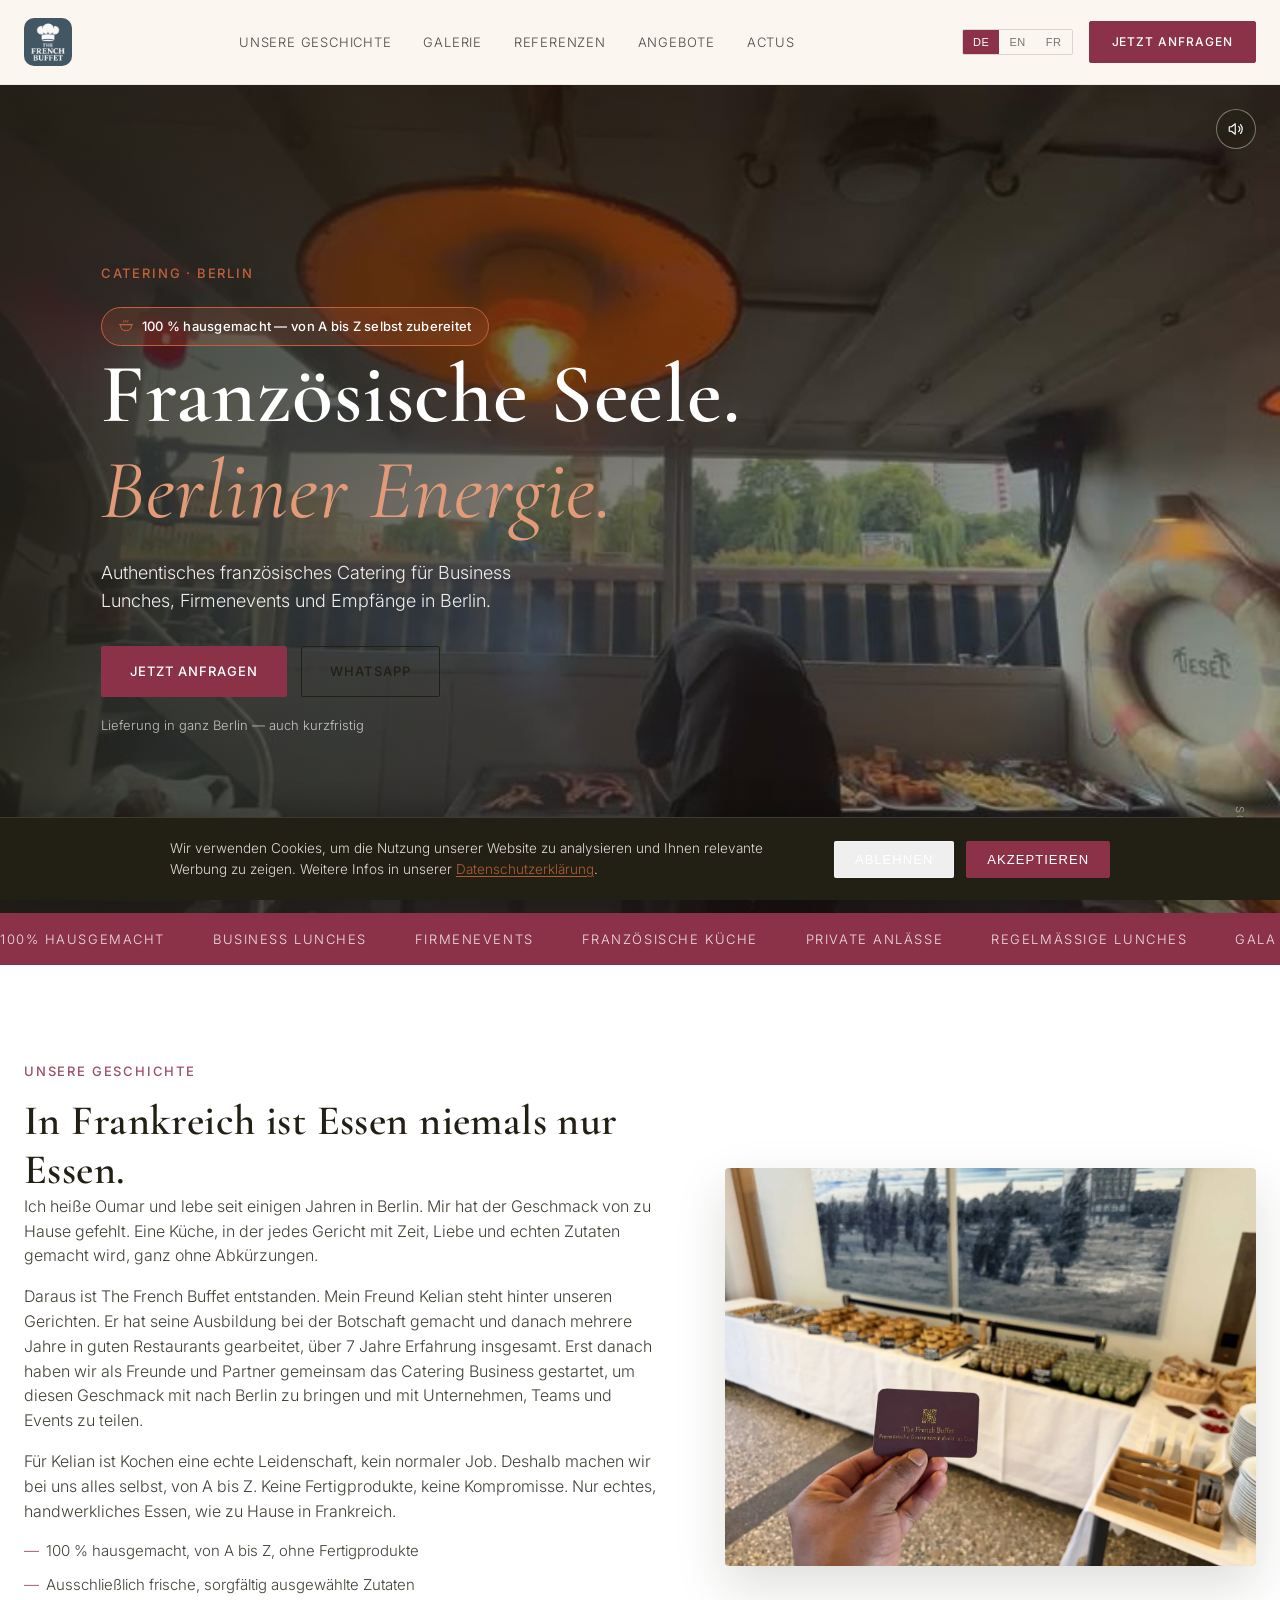
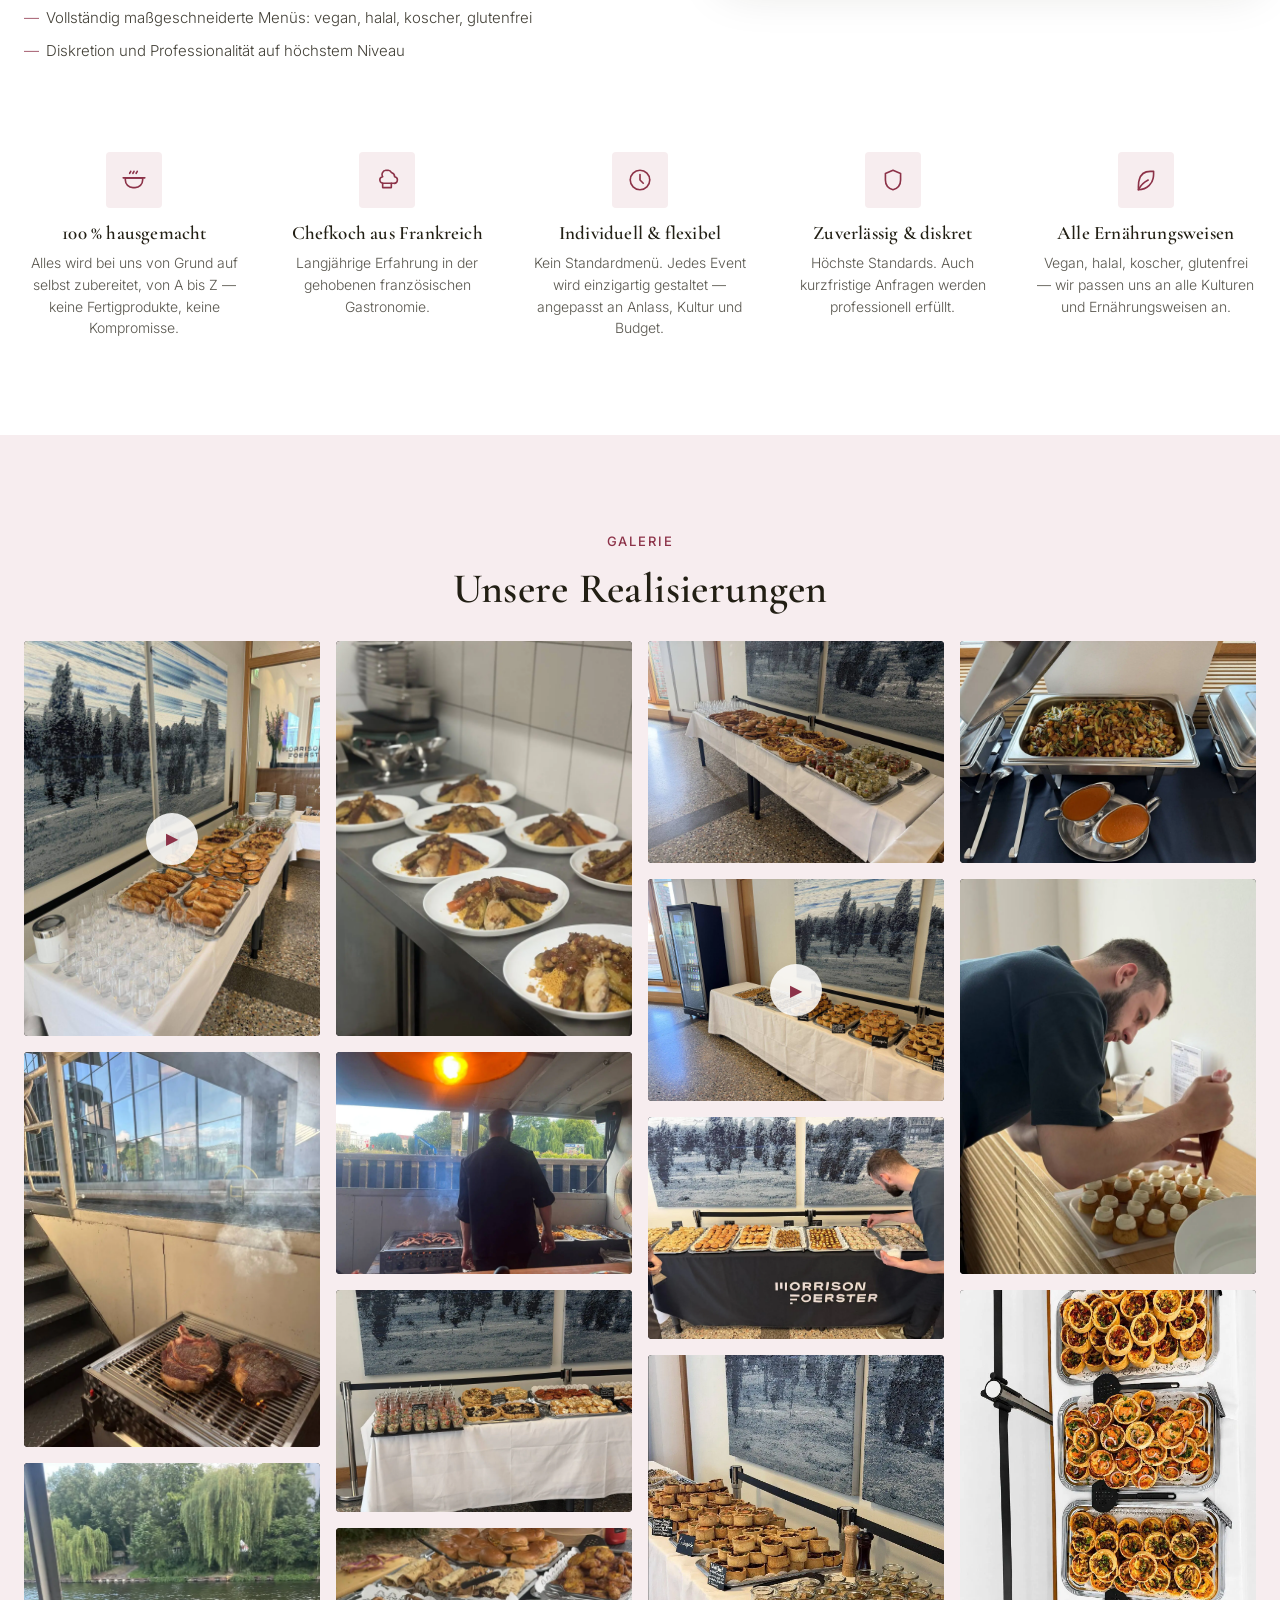
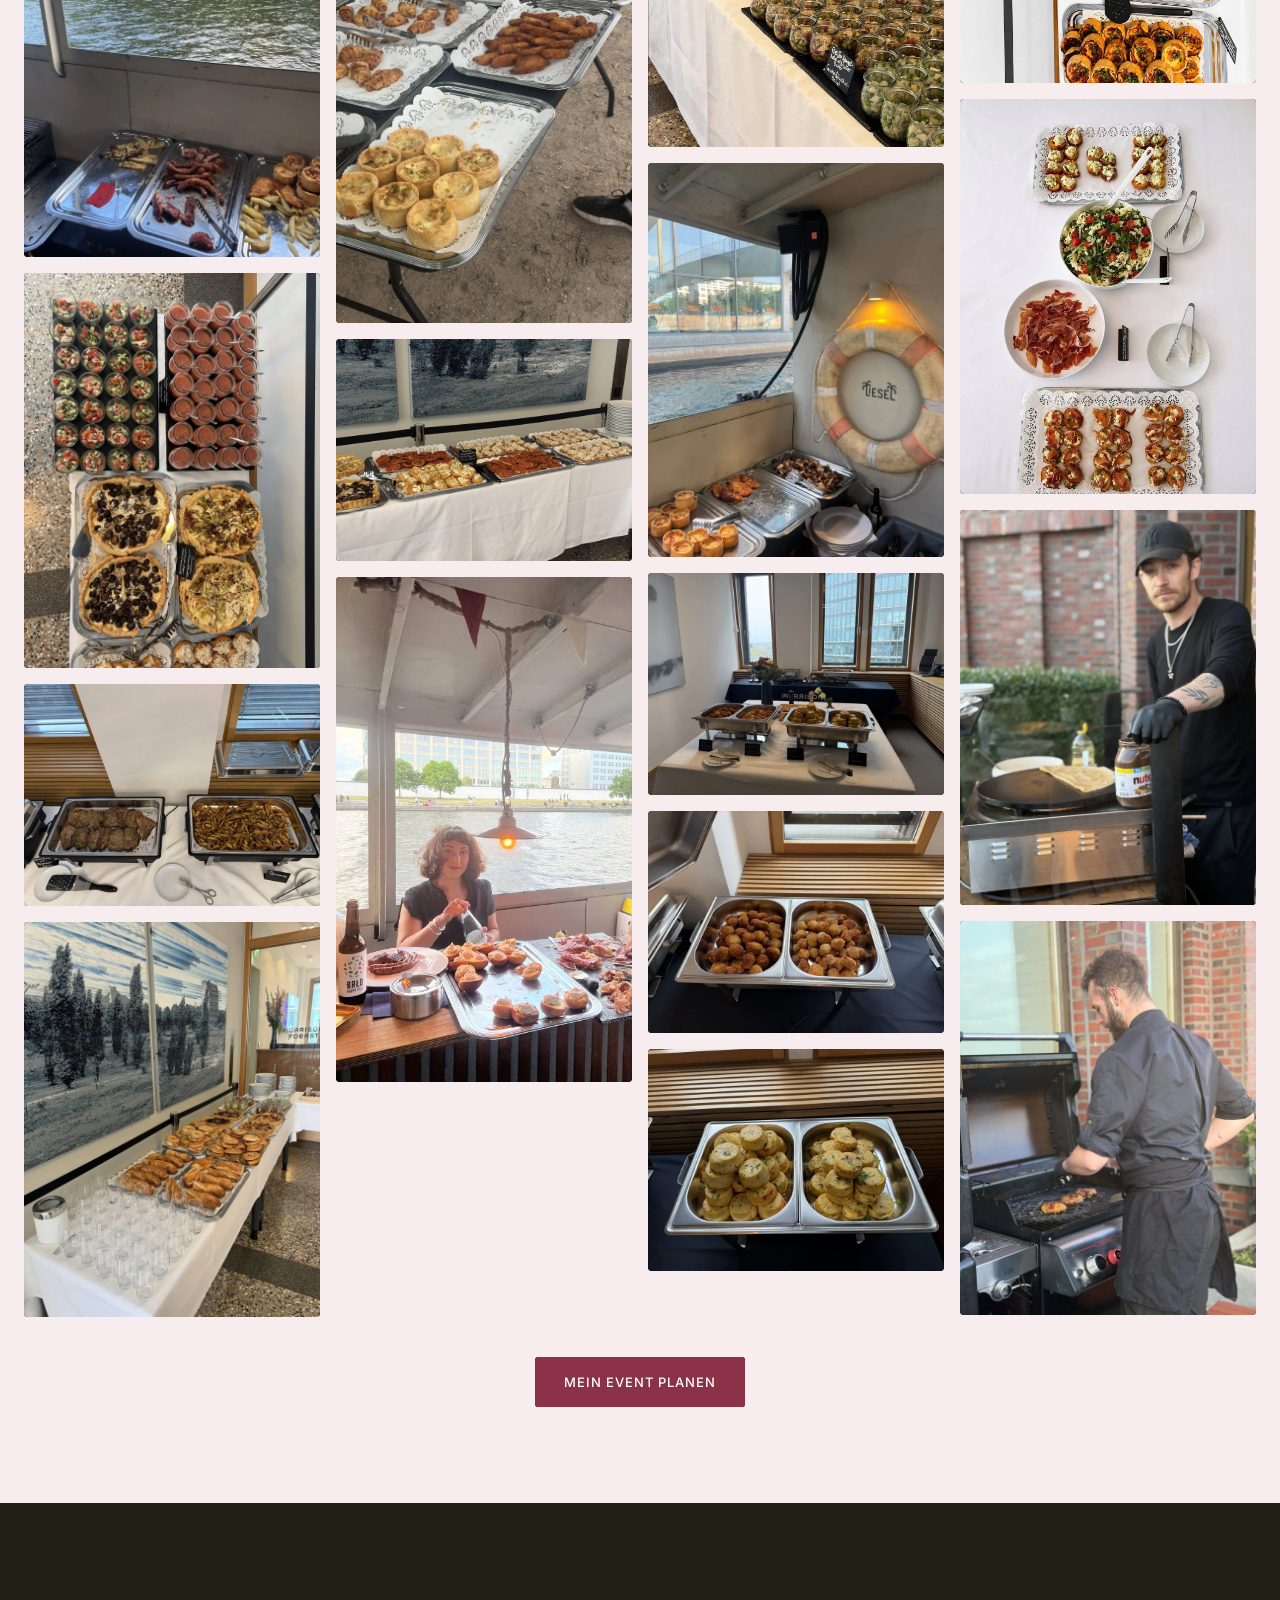
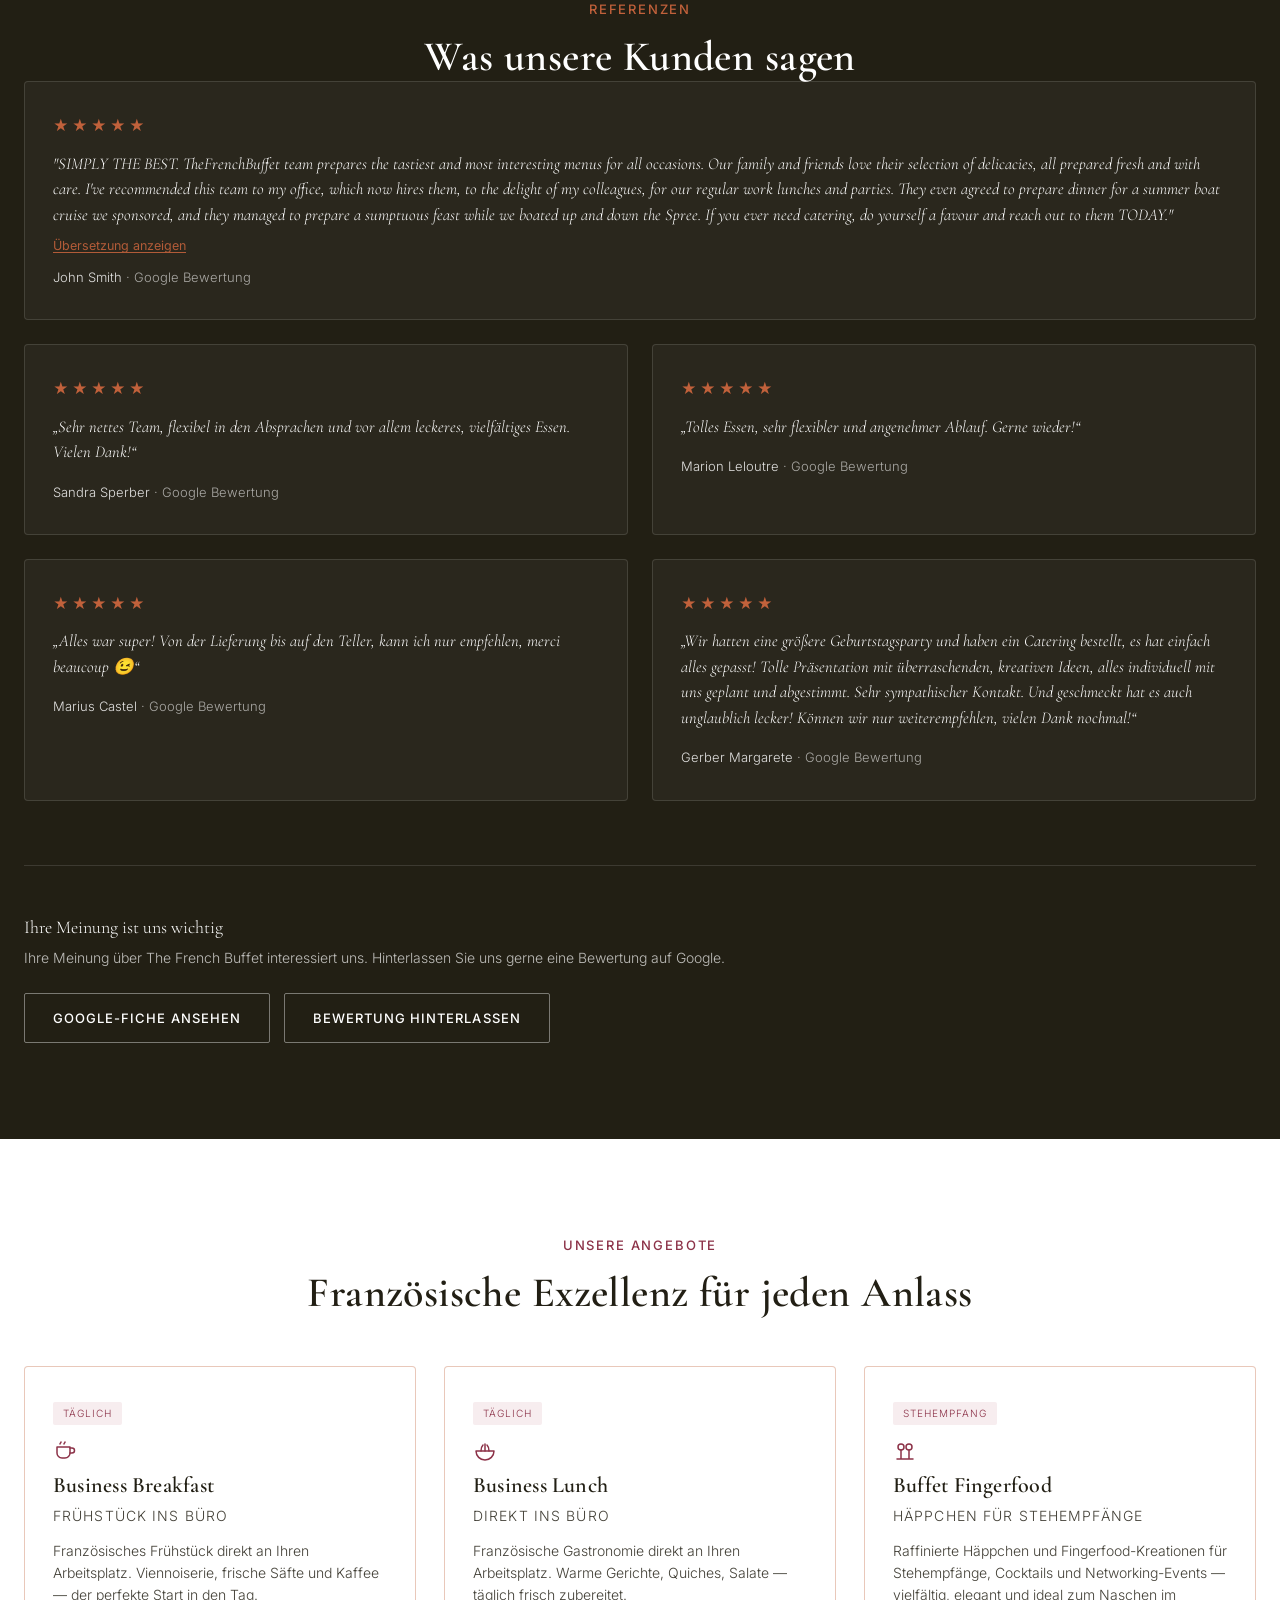
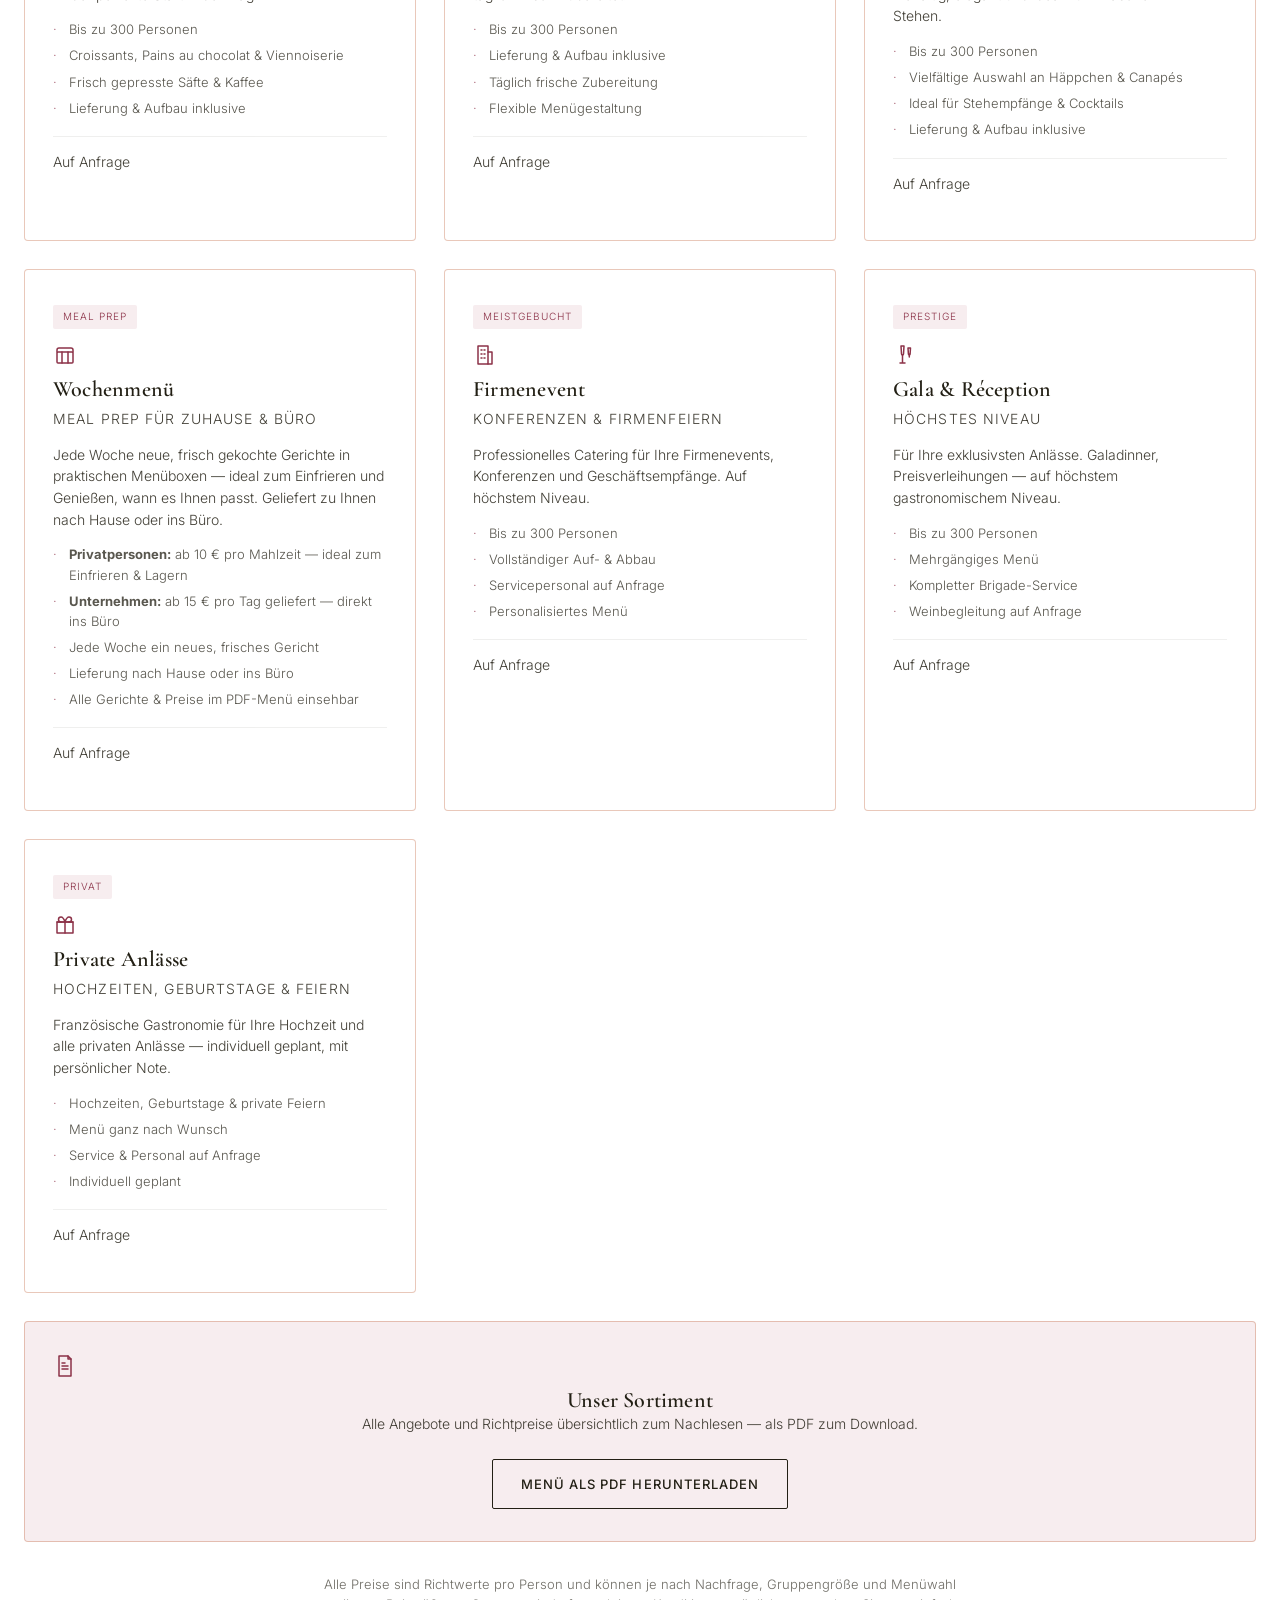
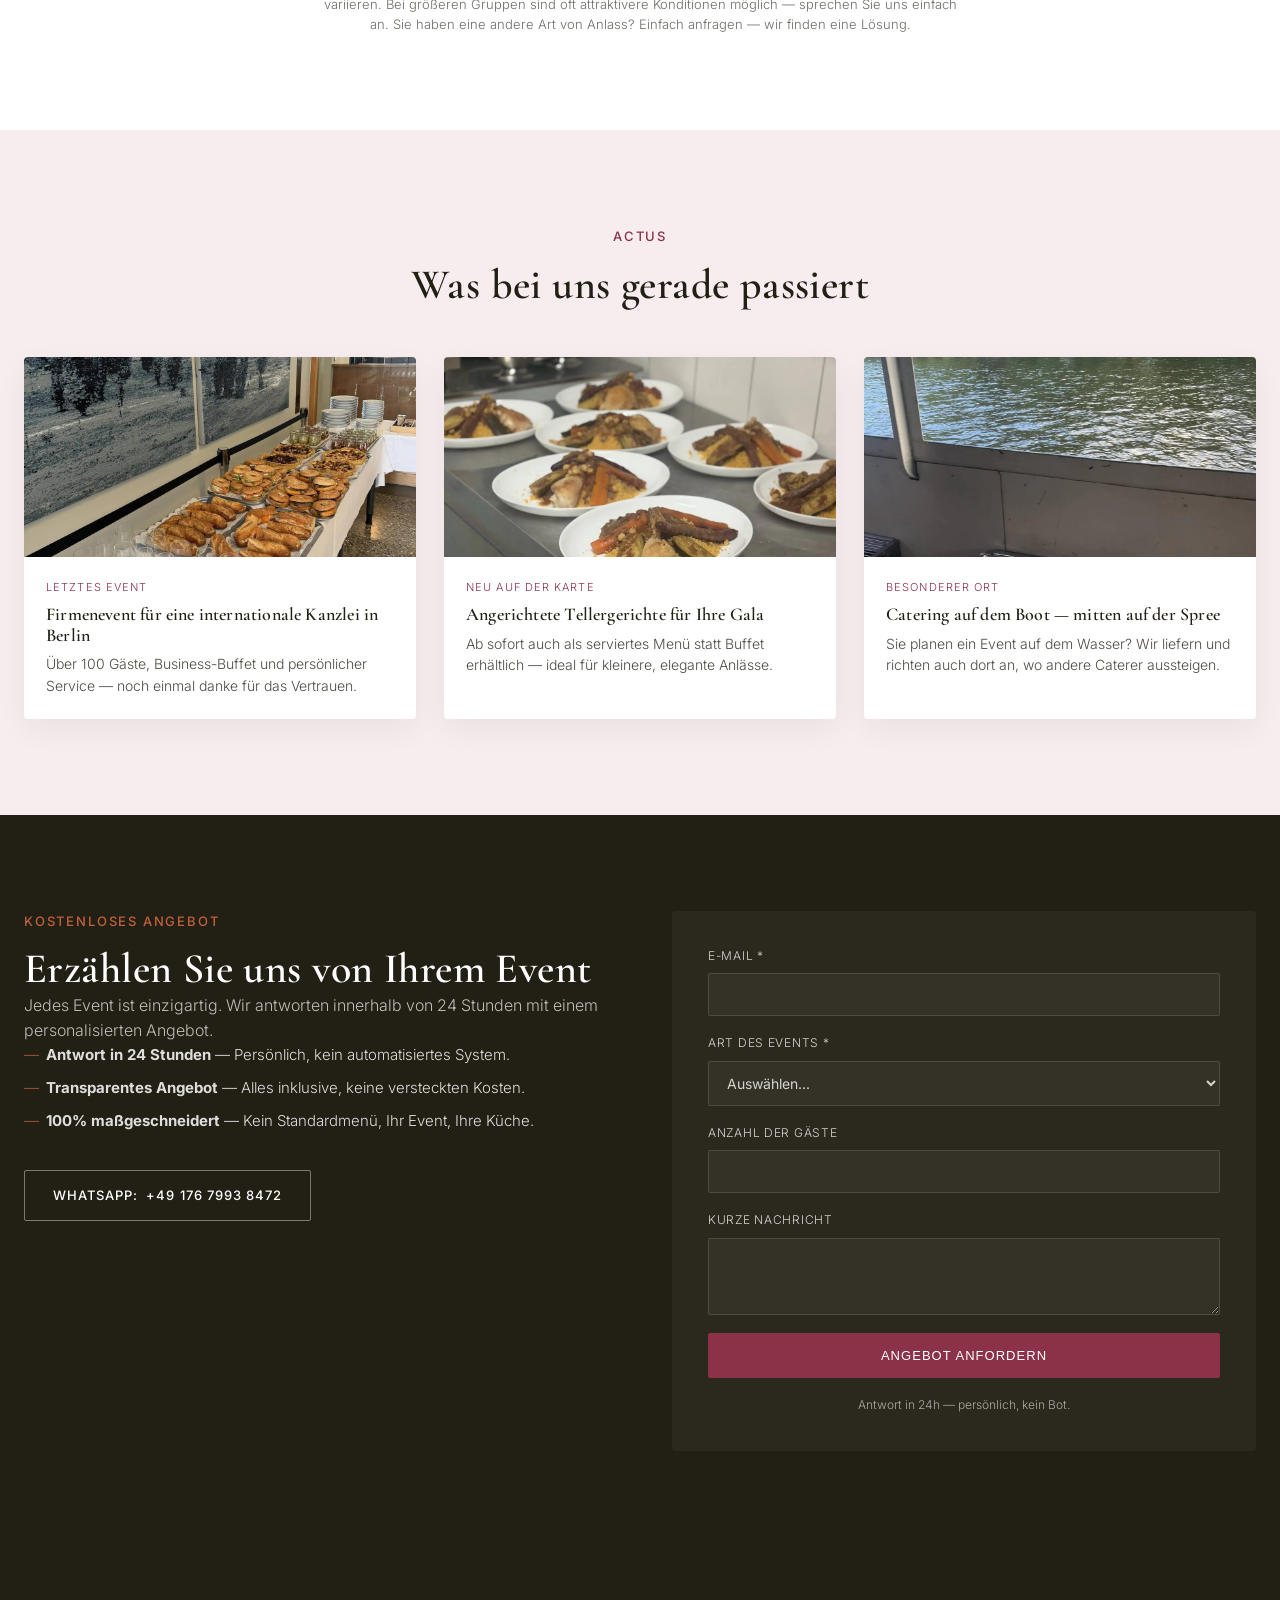
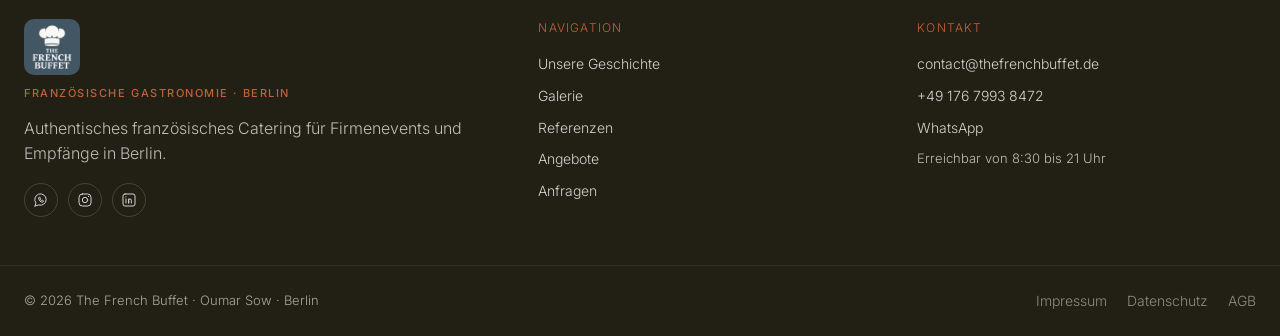
==== index.html @ 5d3df14f "Add files via upload" ====
<!DOCTYPE html>
<html lang="de">
<head>
<meta charset="UTF-8">
<meta name="viewport" content="width=device-width, initial-scale=1">
<title>The French Buffet Berlin — Französisches Catering für Firmenevents</title>
<meta name="description" content="Authentisches französisches Catering in Berlin. Business Lunches, Firmenevents, Empfänge. Jetzt anfragen.">
<meta name="geo.region" content="DE-BE">
<meta name="geo.placename" content="Berlin">
<link rel="canonical" href="https://thefrenchbuffet.de/">
<meta property="og:type" content="website">
<meta property="og:url" content="https://thefrenchbuffet.de/">
<meta property="og:title" content="The French Buffet Berlin — Französisches Catering">
<meta property="og:description" content="Authentisches französisches Catering in Berlin. Business Lunches, Firmenevents, Empfänge.">
<meta property="og:image" content="https://thefrenchbuffet.de/img/og-image.png">
<meta property="og:image:width" content="1200">
<meta property="og:image:height" content="630">
<meta name="twitter:card" content="summary_large_image">
<meta name="twitter:image" content="https://thefrenchbuffet.de/img/og-image.png">
<link rel="icon" href="/favicon.ico" sizes="any">
<link rel="icon" type="image/svg+xml" href="img/logo-mark.svg">
<link rel="apple-touch-icon" href="img/apple-touch-icon.png">
<link rel="icon" type="image/png" sizes="32x32" href="img/favicon-32x32.png">
<link rel="icon" type="image/png" sizes="16x16" href="img/favicon-16x16.png">
<meta name="theme-color" content="#5C6B3F">
<link rel="preconnect" href="https://fonts.googleapis.com">
<link rel="preload" as="image" href="img/hero-video-poster.jpg">
<link rel="stylesheet" href="https://fonts.googleapis.com/css2?family=Cormorant+Garamond:wght@400;600&family=Inter:wght@300;400;500&display=swap">
<link rel="stylesheet" href="css/styles.css">

<!-- Structured data: helps Google understand the business for local search -->
<script type="application/ld+json">
{
  "@context": "https://schema.org",
  "@type": "CateringService",
  "name": "The French Buffet",
  "image": "https://thefrenchbuffet.de/img/og-image.png",
  "url": "https://thefrenchbuffet.de/",
  "telephone": "+4917679938472",
  "email": "contact@thefrenchbuffet.de",
  "areaServed": {
    "@type": "City",
    "name": "Berlin"
  },
  "servesCuisine": "French",
  "priceRange": "€€",
  "sameAs": [
    "https://instagram.com/thefrenchbuffet",
    "https://linkedin.com/company/thefrenchbuffet"
  ],
  "openingHoursSpecification": {
    "@type": "OpeningHoursSpecification",
    "dayOfWeek": ["Monday","Tuesday","Wednesday","Thursday","Friday","Saturday","Sunday"],
    "opens": "08:30",
    "closes": "21:00"
  }
}
</script>

<!-- Google consent default: deny tracking until the visitor accepts the cookie banner -->
<script>
  window.dataLayer = window.dataLayer || [];
  function gtag(){dataLayer.push(arguments);}
  gtag('consent', 'default', {
    'ad_storage': 'denied',
    'ad_user_data': 'denied',
    'ad_personalization': 'denied',
    'analytics_storage': 'denied'
  });
</script>
<!-- Google tag (gtag.js) -->
<script async src="https://www.googletagmanager.com/gtag/js?id=AW-18412704316"></script>
<script>
  gtag('js', new Date());
  gtag('config', 'AW-18412704316');
  gtag('config', 'G-HJWZCL5KRW');
</script>
</head>
<body>

<!-- ============ HEADER ============ -->
<header class="site-header" id="top">
  <div class="header-inner">
    <a href="#top" class="logo">
      <img src="img/logo.png" alt="The French Buffet" class="logo-img">
    </a>

    <nav class="main-nav" id="mainNav">
      <a href="#geschichte" data-i18n="nav.story">Geschichte</a>
      <a href="#galerie" data-i18n="nav.gallery">Galerie</a>
      <a href="#referenzen" data-i18n="nav.reviews">Referenzen</a>
      <a href="#angebote" data-i18n="nav.offers">Angebote</a>
      <a href="#actus" data-i18n="nav.news">Actus</a>
    </nav>

    <div class="header-actions">
      <div class="lang-switch" id="langSwitch">
        <button type="button" data-lang="de" class="lang-btn active">DE</button>
        <button type="button" data-lang="en" class="lang-btn">EN</button>
        <button type="button" data-lang="fr" class="lang-btn">FR</button>
      </div>
      <a href="#anfragen" class="btn btn-primary btn-sm" data-i18n="nav.cta">Jetzt anfragen</a>
      <button type="button" class="burger" id="burgerBtn" aria-label="Menu">
        <span></span><span></span><span></span>
      </button>
    </div>
  </div>

  <div class="mobile-nav" id="mobileNav">
    <a href="#geschichte" data-i18n="nav.story">Unsere Geschichte</a>
    <a href="#galerie" data-i18n="nav.gallery">Galerie</a>
    <a href="#referenzen" data-i18n="nav.reviews">Referenzen</a>
    <a href="#angebote" data-i18n="nav.offers">Unsere Angebote</a>
    <a href="#actus" data-i18n="nav.news">Actus</a>
    <a href="#anfragen" data-i18n="nav.cta">Jetzt anfragen</a>
  </div>
</header>

<!-- ============ HERO ============ -->
<section class="hero" id="hero">
  <video class="hero-video" id="heroVideo" autoplay muted loop playsinline poster="/img/hero-video-poster.jpg">
    <source src="/video/hero-bg.mp4" type="video/mp4">
  </video>
  <div class="hero-overlay"></div>
  <button class="hero-sound-toggle" id="heroSoundToggle" type="button" aria-label="Ton ein-/ausschalten" aria-pressed="false">
    <svg class="icon-muted" viewBox="0 0 24 24" fill="none" stroke="currentColor" stroke-width="1.5" stroke-linecap="round" stroke-linejoin="round"><path d="M11 5 6 9H3v6h3l5 4V5Z"/><line x1="16" y1="9" x2="21" y2="14"/><line x1="21" y1="9" x2="16" y2="14"/></svg>
    <svg class="icon-unmuted" viewBox="0 0 24 24" fill="none" stroke="currentColor" stroke-width="1.5" stroke-linecap="round" stroke-linejoin="round"><path d="M11 5 6 9H3v6h3l5 4V5Z"/><path d="M15.5 8.5a5 5 0 0 1 0 7"/><path d="M18 6a9 9 0 0 1 0 12"/></svg>
  </button>
  <div class="hero-content">
    <p class="eyebrow" data-i18n="hero.eyebrow">CATERING · BERLIN</p>
    <p class="hero-badge"><svg class="hero-badge-icon" viewBox="0 0 24 24" fill="none" stroke="currentColor" stroke-width="1.5" stroke-linecap="round" stroke-linejoin="round"><path d="M4 10h16v2a7 7 0 0 1-7 7h-2a7 7 0 0 1-7-7v-2Z"/><path d="M2 10h20"/><path d="M9 4c0 1-1 1-1 2M12 4c0 1-1 1-1 2M15 4c0 1-1 1-1 2"/></svg><span data-i18n="hero.badge">100&nbsp;% hausgemacht — von A bis Z selbst zubereitet</span></p>
    <h1><span data-i18n="hero.title1">Französische Seele.</span><br><em data-i18n="hero.title2">Berliner Energie.</em></h1>
    <p class="hero-sub" data-i18n="hero.sub">Authentisches französisches Catering für Business Lunches, Firmenevents und Empfänge in Berlin.</p>
    <div class="hero-ctas">
      <a href="#anfragen" class="btn btn-primary" data-i18n="hero.cta1">Jetzt anfragen</a>
      <a href="https://wa.me/4917679938472" target="_blank" rel="noopener" class="btn btn-outline" data-i18n="hero.cta2">WhatsApp</a>
    </div>
    <p class="delivery-badge" data-i18n="hero.delivery">Lieferung in ganz Berlin — auch kurzfristig</p>
  </div>
  <div class="scroll-hint" data-i18n="hero.scroll">SCROLLEN</div>
</section>

<!-- ============ MARQUEE ============ -->
<div class="marquee">
  <div class="marquee-track">
    <span data-i18n="marquee.0">100% HAUSGEMACHT</span>
    <span data-i18n="marquee.1">BUSINESS LUNCHES</span>
    <span data-i18n="marquee.2">FIRMENEVENTS</span>
    <span data-i18n="marquee.3">FRANZÖSISCHE KÜCHE</span>
    <span data-i18n="marquee.4">PRIVATE ANLÄSSE</span>
    <span data-i18n="marquee.5">REGELMÄSSIGE LUNCHES</span>
    <span data-i18n="marquee.6">GALA</span>
    <span data-i18n="marquee.7">EVENTS</span>
    <span data-i18n="marquee.0">100% HAUSGEMACHT</span>
    <span data-i18n="marquee.1">BUSINESS LUNCHES</span>
    <span data-i18n="marquee.2">FIRMENEVENTS</span>
    <span data-i18n="marquee.3">FRANZÖSISCHE KÜCHE</span>
    <span data-i18n="marquee.4">PRIVATE ANLÄSSE</span>
    <span data-i18n="marquee.5">REGELMÄSSIGE LUNCHES</span>
    <span data-i18n="marquee.6">GALA</span>
    <span data-i18n="marquee.7">EVENTS</span>
  </div>
</div>

<!-- ============ GESCHICHTE / ABOUT ============ -->
<section class="section about" id="geschichte">
  <div class="container about-grid">
    <div class="about-text">
      <p class="eyebrow" data-i18n="about.eyebrow">UNSERE GESCHICHTE</p>
      <h2 data-i18n="about.title">In Frankreich ist Essen niemals nur Essen.</h2>
      <p data-i18n="about.p1">Ich heiße Oumar und lebe seit einigen Jahren in Berlin. Mir hat der Geschmack von zu Hause gefehlt. Eine Küche, in der jedes Gericht mit Zeit, Liebe und echten Zutaten gemacht wird, ganz ohne Abkürzungen.</p>
      <p data-i18n="about.p2">Daraus ist The French Buffet entstanden. Mein Freund Kelian steht hinter unseren Gerichten. Er hat seine Ausbildung bei der Botschaft gemacht und danach mehrere Jahre in guten Restaurants gearbeitet, über 7 Jahre Erfahrung insgesamt. Erst danach haben wir als Freunde und Partner gemeinsam das Catering Business gestartet, um diesen Geschmack mit nach Berlin zu bringen und mit Unternehmen, Teams und Events zu teilen.</p>
      <p data-i18n="about.p3">Für Kelian ist Kochen eine echte Leidenschaft, kein normaler Job. Deshalb machen wir bei uns alles selbst, von A bis Z. Keine Fertigprodukte, keine Kompromisse. Nur echtes, handwerkliches Essen, wie zu Hause in Frankreich.</p>
      <ul class="check-list">
        <li data-i18n="about.li1">100&nbsp;% hausgemacht, von A bis Z, ohne Fertigprodukte</li>
        <li data-i18n="about.li2">Ausschließlich frische, sorgfältig ausgewählte Zutaten</li>
        <li data-i18n="about.li3">Vollständig maßgeschneiderte Menüs: vegan, halal, koscher, glutenfrei</li>
        <li data-i18n="about.li4">Diskretion und Professionalität auf höchstem Niveau</li>
      </ul>
    </div>
    <div class="about-image">
      <picture><source srcset="img/about-business-card.webp" type="image/webp"><img src="img/about-business-card.jpg" alt="The French Buffet — Karte" loading="lazy"></picture>
    </div>
  </div>

  <div class="features container">
    <div class="feature">
      <span class="feature-icon"><svg viewBox="0 0 24 24" fill="none" stroke="currentColor" stroke-width="1.5" stroke-linecap="round" stroke-linejoin="round"><path d="M4 10h16v2a7 7 0 0 1-7 7h-2a7 7 0 0 1-7-7v-2Z"/><path d="M2 10h20"/><path d="M9 4c0 1-1 1-1 2M12 4c0 1-1 1-1 2M15 4c0 1-1 1-1 2"/></svg></span>
      <h3 data-i18n="feature.0.title">100&nbsp;% hausgemacht</h3>
      <p data-i18n="feature.0.text">Alles wird bei uns von Grund auf selbst zubereitet, von A bis Z — keine Fertigprodukte, keine Kompromisse.</p>
    </div>
    <div class="feature">
      <span class="feature-icon"><svg viewBox="0 0 24 24" fill="none" stroke="currentColor" stroke-width="1.5" stroke-linecap="round" stroke-linejoin="round"><path d="M8 9a4 4 0 0 1 3-6 3 3 0 0 1 1 .1A3.5 3.5 0 0 1 16 5a4 4 0 0 1 3 4 3 3 0 0 1-1 6H9a3 3 0 0 1-1-6Z"/><path d="M8 15v4h8v-4"/></svg></span>
      <h3 data-i18n="feature.1.title">Chefkoch aus Frankreich</h3>
      <p data-i18n="feature.1.text">Langjährige Erfahrung in der gehobenen französischen Gastronomie.</p>
    </div>
    <div class="feature">
      <span class="feature-icon"><svg viewBox="0 0 24 24" fill="none" stroke="currentColor" stroke-width="1.5" stroke-linecap="round" stroke-linejoin="round"><circle cx="12" cy="12" r="9"/><path d="M12 7v5l3 3"/></svg></span>
      <h3 data-i18n="feature.2.title">Individuell &amp; flexibel</h3>
      <p data-i18n="feature.2.text">Kein Standardmenü. Jedes Event wird einzigartig gestaltet — angepasst an Anlass, Kultur und Budget.</p>
    </div>
    <div class="feature">
      <span class="feature-icon"><svg viewBox="0 0 24 24" fill="none" stroke="currentColor" stroke-width="1.5" stroke-linecap="round" stroke-linejoin="round"><path d="M12 3l7 3v6c0 5-3.5 8-7 9-3.5-1-7-4-7-9V6l7-3Z"/></svg></span>
      <h3 data-i18n="feature.3.title">Zuverlässig &amp; diskret</h3>
      <p data-i18n="feature.3.text">Höchste Standards. Auch kurzfristige Anfragen werden professionell erfüllt.</p>
    </div>
    <div class="feature">
      <span class="feature-icon"><svg viewBox="0 0 24 24" fill="none" stroke="currentColor" stroke-width="1.5" stroke-linecap="round" stroke-linejoin="round"><path d="M5 21c8 0 14-6 14-14V4h-3C8 4 5 10 5 18v3Z"/><path d="M5 21c2-4 5-7 9-9"/></svg></span>
      <h3 data-i18n="feature.4.title">Alle Ernährungsweisen</h3>
      <p data-i18n="feature.4.text">Vegan, halal, koscher, glutenfrei — wir passen uns an alle Kulturen und Ernährungsweisen an.</p>
    </div>
  </div>
</section>

<!-- ============ GALERIE ============ -->
<section class="section gallery-section" id="galerie">
  <div class="container">
    <p class="eyebrow center" data-i18n="gallery.eyebrow">GALERIE</p>
    <h2 class="center" data-i18n="gallery.title">Unsere Realisierungen</h2>

    <div class="masonry" id="masonry">
      <div class="masonry-item">
        <video muted loop playsinline preload="metadata" poster="img/gallery-office-morrisonfoerster.jpg">
          <source src="video/buffet-spread.mp4" type="video/mp4">
        </video>
        <div class="masonry-overlay"><span data-i18n="gallery.cap.video1">Firmenevent · Berlin</span></div>
        <button class="play-btn" aria-label="Play">▶</button>
      </div>
      <div class="masonry-item">
        <picture><source srcset="img/gallery-tomahawk-grill.webp" type="image/webp"><img src="img/gallery-tomahawk-grill.jpg" loading="lazy" alt="Tomahawk Steak vom Grill"></picture>
        <div class="masonry-overlay"><span data-i18n="gallery.cap.tomahawk">Live-Grill · Berlin</span></div>
      </div>
      <div class="masonry-item">
        <picture><source srcset="img/gallery-boat-buffet-river.webp" type="image/webp"><img src="img/gallery-boat-buffet-river.jpg" loading="lazy" alt="Buffet auf dem Schiff"></picture>
        <div class="masonry-overlay"><span data-i18n="gallery.cap.boatbuffet">Buffet auf dem Schiff · Berlin</span></div>
      </div>
      <div class="masonry-item">
        <picture><source srcset="img/gallery-office-spread-1.webp" type="image/webp"><img src="img/gallery-office-spread-1.jpg" loading="lazy" alt="Firmenevent Buffet"></picture>
        <div class="masonry-overlay"><span data-i18n="gallery.cap.office1">Firmenevent · Berlin</span></div>
      </div>
      <div class="masonry-item">
        <picture><source srcset="img/gallery-steak-frites.webp" type="image/webp"><img src="img/gallery-steak-frites.jpg" loading="lazy" alt="Steak Frites Buffet"></picture>
        <div class="masonry-overlay"><span data-i18n="gallery.cap.steakfrites">Steak Frites · Business Lunch</span></div>
      </div>
      <div class="masonry-item">
        <picture><source srcset="img/gallery-office-morrisonfoerster.webp" type="image/webp"><img src="img/gallery-office-morrisonfoerster.jpg" loading="lazy" alt="Firmenevent Kanzlei Berlin"></picture>
        <div class="masonry-overlay"><span data-i18n="gallery.cap.morrisonfoerster">Firmenevent · Kanzlei Berlin</span></div>
      </div>
      <div class="masonry-item">
        <picture><source srcset="img/gallery-plated-tajine.webp" type="image/webp"><img src="img/gallery-plated-tajine.jpg" loading="lazy" alt="Angerichtetes Tajine-Gericht"></picture>
        <div class="masonry-overlay"><span data-i18n="gallery.cap.tajine">Angerichtet · Gala</span></div>
      </div>
      <div class="masonry-item">
        <picture><source srcset="img/gallery-boat-chef-grill.webp" type="image/webp"><img src="img/gallery-boat-chef-grill.jpg" loading="lazy" alt="Chef beim Grillen auf dem Schiff"></picture>
        <div class="masonry-overlay"><span data-i18n="gallery.cap.boatchef">Live-Grill auf dem Schiff</span></div>
      </div>
      <div class="masonry-item">
        <picture><source srcset="img/gallery-office-spread-2.webp" type="image/webp"><img src="img/gallery-office-spread-2.jpg" loading="lazy" alt="Business Lunch Buffet"></picture>
        <div class="masonry-overlay"><span data-i18n="gallery.cap.office2">Business Lunch · Berlin</span></div>
      </div>
      <div class="masonry-item">
        <picture><source srcset="img/gallery-outdoor-spread.webp" type="image/webp"><img src="img/gallery-outdoor-spread.jpg" loading="lazy" alt="Outdoor Firmenevent Buffet"></picture>
        <div class="masonry-overlay"><span data-i18n="gallery.cap.outdoor">Outdoor Firmenevent</span></div>
      </div>
      <div class="masonry-item">
        <picture><source srcset="img/gallery-office-spread-3.webp" type="image/webp"><img src="img/gallery-office-spread-3.jpg" loading="lazy" alt="Business Lunch Tartelettes"></picture>
        <div class="masonry-overlay"><span data-i18n="gallery.cap.office3">Business Lunch · Berlin</span></div>
      </div>
      <div class="masonry-item">
        <picture><source srcset="img/gallery-boat-hosts.webp" type="image/webp"><img src="img/gallery-boat-hosts.jpg" loading="lazy" alt="Apéro auf dem Schiff"></picture>
        <div class="masonry-overlay"><span data-i18n="gallery.cap.boathosts">Apéro auf dem Schiff · Berlin</span></div>
      </div>
      <div class="masonry-item">
        <picture><source srcset="img/gallery-office-spread-4.webp" type="image/webp"><img src="img/gallery-office-spread-4.jpg" loading="lazy" alt="Firmenevent Empfang"></picture>
        <div class="masonry-overlay"><span data-i18n="gallery.cap.office4">Empfang · Berlin</span></div>
      </div>
      <div class="masonry-item">
        <video muted loop playsinline preload="metadata" poster="img/gallery-fridge-spread.jpg">
          <source src="video/cupcakes.mp4" type="video/mp4">
        </video>
        <div class="masonry-overlay"><span data-i18n="gallery.cap.video2">Süßes Buffet · Berlin</span></div>
        <button class="play-btn" aria-label="Play">▶</button>
      </div>
      <div class="masonry-item">
        <picture><source srcset="img/gallery-morrisonfoerster-chef.webp" type="image/webp"><img src="img/gallery-morrisonfoerster-chef.jpg" loading="lazy" alt="Finaler Feinschliff beim Firmenevent"></picture>
        <div class="masonry-overlay"><span data-i18n="gallery.cap.chefplating">Finaler Feinschliff</span></div>
      </div>
      <div class="masonry-item">
        <picture><source srcset="img/gallery-tiered-display.webp" type="image/webp"><img src="img/gallery-tiered-display.jpg" loading="lazy" alt="Etagen-Buffet"></picture>
        <div class="masonry-overlay"><span data-i18n="gallery.cap.tiered">Etagen-Buffet · Gala</span></div>
      </div>
      <div class="masonry-item">
        <picture><source srcset="img/gallery-boat-detail.webp" type="image/webp"><img src="img/gallery-boat-detail.jpg" loading="lazy" alt="Boot Detail"></picture>
        <div class="masonry-overlay"><span data-i18n="gallery.cap.boatdetail">MS Diesel · Berlin</span></div>
      </div>
      <div class="masonry-item">
        <picture><source srcset="img/gallery-morrisonfoerster-spread.webp" type="image/webp"><img src="img/gallery-morrisonfoerster-spread.jpg" loading="lazy" alt="Firmenevent Buffet Kanzlei Berlin"></picture>
        <div class="masonry-overlay"><span data-i18n="gallery.cap.mfspread">Firmenevent · Kanzlei Berlin</span></div>
      </div>
      <div class="masonry-item">
        <picture><source srcset="img/gallery-morrisonfoerster-croquettes.webp" type="image/webp"><img src="img/gallery-morrisonfoerster-croquettes.jpg" loading="lazy" alt="Kroketten Firmenevent"></picture>
        <div class="masonry-overlay"><span data-i18n="gallery.cap.mfcroquettes">Kroketten · Firmenevent</span></div>
      </div>
      <div class="masonry-item">
        <picture><source srcset="img/gallery-morrisonfoerster-tortillas.webp" type="image/webp"><img src="img/gallery-morrisonfoerster-tortillas.jpg" loading="lazy" alt="Mini-Tortillas Firmenevent"></picture>
        <div class="masonry-overlay"><span data-i18n="gallery.cap.mftortillas">Mini-Tortillas · Firmenevent</span></div>
      </div>
      <div class="masonry-item">
        <picture><source srcset="img/gallery-morrisonfoerster-potatoes.webp" type="image/webp"><img src="img/gallery-morrisonfoerster-potatoes.jpg" loading="lazy" alt="Kartoffel-Spargel-Pfanne Firmenevent"></picture>
        <div class="masonry-overlay"><span data-i18n="gallery.cap.mfpotatoes">Kartoffel-Spargel-Pfanne · Firmenevent</span></div>
      </div>
      <div class="masonry-item">
        <picture><source srcset="img/gallery-morrisonfoerster-piping.webp" type="image/webp"><img src="img/gallery-morrisonfoerster-piping.jpg" loading="lazy" alt="Dessert-Finish Kanzlei Berlin"></picture>
        <div class="masonry-overlay"><span data-i18n="gallery.cap.mfpiping">Dessert-Finish · Kanzlei Berlin</span></div>
      </div>
      <div class="masonry-item">
        <picture><source srcset="img/gallery-quiche-trays.webp" type="image/webp"><img src="img/gallery-quiche-trays.jpg" loading="lazy" alt="Mini-Quiches Gala"></picture>
        <div class="masonry-overlay"><span data-i18n="gallery.cap.quiche">Mini-Quiches · Gala</span></div>
      </div>
      <div class="masonry-item">
        <picture><source srcset="img/gallery-peach-prosciutto.webp" type="image/webp"><img src="img/gallery-peach-prosciutto.jpg" loading="lazy" alt="Pfirsich mit Serrano-Schinken Gala"></picture>
        <div class="masonry-overlay"><span data-i18n="gallery.cap.peachprosciutto">Pfirsich mit Serrano-Schinken · Gala</span></div>
      </div>
      <div class="masonry-item">
        <picture><source srcset="img/gallery-crepe-station.webp" type="image/webp"><img src="img/gallery-crepe-station.jpg" loading="lazy" alt="Live-Crêpe-Station Firmenevent"></picture>
        <div class="masonry-overlay"><span data-i18n="gallery.cap.crepe">Live-Crêpe-Station</span></div>
      </div>
      <div class="masonry-item">
        <picture><source srcset="img/gallery-grill-patties.webp" type="image/webp"><img src="img/gallery-grill-patties.jpg" loading="lazy" alt="Live-Grill Firmenevent"></picture>
        <div class="masonry-overlay"><span data-i18n="gallery.cap.grill">Live-Grill · Firmenevent</span></div>
      </div>
    </div>

    <div class="center" style="margin-top:40px">
      <a href="#anfragen" class="btn btn-primary" data-i18n="gallery.cta">MEIN EVENT PLANEN</a>
    </div>
  </div>
</section>

<!-- ============ REFERENZEN / TESTIMONIALS ============ -->
<section class="section testimonials" id="referenzen">
  <div class="container">
    <p class="eyebrow center light" data-i18n="reviews.eyebrow">REFERENZEN</p>
    <h2 class="center light" data-i18n="reviews.title">Was unsere Kunden sagen</h2>

    <div class="review-grid">
      <div class="review-card review-card--featured">
        <div class="stars">★★★★★</div>
        <p class="quote" data-review-id="r_john">"SIMPLY THE BEST. TheFrenchBuffet team prepares the tastiest and most interesting menus for all occasions. Our family and friends love their selection of delicacies, all prepared fresh and with care. I've recommended this team to my office, which now hires them, to the delight of my colleagues, for our regular work lunches and parties. They even agreed to prepare dinner for a summer boat cruise we sponsored, and they managed to prepare a sumptuous feast while we boated up and down the Spree. If you ever need catering, do yourself a favour and reach out to them TODAY."</p>
        <button type="button" class="review-translate" style="display:none"></button>
        <p class="author">John Smith <span class="review-source">· <span data-i18n="reviews.source">Google Bewertung</span></span></p>
      </div>
      <div class="review-card">
        <div class="stars">★★★★★</div>
        <p class="quote" data-review-id="r_sandra">„Sehr nettes Team, flexibel in den Absprachen und vor allem leckeres, vielfältiges Essen. Vielen Dank!“</p>
        <button type="button" class="review-translate" style="display:none"></button>
        <p class="author">Sandra Sperber <span class="review-source">· <span data-i18n="reviews.source">Google Bewertung</span></span></p>
      </div>
      <div class="review-card">
        <div class="stars">★★★★★</div>
        <p class="quote" data-review-id="r_marion">„Tolles Essen, sehr flexibler und angenehmer Ablauf. Gerne wieder!“</p>
        <button type="button" class="review-translate" style="display:none"></button>
        <p class="author">Marion Leloutre <span class="review-source">· <span data-i18n="reviews.source">Google Bewertung</span></span></p>
      </div>
      <div class="review-card">
        <div class="stars">★★★★★</div>
        <p class="quote" data-review-id="r_marius">„Alles war super! Von der Lieferung bis auf den Teller, kann ich nur empfehlen, merci beaucoup 😉“</p>
        <button type="button" class="review-translate" style="display:none"></button>
        <p class="author">Marius Castel <span class="review-source">· <span data-i18n="reviews.source">Google Bewertung</span></span></p>
      </div>
      <div class="review-card">
        <div class="stars">★★★★★</div>
        <p class="quote" data-review-id="r_gerber">„Wir hatten eine größere Geburtstagsparty und haben ein Catering bestellt, es hat einfach alles gepasst! Tolle Präsentation mit überraschenden, kreativen Ideen, alles individuell mit uns geplant und abgestimmt. Sehr sympathischer Kontakt. Und geschmeckt hat es auch unglaublich lecker! Können wir nur weiterempfehlen, vielen Dank nochmal!“</p>
        <button type="button" class="review-translate" style="display:none"></button>
        <p class="author">Gerber Margarete <span class="review-source">· <span data-i18n="reviews.source">Google Bewertung</span></span></p>
      </div>
    </div>

    <div class="google-cta">
      <div class="google-cta-text">
        <p data-i18n="reviews.google.title">Ihre Meinung ist uns wichtig</p>
        <p class="muted" data-i18n="reviews.google.sub">Ihre Meinung über The French Buffet interessiert uns. Hinterlassen Sie uns gerne eine Bewertung auf Google.</p>
      </div>
      <div class="google-cta-actions">
        <a href="https://maps.app.goo.gl/QwktMeS76NY6rNoN8?g_st=ic" target="_blank" rel="noopener" class="btn btn-outline-light" data-i18n="reviews.google.view">Google-Fiche ansehen</a>
        <a href="https://g.page/r/CXEOb0DXXc-3EBI/review" target="_blank" rel="noopener" class="btn btn-outline-light" data-i18n="reviews.google.cta">Bewertung hinterlassen</a>
      </div>
    </div>
  </div>
</section>

<!-- ============ ANGEBOTE / OFFERS ============ -->
<section class="section offers" id="angebote">
  <div class="container">
    <p class="eyebrow center" data-i18n="offers.eyebrow">UNSERE ANGEBOTE</p>
    <h2 class="center" data-i18n="offers.title">Französische Exzellenz für jeden Anlass</h2>

    <div class="offer-grid">
      <div class="offer-card">
        <span class="offer-tag" data-i18n="offers.c1.tag">TÄGLICH</span>
        <span class="card-icon"><svg viewBox="0 0 24 24" fill="none" stroke="currentColor" stroke-width="1.5" stroke-linecap="round" stroke-linejoin="round"><path d="M4 8h13v6a5 5 0 0 1-5 5H9a5 5 0 0 1-5-5V8Z"/><path d="M17 9h2a2.5 2.5 0 0 1 0 5h-2"/><path d="M8 3c0 1-1 1-1 2M12 3c0 1-1 1-1 2"/></svg></span>
        <h3 data-i18n="offers.c1.title">Business Breakfast</h3>
        <p class="offer-kicker" data-i18n="offers.c1.kicker">FRÜHSTÜCK INS BÜRO</p>
        <p data-i18n="offers.c1.desc">Französisches Frühstück direkt an Ihren Arbeitsplatz. Viennoiserie, frische Säfte und Kaffee — der perfekte Start in den Tag.</p>
        <ul>
          <li data-i18n="offers.c1.li1">Bis zu 300 Personen</li>
          <li data-i18n="offers.c1.li2">Croissants, Pains au chocolat &amp; Viennoiserie</li>
          <li data-i18n="offers.c1.li3">Frisch gepresste Säfte &amp; Kaffee</li>
          <li data-i18n="offers.c1.li4">Lieferung &amp; Aufbau inklusive</li>
        </ul>
        <p class="price-hint"><span data-i18n="offers.onrequest">Auf Anfrage</span></p>
      </div>

      <div class="offer-card">
        <span class="offer-tag" data-i18n="offers.c2.tag">TÄGLICH</span>
        <span class="card-icon"><svg viewBox="0 0 24 24" fill="none" stroke="currentColor" stroke-width="1.5" stroke-linecap="round" stroke-linejoin="round"><path d="M3 12h18a9 9 0 0 1-18 0Z"/><path d="M12 12V5"/><path d="M8 12c0-3 1-5 2-6M16 12c0-3-1-5-2-6"/></svg></span>
        <h3 data-i18n="offers.c2.title">Business Lunch</h3>
        <p class="offer-kicker" data-i18n="offers.c2.kicker">DIREKT INS BÜRO</p>
        <p data-i18n="offers.c2.desc">Französische Gastronomie direkt an Ihren Arbeitsplatz. Warme Gerichte, Quiches, Salate — täglich frisch zubereitet.</p>
        <ul>
          <li data-i18n="offers.c2.li1">Bis zu 300 Personen</li>
          <li data-i18n="offers.c2.li2">Lieferung &amp; Aufbau inklusive</li>
          <li data-i18n="offers.c2.li3">Täglich frische Zubereitung</li>
          <li data-i18n="offers.c2.li4">Flexible Menügestaltung</li>
        </ul>
        <p class="price-hint"><span data-i18n="offers.onrequest">Auf Anfrage</span></p>
      </div>

      <div class="offer-card">
        <span class="offer-tag" data-i18n="offers.c7.tag">STEHEMPFANG</span>
        <span class="card-icon"><svg viewBox="0 0 24 24" fill="none" stroke="currentColor" stroke-width="1.5" stroke-linecap="round" stroke-linejoin="round"><circle cx="8" cy="8" r="3"/><circle cx="16" cy="8" r="3"/><path d="M8 11v9M16 11v9M4 20h16"/></svg></span>
        <h3 data-i18n="offers.c7.title">Buffet Fingerfood</h3>
        <p class="offer-kicker" data-i18n="offers.c7.kicker">HÄPPCHEN FÜR STEHEMPFÄNGE</p>
        <p data-i18n="offers.c7.desc">Raffinierte Häppchen und Fingerfood-Kreationen für Stehempfänge, Cocktails und Networking-Events — vielfältig, elegant und ideal zum Naschen im Stehen.</p>
        <ul>
          <li data-i18n="offers.c7.li1">Bis zu 300 Personen</li>
          <li data-i18n="offers.c7.li2">Vielfältige Auswahl an Häppchen &amp; Canapés</li>
          <li data-i18n="offers.c7.li3">Ideal für Stehempfänge &amp; Cocktails</li>
          <li data-i18n="offers.c7.li4">Lieferung &amp; Aufbau inklusive</li>
        </ul>
        <p class="price-hint"><span data-i18n="offers.onrequest">Auf Anfrage</span></p>
      </div>

      <div class="offer-card">
        <span class="offer-tag" data-i18n="offers.c6.tag">MEAL PREP</span>
        <span class="card-icon"><svg viewBox="0 0 24 24" fill="none" stroke="currentColor" stroke-width="1.5" stroke-linecap="round" stroke-linejoin="round"><rect x="4" y="9" width="16" height="11" rx="1"/><path d="M4 9V7a2 2 0 0 1 2-2h12a2 2 0 0 1 2 2v2"/><path d="M9 9v11M15 9v11"/></svg></span>
        <h3 data-i18n="offers.c6.title">Wochenmenü</h3>
        <p class="offer-kicker" data-i18n="offers.c6.kicker">MEAL PREP FÜR ZUHAUSE &amp; BÜRO</p>
        <p data-i18n="offers.c6.desc">Jede Woche neue, frisch gekochte Gerichte in praktischen Menüboxen — ideal zum Einfrieren und Genießen, wann es Ihnen passt. Geliefert zu Ihnen nach Hause oder ins Büro.</p>
        <ul>
          <li data-i18n="offers.c6.li1"><strong>Privatpersonen:</strong> ab 10&nbsp;€ pro Mahlzeit — ideal zum Einfrieren &amp; Lagern</li>
          <li data-i18n="offers.c6.li2"><strong>Unternehmen:</strong> ab 15&nbsp;€ pro Tag geliefert — direkt ins Büro</li>
          <li data-i18n="offers.c6.li3">Jede Woche ein neues, frisches Gericht</li>
          <li data-i18n="offers.c6.li4">Lieferung nach Hause oder ins Büro</li>
          <li data-i18n="offers.c6.li5">Alle Gerichte &amp; Preise im PDF-Menü einsehbar</li>
        </ul>
        <p class="price-hint"><span data-i18n="offers.onrequest">Auf Anfrage</span></p>
      </div>

      <div class="offer-card">
        <span class="offer-tag" data-i18n="offers.c3.tag">MEISTGEBUCHT</span>
        <span class="card-icon"><svg viewBox="0 0 24 24" fill="none" stroke="currentColor" stroke-width="1.5" stroke-linecap="round" stroke-linejoin="round"><rect x="5" y="3" width="10" height="18"/><path d="M15 21h4V9h-4"/><path d="M8 7h1M11 7h1M8 11h1M11 11h1M8 15h1M11 15h1"/></svg></span>
        <h3 data-i18n="offers.c3.title">Firmenevent</h3>
        <p class="offer-kicker" data-i18n="offers.c3.kicker">KONFERENZEN &amp; FIRMENFEIERN</p>
        <p data-i18n="offers.c3.desc">Professionelles Catering für Ihre Firmenevents, Konferenzen und Geschäftsempfänge. Auf höchstem Niveau.</p>
        <ul>
          <li data-i18n="offers.c3.li1">Bis zu 300 Personen</li>
          <li data-i18n="offers.c3.li2">Vollständiger Auf- &amp; Abbau</li>
          <li data-i18n="offers.c3.li3">Servicepersonal auf Anfrage</li>
          <li data-i18n="offers.c3.li4">Personalisiertes Menü</li>
        </ul>
        <p class="price-hint"><span data-i18n="offers.onrequest">Auf Anfrage</span></p>
      </div>

      <div class="offer-card">
        <span class="offer-tag" data-i18n="offers.c4.tag">PRESTIGE</span>
        <span class="card-icon"><svg viewBox="0 0 24 24" fill="none" stroke="currentColor" stroke-width="1.5" stroke-linecap="round" stroke-linejoin="round"><path d="M8 3h3l-.5 8a1 1 0 0 1-1 1 1 1 0 0 1-1-1L8 3Z"/><path d="M9.5 12v8M7 20h5"/><path d="M15 5h2.5l-.4 6a.85.85 0 0 1-1.7 0L15 5Z"/><path d="M16.3 11v3"/></svg></span>
        <h3 data-i18n="offers.c4.title">Gala &amp; Réception</h3>
        <p class="offer-kicker" data-i18n="offers.c4.kicker">HÖCHSTES NIVEAU</p>
        <p data-i18n="offers.c4.desc">Für Ihre exklusivsten Anlässe. Galadinner, Preisverleihungen — auf höchstem gastronomischem Niveau.</p>
        <ul>
          <li data-i18n="offers.c4.li1">Bis zu 300 Personen</li>
          <li data-i18n="offers.c4.li2">Mehrgängiges Menü</li>
          <li data-i18n="offers.c4.li3">Kompletter Brigade-Service</li>
          <li data-i18n="offers.c4.li4">Weinbegleitung auf Anfrage</li>
        </ul>
        <p class="price-hint"><span data-i18n="offers.onrequest">Auf Anfrage</span></p>
      </div>

      <div class="offer-card">
        <span class="offer-tag" data-i18n="offers.c5.tag">PRIVAT</span>
        <span class="card-icon"><svg viewBox="0 0 24 24" fill="none" stroke="currentColor" stroke-width="1.5" stroke-linecap="round" stroke-linejoin="round"><rect x="4" y="9" width="16" height="11"/><path d="M4 9h16M12 9v11"/><path d="M8 9c-1.5 0-2.5-1-2.5-2.5S6.5 4 8 4c1.8 0 3 2 4 5"/><path d="M16 9c1.5 0 2.5-1 2.5-2.5S17.5 4 16 4c-1.8 0-3 2-4 5"/></svg></span>
        <h3 data-i18n="offers.c5.title">Private Anlässe</h3>
        <p class="offer-kicker" data-i18n="offers.c5.kicker">HOCHZEITEN, GEBURTSTAGE &amp; FEIERN</p>
        <p data-i18n="offers.c5.desc">Französische Gastronomie für Ihre Hochzeit und alle privaten Anlässe — individuell geplant, mit persönlicher Note.</p>
        <ul>
          <li data-i18n="offers.c5.li1">Hochzeiten, Geburtstage &amp; private Feiern</li>
          <li data-i18n="offers.c5.li2">Menü ganz nach Wunsch</li>
          <li data-i18n="offers.c5.li3">Service &amp; Personal auf Anfrage</li>
          <li data-i18n="offers.c5.li4">Individuell geplant</li>
        </ul>
        <p class="price-hint"><span data-i18n="offers.onrequest">Auf Anfrage</span></p>
      </div>

      <div class="offer-card menu-card">
        <span class="card-icon"><svg viewBox="0 0 24 24" fill="none" stroke="currentColor" stroke-width="1.5" stroke-linecap="round" stroke-linejoin="round"><path d="M6 2h9l3 3v17H6Z"/><path d="M15 2v3h3"/><path d="M9 12h6M9 15h6M9 9h3"/></svg></span>
        <h3 data-i18n="offers.menu.title">Unser Sortiment</h3>
        <p data-i18n="offers.menu.desc">Alle Angebote und Richtpreise übersichtlich zum Nachlesen — als PDF zum Download.</p>
        <a href="docs/the-french-buffet-menu.pdf" download class="btn btn-outline" data-i18n="offers.menu.cta">Menü als PDF herunterladen</a>
      </div>
    </div>
    <p class="offers-note" data-i18n="offers.pricenote">Alle Preise sind Richtwerte pro Person und können je nach Nachfrage, Gruppengröße und Menüwahl variieren. Bei größeren Gruppen sind oft attraktivere Konditionen möglich — sprechen Sie uns einfach an. Sie haben eine andere Art von Anlass? Einfach anfragen — wir finden eine Lösung.</p>
  </div>
</section>

<!-- ============ ACTUS ============ -->
<section class="section actus" id="actus">
  <div class="container">
    <p class="eyebrow center" data-i18n="actus.eyebrow">ACTUS</p>
    <h2 class="center" data-i18n="actus.title">Was bei uns gerade passiert</h2>

    <div class="actus-grid">
      <article class="actus-card">
        <picture><source srcset="img/gallery-office-morrisonfoerster.webp" type="image/webp"><img src="img/gallery-office-morrisonfoerster.jpg" alt="Firmenevent bei einer Berliner Kanzlei" loading="lazy"></picture>
        <div class="actus-body">
          <p class="actus-date" data-i18n="actus.c1.date">Letztes Event</p>
          <h3 data-i18n="actus.c1.title">Firmenevent für eine internationale Kanzlei in Berlin</h3>
          <p data-i18n="actus.c1.text">Über 100 Gäste, Business-Buffet und persönlicher Service — noch einmal danke für das Vertrauen.</p>
        </div>
      </article>
      <article class="actus-card">
        <picture><source srcset="img/gallery-plated-tajine.webp" type="image/webp"><img src="img/gallery-plated-tajine.jpg" alt="Neues Gericht auf der Karte" loading="lazy"></picture>
        <div class="actus-body">
          <p class="actus-date" data-i18n="actus.c2.date">Neu auf der Karte</p>
          <h3 data-i18n="actus.c2.title">Angerichtete Tellergerichte für Ihre Gala</h3>
          <p data-i18n="actus.c2.text">Ab sofort auch als serviertes Menü statt Buffet erhältlich — ideal für kleinere, elegante Anlässe.</p>
        </div>
      </article>
      <article class="actus-card">
        <picture><source srcset="img/gallery-boat-buffet-river.webp" type="image/webp"><img src="img/gallery-boat-buffet-river.jpg" alt="Catering auf dem Schiff" loading="lazy"></picture>
        <div class="actus-body">
          <p class="actus-date" data-i18n="actus.c3.date">Besonderer Ort</p>
          <h3 data-i18n="actus.c3.title">Catering auf dem Boot — mitten auf der Spree</h3>
          <p data-i18n="actus.c3.text">Sie planen ein Event auf dem Wasser? Wir liefern und richten auch dort an, wo andere Caterer aussteigen.</p>
        </div>
      </article>
    </div>
  </div>
</section>

<!-- ============ KONTAKT / ANFRAGEN ============ -->
<section class="section contact" id="anfragen">
  <div class="container contact-grid">
    <div class="contact-text">
      <p class="eyebrow light" data-i18n="contact.eyebrow">KOSTENLOSES ANGEBOT</p>
      <h2 class="light" data-i18n="contact.title">Erzählen Sie uns von Ihrem Event</h2>
      <p class="muted" data-i18n="contact.sub">Jedes Event ist einzigartig. Wir antworten innerhalb von 24 Stunden mit einem personalisierten Angebot.</p>
      <ul class="check-list light">
        <li data-i18n="contact.li1"><strong>Antwort in 24 Stunden</strong> — Persönlich, kein automatisiertes System.</li>
        <li data-i18n="contact.li2"><strong>Transparentes Angebot</strong> — Alles inklusive, keine versteckten Kosten.</li>
        <li data-i18n="contact.li3"><strong>100% maßgeschneidert</strong> — Kein Standardmenü, Ihr Event, Ihre Küche.</li>
      </ul>
      <a href="https://wa.me/4917679938472" target="_blank" rel="noopener" class="btn btn-outline-light">
        <span data-i18n="contact.whatsapp">WHATSAPP:</span> +49 176 7993 8472
      </a>
    </div>

    <form class="contact-form" id="contactForm">
      <label>
        <span data-i18n="contact.form.email">E-MAIL *</span>
        <input type="email" name="email" required>
      </label>
      <label>
        <span data-i18n="contact.form.type">ART DES EVENTS *</span>
        <select name="eventtype" required>
          <option value="" data-i18n="contact.form.select">Auswählen...</option>
          <option data-i18n="contact.form.opt1">Business Lunch</option>
          <option data-i18n="contact.form.opt2">Firmenevent</option>
          <option data-i18n="contact.form.opt3">Konferenz / Meeting</option>
          <option data-i18n="contact.form.opt4">Gala / Empfang</option>
          <option data-i18n="contact.form.opt5">Sonstiges</option>
        </select>
      </label>
      <label>
        <span data-i18n="contact.form.guests">ANZAHL DER GÄSTE</span>
        <input type="number" name="guests" min="1">
      </label>
      <label>
        <span data-i18n="contact.form.message">KURZE NACHRICHT</span>
        <textarea name="message" rows="3"></textarea>
      </label>
      <button type="submit" class="btn btn-primary btn-block" data-i18n="contact.form.submit">ANGEBOT ANFORDERN</button>
      <p class="form-note" data-i18n="contact.form.note">Antwort in 24h — persönlich, kein Bot.</p>
    </form>
  </div>
</section>

<!-- ============ FOOTER ============ -->
<footer class="site-footer">
  <div class="container footer-grid">
    <div>
      <p class="logo footer-logo">
        <img src="img/logo.png" alt="The French Buffet" class="logo-img footer-logo-img">
      </p>
      <p class="eyebrow" data-i18n="footer.tag">FRANZÖSISCHE GASTRONOMIE · BERLIN</p>
      <p class="muted" data-i18n="footer.desc">Authentisches französisches Catering für Firmenevents und Empfänge in Berlin.</p>
      <div class="socials">
        <a href="https://wa.me/4917679938472" target="_blank" rel="noopener" aria-label="WhatsApp"><svg viewBox="0 0 24 24" fill="none" stroke="currentColor" stroke-width="1.5" stroke-linecap="round" stroke-linejoin="round"><path d="M3 21l1.4-4.6A8.5 8.5 0 1 1 8.6 19.4L3 21Z"/><path d="M8.7 9.6c0 3.1 2.6 5.7 5.7 5.7.5 0 .9-.3 1-.8l.2-.9a.7.7 0 0 0-.4-.8l-1.3-.6a.7.7 0 0 0-.8.2l-.4.5c-.9-.5-1.6-1.2-2.1-2.1l.5-.4a.7.7 0 0 0 .2-.8l-.6-1.3a.7.7 0 0 0-.8-.4l-.9.2c-.5.1-.8.5-.8 1Z"/></svg></a>
        <a href="https://instagram.com/thefrenchbuffet" target="_blank" rel="noopener" aria-label="Instagram"><svg viewBox="0 0 24 24" fill="none" stroke="currentColor" stroke-width="1.5" stroke-linecap="round" stroke-linejoin="round"><rect x="3" y="3" width="18" height="18" rx="5"/><circle cx="12" cy="12" r="4"/><circle cx="17.3" cy="6.7" r="0.9" fill="currentColor" stroke="none"/></svg></a>
        <a href="https://linkedin.com/company/thefrenchbuffet" target="_blank" rel="noopener" aria-label="LinkedIn"><svg viewBox="0 0 24 24" fill="none" stroke="currentColor" stroke-width="1.5" stroke-linecap="round" stroke-linejoin="round"><rect x="3" y="3" width="18" height="18" rx="3"/><line x1="7.5" y1="10.5" x2="7.5" y2="16.5"/><circle cx="7.5" cy="7.3" r="0.9" fill="currentColor" stroke="none"/><path d="M11.5 16.5v-4a2 2 0 0 1 4 0v4"/><line x1="11.5" y1="10.5" x2="11.5" y2="16.5"/></svg></a>
      </div>
    </div>
    <div>
      <p class="footer-heading" data-i18n="footer.nav">NAVIGATION</p>
      <a href="#geschichte" data-i18n="nav.story">Unsere Geschichte</a>
      <a href="#galerie" data-i18n="nav.gallery">Galerie</a>
      <a href="#referenzen" data-i18n="nav.reviews">Referenzen</a>
      <a href="#angebote" data-i18n="nav.offers">Angebote</a>
      <a href="#anfragen" data-i18n="nav.cta2">Anfragen</a>
    </div>
    <div>
      <p class="footer-heading" data-i18n="footer.contact">KONTAKT</p>
      <a href="mailto:contact@thefrenchbuffet.de">contact@thefrenchbuffet.de</a>
      <a href="tel:+4917679938472">+49 176 7993 8472</a>
      <a href="https://wa.me/4917679938472" target="_blank" rel="noopener">WhatsApp</a>
      <p class="muted small" data-i18n="footer.hours">Erreichbar von 8:30 bis 21 Uhr</p>
    </div>
  </div>
  <div class="container footer-bottom">
    <p>&copy; 2026 The French Buffet · Oumar Sow · Berlin</p>
    <div class="footer-legal">
      <a href="impressum.html" data-i18n="footer.imprint">Impressum</a>
      <a href="datenschutz.html" data-i18n="footer.privacy">Datenschutz</a>
      <a href="agb.html">AGB</a>
    </div>
  </div>
</footer>

<a href="https://wa.me/4917679938472" target="_blank" rel="noopener" class="whatsapp-float" aria-label="WhatsApp"><svg viewBox="0 0 24 24" fill="none" stroke="currentColor" stroke-width="1.6" stroke-linecap="round" stroke-linejoin="round"><path d="M3 21l1.4-4.6A8.5 8.5 0 1 1 8.6 19.4L3 21Z"/><path d="M8.7 9.6c0 3.1 2.6 5.7 5.7 5.7.5 0 .9-.3 1-.8l.2-.9a.7.7 0 0 0-.4-.8l-1.3-.6a.7.7 0 0 0-.8.2l-.4.5c-.9-.5-1.6-1.2-2.1-2.1l.5-.4a.7.7 0 0 0 .2-.8l-.6-1.3a.7.7 0 0 0-.8-.4l-.9.2c-.5.1-.8.5-.8 1Z"/></svg></a>

<div class="lightbox" id="lightbox">
  <button class="lightbox-close" id="lightboxClose">✕</button>
  <img id="lightboxImg" src="" alt="">
</div>

<div class="cookie-banner" id="cookieBanner" hidden>
  <p data-i18n="cookie.text">Wir verwenden Cookies, um die Nutzung unserer Website zu analysieren und Ihnen relevante Werbung zu zeigen. Weitere Infos in unserer <a href="datenschutz.html">Datenschutzerklärung</a>.</p>
  <div class="cookie-actions">
    <button type="button" class="btn btn-outline-light" id="cookieDecline" data-i18n="cookie.decline">Ablehnen</button>
    <button type="button" class="btn btn-primary" id="cookieAccept" data-i18n="cookie.accept">Akzeptieren</button>
  </div>
</div>

<script src="js/translations.js"></script>
<script src="js/main.js"></script>
</body>
</html>
---- css/styles.css ----
/* ===== The French Buffet — design tokens ===== */
:root{
  --cream:#FFFFFF;
  --cream-2:#F7EDEF;
  --dark:#221F14;
  --burgundy:#8C3248;
  --burgundy-dark:#6E2438;
  --gold:#C1613B;
  --gold-soft:rgba(193,97,59,.35);
  --serif:'Cormorant Garamond',Georgia,serif;
  --sans:'Inter',system-ui,sans-serif;
  --max:1280px;
}

*{box-sizing:border-box;margin:0;padding:0}
html{scroll-behavior:smooth}
body{
  font-family:var(--sans);
  font-weight:300;
  color:var(--dark);
  background:var(--cream);
  line-height:1.55;
  -webkit-font-smoothing:antialiased;
}
img{max-width:100%;display:block}
a{color:inherit;text-decoration:none}
ul{list-style:none}
h1,h2,h3{font-family:var(--serif);font-weight:600;letter-spacing:.01em;line-height:1.15}
h2{font-size:clamp(28px,4vw,42px)}
h3{font-size:22px}
.container{max-width:var(--max);margin:0 auto;padding:0 24px}
.section{padding:96px 0}
.center{text-align:center}
.muted{opacity:.7}
.small{font-size:13px}
.light{color:var(--cream)}

.eyebrow{
  font-size:13px;letter-spacing:.14em;text-transform:uppercase;
  color:var(--burgundy);font-weight:500;margin-bottom:14px;
}
.eyebrow.light{color:var(--gold)}

/* ===== Buttons ===== */
.btn{
  display:inline-flex;align-items:center;gap:8px;justify-content:center;
  padding:14px 28px;border-radius:2px;font-size:13px;letter-spacing:.08em;
  text-transform:uppercase;font-weight:500;border:1px solid transparent;
  cursor:pointer;transition:all .25s ease;
}
.btn-primary{background:var(--burgundy);color:var(--cream);border-color:var(--burgundy)}
.btn-primary:hover{background:var(--burgundy-dark)}
.btn-outline{border-color:var(--dark);color:var(--dark)}
.btn-outline:hover{background:var(--dark);color:var(--cream)}
.btn-outline-light{border-color:rgba(255,255,255,.4);color:var(--cream)}
.btn-outline-light:hover{background:rgba(255,255,255,.1)}
.btn-sm{padding:11px 22px;font-size:12px}
.btn-block{width:100%}

/* ===== Header ===== */
.site-header{
  position:sticky;top:0;z-index:50;background:rgba(251,246,238,.92);
  backdrop-filter:blur(8px);border-bottom:1px solid rgba(34,31,20,.06);
}
.header-inner{
  max-width:var(--max);margin:0 auto;padding:18px 24px;
  display:flex;align-items:center;justify-content:space-between;gap:24px;
}
.logo{font-family:var(--serif);font-size:22px;font-style:italic;display:inline-flex;align-items:center;gap:10px;color:var(--burgundy)}
.logo-mark{width:28px;height:28px;flex-shrink:0}
.logo-img{height:48px;width:48px;border-radius:10px;display:block;object-fit:cover}
.footer-logo{color:var(--cream)}
.footer-logo-img{height:56px;width:56px}
.reg{font-size:11px;vertical-align:super;font-style:normal}
.main-nav{display:flex;gap:32px}
.main-nav a{font-size:13px;letter-spacing:.06em;text-transform:uppercase;opacity:.8}
.main-nav a:hover{opacity:1;color:var(--burgundy)}
.header-actions{display:flex;align-items:center;gap:16px}
.lang-switch{display:flex;border:1px solid rgba(34,31,20,.15);border-radius:2px;overflow:hidden}
.lang-btn{padding:6px 10px;font-size:11px;letter-spacing:.05em;background:none;border:none;cursor:pointer;color:var(--dark);opacity:.6}
.lang-btn.active{background:var(--burgundy);color:var(--cream);opacity:1}
.burger{display:none;flex-direction:column;gap:4px;background:none;border:none;cursor:pointer;padding:6px}
.burger span{width:22px;height:2px;background:var(--dark)}
.mobile-nav{display:none;flex-direction:column;padding:8px 24px 24px;gap:4px}
.mobile-nav a{padding:12px 0;border-bottom:1px solid rgba(34,31,20,.08);font-size:14px;text-transform:uppercase;letter-spacing:.05em}

/* ===== Hero ===== */
.hero{
  position:relative;min-height:92vh;display:flex;align-items:center;
  overflow:hidden;background-size:cover;background-position:center;color:var(--cream);
}
.hero-video{
  position:absolute;inset:0;width:100%;height:100%;object-fit:cover;object-position:center 40%;
}
.hero-overlay{
  position:absolute;inset:0;
  background:linear-gradient(90deg,rgba(34,31,20,.82) 0%,rgba(34,31,20,.55) 55%,rgba(34,31,20,.25) 100%);
}
.hero-sound-toggle{
  position:absolute;top:24px;right:24px;z-index:2;width:40px;height:40px;border-radius:50%;
  background:rgba(34,31,20,.45);border:1px solid rgba(251,246,238,.4);color:var(--cream);
  display:flex;align-items:center;justify-content:center;cursor:pointer;transition:background .2s ease;
}
.hero-sound-toggle:hover{background:rgba(34,31,20,.7)}
.hero-sound-toggle svg{width:18px;height:18px}
.hero-sound-toggle .icon-unmuted{display:none}
.hero-sound-toggle[aria-pressed="true"] .icon-muted{display:none}
.hero-sound-toggle[aria-pressed="true"] .icon-unmuted{display:block}
.hero-content{position:relative;max-width:720px;padding:0 24px;margin-left:min(6vw,80px)}
.hero .eyebrow{color:var(--gold)}
.hero-badge{
  display:inline-flex;align-items:center;gap:8px;margin-top:10px;padding:8px 16px;border-radius:999px;
  background:rgba(193,97,59,.18);border:1px solid var(--gold);
  color:var(--cream);font-size:13px;font-weight:500;letter-spacing:.02em;
}
.hero-badge-icon{width:16px;height:16px;flex-shrink:0;color:var(--gold)}
.hero h1{font-size:clamp(40px,7vw,84px);color:var(--cream)}
.hero h1 em{color:#E29A78;font-style:italic;font-weight:400}
.hero-sub{margin-top:20px;font-size:18px;max-width:460px;opacity:.92}
.hero-ctas{display:flex;gap:14px;margin-top:32px;flex-wrap:wrap}
.delivery-badge{margin-top:18px;font-size:13px;opacity:.7}
.scroll-hint{
  position:absolute;right:32px;bottom:32px;writing-mode:vertical-rl;
  font-size:11px;letter-spacing:.2em;opacity:.6;color:var(--cream);
}

/* ===== Marquee ===== */
.marquee{background:var(--burgundy);overflow:hidden;padding:16px 0}
.marquee-track{display:flex;gap:48px;white-space:nowrap;animation:scroll 28s linear infinite;width:max-content}
.marquee-track span{color:var(--cream);font-size:13px;letter-spacing:.12em;opacity:.85}
@keyframes scroll{from{transform:translateX(0)}to{transform:translateX(-50%)}}

/* ===== About ===== */
.about-grid{display:grid;grid-template-columns:1.2fr 1fr;gap:64px;align-items:center;margin-bottom:80px}
.about-text p{margin-bottom:16px;opacity:.85}
.check-list li{position:relative;padding-left:22px;margin-bottom:10px;opacity:.85;font-size:15px}
.check-list li::before{content:'—';position:absolute;left:0;color:var(--burgundy)}
.check-list.light li::before{color:var(--gold)}
.about-image img{border-radius:4px;box-shadow:0 20px 50px rgba(34,31,20,.15)}

.features{display:grid;grid-template-columns:repeat(5,1fr);gap:32px;text-align:center}
.feature-icon{display:flex;align-items:center;justify-content:center;margin:0 auto 14px;width:56px;height:56px;background:var(--cream-2);border-radius:4px;color:var(--burgundy)}
.feature-icon svg{width:26px;height:26px}
.feature h3{font-size:19px;margin-bottom:8px}
.feature p{font-size:14px;opacity:.75}

/* ===== Gallery ===== */
.gallery-section{background:var(--cream-2)}

.masonry{column-count:4;column-gap:16px;margin-top:28px}
@media(max-width:1024px){.masonry{column-count:3}}
@media(max-width:680px){.masonry{column-count:2}}
.masonry-item{
  position:relative;break-inside:avoid;margin-bottom:16px;border-radius:4px;
  overflow:hidden;cursor:pointer;background:#000;
}
.masonry-item img,.masonry-item video{width:100%;display:block;transition:transform .4s ease}
.masonry-item:hover img,.masonry-item:hover video{transform:scale(1.03)}
.masonry-overlay{
  position:absolute;inset:0;background:linear-gradient(0deg,rgba(0,0,0,.65) 0%,transparent 45%);
  opacity:0;transition:opacity .25s ease;display:flex;align-items:flex-end;padding:16px;
}
.masonry-item:hover .masonry-overlay{opacity:1}
.masonry-overlay span{color:#fff;font-size:13px;letter-spacing:.04em}
.play-btn{
  position:absolute;top:50%;left:50%;transform:translate(-50%,-50%);
  width:52px;height:52px;border-radius:50%;background:rgba(255,255,255,.85);
  border:none;font-size:16px;cursor:pointer;color:var(--burgundy);
}

/* ===== Testimonials ===== */
.testimonials{background:var(--dark);color:var(--cream)}
.testimonial-card{max-width:640px;margin:0 auto;text-align:center}
.stars{color:var(--gold);font-size:20px;letter-spacing:4px;margin-bottom:20px}
.quote{font-family:var(--serif);font-size:24px;font-style:italic;line-height:1.4;margin-bottom:20px}
.author{opacity:.8;font-size:14px}
.review-grid{display:grid;grid-template-columns:repeat(2,1fr);gap:24px}
.review-card{
  background:rgba(255,255,255,.04);border:1px solid rgba(255,255,255,.12);
  border-radius:4px;padding:32px 28px;text-align:left;
}
.review-card .stars{font-size:15px;letter-spacing:3px;margin-bottom:14px}
.review-card .quote{font-size:16.5px;line-height:1.55;text-align:left;margin-bottom:16px}
.review-card .author{font-size:13px;opacity:.85}
.review-translate{
  display:block;background:none;border:none;padding:0;margin:-6px 0 14px;
  font-family:var(--sans);font-size:12.5px;color:var(--gold);opacity:.9;
  cursor:pointer;text-decoration:underline;text-underline-offset:2px;
}
.review-translate:hover{opacity:1}
.review-source{opacity:.7}
.review-card--featured{grid-column:span 2}
.google-cta{
  margin-top:64px;padding-top:48px;border-top:1px solid rgba(255,255,255,.12);
  display:flex;align-items:center;justify-content:space-between;gap:24px;flex-wrap:wrap;
}
.google-cta-text p:first-child{font-size:18px;margin-bottom:6px;font-family:var(--serif)}
.google-cta-text .muted{font-size:14px}
.google-cta-actions{display:flex;gap:14px;flex-wrap:wrap}

/* ===== Offers ===== */
.offer-grid{display:grid;grid-template-columns:repeat(3,1fr);gap:28px;margin-top:48px}
.offer-card{
  border:1px solid var(--gold-soft);border-radius:4px;padding:32px 28px;
  position:relative;transition:border-color .25s ease,transform .25s ease;background:var(--cream);
}
.offer-card:hover{border-color:rgba(193,97,59,.75);transform:translateY(-3px)}
.offer-card.featured{background:var(--cream-2)}
.offer-tag{
  display:inline-block;font-size:10px;letter-spacing:.1em;padding:4px 10px;
  border-radius:2px;background:var(--cream-2);color:var(--burgundy);margin-bottom:14px;
}
.offer-tag.gold{background:var(--gold);color:var(--dark)}
.card-icon{display:block;margin-bottom:10px;color:var(--burgundy)}
.card-icon svg{display:block;width:24px;height:24px}
.offer-kicker{font-size:11px;letter-spacing:.08em;opacity:.6;margin:6px 0 12px}
.offer-card p{font-size:14px;opacity:.85;margin-bottom:14px}
.offer-card ul{margin-bottom:18px}
.offer-card ul li{font-size:13px;opacity:.75;padding-left:16px;position:relative;margin-bottom:6px}
.offer-card ul li::before{content:'·';position:absolute;left:0;color:var(--burgundy)}
.price-hint{font-size:14px;padding-top:14px;border-top:1px solid rgba(34,31,20,.08)}
.price-hint strong{color:var(--burgundy);font-size:17px}
.menu-card{grid-column:1 / -1;display:flex;flex-direction:column;justify-content:center;text-align:center;background:var(--cream-2)}
.menu-card .btn{margin-top:10px;align-self:center}
.offers-note{text-align:center;font-size:13px;opacity:.65;max-width:640px;margin:32px auto 0}

/* ===== Actus ===== */
.actus{background:var(--cream-2)}
.actus-grid{display:grid;grid-template-columns:repeat(3,1fr);gap:28px;margin-top:48px}
.actus-card{background:var(--cream);border-radius:4px;overflow:hidden;box-shadow:0 10px 30px rgba(34,31,20,.06)}
.actus-card img{height:200px;object-fit:cover;width:100%}
.actus-body{padding:22px}
.actus-date{font-size:11px;letter-spacing:.1em;text-transform:uppercase;color:var(--burgundy);margin-bottom:8px}
.actus-card h3{font-size:18px;margin-bottom:8px}
.actus-card p:last-child{font-size:14px;opacity:.8}

/* ===== Contact ===== */
.contact{background:var(--dark);color:var(--cream)}
.contact-grid{display:grid;grid-template-columns:1fr 1fr;gap:64px}
.contact-text .btn{margin-top:28px}
.contact-form{background:rgba(255,255,255,.04);padding:36px;border-radius:4px;display:flex;flex-direction:column;gap:18px}
.contact-form label{display:flex;flex-direction:column;gap:8px;font-size:12px;letter-spacing:.06em;text-transform:uppercase;opacity:.8}
.contact-form input,.contact-form select,.contact-form textarea{
  background:rgba(255,255,255,.06);border:1px solid rgba(255,255,255,.15);
  border-radius:2px;padding:12px 14px;color:var(--cream);font-family:var(--sans);font-size:14px;
}
.contact-form select option{color:#000}
.form-note{text-align:center;font-size:12px;opacity:.6}

/* ===== Footer ===== */
.site-footer{background:var(--dark);color:var(--cream);padding-top:72px}
.footer-grid{display:grid;grid-template-columns:1.4fr 1fr 1fr;gap:40px;padding-bottom:48px}
.footer-logo{font-size:22px;margin-bottom:10px}
.site-footer .eyebrow{color:var(--gold);font-size:11px}
.footer-heading{font-size:12px;letter-spacing:.1em;color:var(--gold);margin-bottom:16px}
.site-footer a{display:block;font-size:14px;opacity:.8;margin-bottom:10px}
.site-footer a:hover{opacity:1}
.socials{display:flex;gap:10px;margin-top:18px}
.socials a{
  width:34px;height:34px;border:1px solid rgba(255,255,255,.2);border-radius:50%;
  display:flex;align-items:center;justify-content:center;margin:0;color:var(--cream);
}
.socials a svg{width:16px;height:16px}
.footer-bottom{
  border-top:1px solid rgba(255,255,255,.1);padding:24px;display:flex;
  justify-content:space-between;flex-wrap:wrap;gap:12px;font-size:13px;opacity:.6;
}
.footer-legal{display:flex;gap:20px}
.footer-legal a{margin:0}

/* ===== WhatsApp float ===== */
.whatsapp-float{
  position:fixed;bottom:24px;right:24px;width:56px;height:56px;background:#25D366;
  color:#fff;border-radius:50%;display:flex;align-items:center;justify-content:center;
  z-index:60;box-shadow:0 8px 20px rgba(0,0,0,.25);
}
.whatsapp-float svg{width:26px;height:26px}

/* ===== Lightbox ===== */
.lightbox{
  display:none;position:fixed;inset:0;background:rgba(10,4,6,.94);z-index:100;
  align-items:center;justify-content:center;padding:40px;
}
.lightbox.open{display:flex}
.lightbox img{max-width:90vw;max-height:88vh;border-radius:4px}
.lightbox-close{
  position:absolute;top:24px;right:32px;background:none;border:none;
  color:#fff;font-size:28px;cursor:pointer;
}

/* ===== Cookie consent banner ===== */
.cookie-banner{
  position:fixed;left:0;right:0;bottom:0;z-index:90;
  background:var(--dark);color:var(--cream-2);
  border-top:1px solid rgba(255,255,255,.12);
  padding:20px 24px;display:flex;align-items:center;justify-content:center;
  gap:24px;flex-wrap:wrap;box-shadow:0 -8px 24px rgba(0,0,0,.25);
}
.cookie-banner p{
  font-family:var(--sans);font-size:13.5px;line-height:1.55;margin:0;
  max-width:640px;flex:1 1 320px;opacity:.9;
}
.cookie-banner a{color:var(--gold);text-decoration:underline;text-underline-offset:2px}
.cookie-actions{display:flex;gap:12px;flex:0 0 auto}
.cookie-actions .btn{padding:10px 20px;font-size:13px;white-space:nowrap}
.cookie-banner[hidden]{display:none}

@media(max-width:640px){
  .cookie-banner{padding:18px 18px;justify-content:flex-start}
  .cookie-actions{width:100%}
  .cookie-actions .btn{flex:1}
}

/* ===== Responsive ===== */
@media(max-width:960px){
  .main-nav{display:none}
  .burger{display:flex}
  .mobile-nav.open{display:flex}
  .header-inner{padding:14px 16px;gap:10px}
  .header-actions{gap:8px}
  .header-actions .btn-sm{display:none}
  .lang-btn{padding:6px 8px;font-size:10px}
  .logo{font-size:18px}
  .about-grid{grid-template-columns:1fr}
  .about-image{order:-1}
  .features{grid-template-columns:repeat(2,1fr)}
  .review-grid{grid-template-columns:1fr}
  .review-card--featured{grid-column:span 1}
  .offer-grid{grid-template-columns:1fr 1fr}
  .actus-grid{grid-template-columns:1fr}
  .contact-grid{grid-template-columns:1fr}
  .footer-grid{grid-template-columns:1fr 1fr}
}
@media(max-width:600px){
  .section{padding:64px 0}
  .features{grid-template-columns:1fr 1fr}
  .offer-grid{grid-template-columns:1fr}
  .footer-grid{grid-template-columns:1fr}
  .hero-content{margin-left:0}
  .google-cta{flex-direction:column;align-items:flex-start}
}
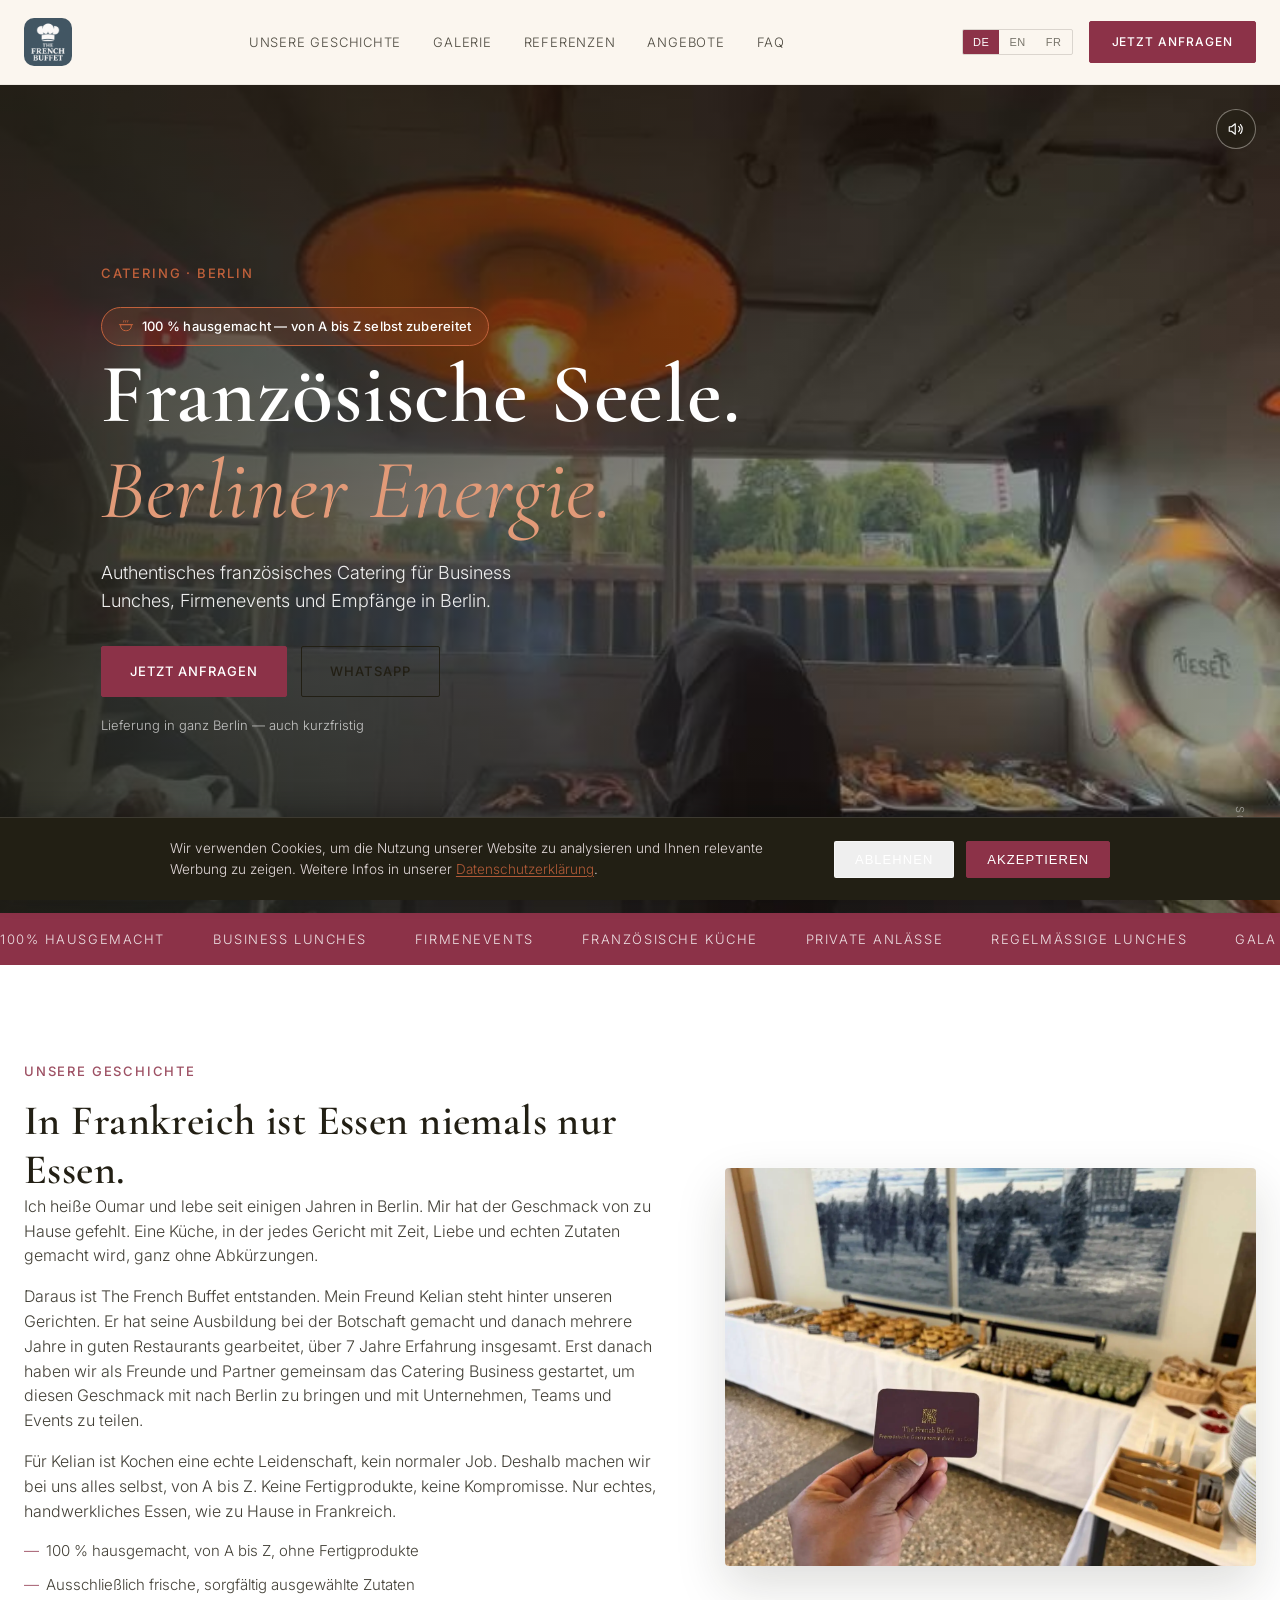
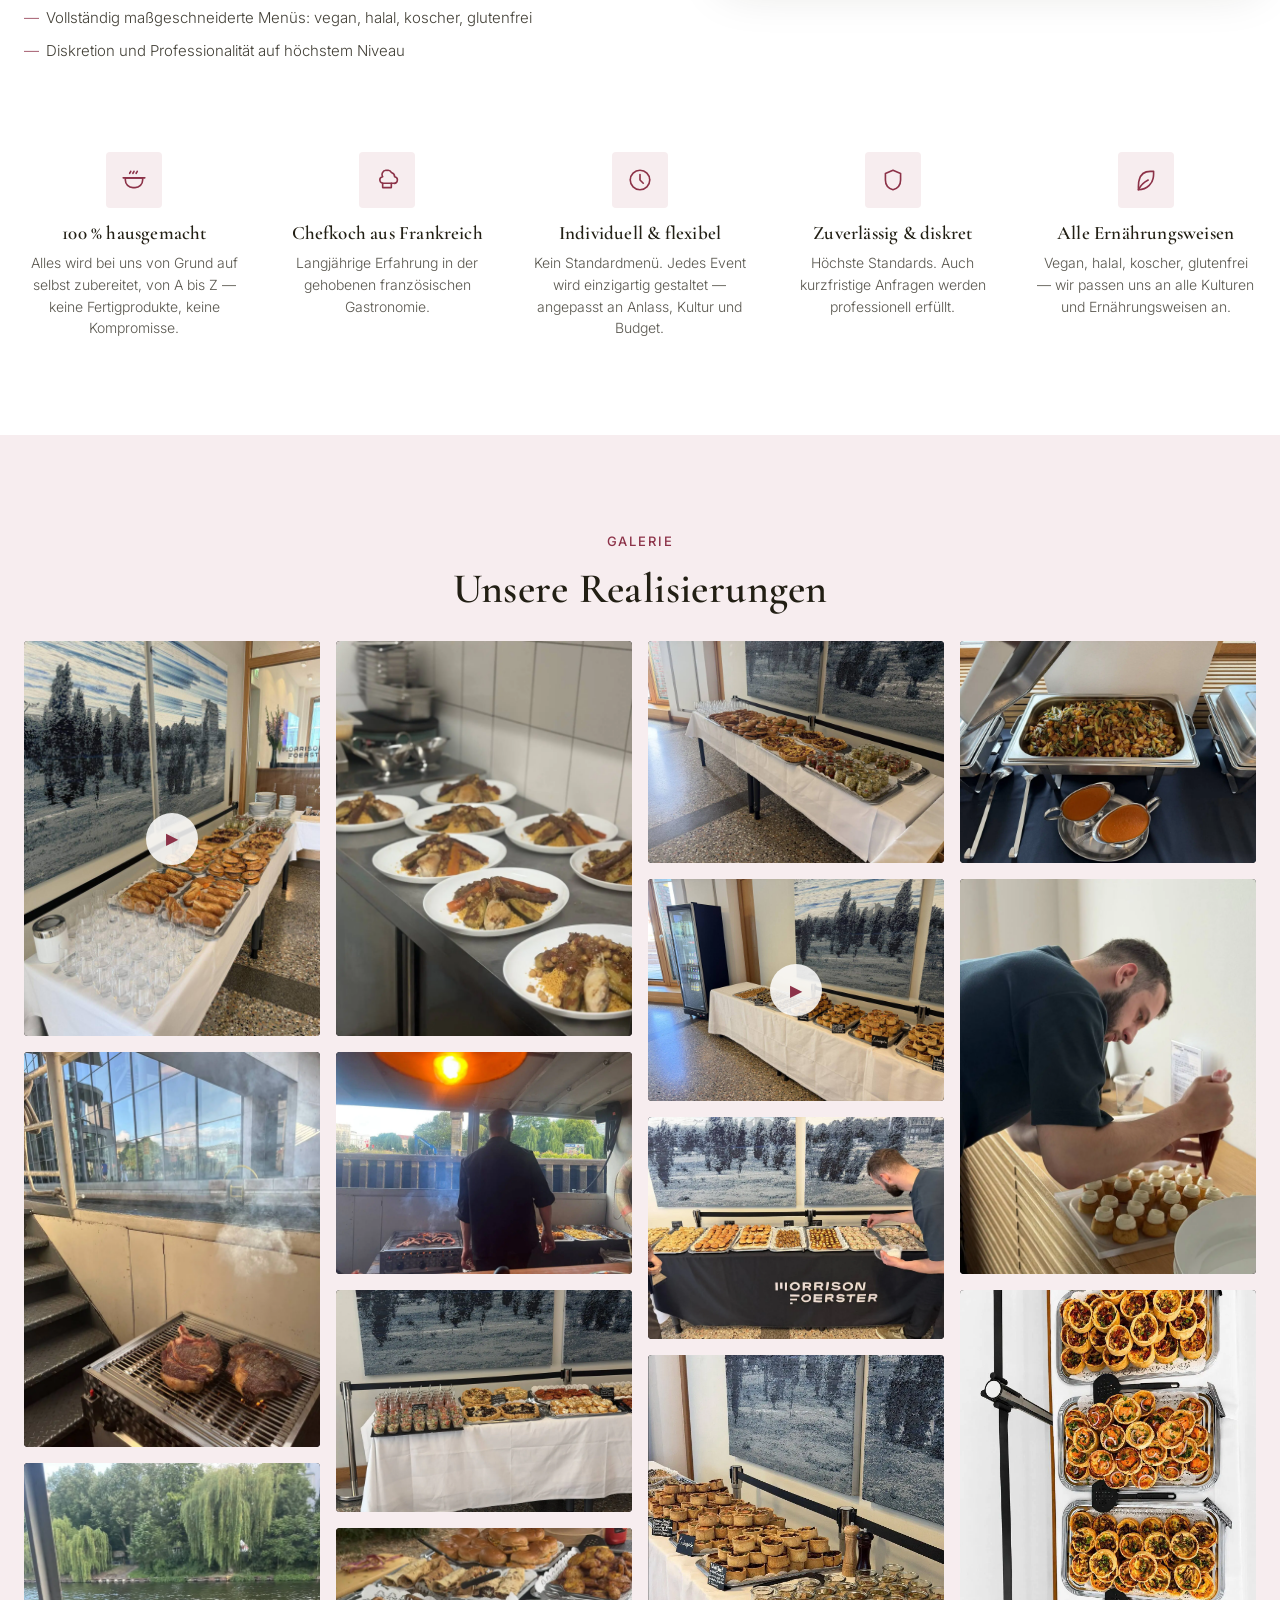
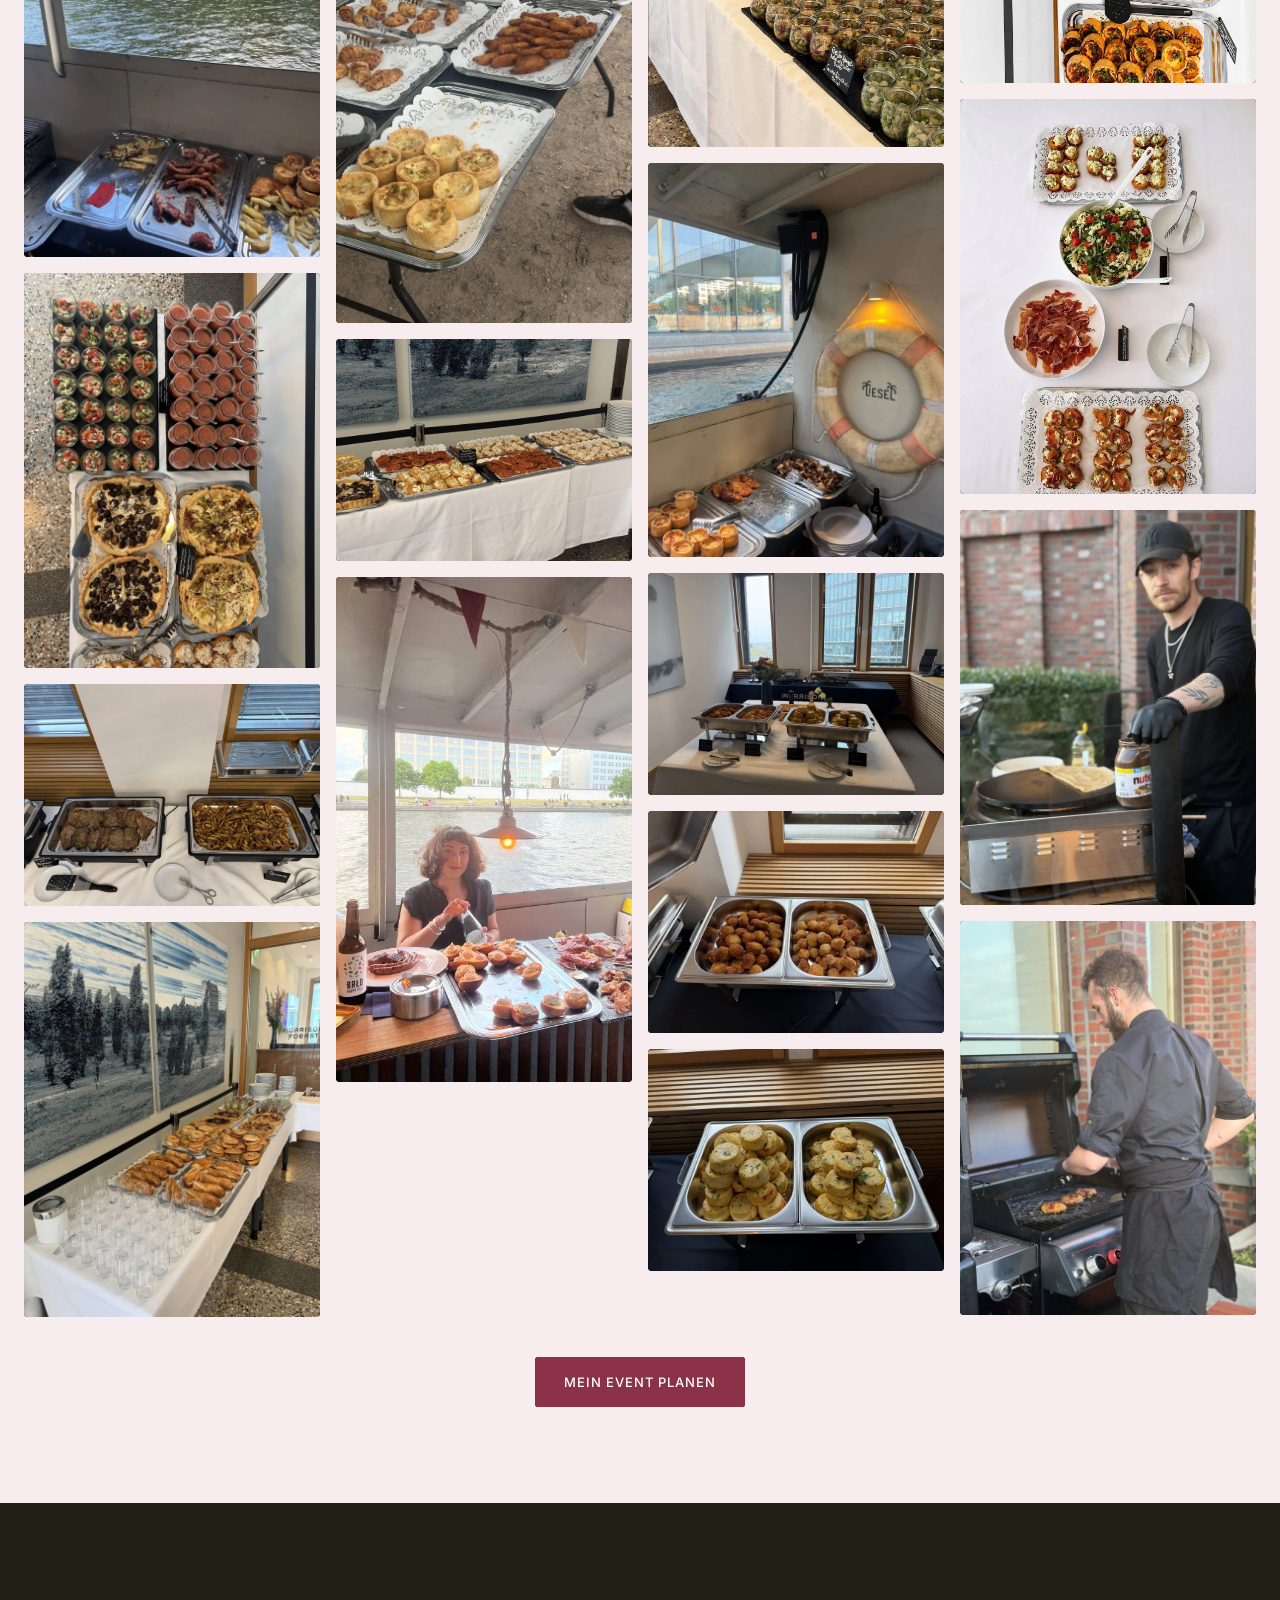
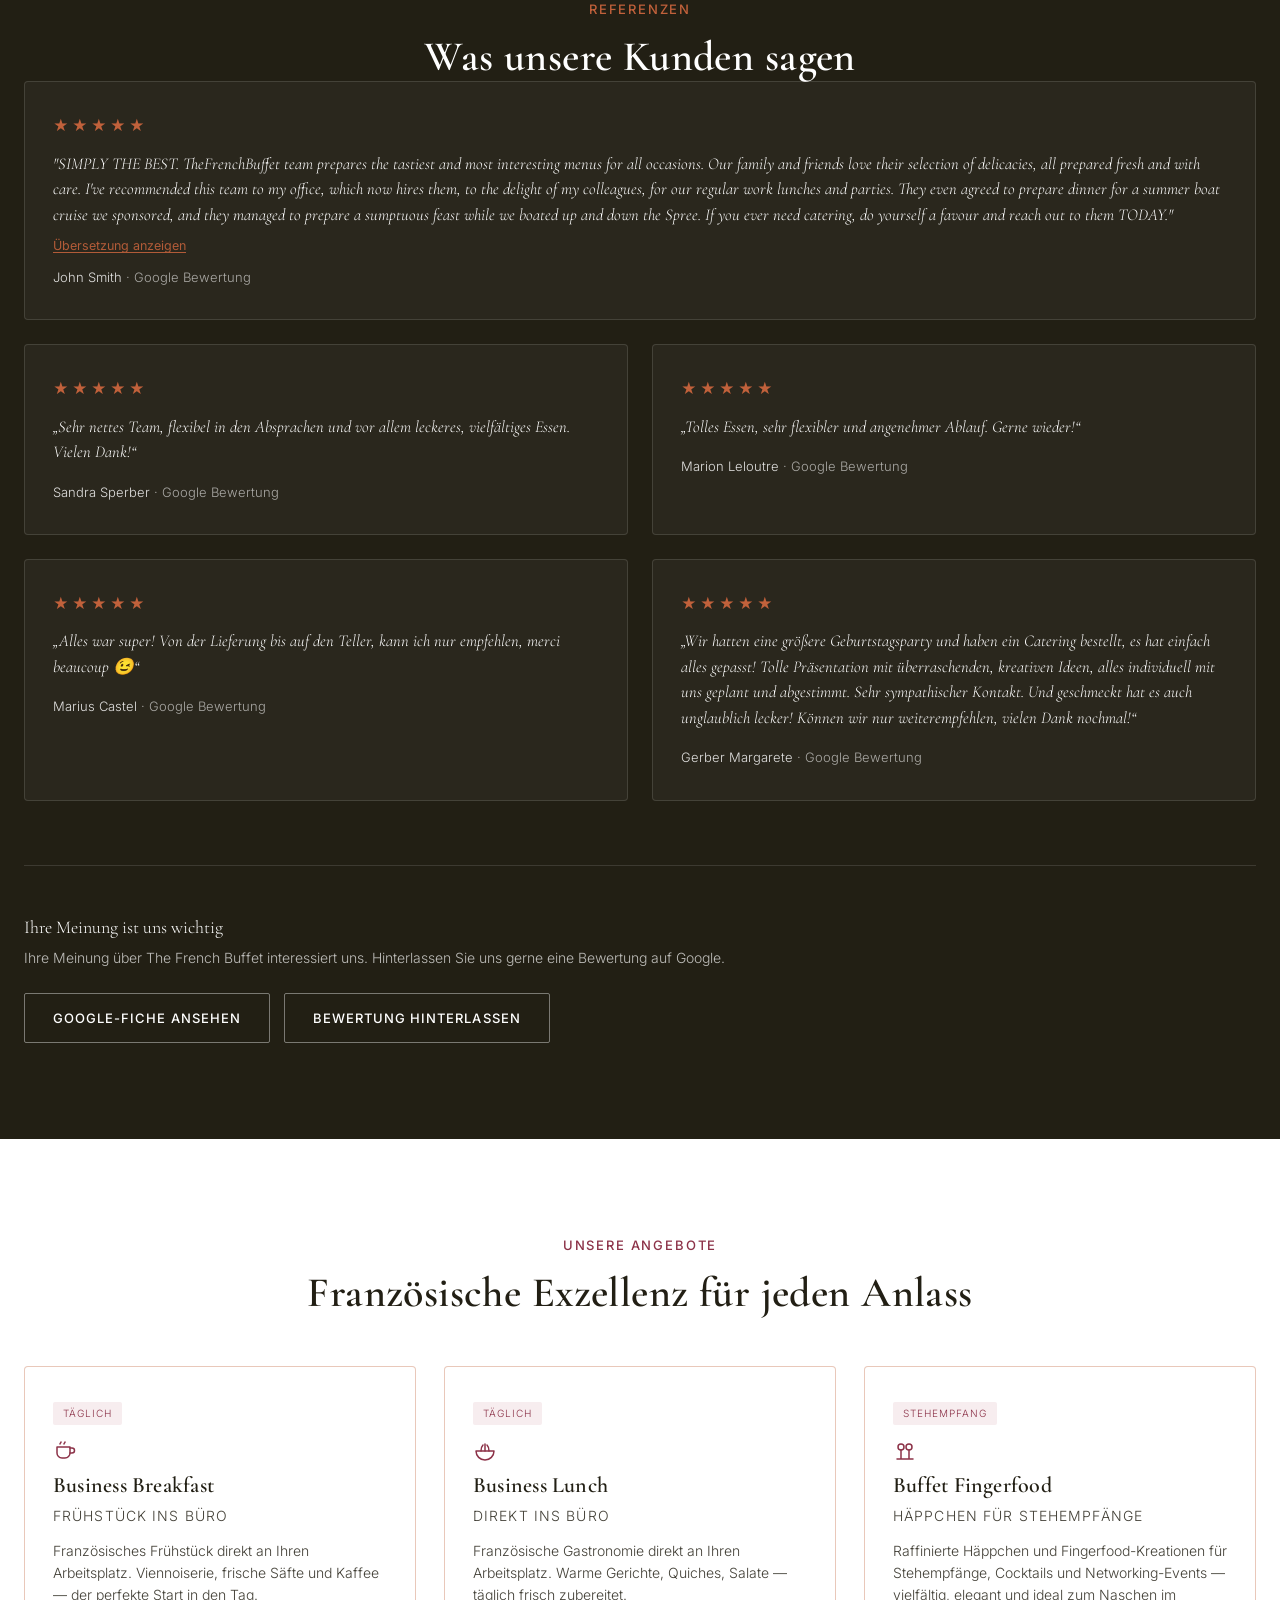
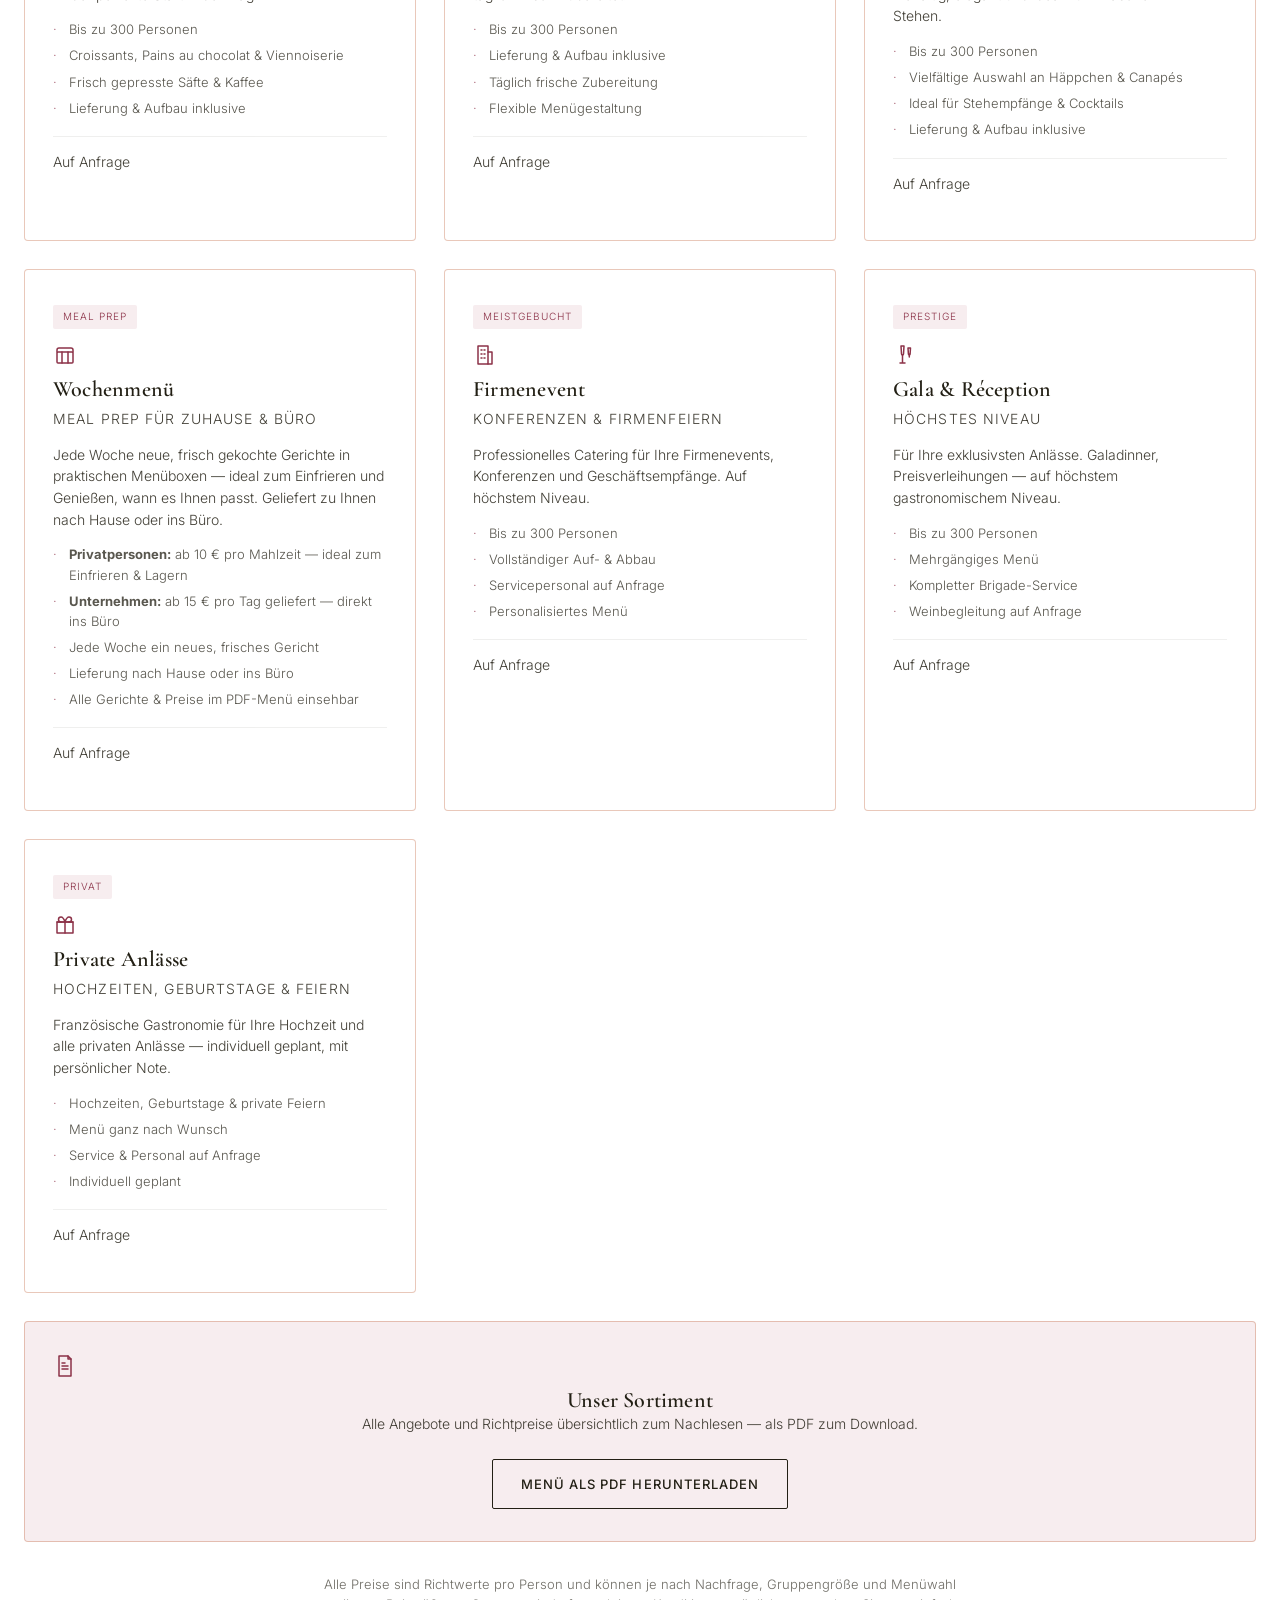
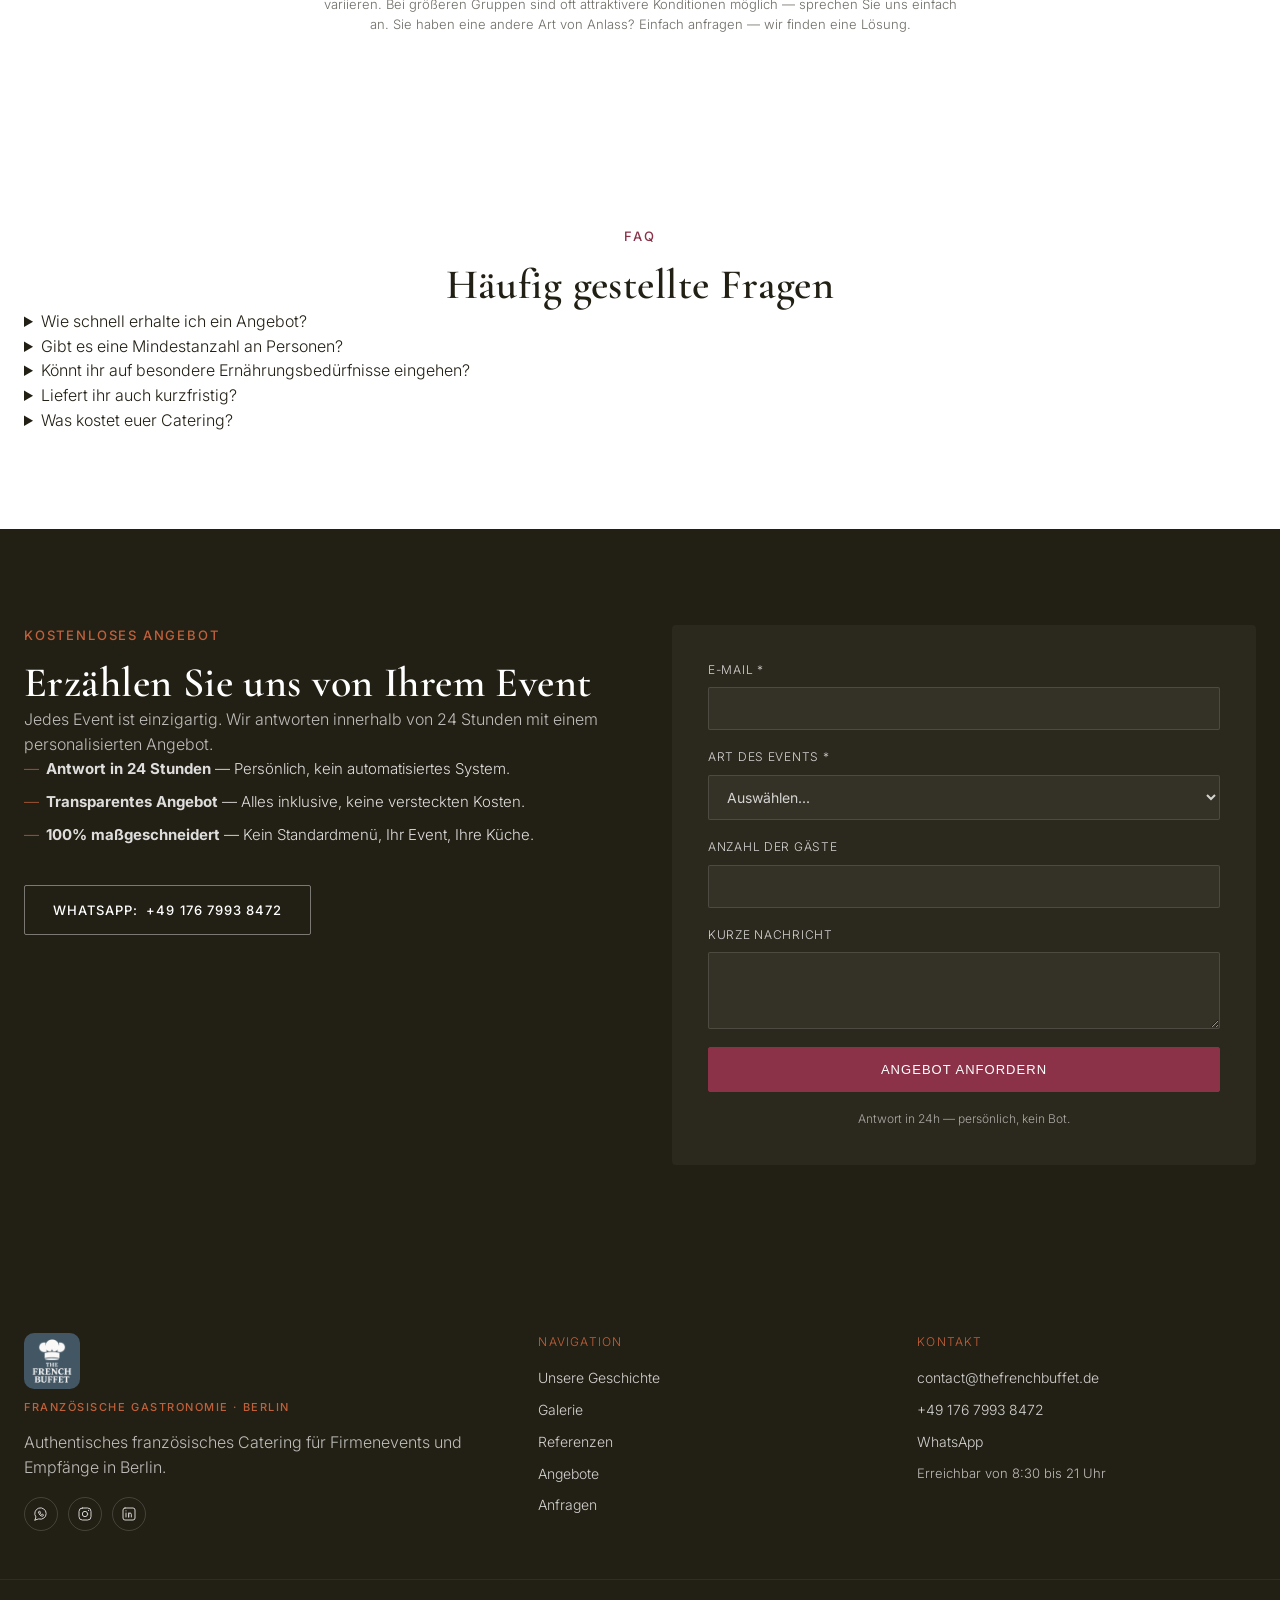
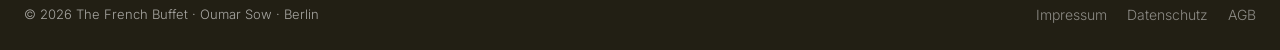
==== commit 44f1694d: "Add files via upload" ====
--- a/index.html
+++ b/index.html
@@ -53,7 +53,63 @@
     "dayOfWeek": ["Monday","Tuesday","Wednesday","Thursday","Friday","Saturday","Sunday"],
     "opens": "08:30",
     "closes": "21:00"
+  },
+  "aggregateRating": {
+    "@type": "AggregateRating",
+    "ratingValue": "5.0",
+    "bestRating": "5",
+    "reviewCount": "6"
   }
+}
+</script>
+
+<!-- Structured data: FAQ rich results in Google Search -->
+<script type="application/ld+json">
+{
+  "@context": "https://schema.org",
+  "@type": "FAQPage",
+  "mainEntity": [
+    {
+      "@type": "Question",
+      "name": "Wie schnell erhalte ich ein Angebot?",
+      "acceptedAnswer": {
+        "@type": "Answer",
+        "text": "Sie erhalten innerhalb von 24 Stunden ein persönliches, transparentes Angebot – ganz ohne automatisiertes System."
+      }
+    },
+    {
+      "@type": "Question",
+      "name": "Gibt es eine Mindestanzahl an Personen?",
+      "acceptedAnswer": {
+        "@type": "Answer",
+        "text": "Nein. Wir sind flexibel und richten uns nach Ihrer Gruppengröße, von kleinen Anlässen bis zu 300 Personen."
+      }
+    },
+    {
+      "@type": "Question",
+      "name": "Könnt ihr auf besondere Ernährungsbedürfnisse eingehen?",
+      "acceptedAnswer": {
+        "@type": "Answer",
+        "text": "Ja. Unsere Menüs sind vollständig anpassbar – vegan, halal, koscher oder glutenfrei sind kein Problem."
+      }
+    },
+    {
+      "@type": "Question",
+      "name": "Liefert ihr auch kurzfristig?",
+      "acceptedAnswer": {
+        "@type": "Answer",
+        "text": "Wir liefern in ganz Berlin, auch bei kurzfristigen Anfragen. Je früher Sie uns kontaktieren, desto mehr Spielraum haben wir bei der Planung."
+      }
+    },
+    {
+      "@type": "Question",
+      "name": "Was kostet euer Catering?",
+      "acceptedAnswer": {
+        "@type": "Answer",
+        "text": "Unsere Preise richten sich individuell nach Anlass, Personenzahl und Menüwahl. Kontaktieren Sie uns einfach für ein maßgeschneidertes Angebot."
+      }
+    }
+  ]
 }
 </script>
 
@@ -90,7 +146,7 @@
       <a href="#galerie" data-i18n="nav.gallery">Galerie</a>
       <a href="#referenzen" data-i18n="nav.reviews">Referenzen</a>
       <a href="#angebote" data-i18n="nav.offers">Angebote</a>
-      <a href="#actus" data-i18n="nav.news">Actus</a>
+      <a href="#faq" data-i18n="nav.faq">FAQ</a>
     </nav>
 
     <div class="header-actions">
@@ -111,7 +167,7 @@
     <a href="#galerie" data-i18n="nav.gallery">Galerie</a>
     <a href="#referenzen" data-i18n="nav.reviews">Referenzen</a>
     <a href="#angebote" data-i18n="nav.offers">Unsere Angebote</a>
-    <a href="#actus" data-i18n="nav.news">Actus</a>
+    <a href="#faq" data-i18n="nav.faq">FAQ</a>
     <a href="#anfragen" data-i18n="nav.cta">Jetzt anfragen</a>
   </div>
 </header>
@@ -513,37 +569,33 @@
   </div>
 </section>
 
-<!-- ============ ACTUS ============ -->
-<section class="section actus" id="actus">
+<!-- ============ FAQ ============ -->
+<section class="section faq" id="faq">
   <div class="container">
-    <p class="eyebrow center" data-i18n="actus.eyebrow">ACTUS</p>
-    <h2 class="center" data-i18n="actus.title">Was bei uns gerade passiert</h2>
-
-    <div class="actus-grid">
-      <article class="actus-card">
-        <picture><source srcset="img/gallery-office-morrisonfoerster.webp" type="image/webp"><img src="img/gallery-office-morrisonfoerster.jpg" alt="Firmenevent bei einer Berliner Kanzlei" loading="lazy"></picture>
-        <div class="actus-body">
-          <p class="actus-date" data-i18n="actus.c1.date">Letztes Event</p>
-          <h3 data-i18n="actus.c1.title">Firmenevent für eine internationale Kanzlei in Berlin</h3>
-          <p data-i18n="actus.c1.text">Über 100 Gäste, Business-Buffet und persönlicher Service — noch einmal danke für das Vertrauen.</p>
-        </div>
-      </article>
-      <article class="actus-card">
-        <picture><source srcset="img/gallery-plated-tajine.webp" type="image/webp"><img src="img/gallery-plated-tajine.jpg" alt="Neues Gericht auf der Karte" loading="lazy"></picture>
-        <div class="actus-body">
-          <p class="actus-date" data-i18n="actus.c2.date">Neu auf der Karte</p>
-          <h3 data-i18n="actus.c2.title">Angerichtete Tellergerichte für Ihre Gala</h3>
-          <p data-i18n="actus.c2.text">Ab sofort auch als serviertes Menü statt Buffet erhältlich — ideal für kleinere, elegante Anlässe.</p>
-        </div>
-      </article>
-      <article class="actus-card">
-        <picture><source srcset="img/gallery-boat-buffet-river.webp" type="image/webp"><img src="img/gallery-boat-buffet-river.jpg" alt="Catering auf dem Schiff" loading="lazy"></picture>
-        <div class="actus-body">
-          <p class="actus-date" data-i18n="actus.c3.date">Besonderer Ort</p>
-          <h3 data-i18n="actus.c3.title">Catering auf dem Boot — mitten auf der Spree</h3>
-          <p data-i18n="actus.c3.text">Sie planen ein Event auf dem Wasser? Wir liefern und richten auch dort an, wo andere Caterer aussteigen.</p>
-        </div>
-      </article>
+    <p class="eyebrow center" data-i18n="faq.eyebrow">FAQ</p>
+    <h2 class="center" data-i18n="faq.title">Häufig gestellte Fragen</h2>
+
+    <div class="faq-list">
+      <details class="faq-item">
+        <summary data-i18n="faq.q1.q">Wie schnell erhalte ich ein Angebot?</summary>
+        <p data-i18n="faq.q1.a">Sie erhalten innerhalb von 24 Stunden ein persönliches, transparentes Angebot – ganz ohne automatisiertes System.</p>
+      </details>
+      <details class="faq-item">
+        <summary data-i18n="faq.q2.q">Gibt es eine Mindestanzahl an Personen?</summary>
+        <p data-i18n="faq.q2.a">Nein. Wir sind flexibel und richten uns nach Ihrer Gruppengröße, von kleinen Anlässen bis zu 300 Personen.</p>
+      </details>
+      <details class="faq-item">
+        <summary data-i18n="faq.q3.q">Könnt ihr auf besondere Ernährungsbedürfnisse eingehen?</summary>
+        <p data-i18n="faq.q3.a">Ja. Unsere Menüs sind vollständig anpassbar – vegan, halal, koscher oder glutenfrei sind kein Problem.</p>
+      </details>
+      <details class="faq-item">
+        <summary data-i18n="faq.q4.q">Liefert ihr auch kurzfristig?</summary>
+        <p data-i18n="faq.q4.a">Wir liefern in ganz Berlin, auch bei kurzfristigen Anfragen. Je früher Sie uns kontaktieren, desto mehr Spielraum haben wir bei der Planung.</p>
+      </details>
+      <details class="faq-item">
+        <summary data-i18n="faq.q5.q">Was kostet euer Catering?</summary>
+        <p data-i18n="faq.q5.a">Unsere Preise richten sich individuell nach Anlass, Personenzahl und Menüwahl. Kontaktieren Sie uns einfach für ein maßgeschneidertes Angebot.</p>
+      </details>
     </div>
   </div>
 </section>
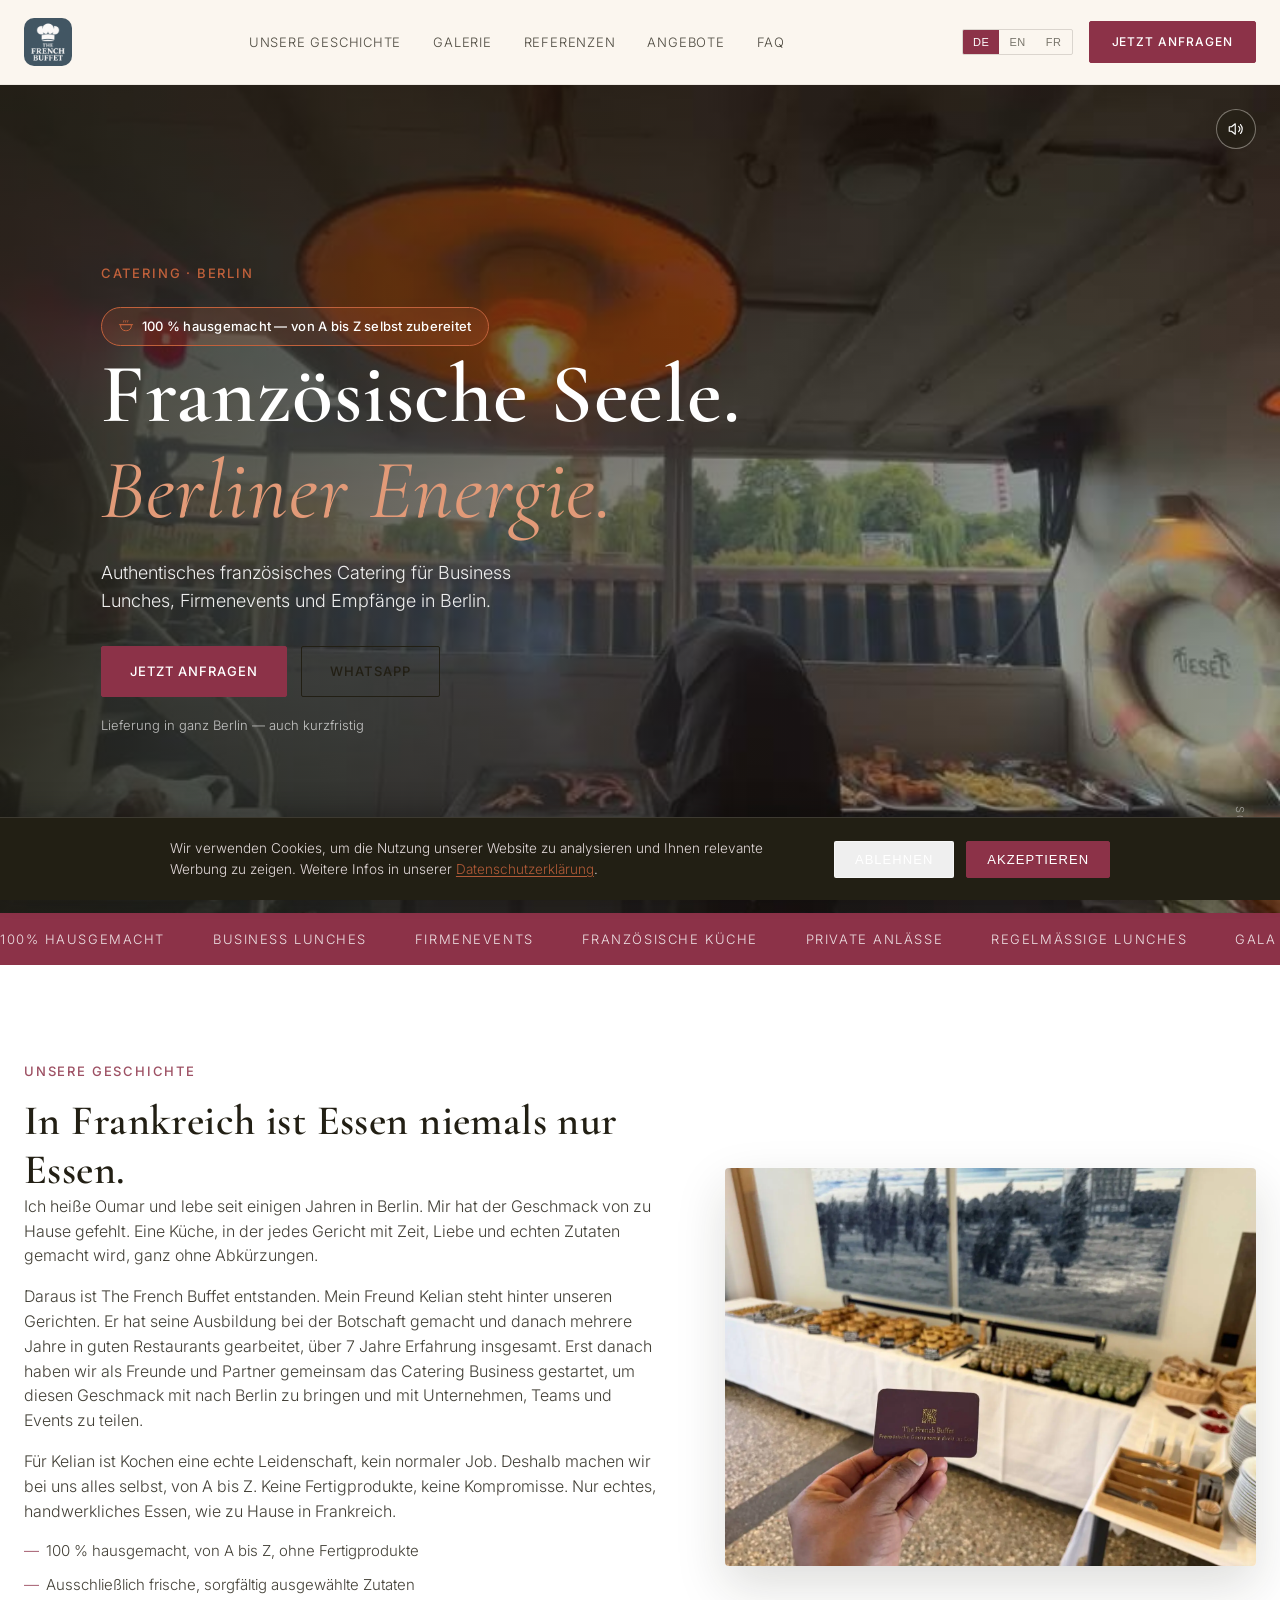
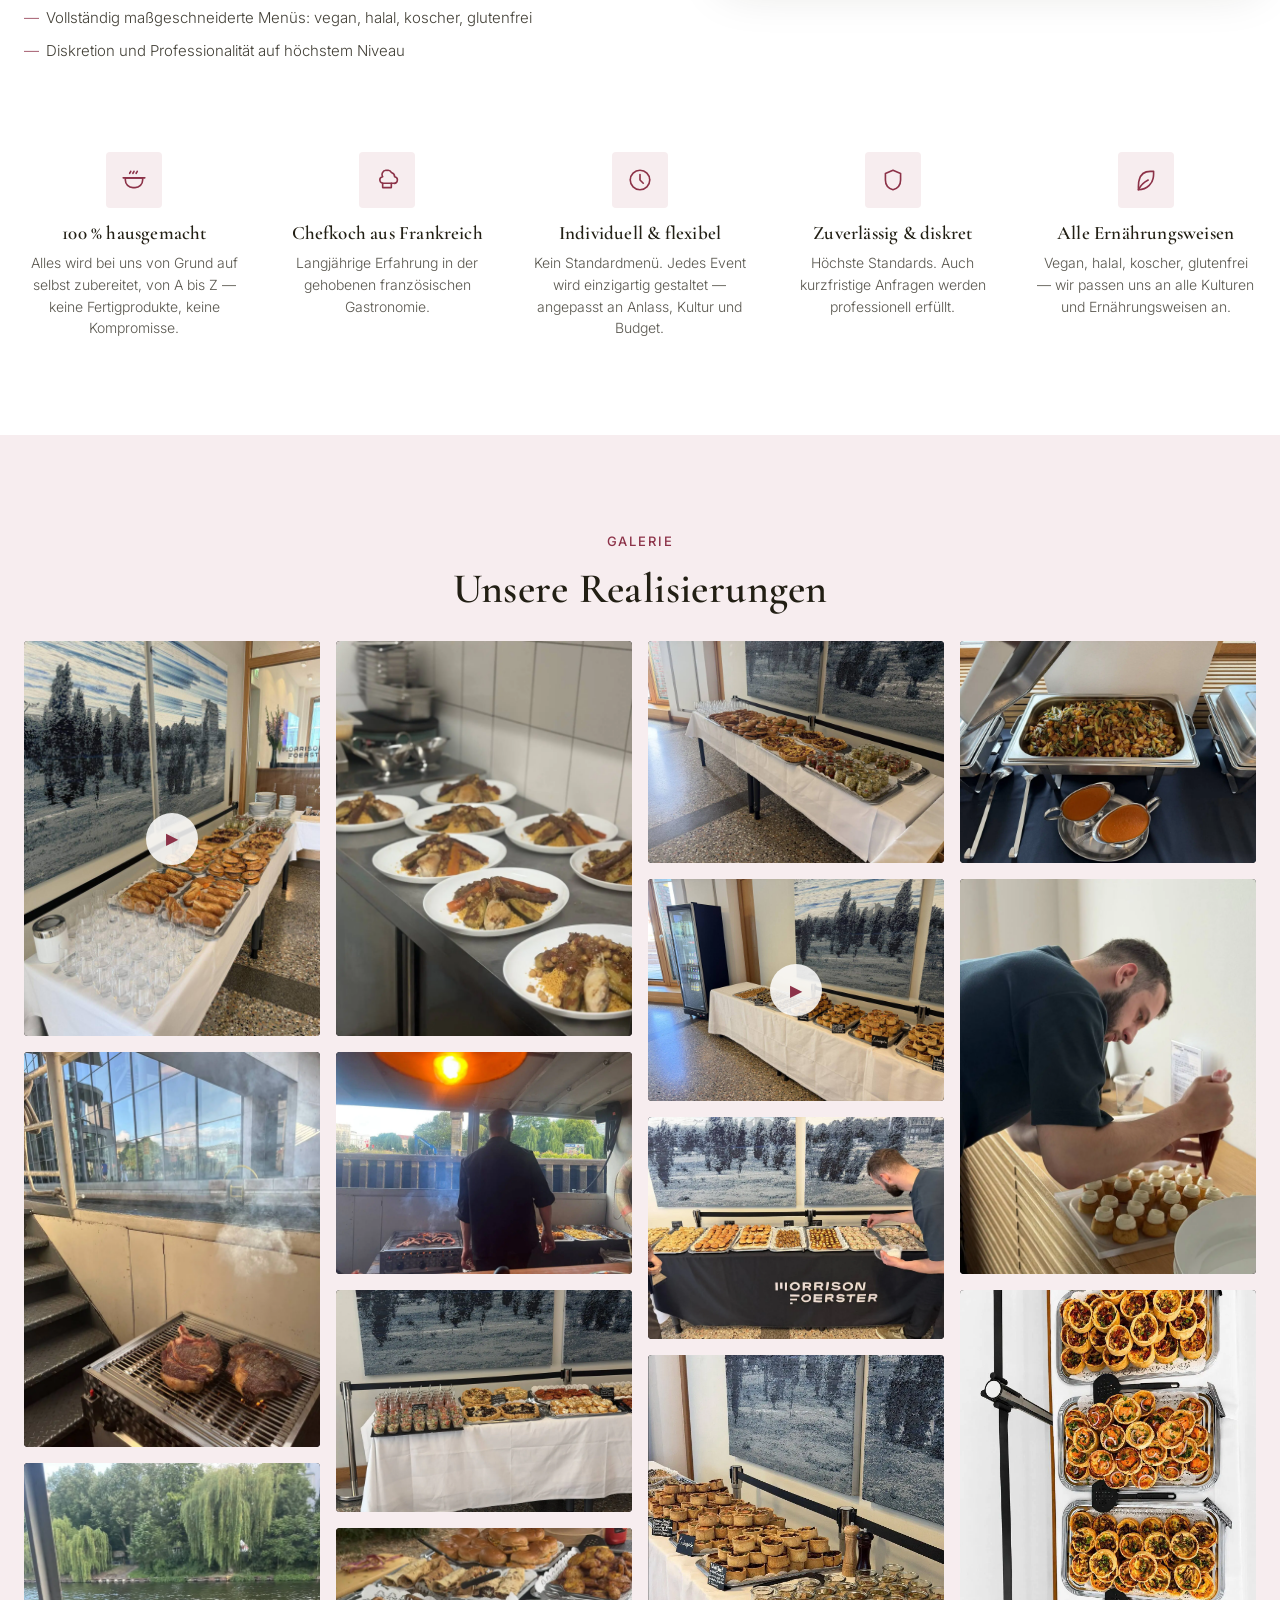
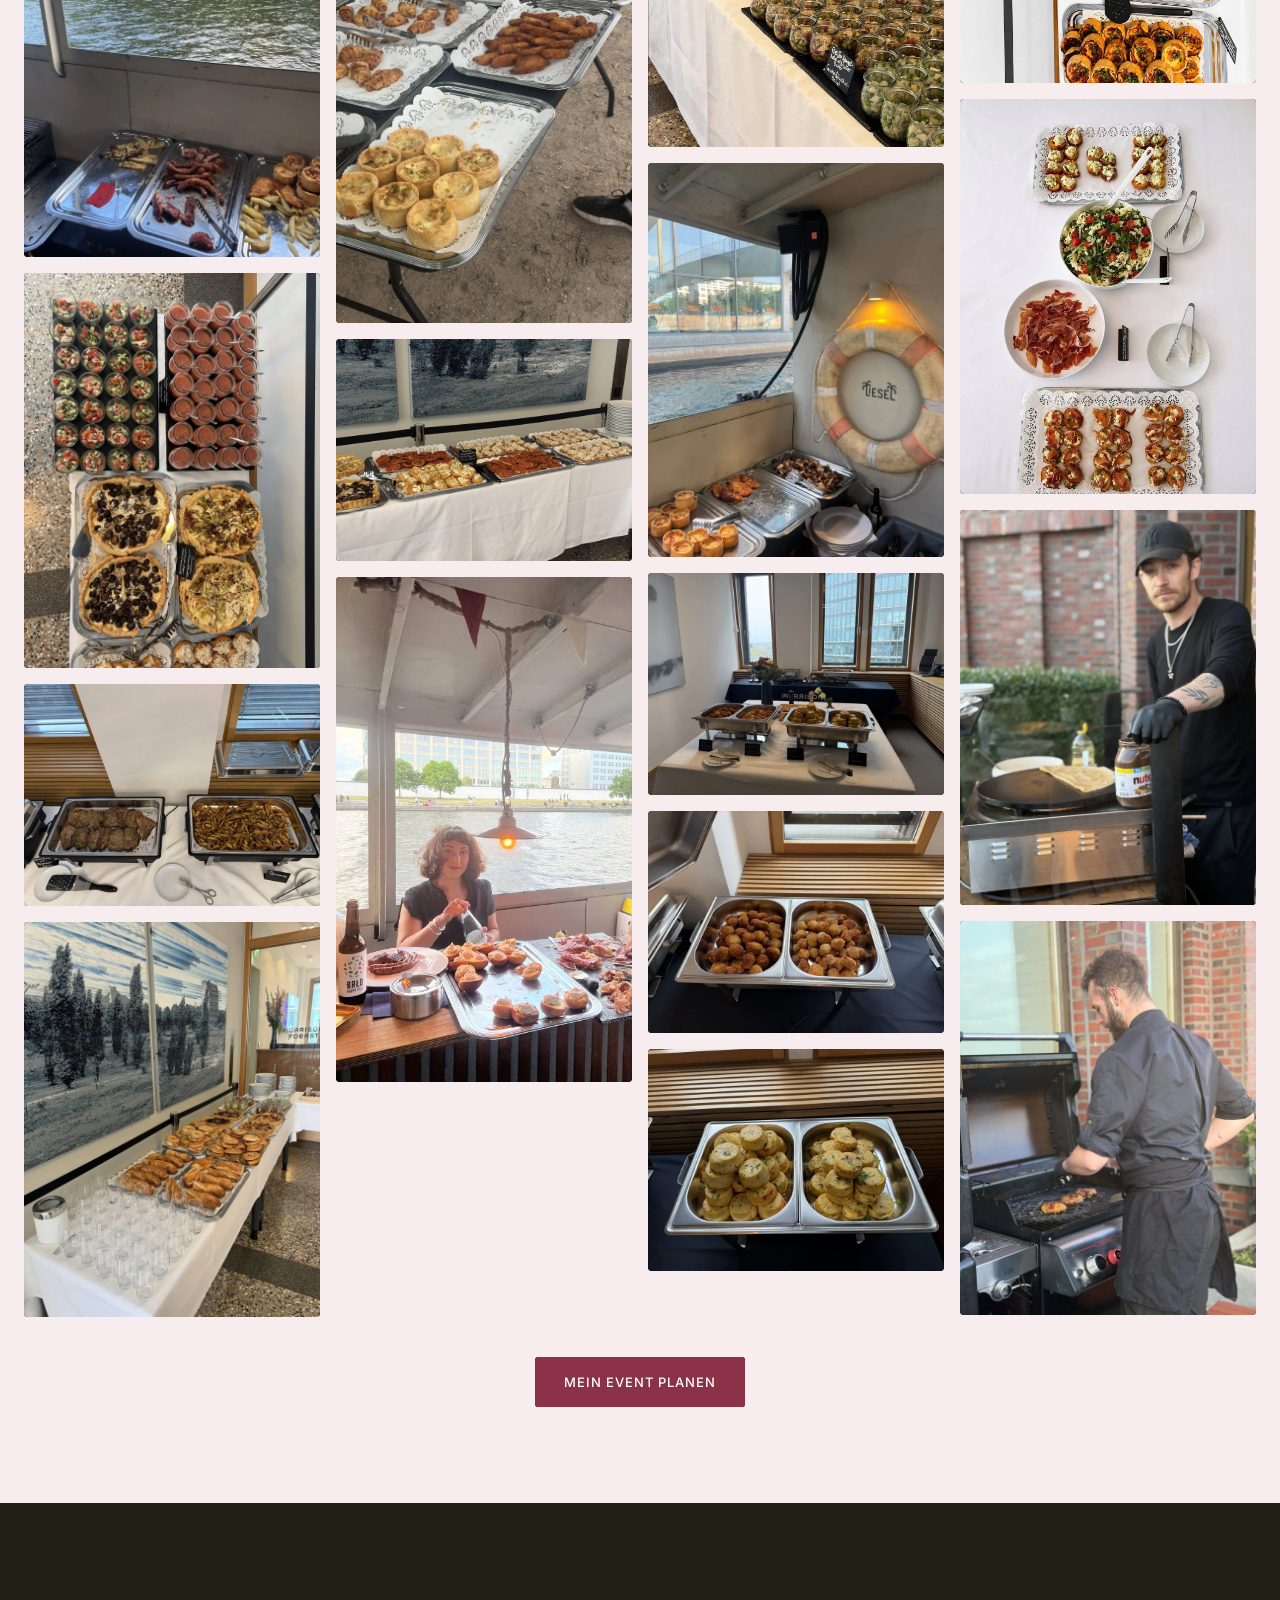
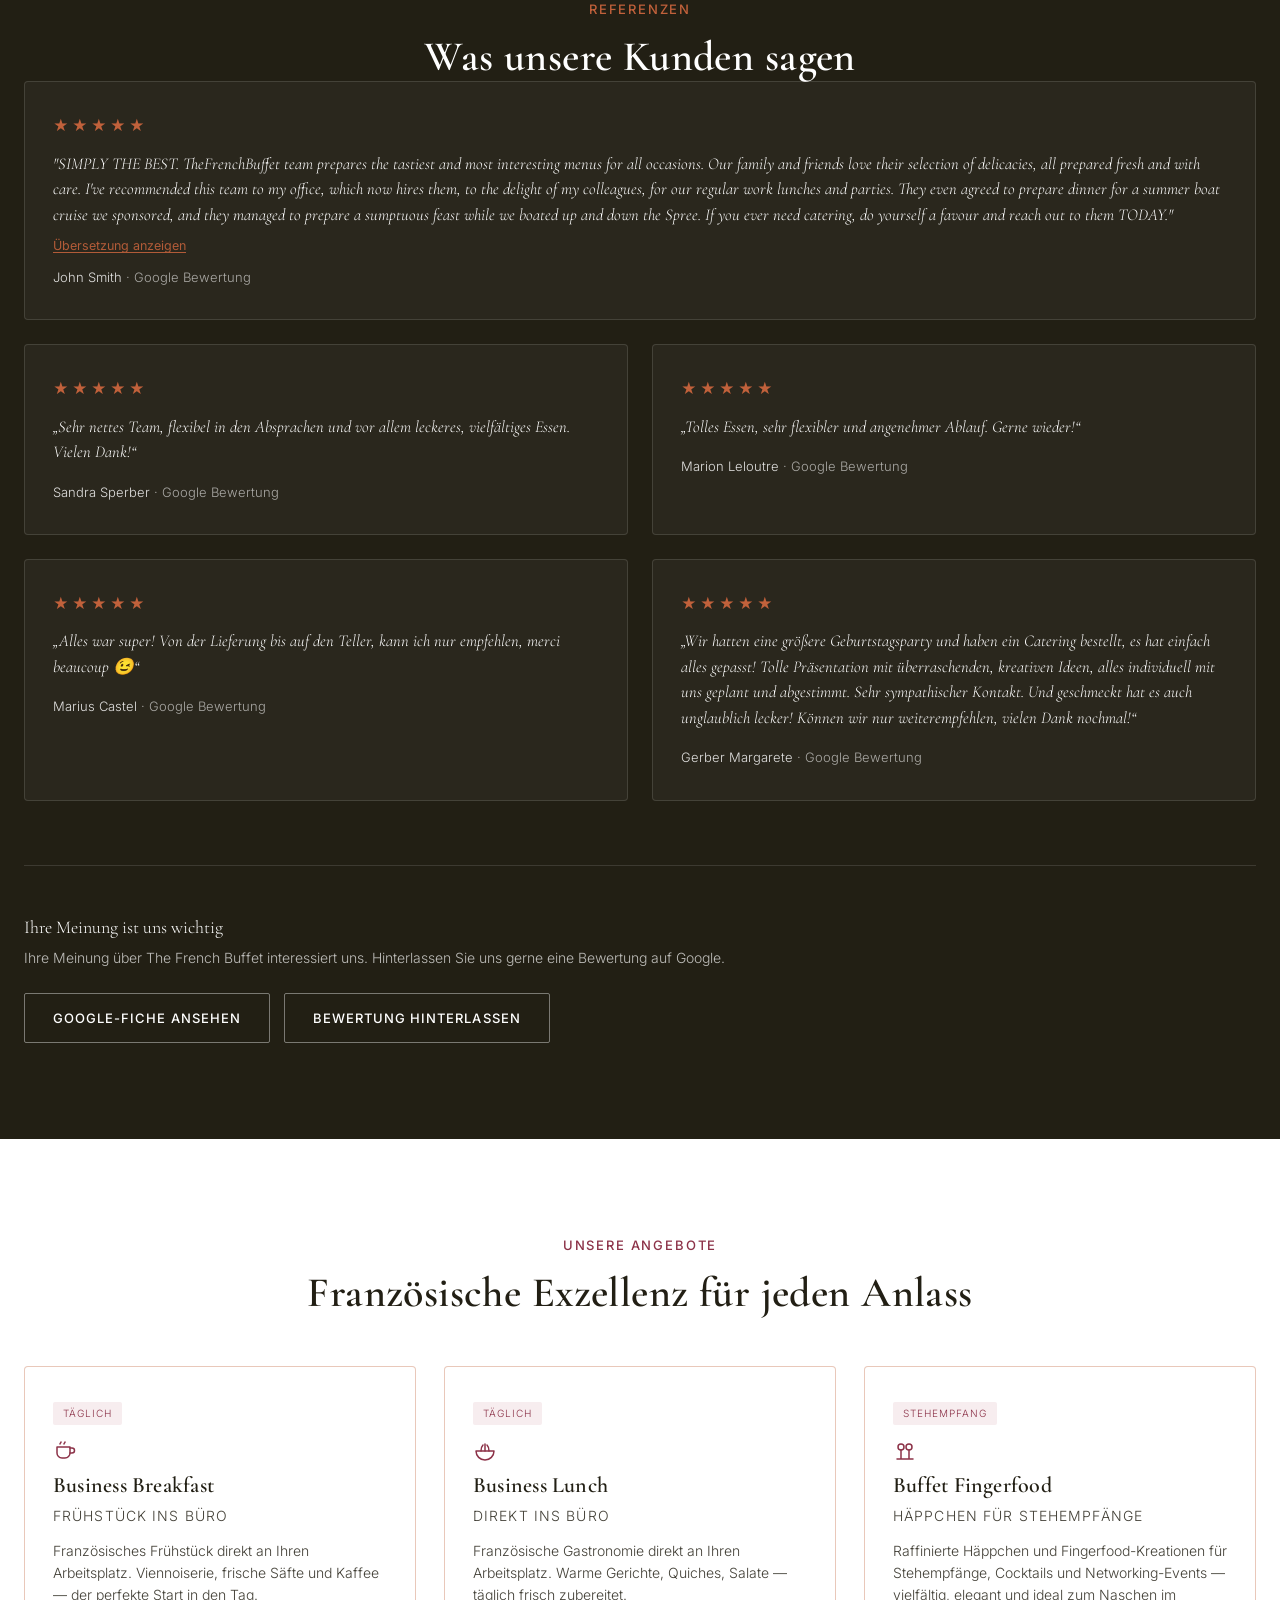
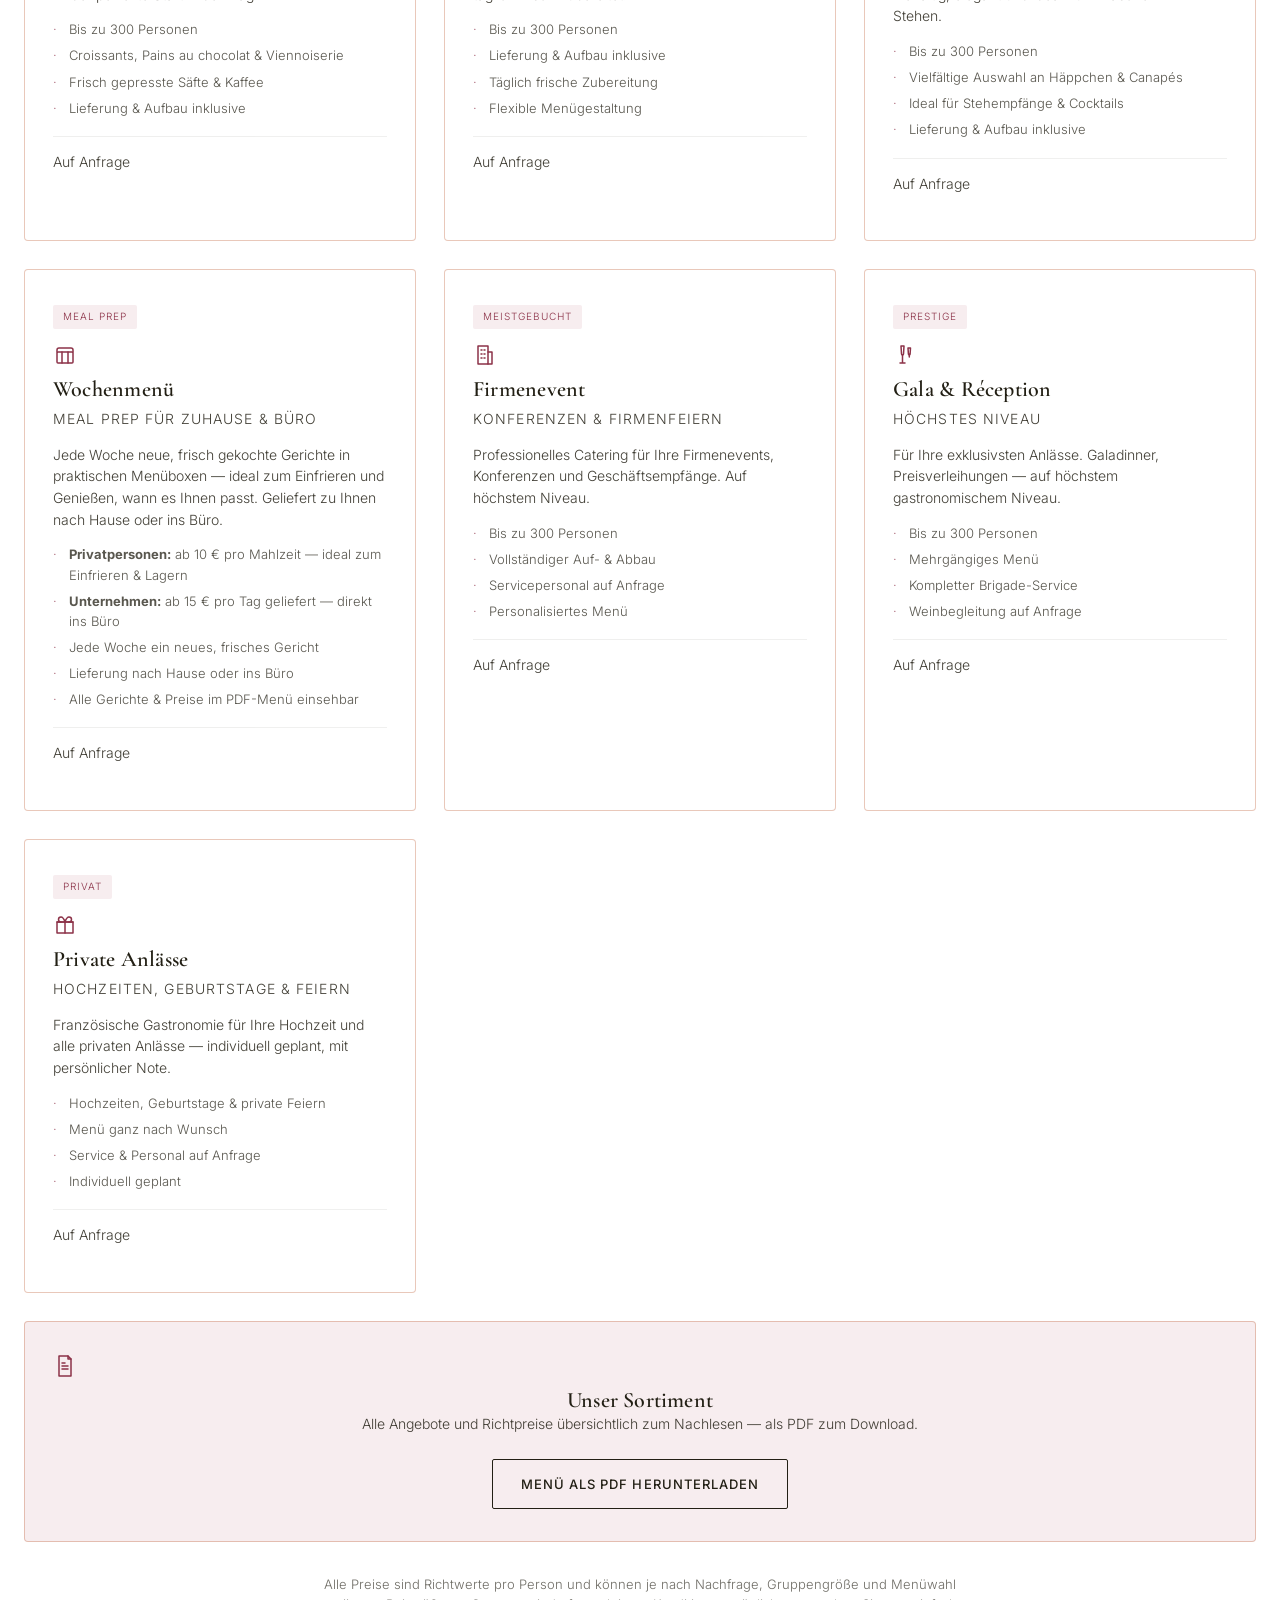
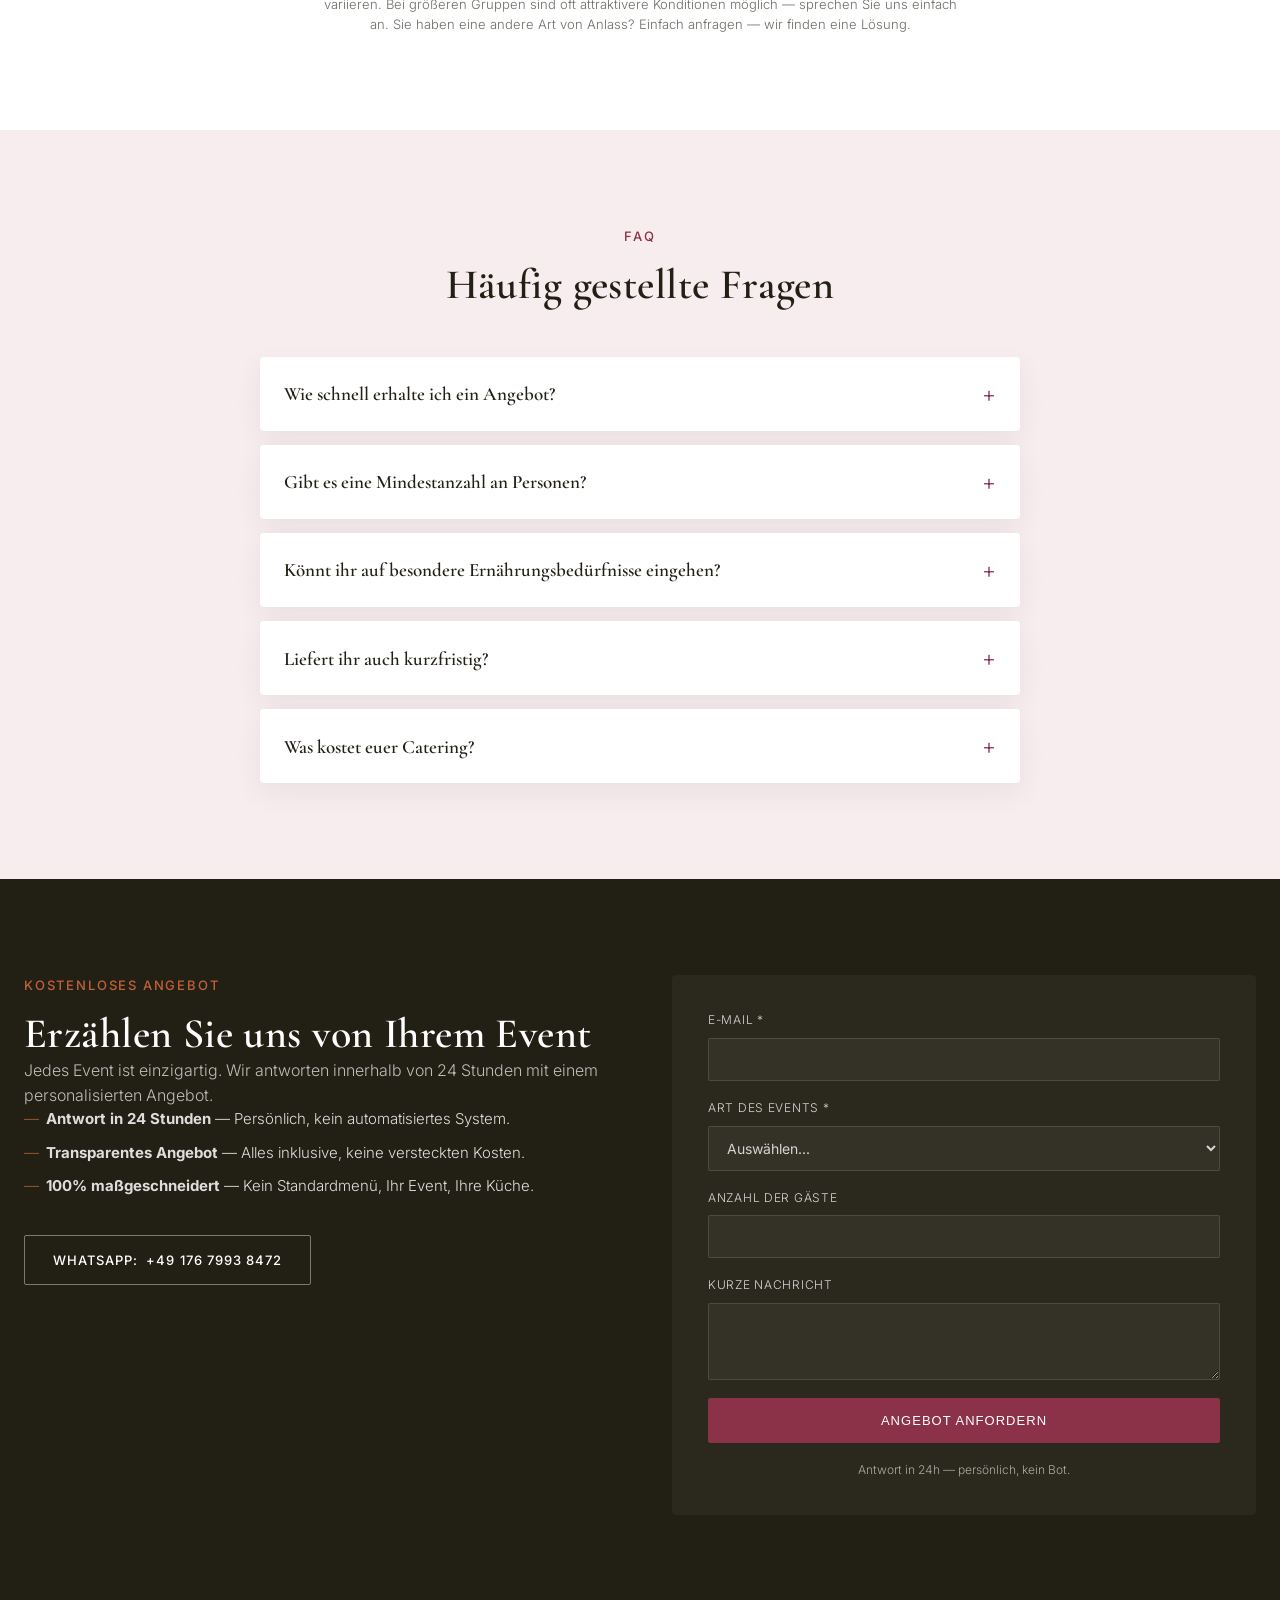
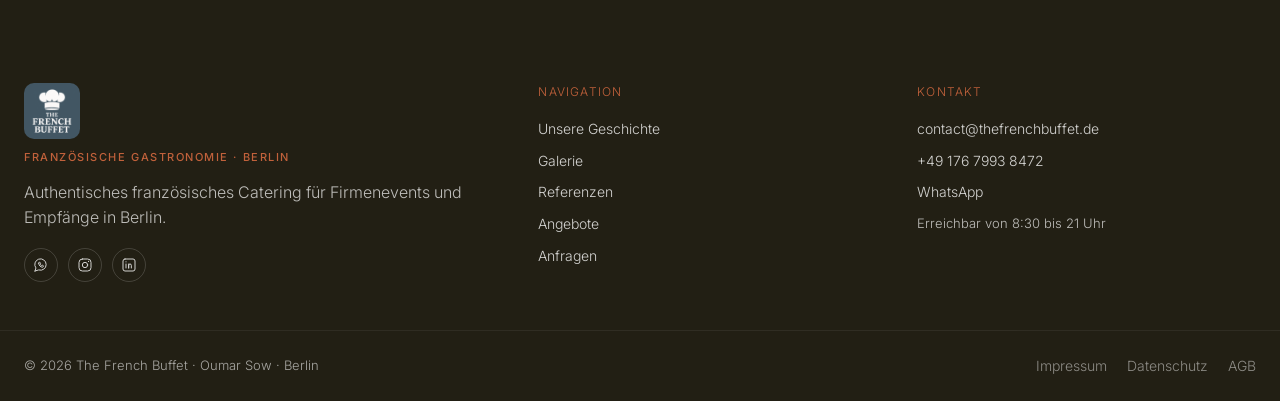
==== commit 54db3ec8: "Add files via upload" ====
--- a/index.html
+++ b/index.html
@@ -617,7 +617,7 @@
       </a>
     </div>
 
-    <form class="contact-form" id="contactForm">
+    <form class="contact-form" id="contactForm" action="https://formspree.io/f/mgaeppjz" method="POST">
       <label>
         <span data-i18n="contact.form.email">E-MAIL *</span>
         <input type="email" name="email" required>
@@ -641,8 +641,11 @@
         <span data-i18n="contact.form.message">KURZE NACHRICHT</span>
         <textarea name="message" rows="3"></textarea>
       </label>
+      <input type="hidden" name="_subject" value="Neue Anfrage über thefrenchbuffet.de">
+      <input type="text" name="_gotcha" style="display:none" tabindex="-1" autocomplete="off">
       <button type="submit" class="btn btn-primary btn-block" data-i18n="contact.form.submit">ANGEBOT ANFORDERN</button>
       <p class="form-note" data-i18n="contact.form.note">Antwort in 24h — persönlich, kein Bot.</p>
+      <p class="form-status" id="formStatus" role="status" hidden></p>
     </form>
   </div>
 </section>
--- a/css/styles.css
+++ b/css/styles.css
@@ -225,14 +225,19 @@
 .offers-note{text-align:center;font-size:13px;opacity:.65;max-width:640px;margin:32px auto 0}
 
 /* ===== Actus ===== */
-.actus{background:var(--cream-2)}
-.actus-grid{display:grid;grid-template-columns:repeat(3,1fr);gap:28px;margin-top:48px}
-.actus-card{background:var(--cream);border-radius:4px;overflow:hidden;box-shadow:0 10px 30px rgba(34,31,20,.06)}
-.actus-card img{height:200px;object-fit:cover;width:100%}
-.actus-body{padding:22px}
-.actus-date{font-size:11px;letter-spacing:.1em;text-transform:uppercase;color:var(--burgundy);margin-bottom:8px}
-.actus-card h3{font-size:18px;margin-bottom:8px}
-.actus-card p:last-child{font-size:14px;opacity:.8}
+.faq{background:var(--cream-2)}
+.faq-list{max-width:760px;margin:48px auto 0;display:flex;flex-direction:column;gap:14px}
+.faq-item{background:var(--cream);border-radius:4px;padding:20px 24px;box-shadow:0 10px 30px rgba(34,31,20,.06)}
+.faq-item summary{
+  cursor:pointer;font-family:var(--serif);font-size:19px;font-weight:600;
+  list-style:none;display:flex;justify-content:space-between;align-items:center;gap:16px;
+}
+.faq-item summary::-webkit-details-marker{display:none}
+.faq-item summary::after{
+  content:'+';font-family:var(--sans);font-size:22px;font-weight:300;color:var(--burgundy);flex-shrink:0;
+}
+.faq-item[open] summary::after{content:'–'}
+.faq-item p{font-size:14.5px;line-height:1.6;opacity:.85;margin-top:14px}
 
 /* ===== Contact ===== */
 .contact{background:var(--dark);color:var(--cream)}
@@ -327,7 +332,6 @@
   .review-grid{grid-template-columns:1fr}
   .review-card--featured{grid-column:span 1}
   .offer-grid{grid-template-columns:1fr 1fr}
-  .actus-grid{grid-template-columns:1fr}
   .contact-grid{grid-template-columns:1fr}
   .footer-grid{grid-template-columns:1fr 1fr}
 }
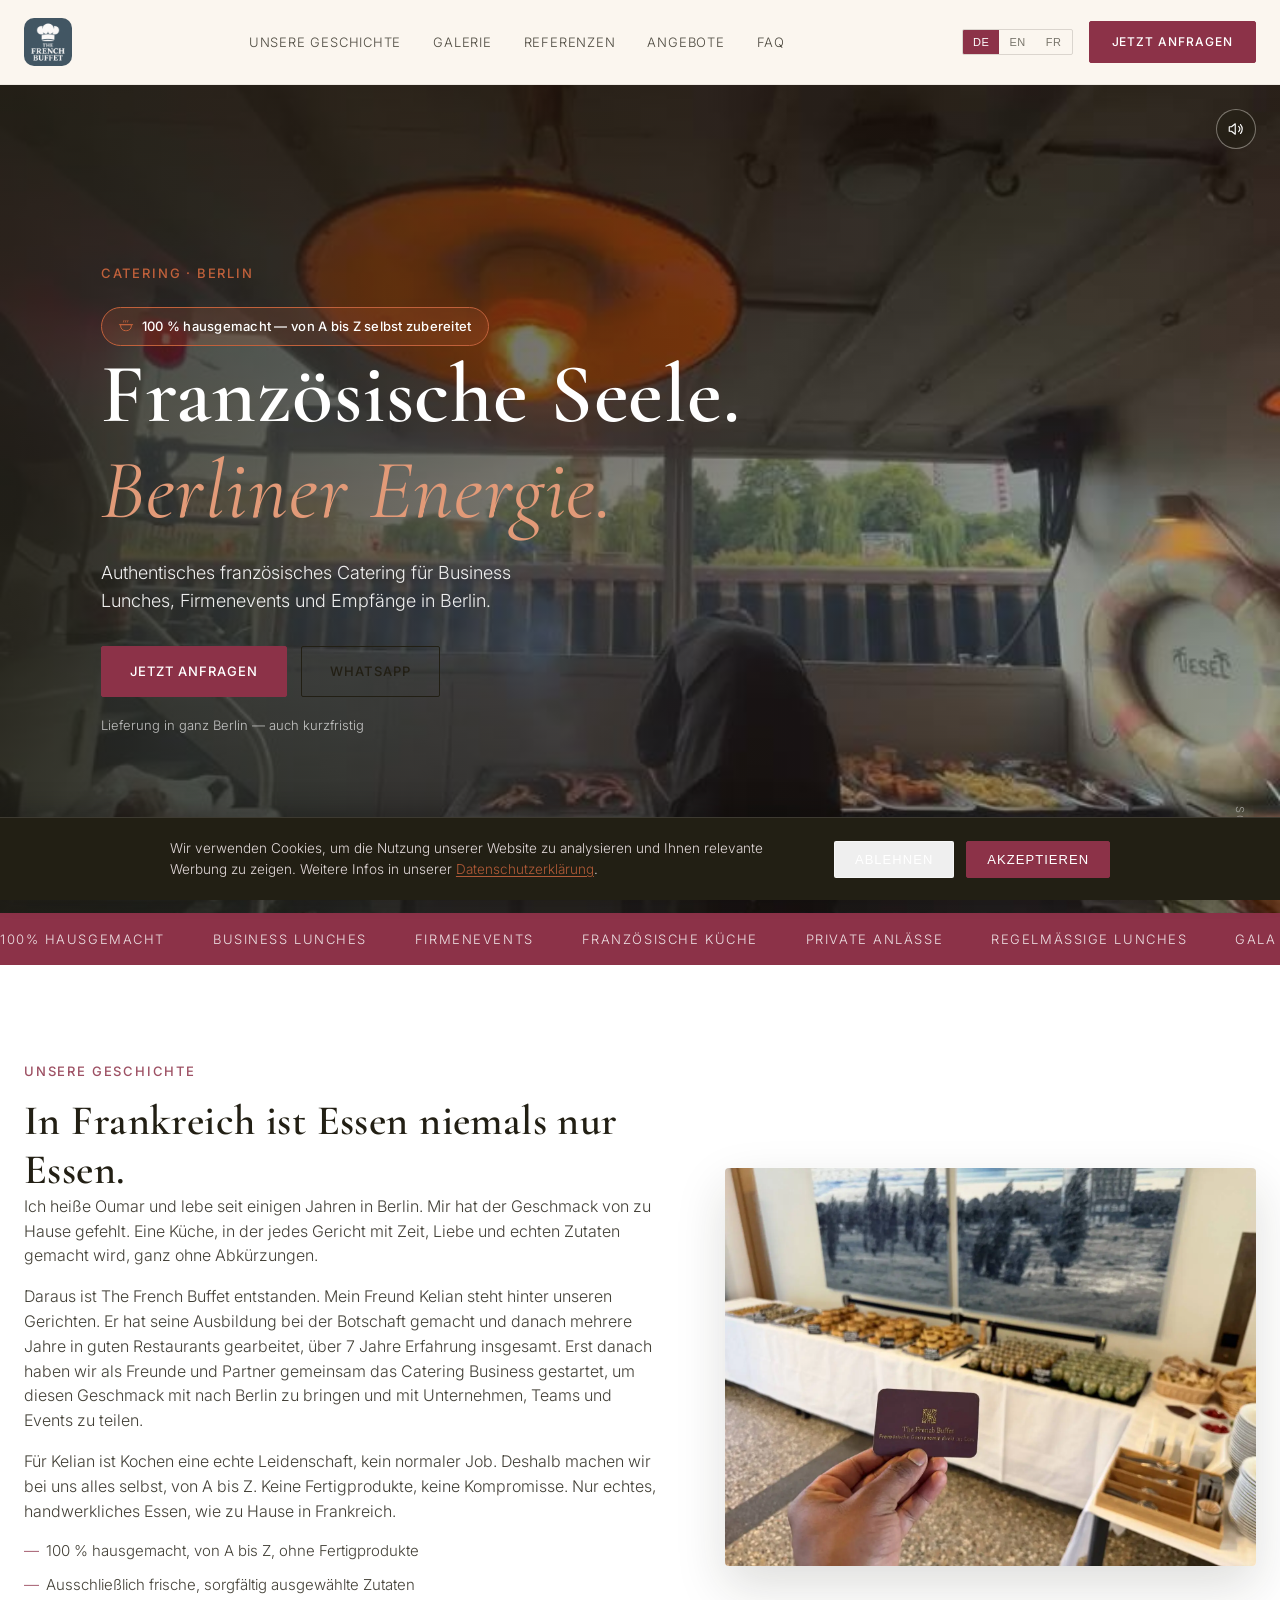
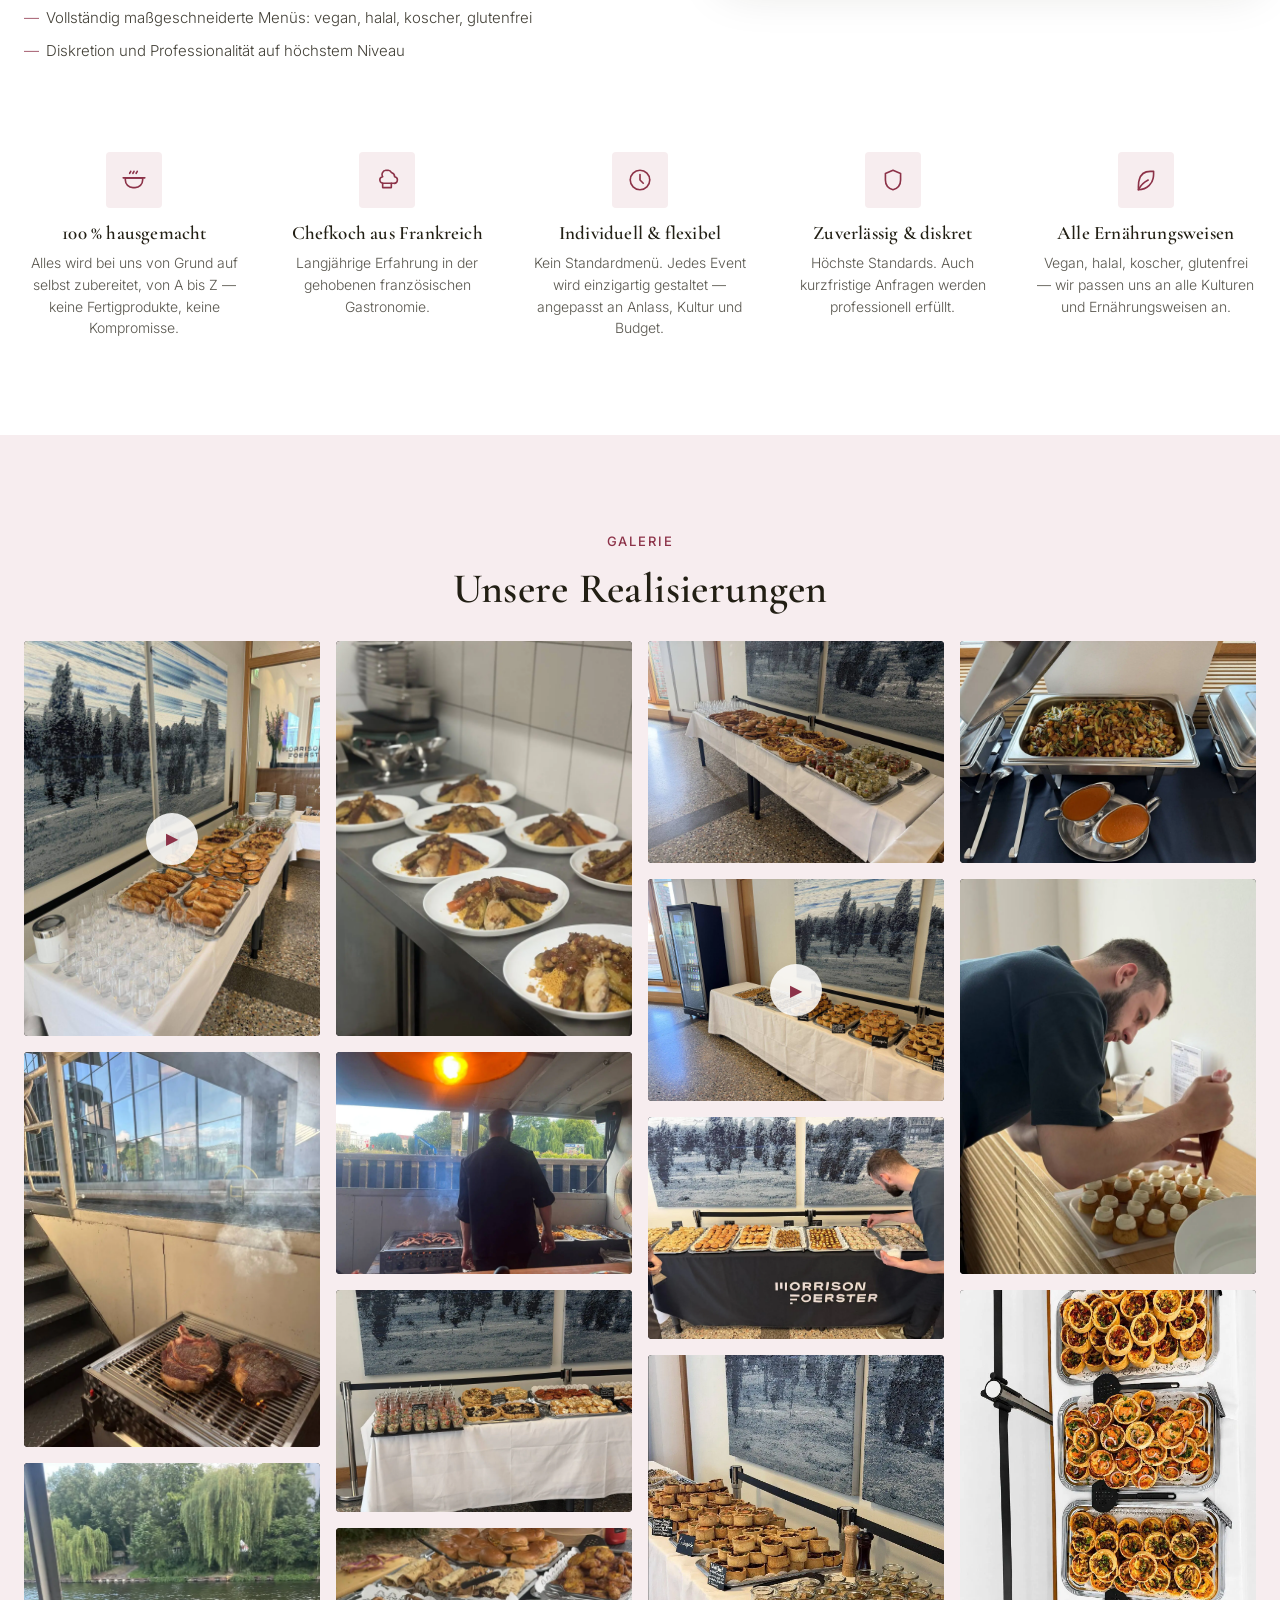
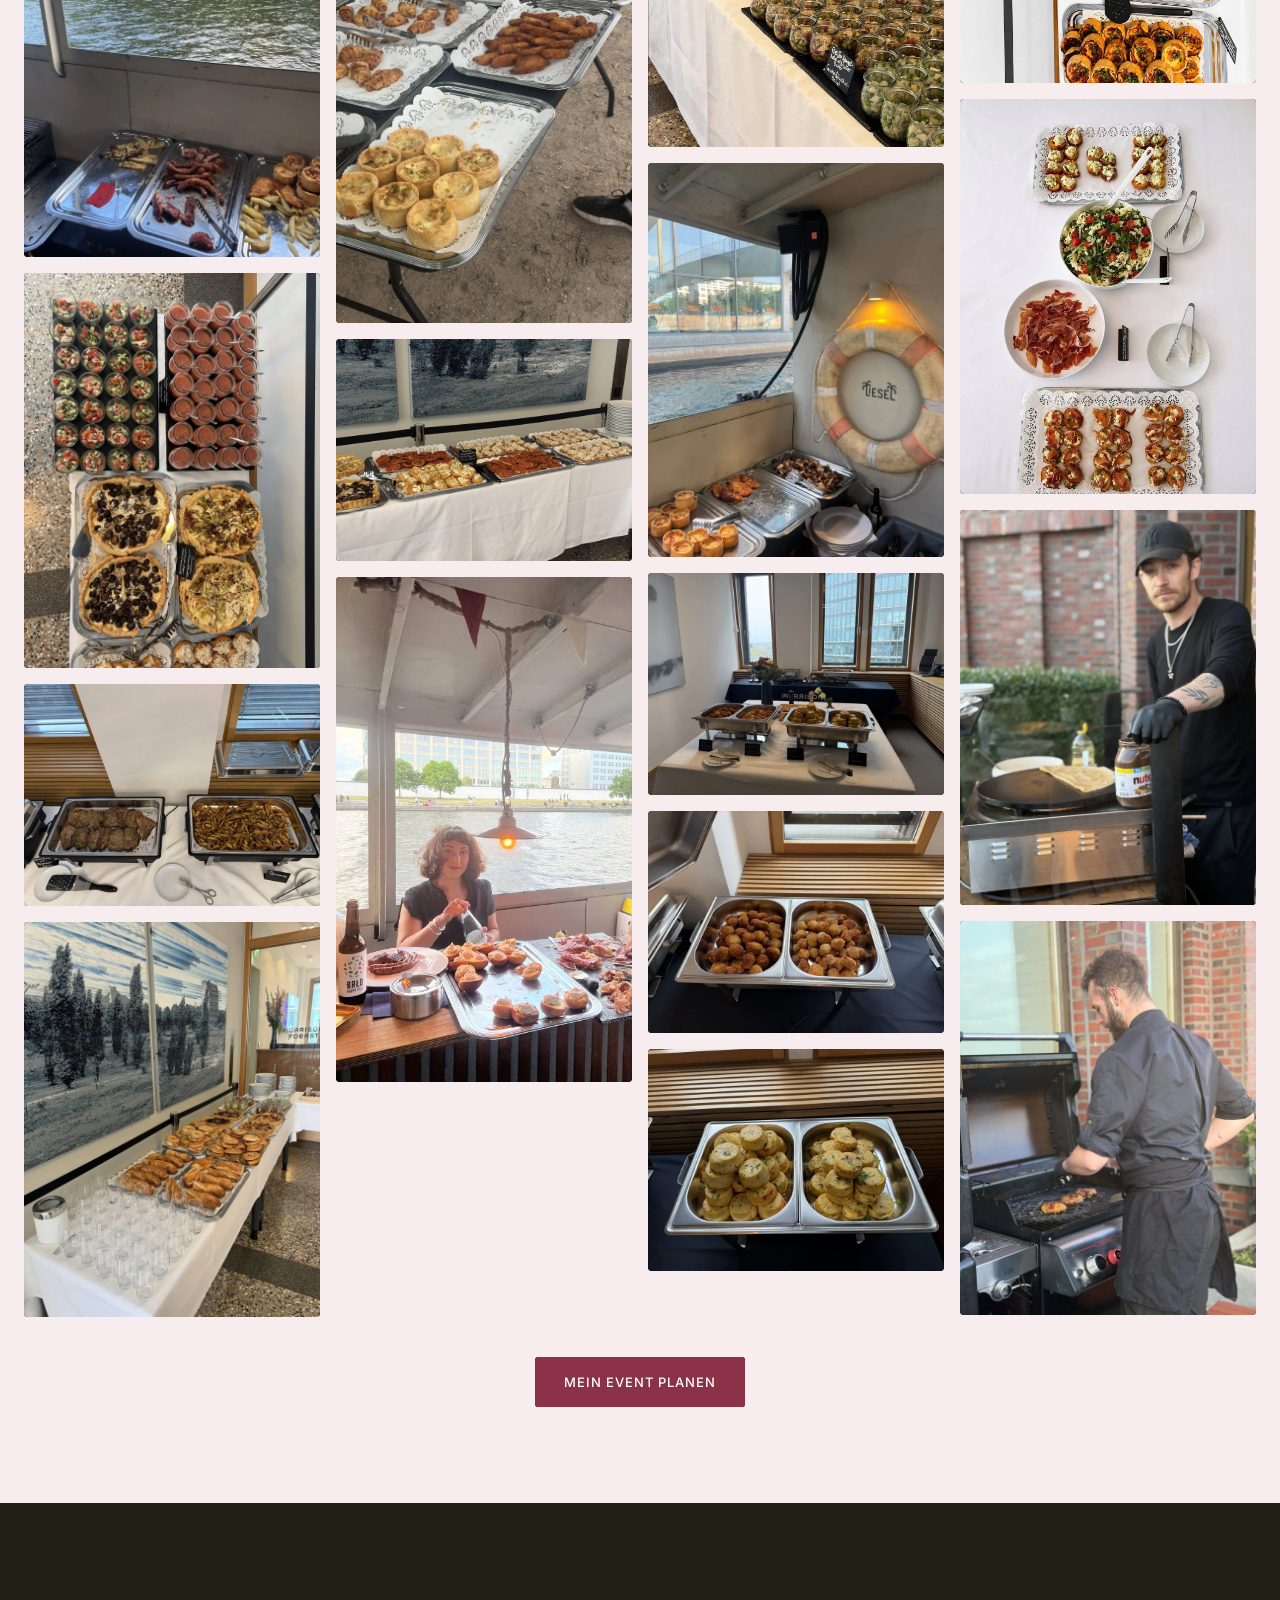
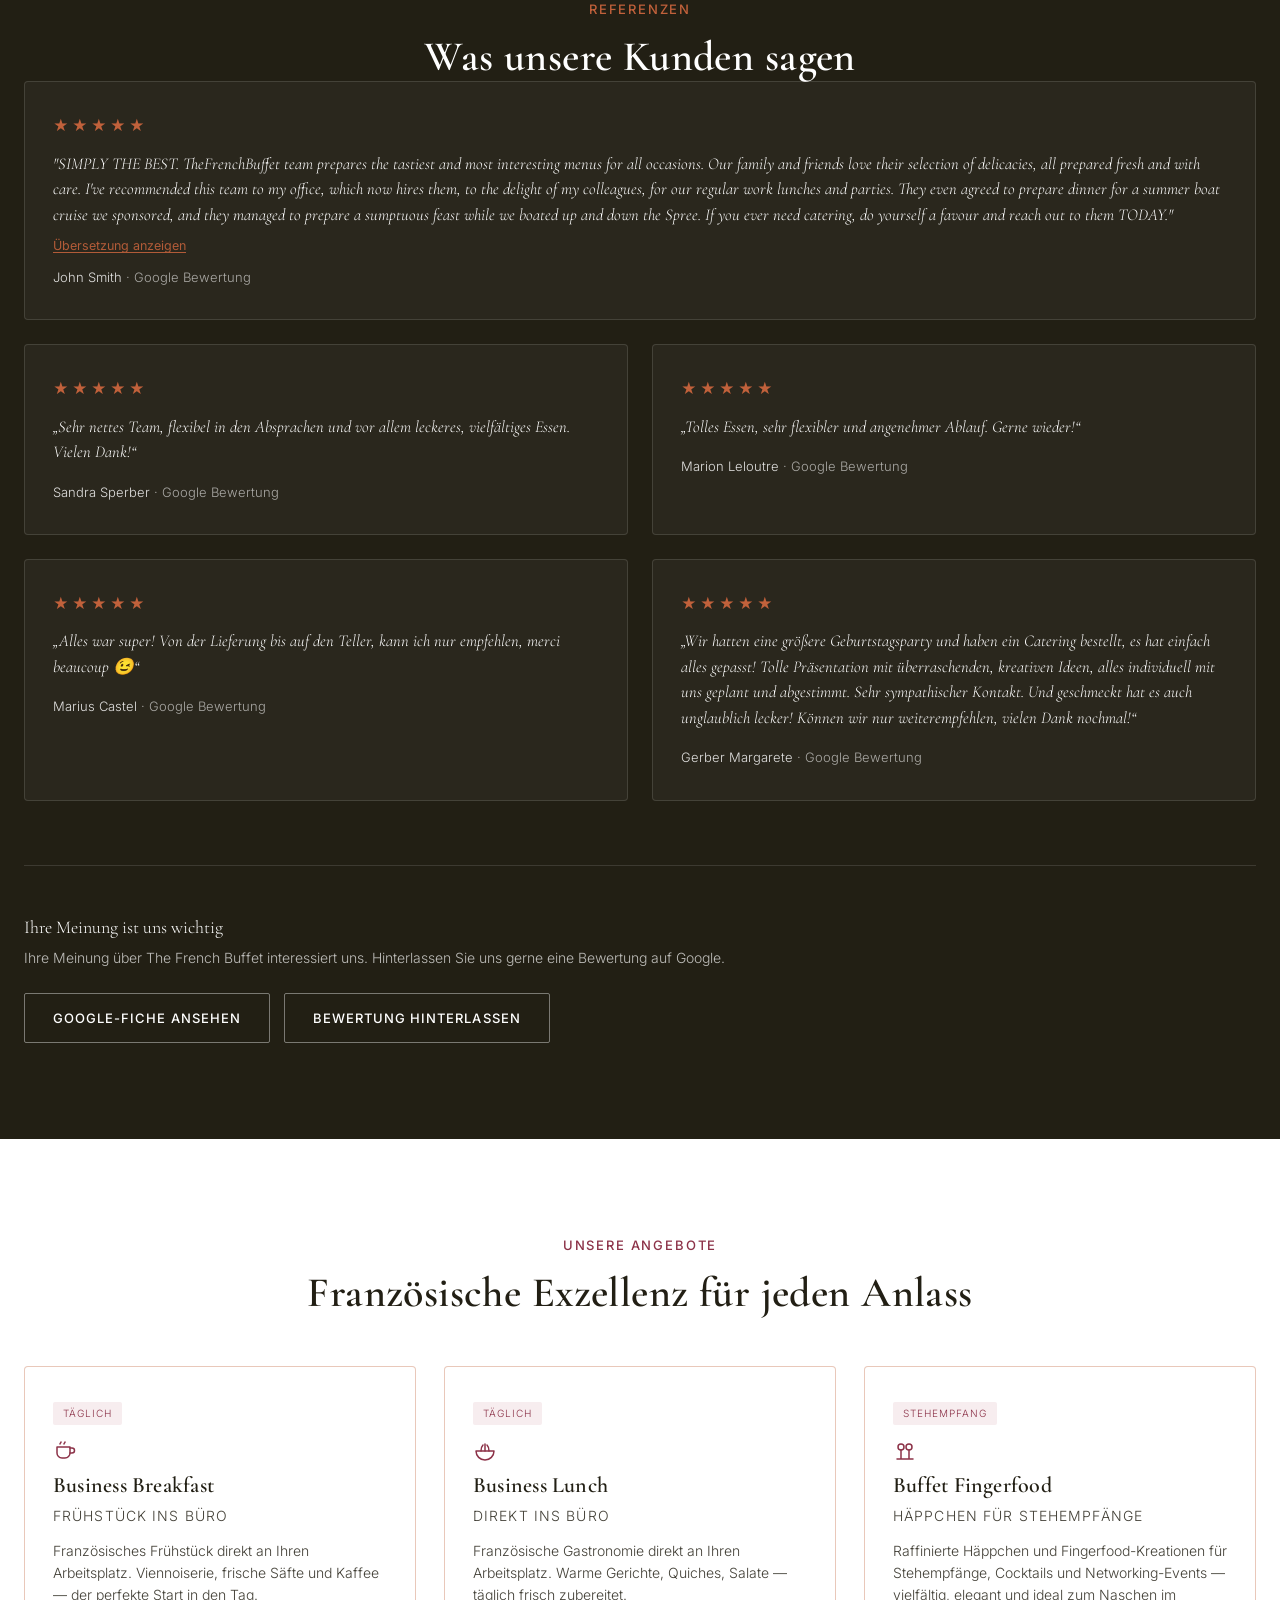
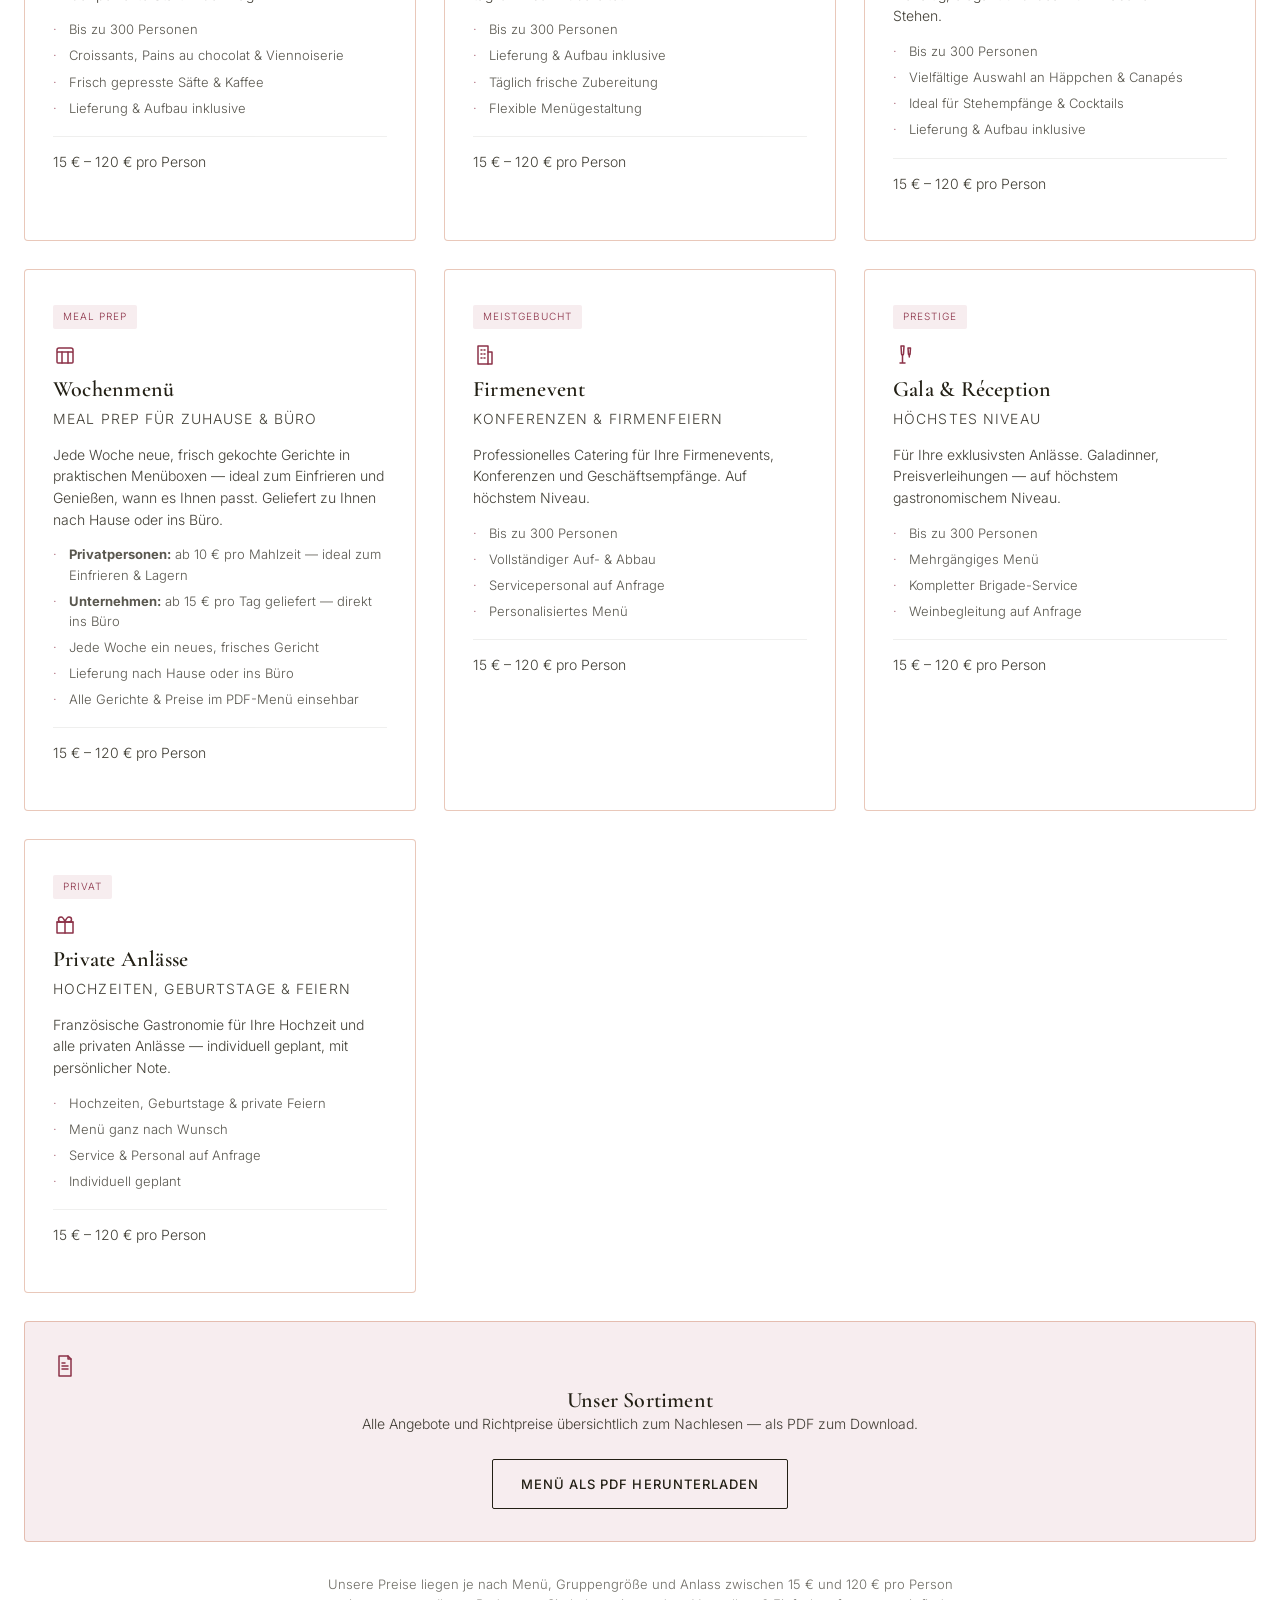
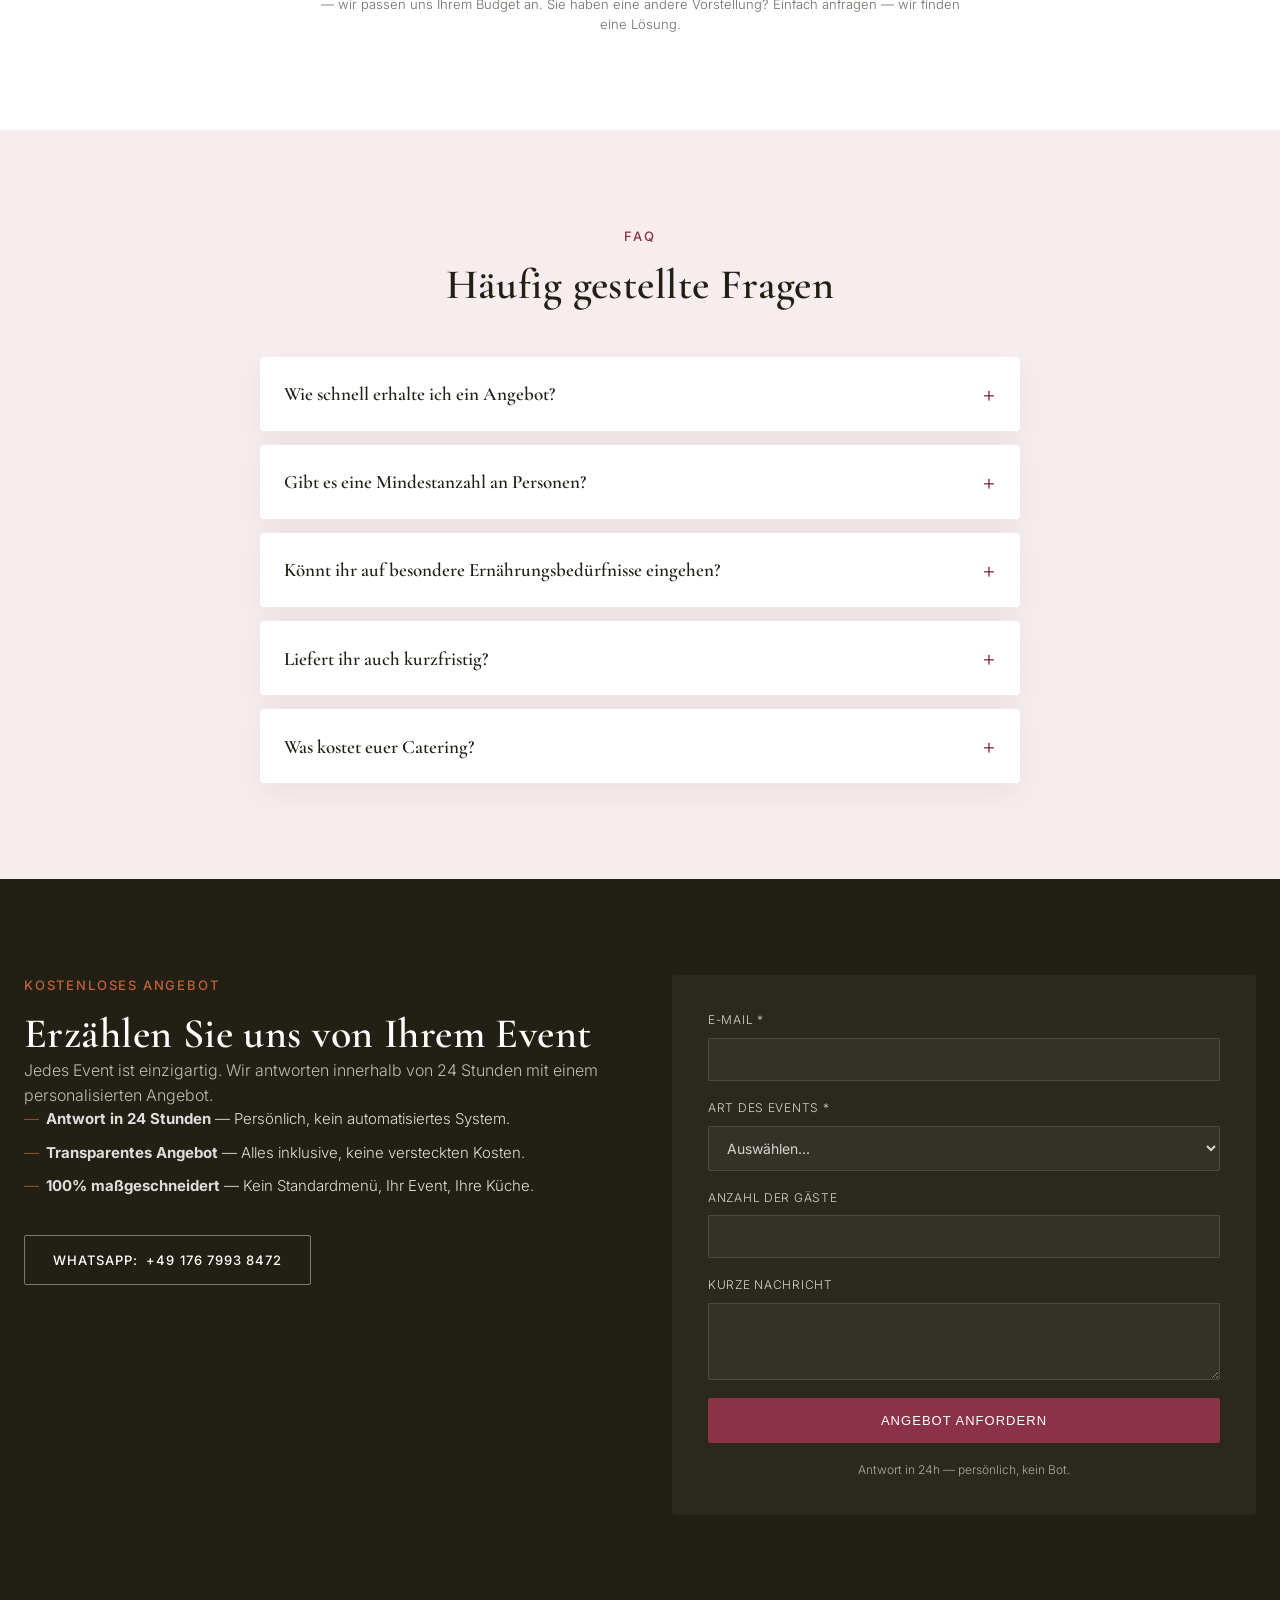
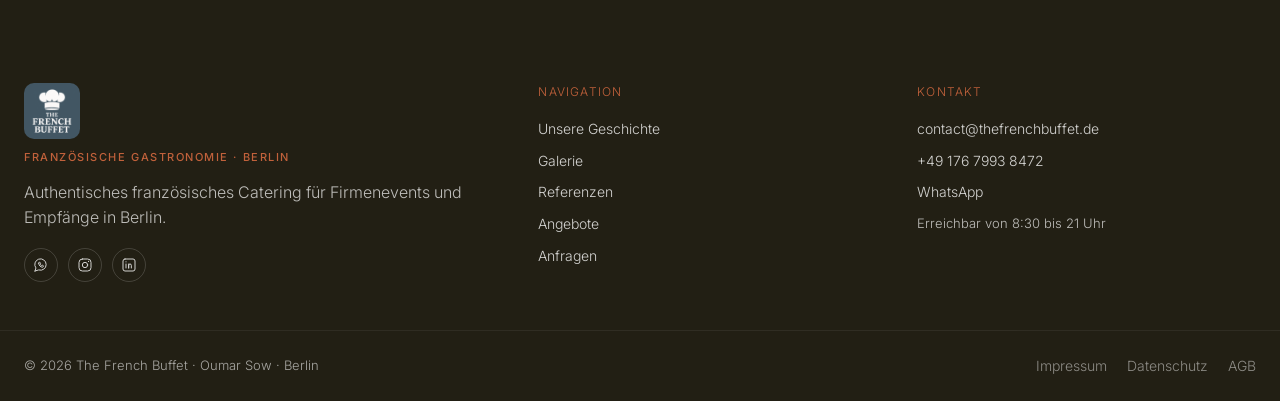
==== commit 145834fa: "Add files via upload" ====
--- a/index.html
+++ b/index.html
@@ -43,7 +43,7 @@
     "name": "Berlin"
   },
   "servesCuisine": "French",
-  "priceRange": "€€",
+  "priceRange": "€15-€120",
   "sameAs": [
     "https://instagram.com/thefrenchbuffet",
     "https://linkedin.com/company/thefrenchbuffet"
@@ -464,7 +464,7 @@
           <li data-i18n="offers.c1.li3">Frisch gepresste Säfte &amp; Kaffee</li>
           <li data-i18n="offers.c1.li4">Lieferung &amp; Aufbau inklusive</li>
         </ul>
-        <p class="price-hint"><span data-i18n="offers.onrequest">Auf Anfrage</span></p>
+        <p class="price-hint"><span data-i18n="offers.pricerange">15 € – 120 € pro Person</span></p>
       </div>
 
       <div class="offer-card">
@@ -479,7 +479,7 @@
           <li data-i18n="offers.c2.li3">Täglich frische Zubereitung</li>
           <li data-i18n="offers.c2.li4">Flexible Menügestaltung</li>
         </ul>
-        <p class="price-hint"><span data-i18n="offers.onrequest">Auf Anfrage</span></p>
+        <p class="price-hint"><span data-i18n="offers.pricerange">15 € – 120 € pro Person</span></p>
       </div>
 
       <div class="offer-card">
@@ -494,7 +494,7 @@
           <li data-i18n="offers.c7.li3">Ideal für Stehempfänge &amp; Cocktails</li>
           <li data-i18n="offers.c7.li4">Lieferung &amp; Aufbau inklusive</li>
         </ul>
-        <p class="price-hint"><span data-i18n="offers.onrequest">Auf Anfrage</span></p>
+        <p class="price-hint"><span data-i18n="offers.pricerange">15 € – 120 € pro Person</span></p>
       </div>
 
       <div class="offer-card">
@@ -510,7 +510,7 @@
           <li data-i18n="offers.c6.li4">Lieferung nach Hause oder ins Büro</li>
           <li data-i18n="offers.c6.li5">Alle Gerichte &amp; Preise im PDF-Menü einsehbar</li>
         </ul>
-        <p class="price-hint"><span data-i18n="offers.onrequest">Auf Anfrage</span></p>
+        <p class="price-hint"><span data-i18n="offers.pricerange">15 € – 120 € pro Person</span></p>
       </div>
 
       <div class="offer-card">
@@ -525,7 +525,7 @@
           <li data-i18n="offers.c3.li3">Servicepersonal auf Anfrage</li>
           <li data-i18n="offers.c3.li4">Personalisiertes Menü</li>
         </ul>
-        <p class="price-hint"><span data-i18n="offers.onrequest">Auf Anfrage</span></p>
+        <p class="price-hint"><span data-i18n="offers.pricerange">15 € – 120 € pro Person</span></p>
       </div>
 
       <div class="offer-card">
@@ -540,7 +540,7 @@
           <li data-i18n="offers.c4.li3">Kompletter Brigade-Service</li>
           <li data-i18n="offers.c4.li4">Weinbegleitung auf Anfrage</li>
         </ul>
-        <p class="price-hint"><span data-i18n="offers.onrequest">Auf Anfrage</span></p>
+        <p class="price-hint"><span data-i18n="offers.pricerange">15 € – 120 € pro Person</span></p>
       </div>
 
       <div class="offer-card">
@@ -555,7 +555,7 @@
           <li data-i18n="offers.c5.li3">Service &amp; Personal auf Anfrage</li>
           <li data-i18n="offers.c5.li4">Individuell geplant</li>
         </ul>
-        <p class="price-hint"><span data-i18n="offers.onrequest">Auf Anfrage</span></p>
+        <p class="price-hint"><span data-i18n="offers.pricerange">15 € – 120 € pro Person</span></p>
       </div>
 
       <div class="offer-card menu-card">
@@ -565,7 +565,7 @@
         <a href="docs/the-french-buffet-menu.pdf" download class="btn btn-outline" data-i18n="offers.menu.cta">Menü als PDF herunterladen</a>
       </div>
     </div>
-    <p class="offers-note" data-i18n="offers.pricenote">Alle Preise sind Richtwerte pro Person und können je nach Nachfrage, Gruppengröße und Menüwahl variieren. Bei größeren Gruppen sind oft attraktivere Konditionen möglich — sprechen Sie uns einfach an. Sie haben eine andere Art von Anlass? Einfach anfragen — wir finden eine Lösung.</p>
+    <p class="offers-note" data-i18n="offers.pricenote">Unsere Preise liegen je nach Menü, Gruppengröße und Anlass zwischen 15 € und 120 € pro Person — wir passen uns Ihrem Budget an. Sie haben eine andere Vorstellung? Einfach anfragen — wir finden eine Lösung.</p>
   </div>
 </section>
 
--- a/css/styles.css
+++ b/css/styles.css
@@ -251,6 +251,9 @@
 }
 .contact-form select option{color:#000}
 .form-note{text-align:center;font-size:12px;opacity:.6}
+.form-status{text-align:center;font-size:13.5px;padding:12px 14px;border-radius:4px;line-height:1.5}
+.form-status--success{background:rgba(92,107,63,.18);color:#B7D19A}
+.form-status--error{background:rgba(140,50,72,.25);color:#F0B4C0}
 
 /* ===== Footer ===== */
 .site-footer{background:var(--dark);color:var(--cream);padding-top:72px}
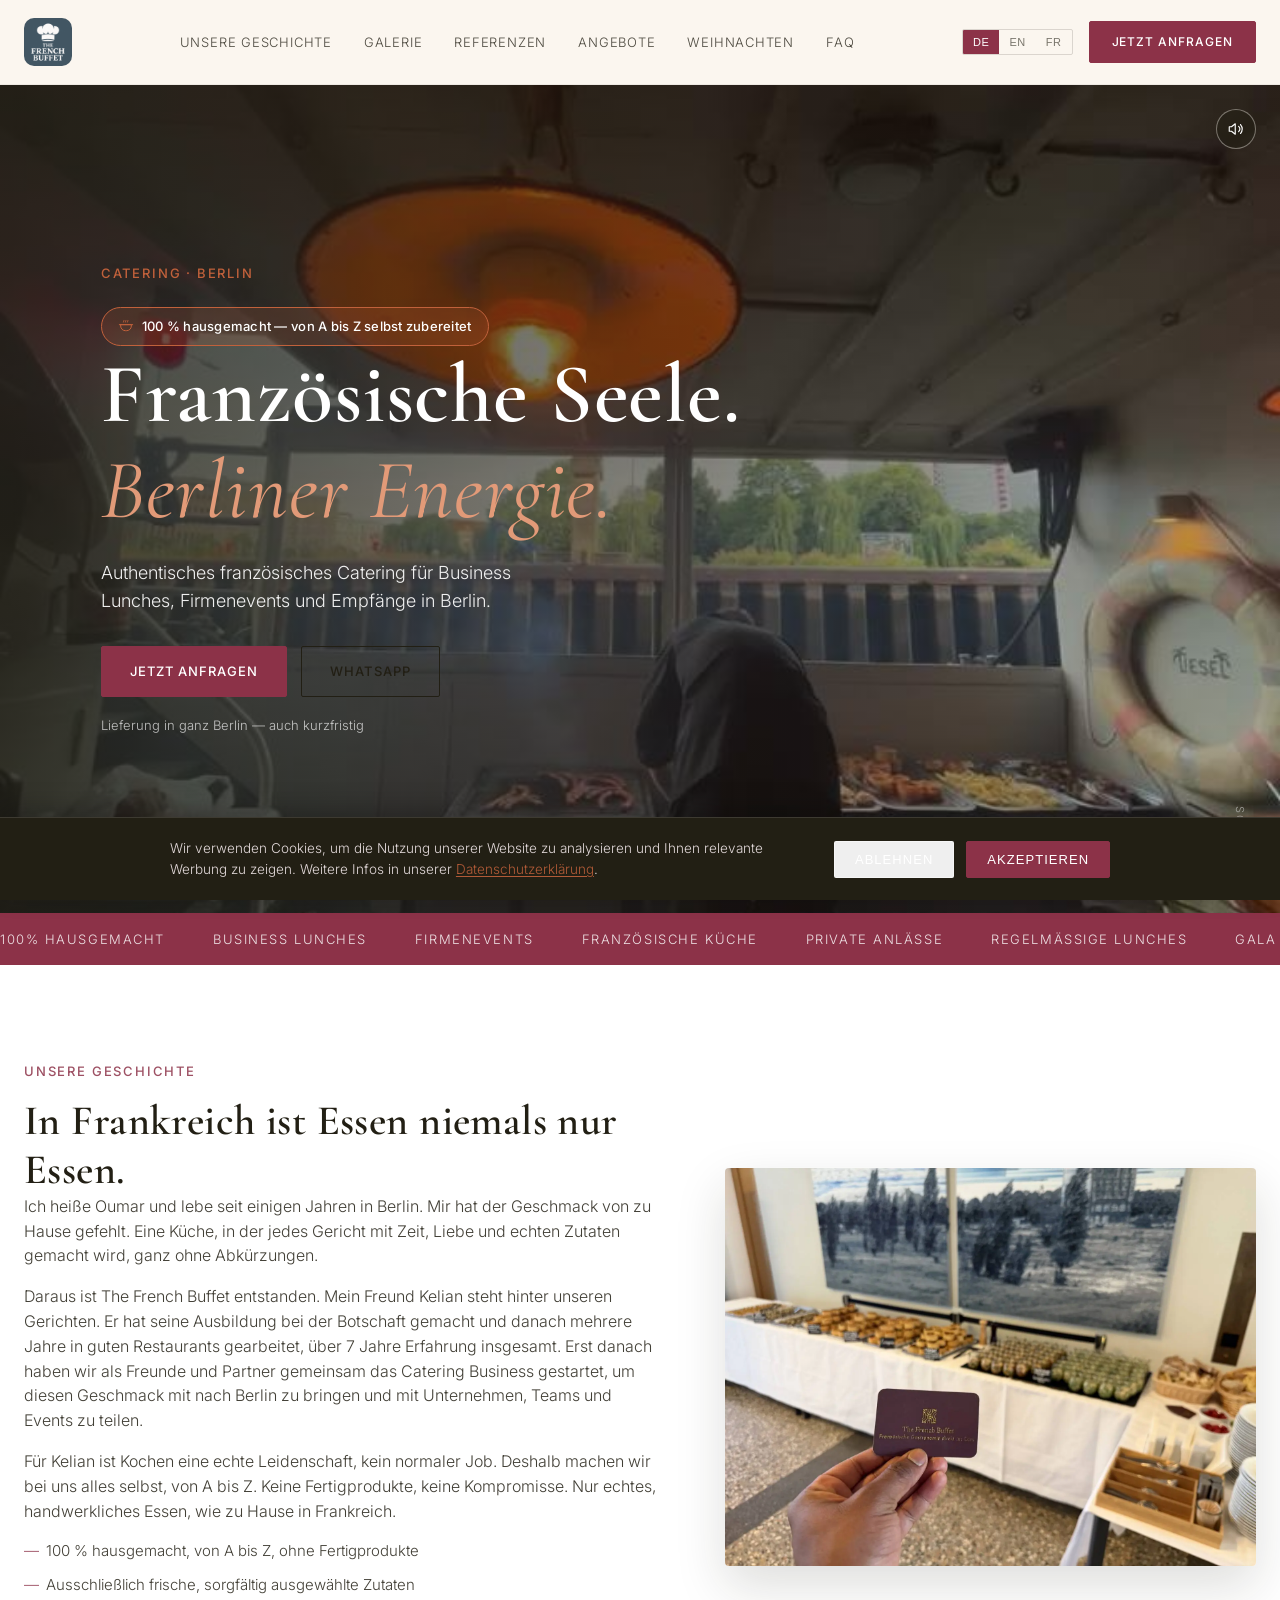
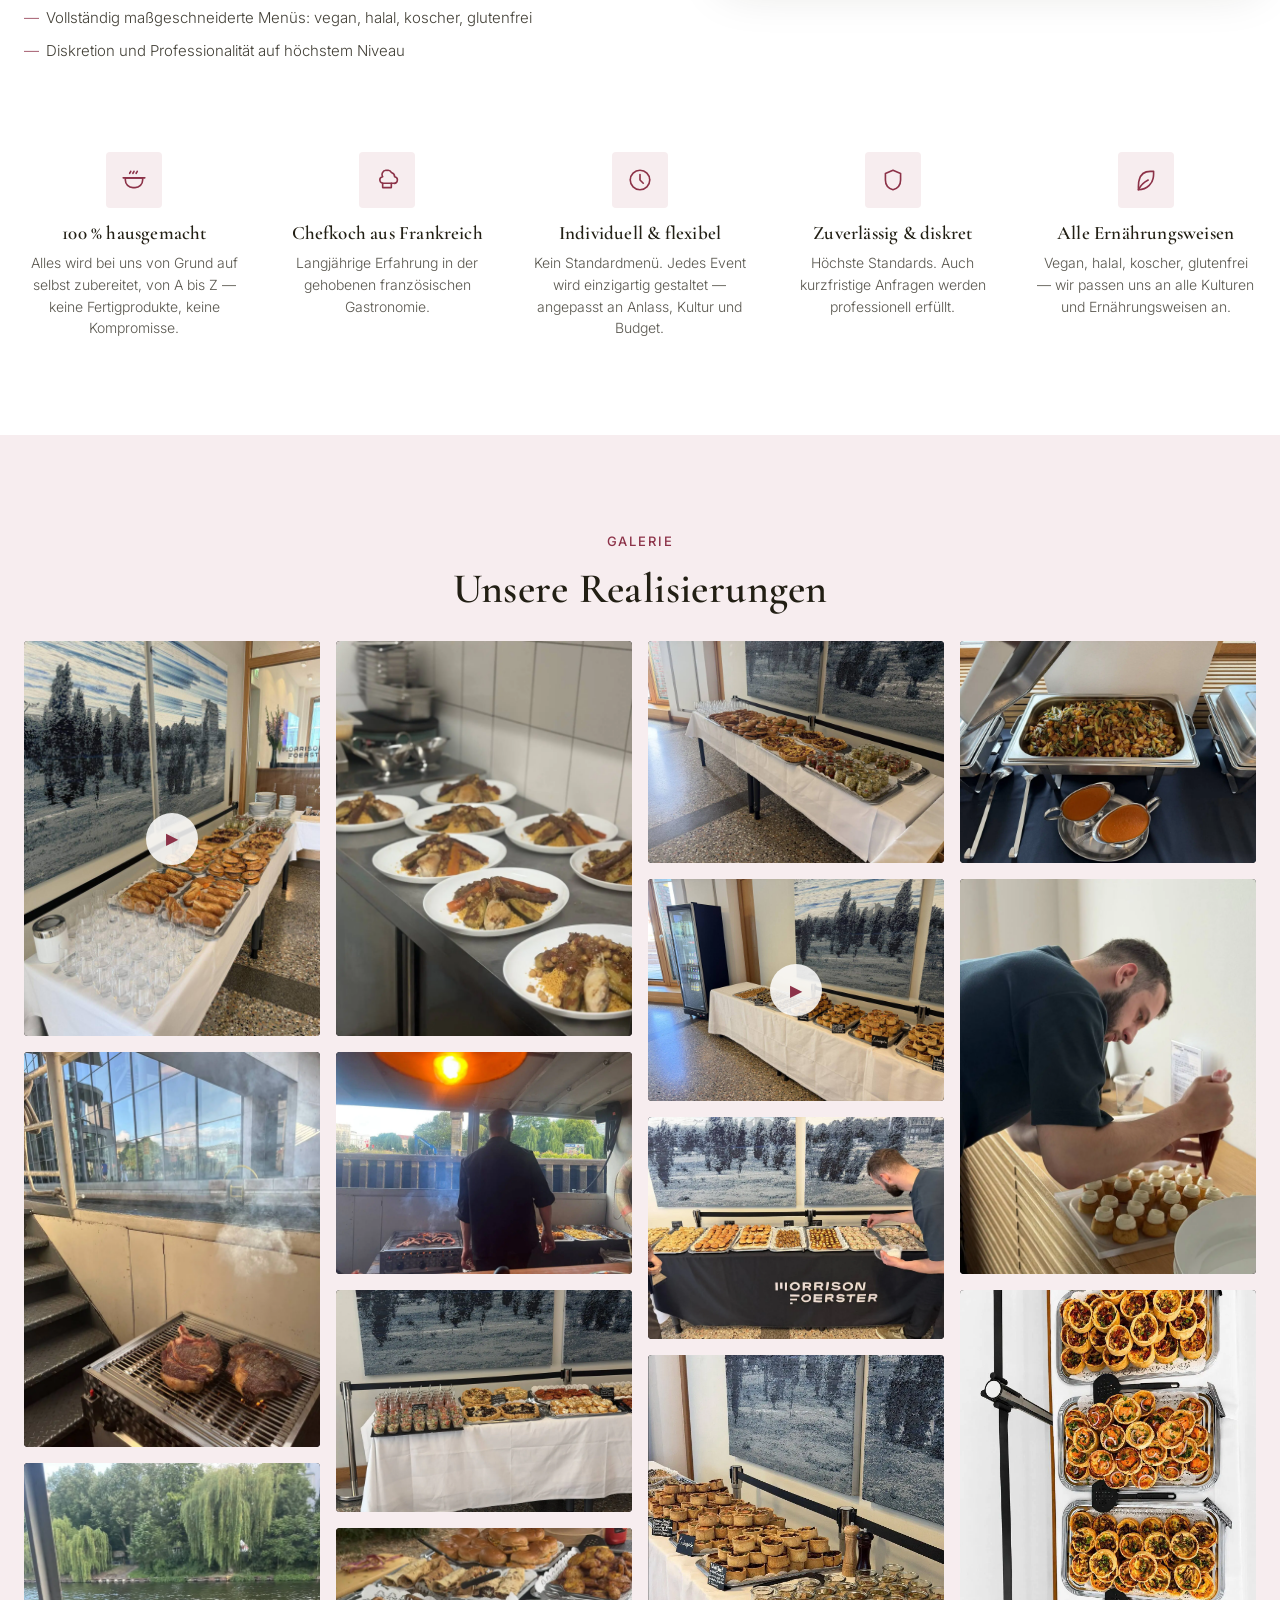
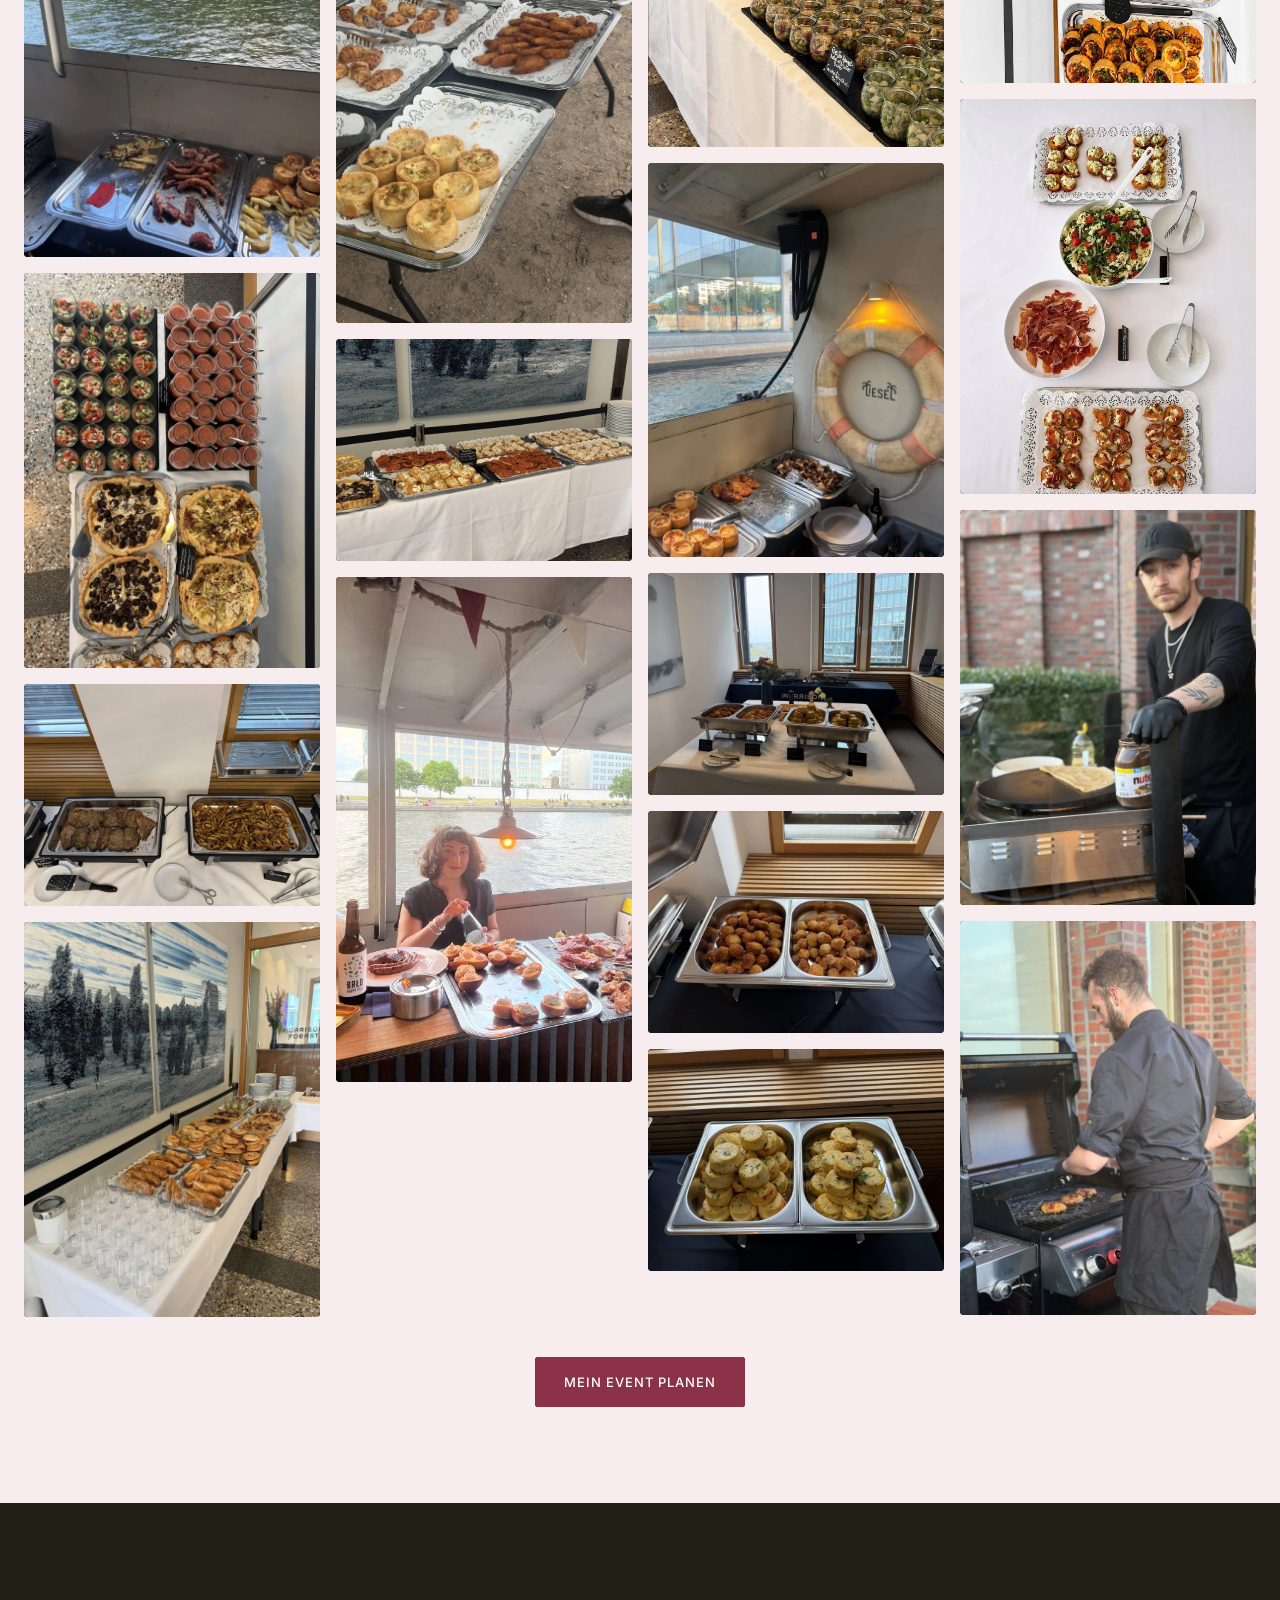
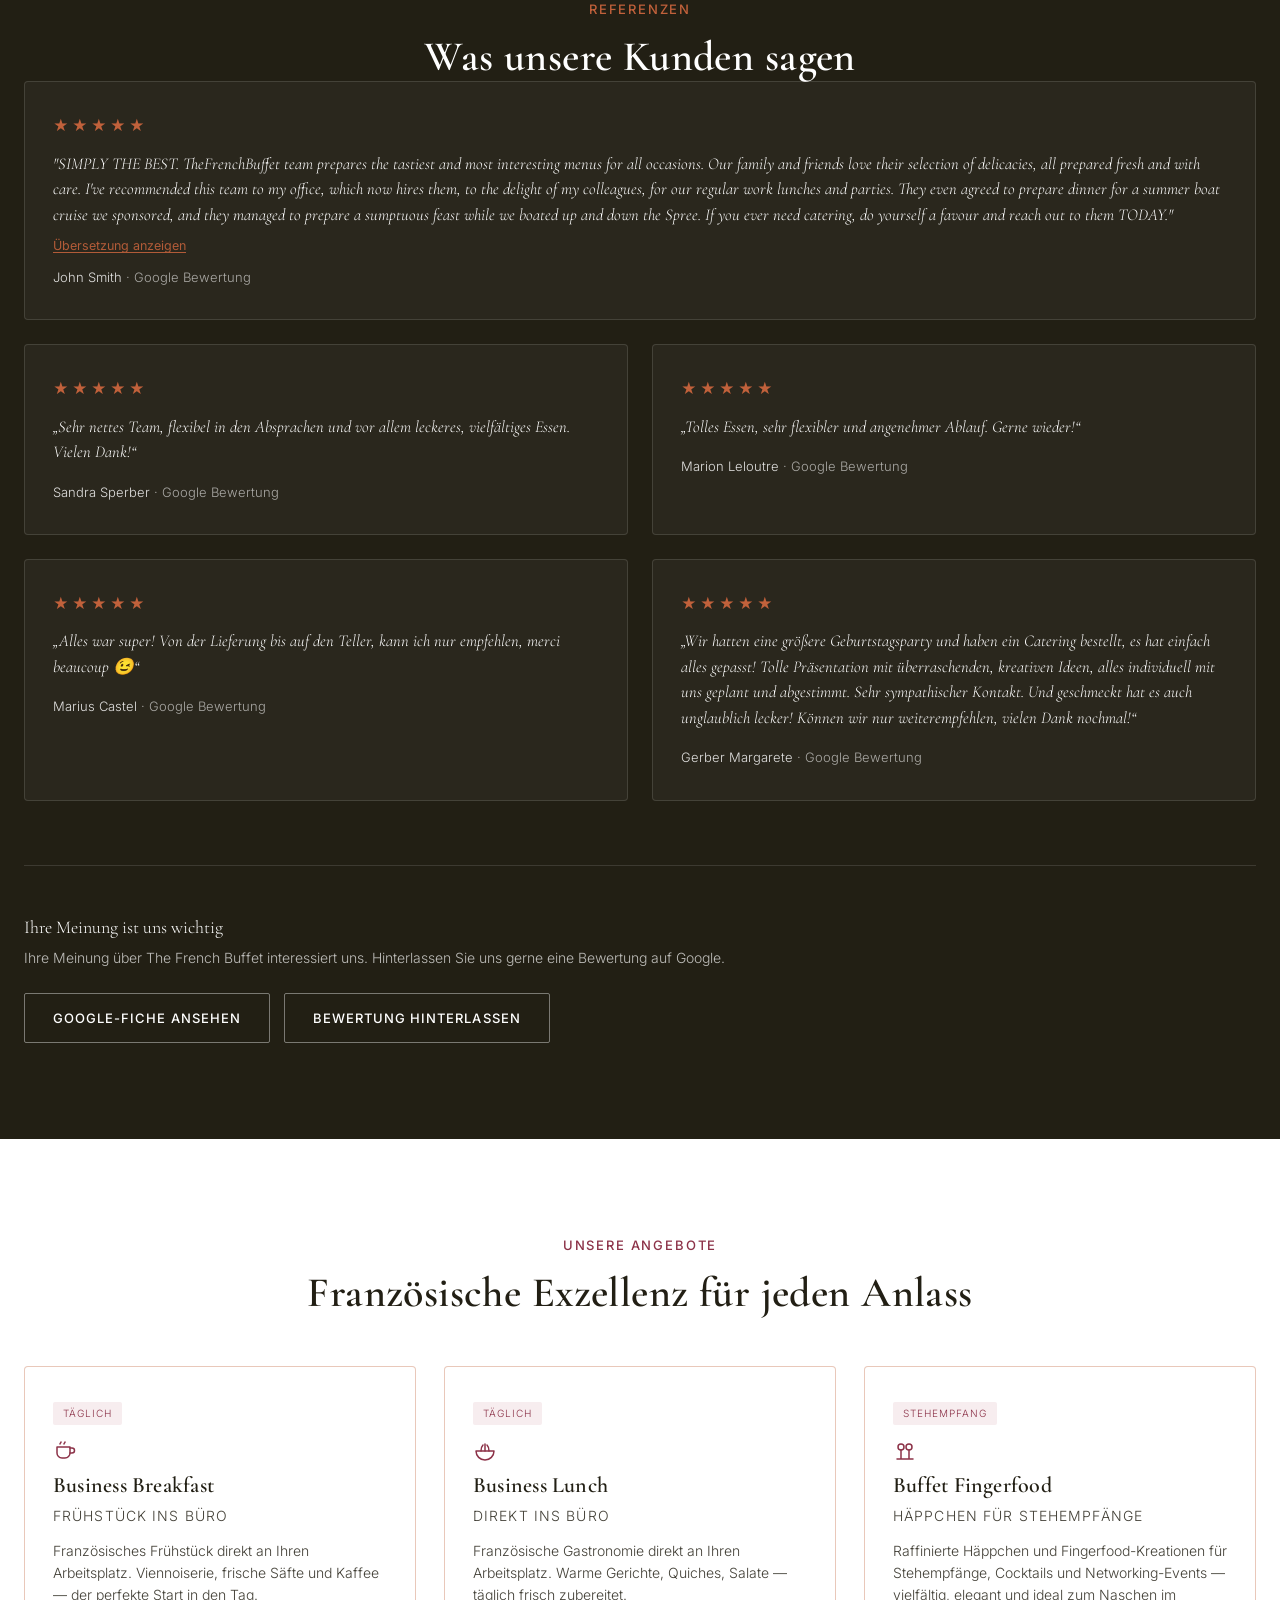
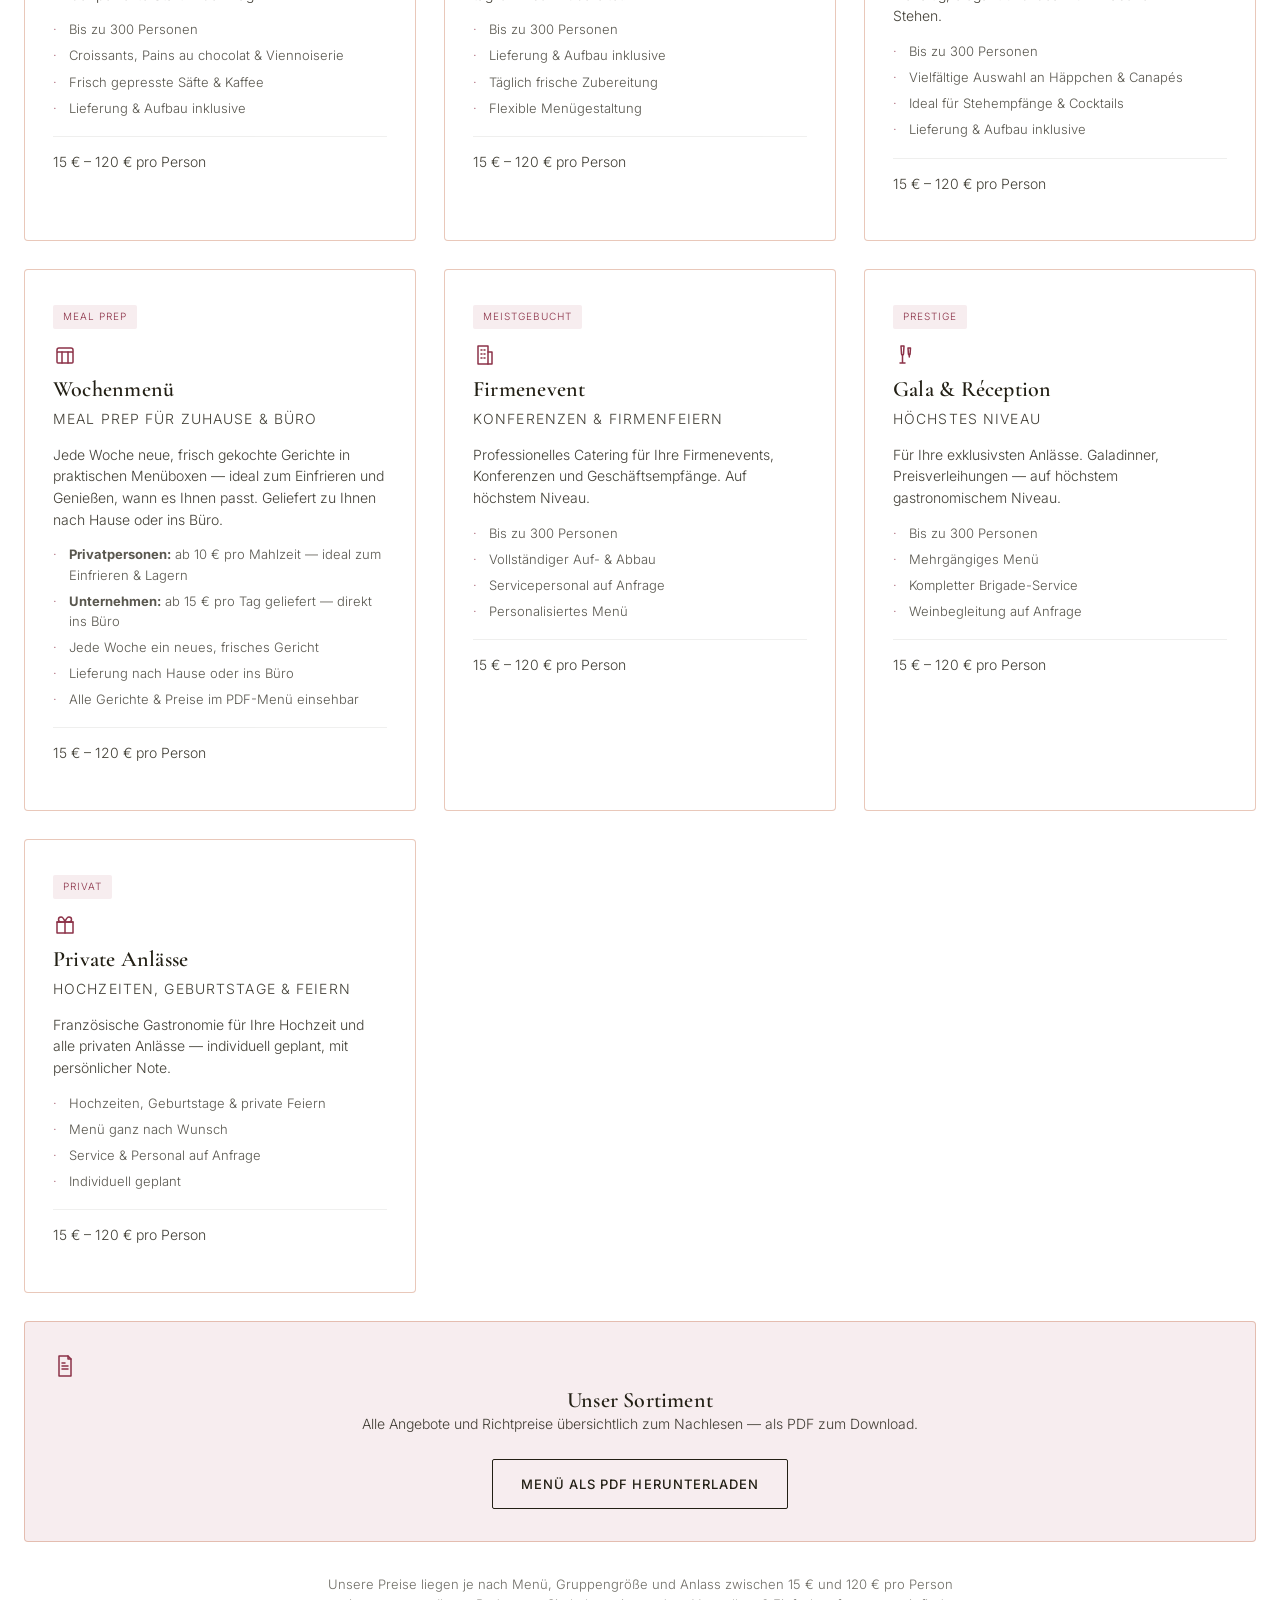
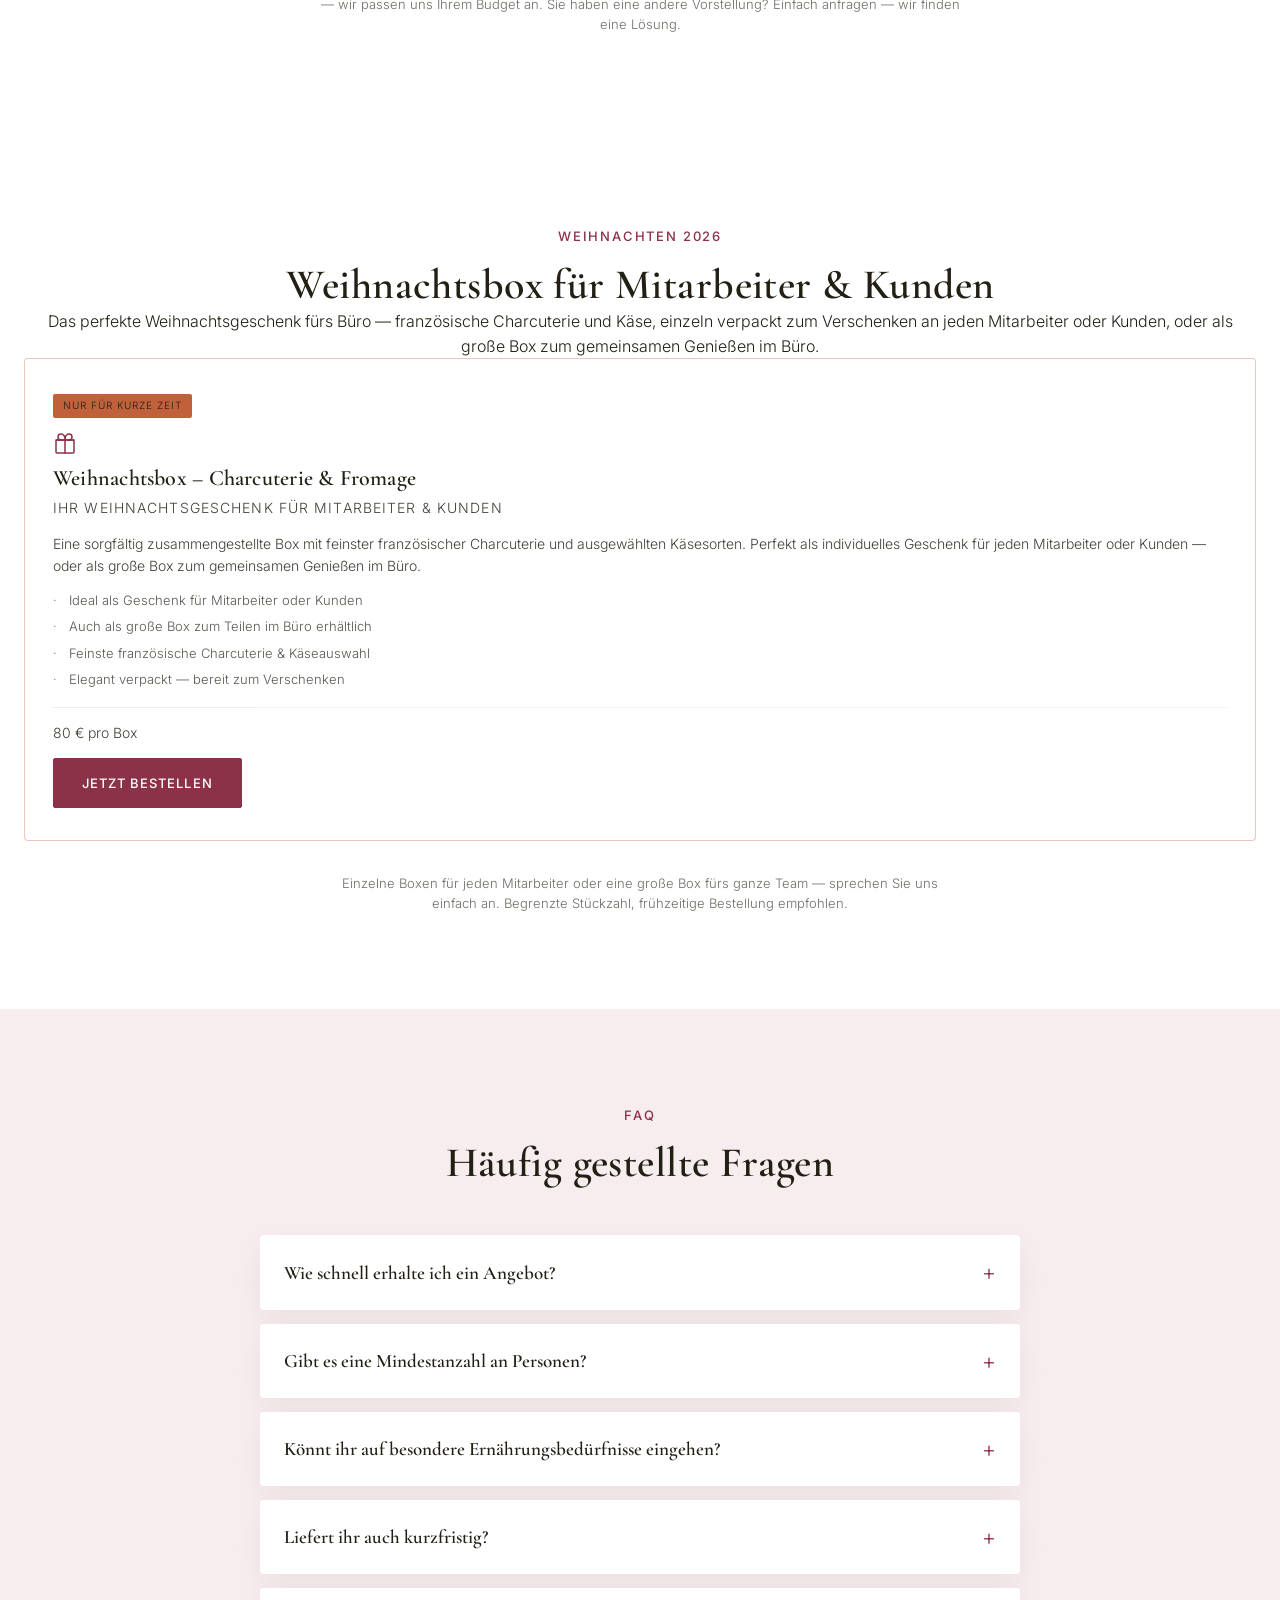
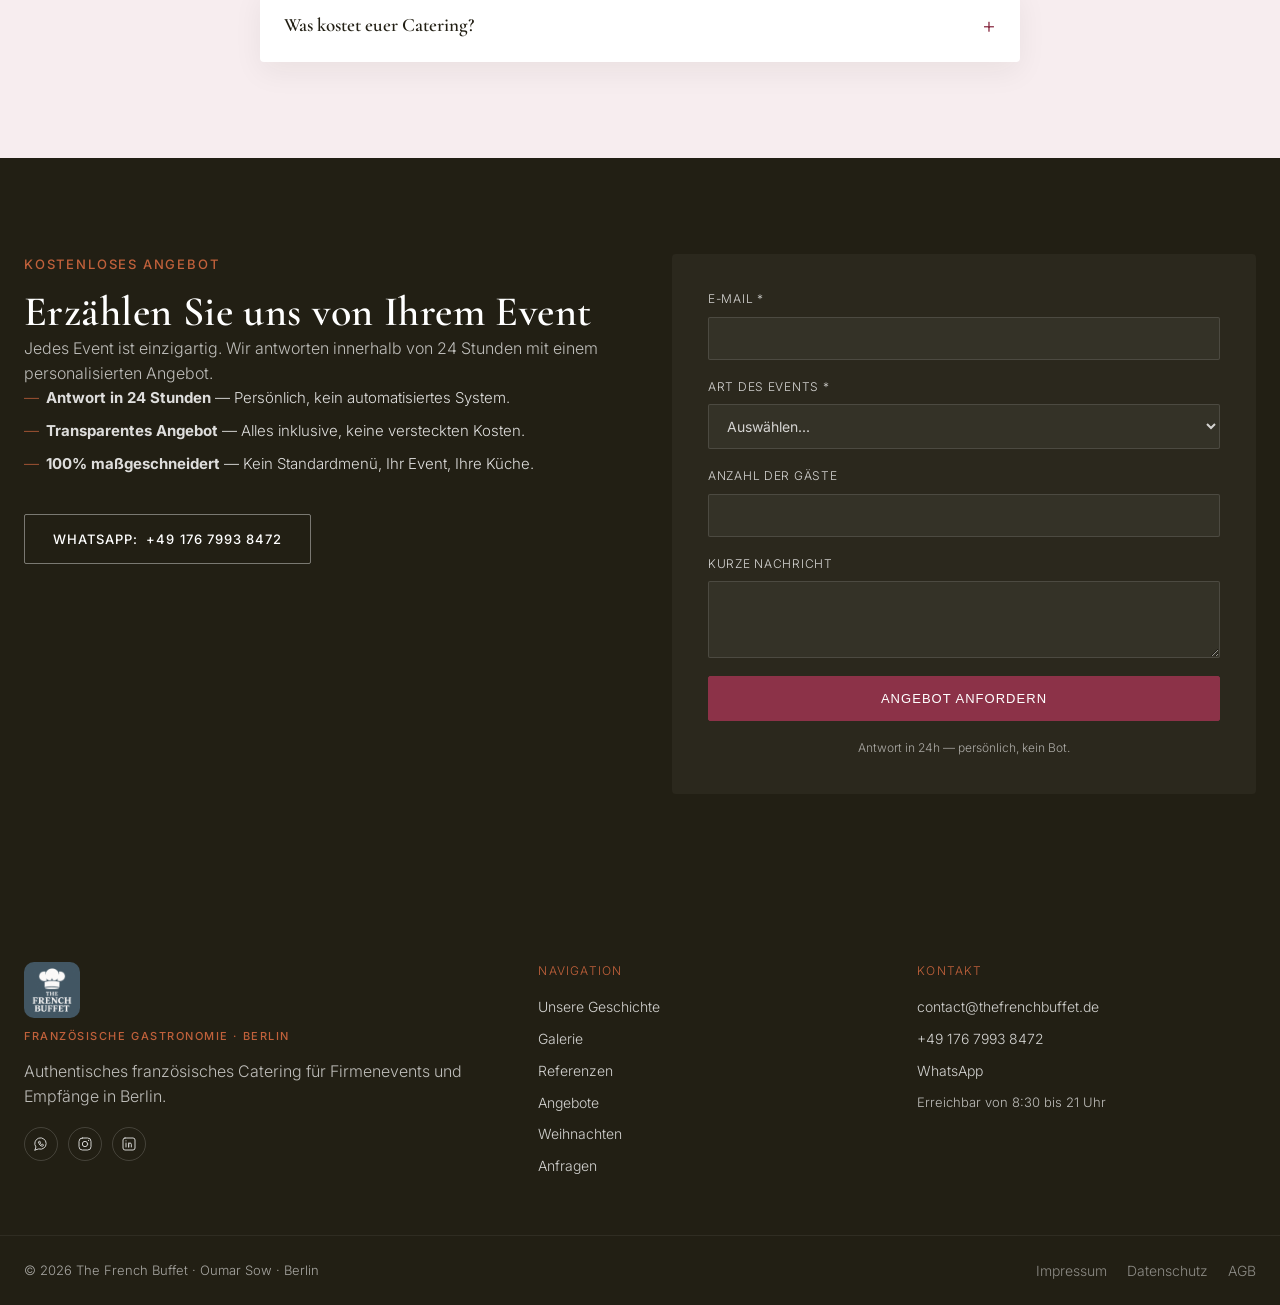
==== commit 155dbaa6: "Add Weihnachtsbox section (index.html)" ====
--- a/index.html
+++ b/index.html
@@ -146,6 +146,7 @@
       <a href="#galerie" data-i18n="nav.gallery">Galerie</a>
       <a href="#referenzen" data-i18n="nav.reviews">Referenzen</a>
       <a href="#angebote" data-i18n="nav.offers">Angebote</a>
+      <a href="#weihnachten" class="nav-xmas" data-i18n="nav.christmas">Weihnachten</a>
       <a href="#faq" data-i18n="nav.faq">FAQ</a>
     </nav>
 
@@ -167,6 +168,7 @@
     <a href="#galerie" data-i18n="nav.gallery">Galerie</a>
     <a href="#referenzen" data-i18n="nav.reviews">Referenzen</a>
     <a href="#angebote" data-i18n="nav.offers">Unsere Angebote</a>
+    <a href="#weihnachten" data-i18n="nav.christmas">Weihnachten</a>
     <a href="#faq" data-i18n="nav.faq">FAQ</a>
     <a href="#anfragen" data-i18n="nav.cta">Jetzt anfragen</a>
   </div>
@@ -566,6 +568,34 @@
       </div>
     </div>
     <p class="offers-note" data-i18n="offers.pricenote">Unsere Preise liegen je nach Menü, Gruppengröße und Anlass zwischen 15 € und 120 € pro Person — wir passen uns Ihrem Budget an. Sie haben eine andere Vorstellung? Einfach anfragen — wir finden eine Lösung.</p>
+  </div>
+</section>
+
+<!-- ============ WEIHNACHTEN / NOËL ============ -->
+<section class="section christmas-section" id="weihnachten">
+  <div class="container">
+    <p class="eyebrow center" data-i18n="christmas.eyebrow">WEIHNACHTEN 2026</p>
+    <h2 class="center" data-i18n="christmas.title">Weihnachtsbox für Mitarbeiter &amp; Kunden</h2>
+    <p class="center boxes-intro" data-i18n="christmas.intro">Das perfekte Weihnachtsgeschenk fürs Büro — französische Charcuterie und Käse, einzeln verpackt zum Verschenken an jeden Mitarbeiter oder Kunden, oder als große Box zum gemeinsamen Genießen im Büro.</p>
+
+    <div class="christmas-card-wrap">
+      <div class="offer-card christmas-card">
+        <span class="offer-tag gold" data-i18n="christmas.tag">NUR FÜR KURZE ZEIT</span>
+        <span class="card-icon"><svg viewBox="0 0 24 24" fill="none" stroke="currentColor" stroke-width="1.5" stroke-linecap="round" stroke-linejoin="round"><rect x="3" y="8" width="18" height="13" rx="1"/><path d="M3 8h18M12 8v13"/><path d="M8 8a3 3 0 0 1 0-6c2 0 4 2 4 6M16 8a3 3 0 0 0 0-6c-2 0-4 2-4 6"/></svg></span>
+        <h3 data-i18n="christmas.c1.title">Weihnachtsbox – Charcuterie &amp; Fromage</h3>
+        <p class="offer-kicker" data-i18n="christmas.c1.kicker">IHR WEIHNACHTSGESCHENK FÜR MITARBEITER &amp; KUNDEN</p>
+        <p data-i18n="christmas.c1.desc">Eine sorgfältig zusammengestellte Box mit feinster französischer Charcuterie und ausgewählten Käsesorten. Perfekt als individuelles Geschenk für jeden Mitarbeiter oder Kunden — oder als große Box zum gemeinsamen Genießen im Büro.</p>
+        <ul>
+          <li data-i18n="christmas.c1.li1">Ideal als Geschenk für Mitarbeiter oder Kunden</li>
+          <li data-i18n="christmas.c1.li2">Auch als große Box zum Teilen im Büro erhältlich</li>
+          <li data-i18n="christmas.c1.li3">Feinste französische Charcuterie &amp; Käseauswahl</li>
+          <li data-i18n="christmas.c1.li4">Elegant verpackt — bereit zum Verschenken</li>
+        </ul>
+        <p class="price-hint"><span data-i18n="christmas.price">80 € pro Box</span></p>
+        <a href="#anfragen" class="btn btn-primary" data-i18n="christmas.cta">Jetzt bestellen</a>
+      </div>
+    </div>
+    <p class="offers-note" data-i18n="christmas.note">Einzelne Boxen für jeden Mitarbeiter oder eine große Box fürs ganze Team — sprechen Sie uns einfach an. Begrenzte Stückzahl, frühzeitige Bestellung empfohlen.</p>
   </div>
 </section>
 
@@ -630,6 +660,7 @@
           <option data-i18n="contact.form.opt2">Firmenevent</option>
           <option data-i18n="contact.form.opt3">Konferenz / Meeting</option>
           <option data-i18n="contact.form.opt4">Gala / Empfang</option>
+          <option data-i18n="contact.form.opt6">Weihnachtsbox</option>
           <option data-i18n="contact.form.opt5">Sonstiges</option>
         </select>
       </label>
@@ -671,6 +702,7 @@
       <a href="#galerie" data-i18n="nav.gallery">Galerie</a>
       <a href="#referenzen" data-i18n="nav.reviews">Referenzen</a>
       <a href="#angebote" data-i18n="nav.offers">Angebote</a>
+      <a href="#weihnachten" data-i18n="nav.christmas">Weihnachten</a>
       <a href="#anfragen" data-i18n="nav.cta2">Anfragen</a>
     </div>
     <div>
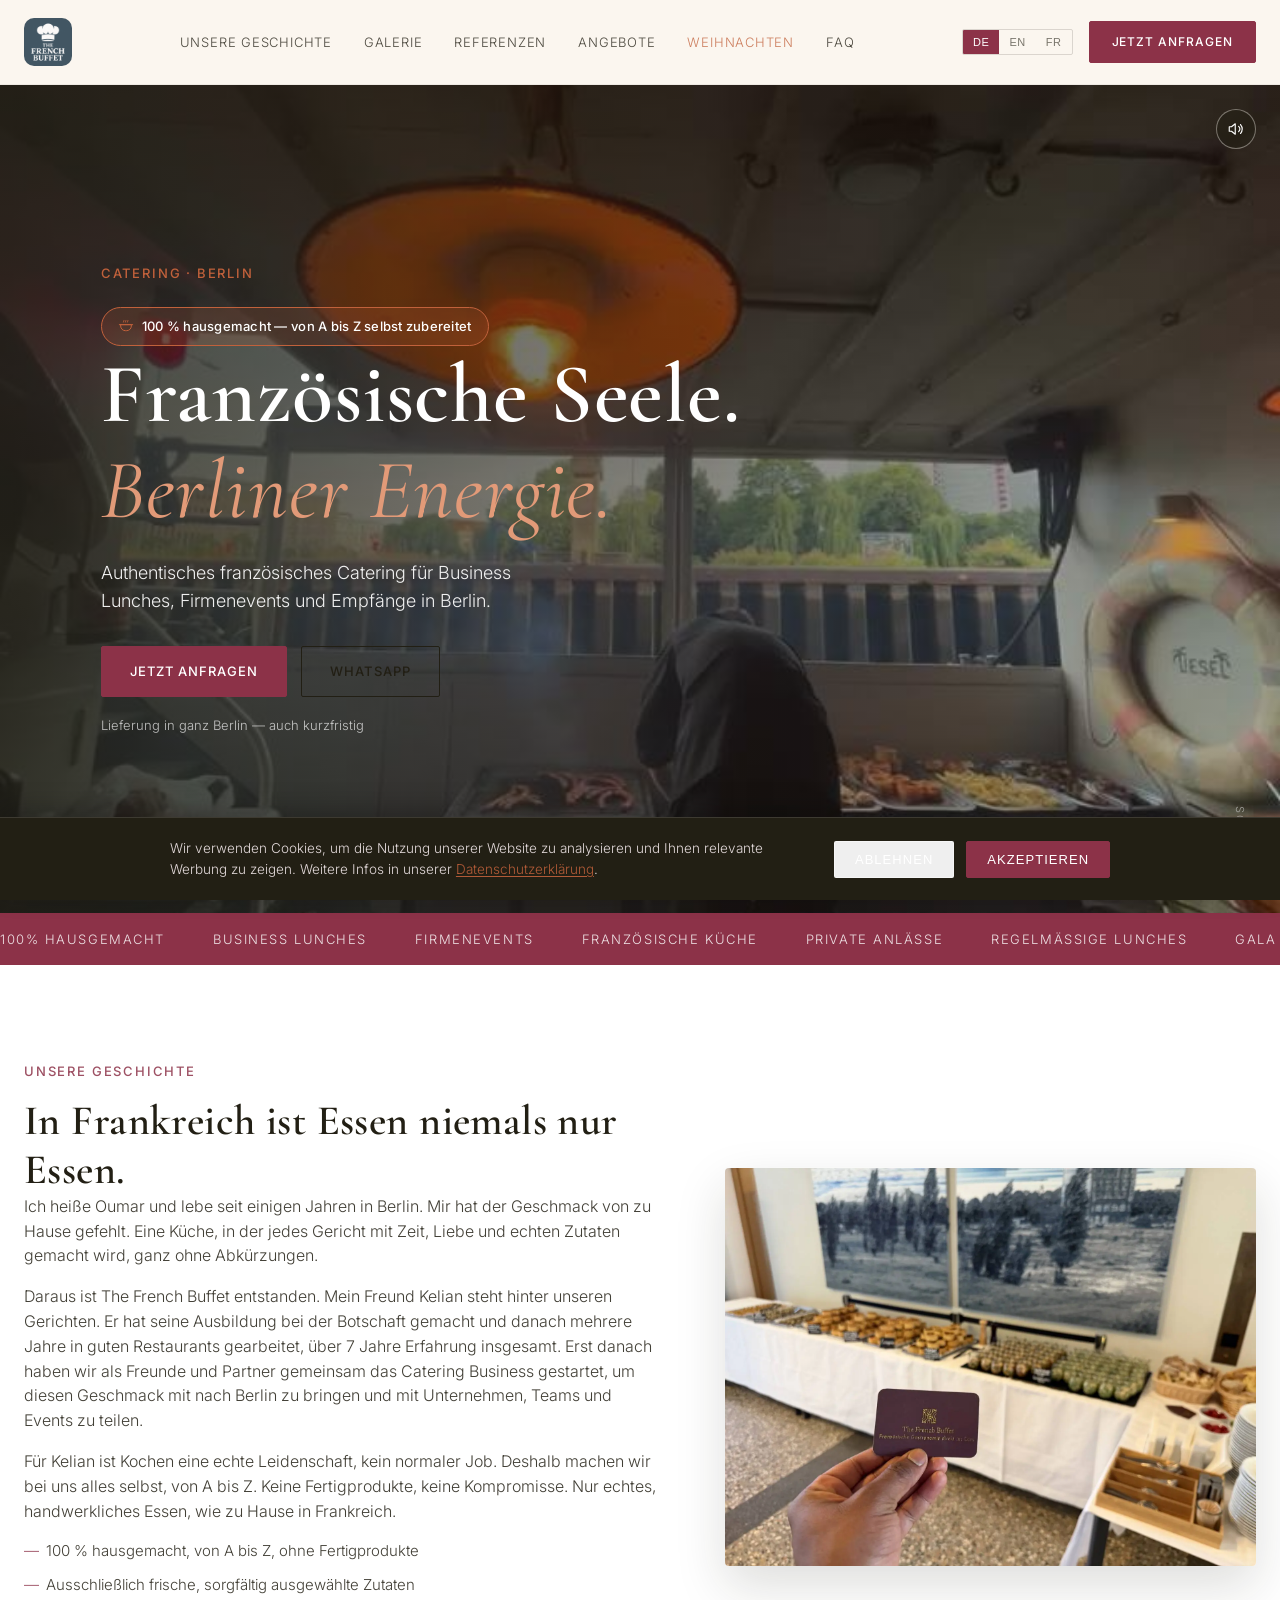
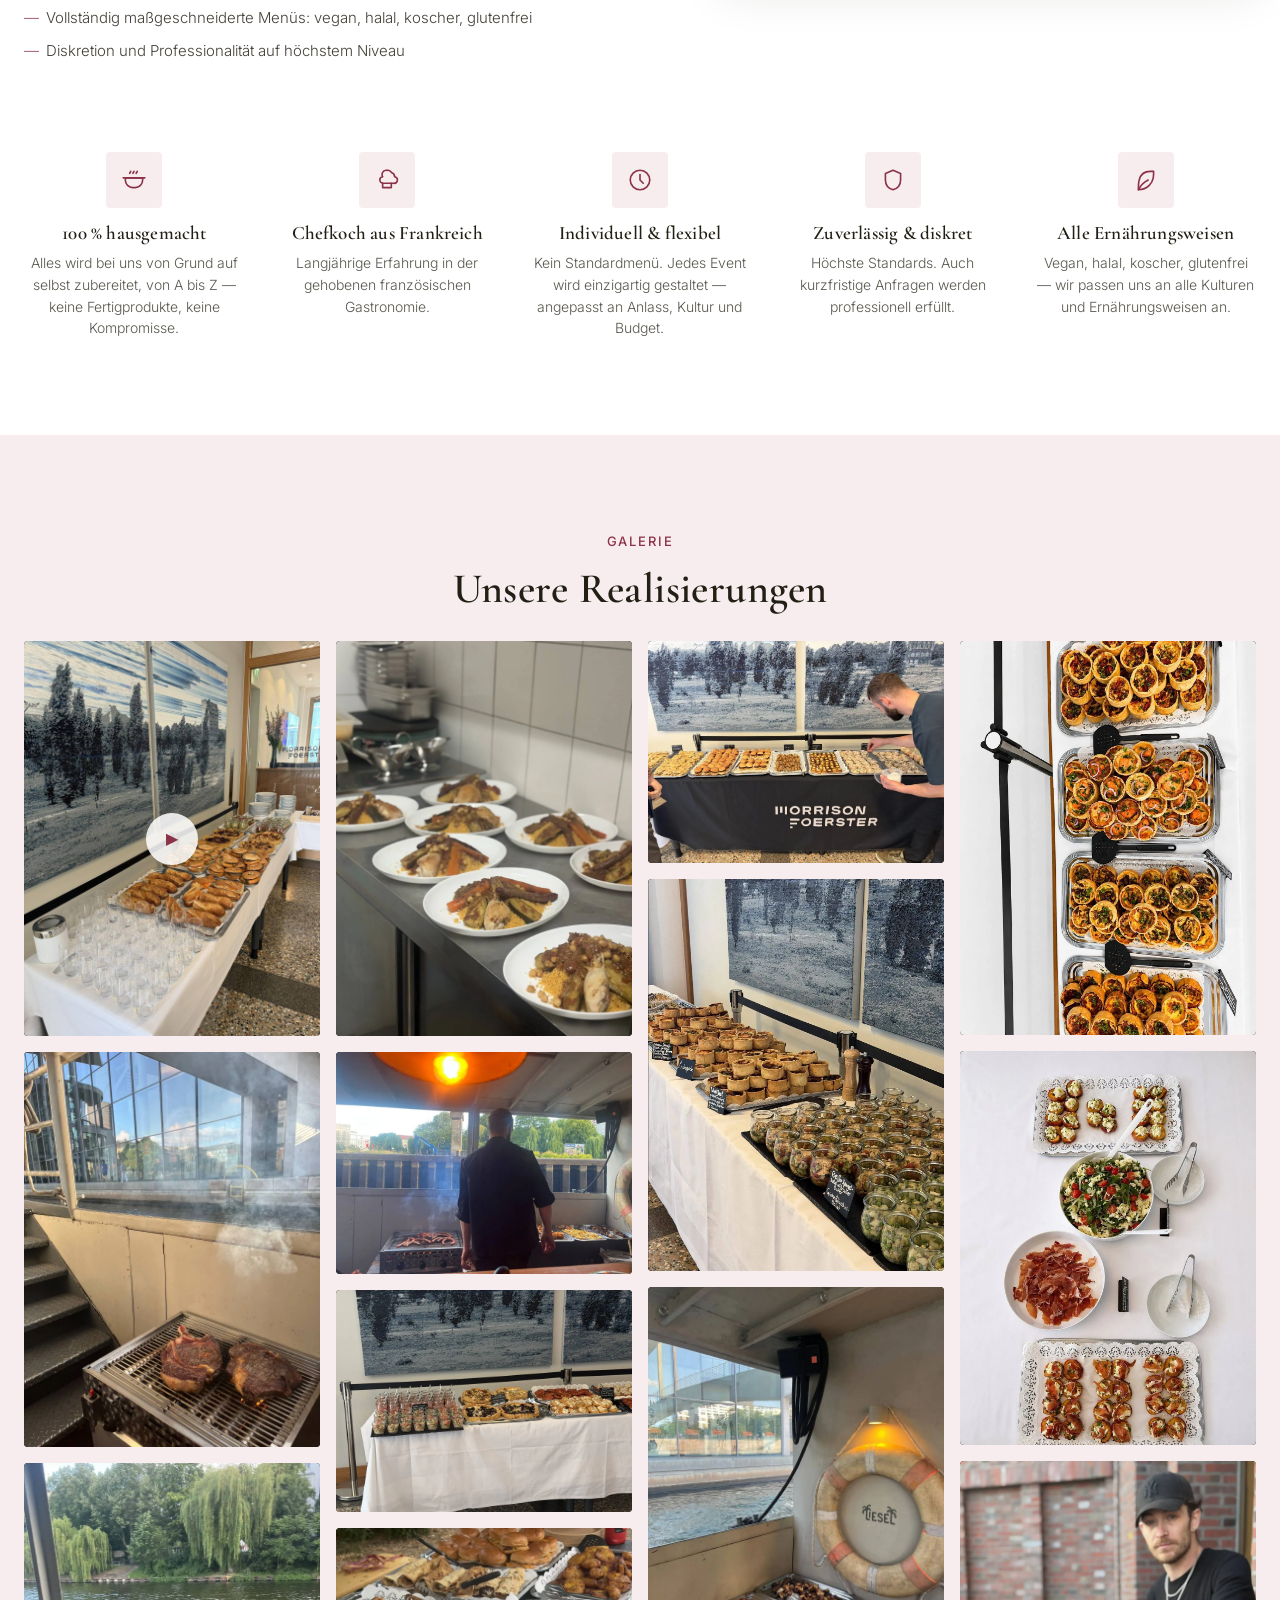
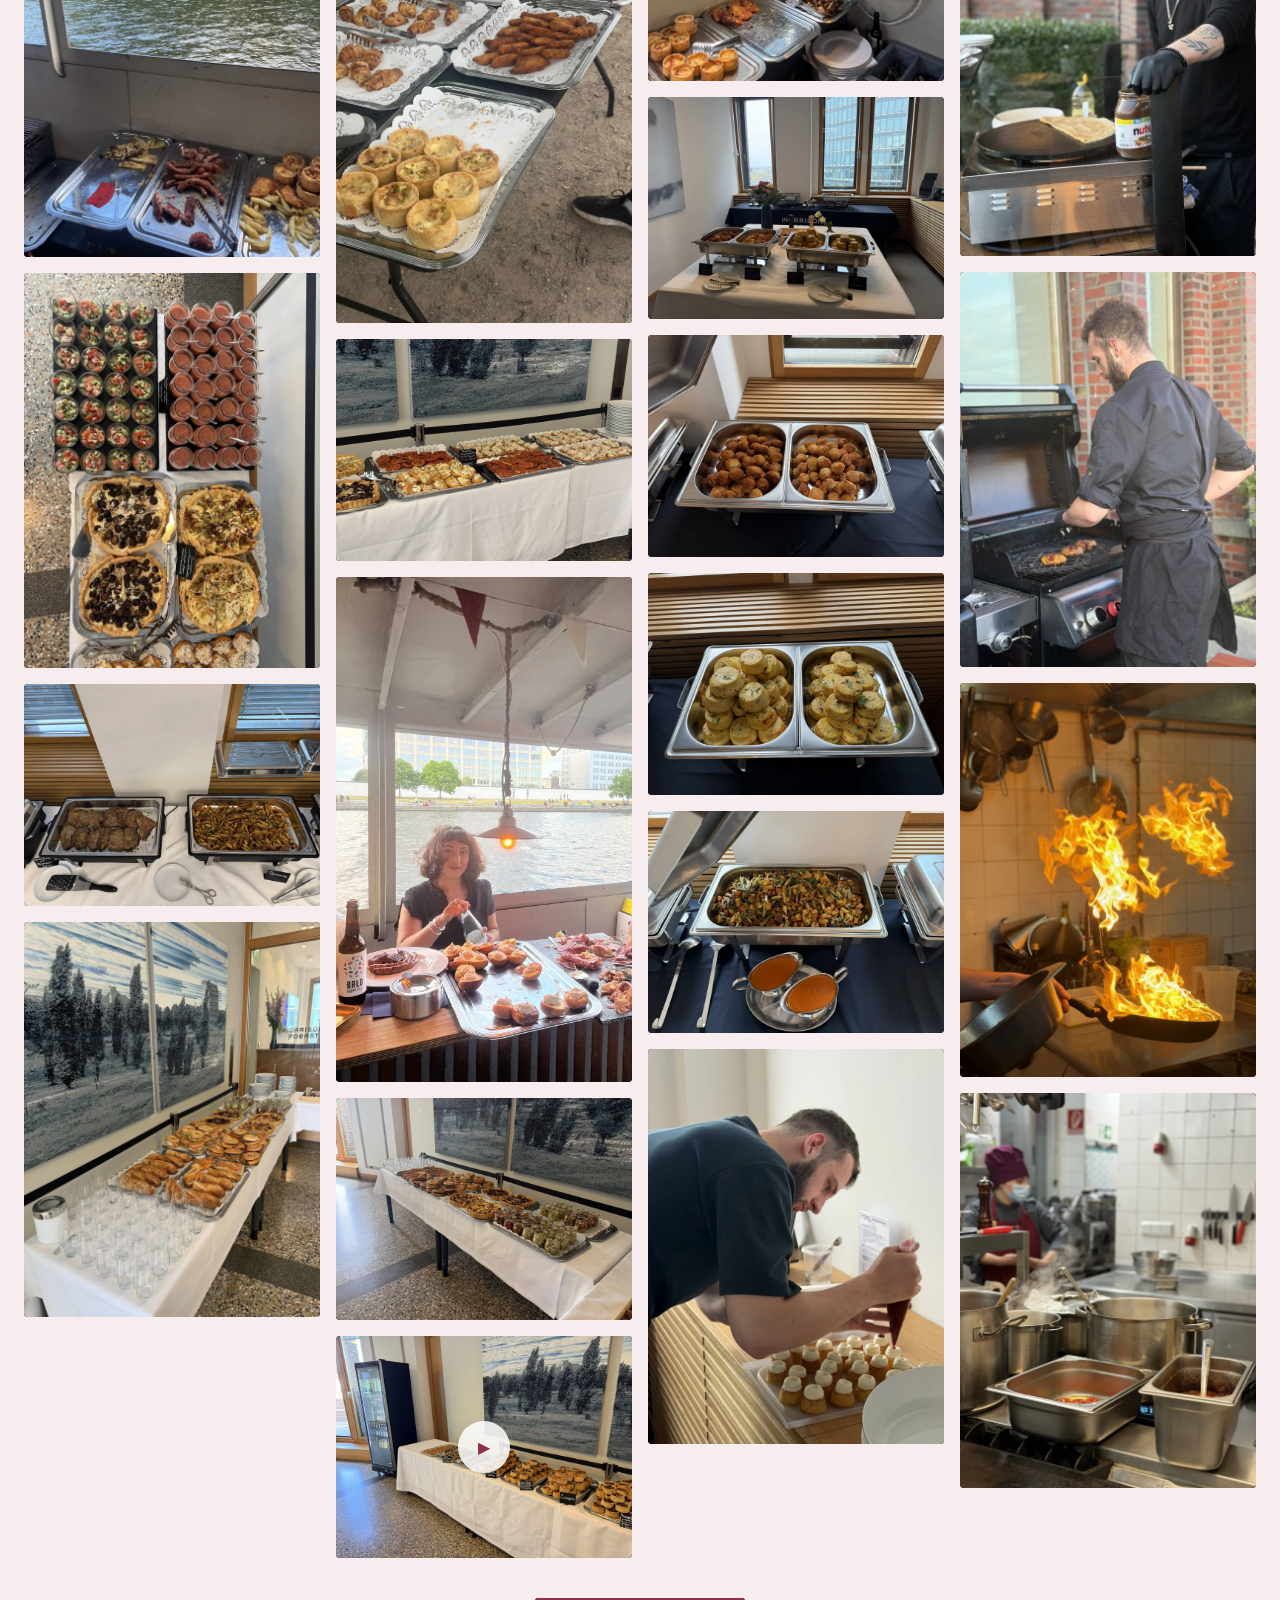
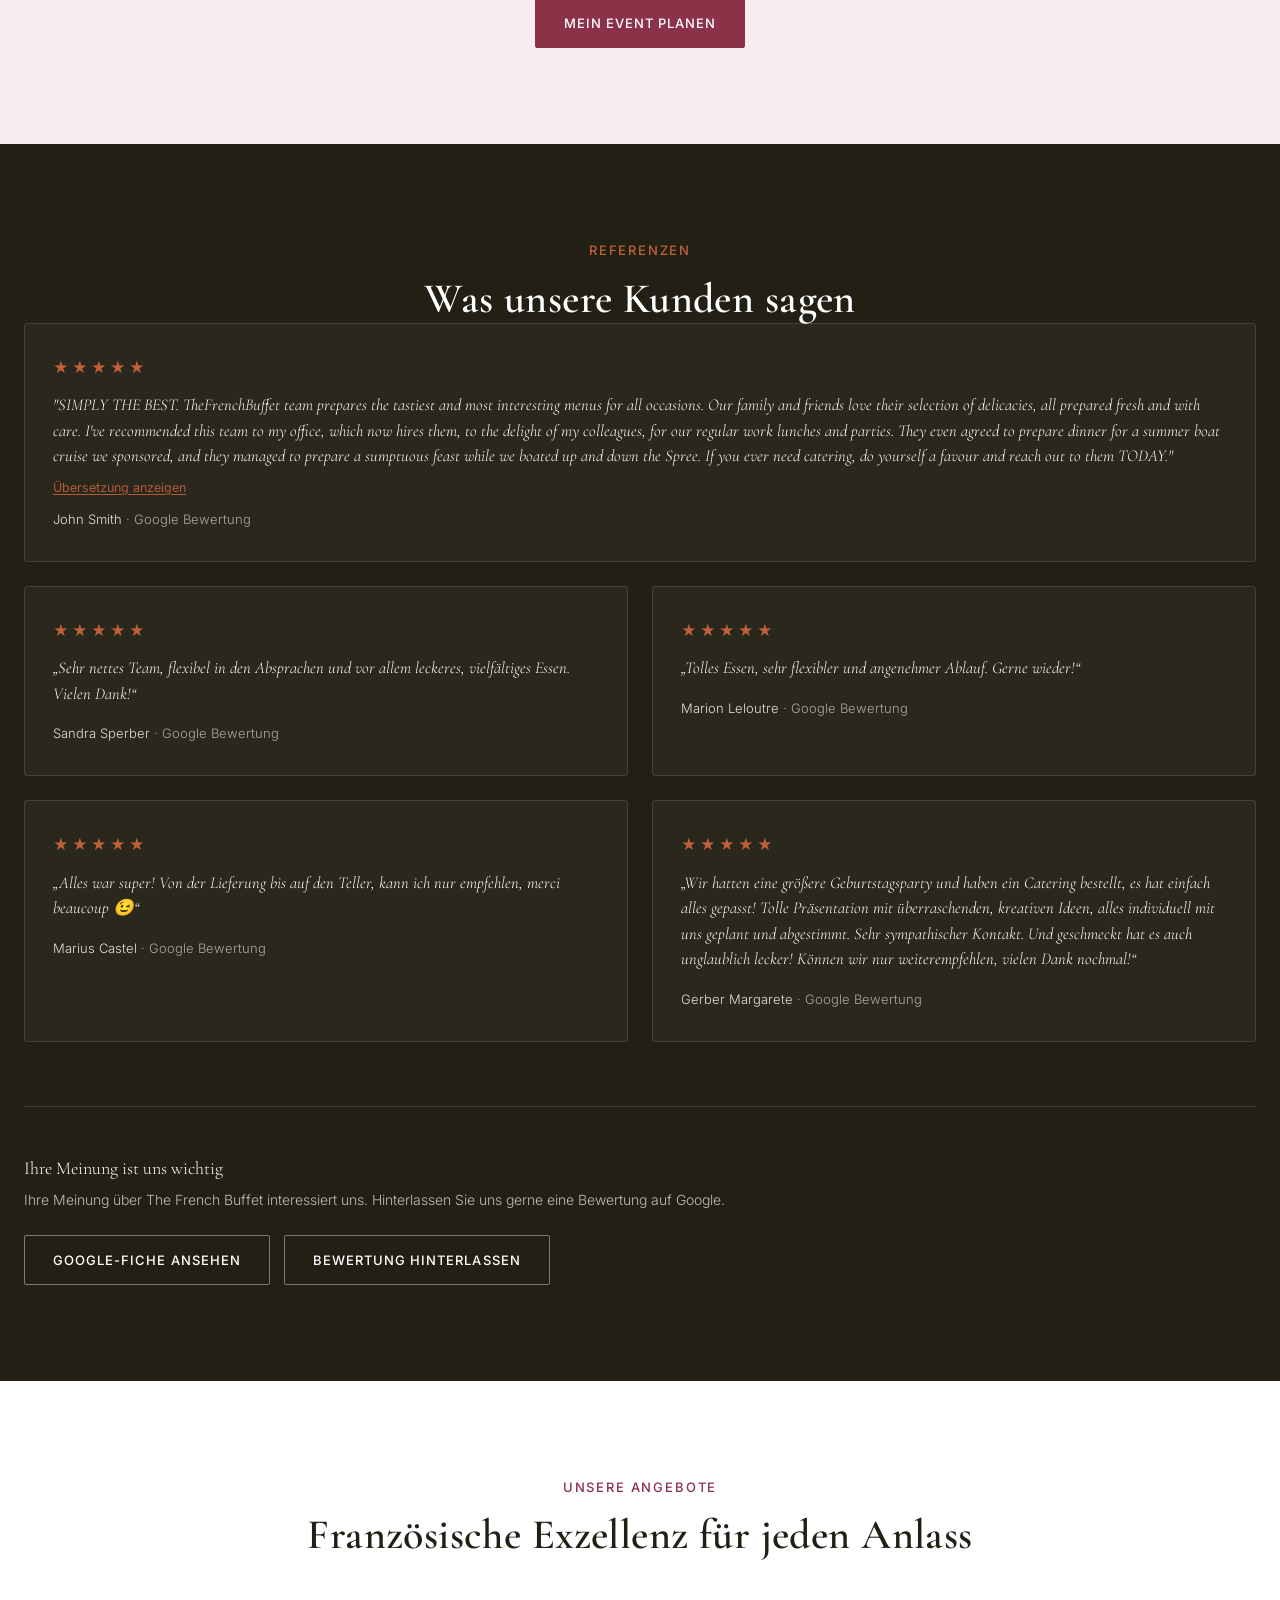
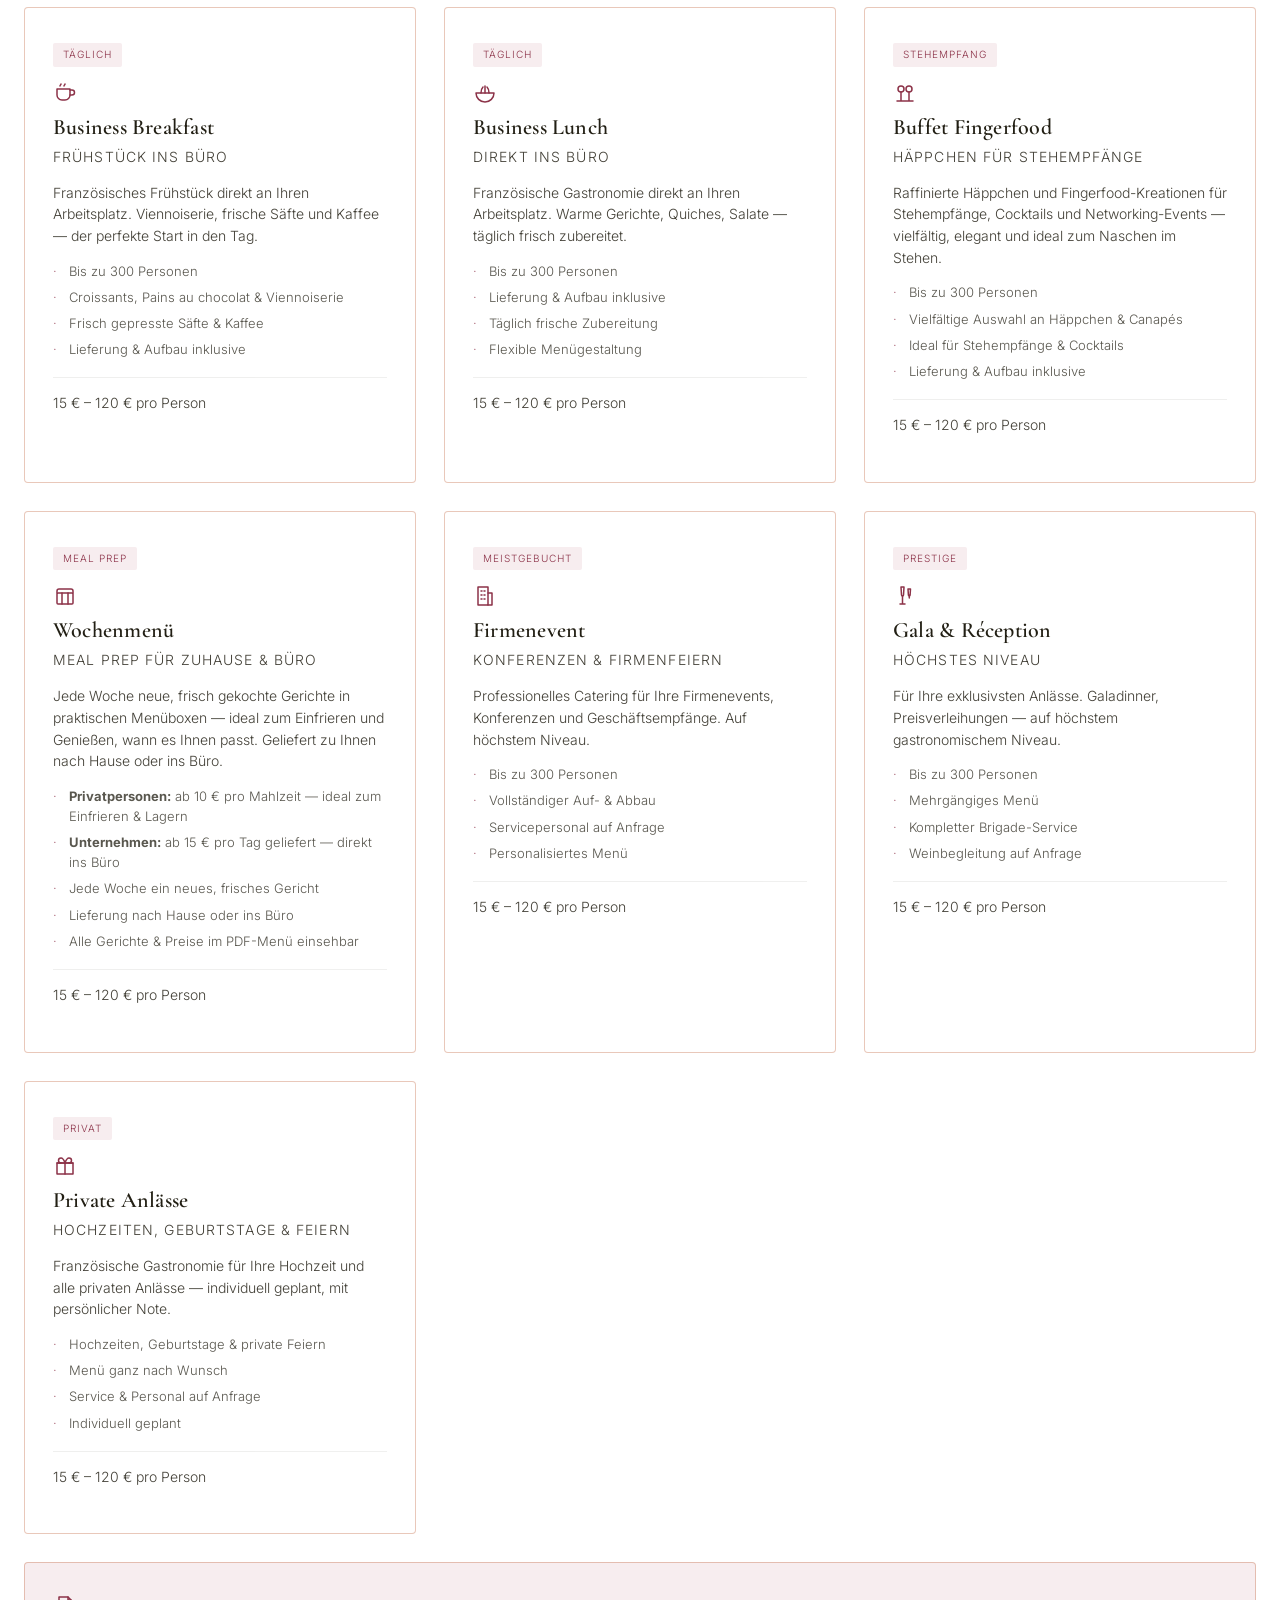
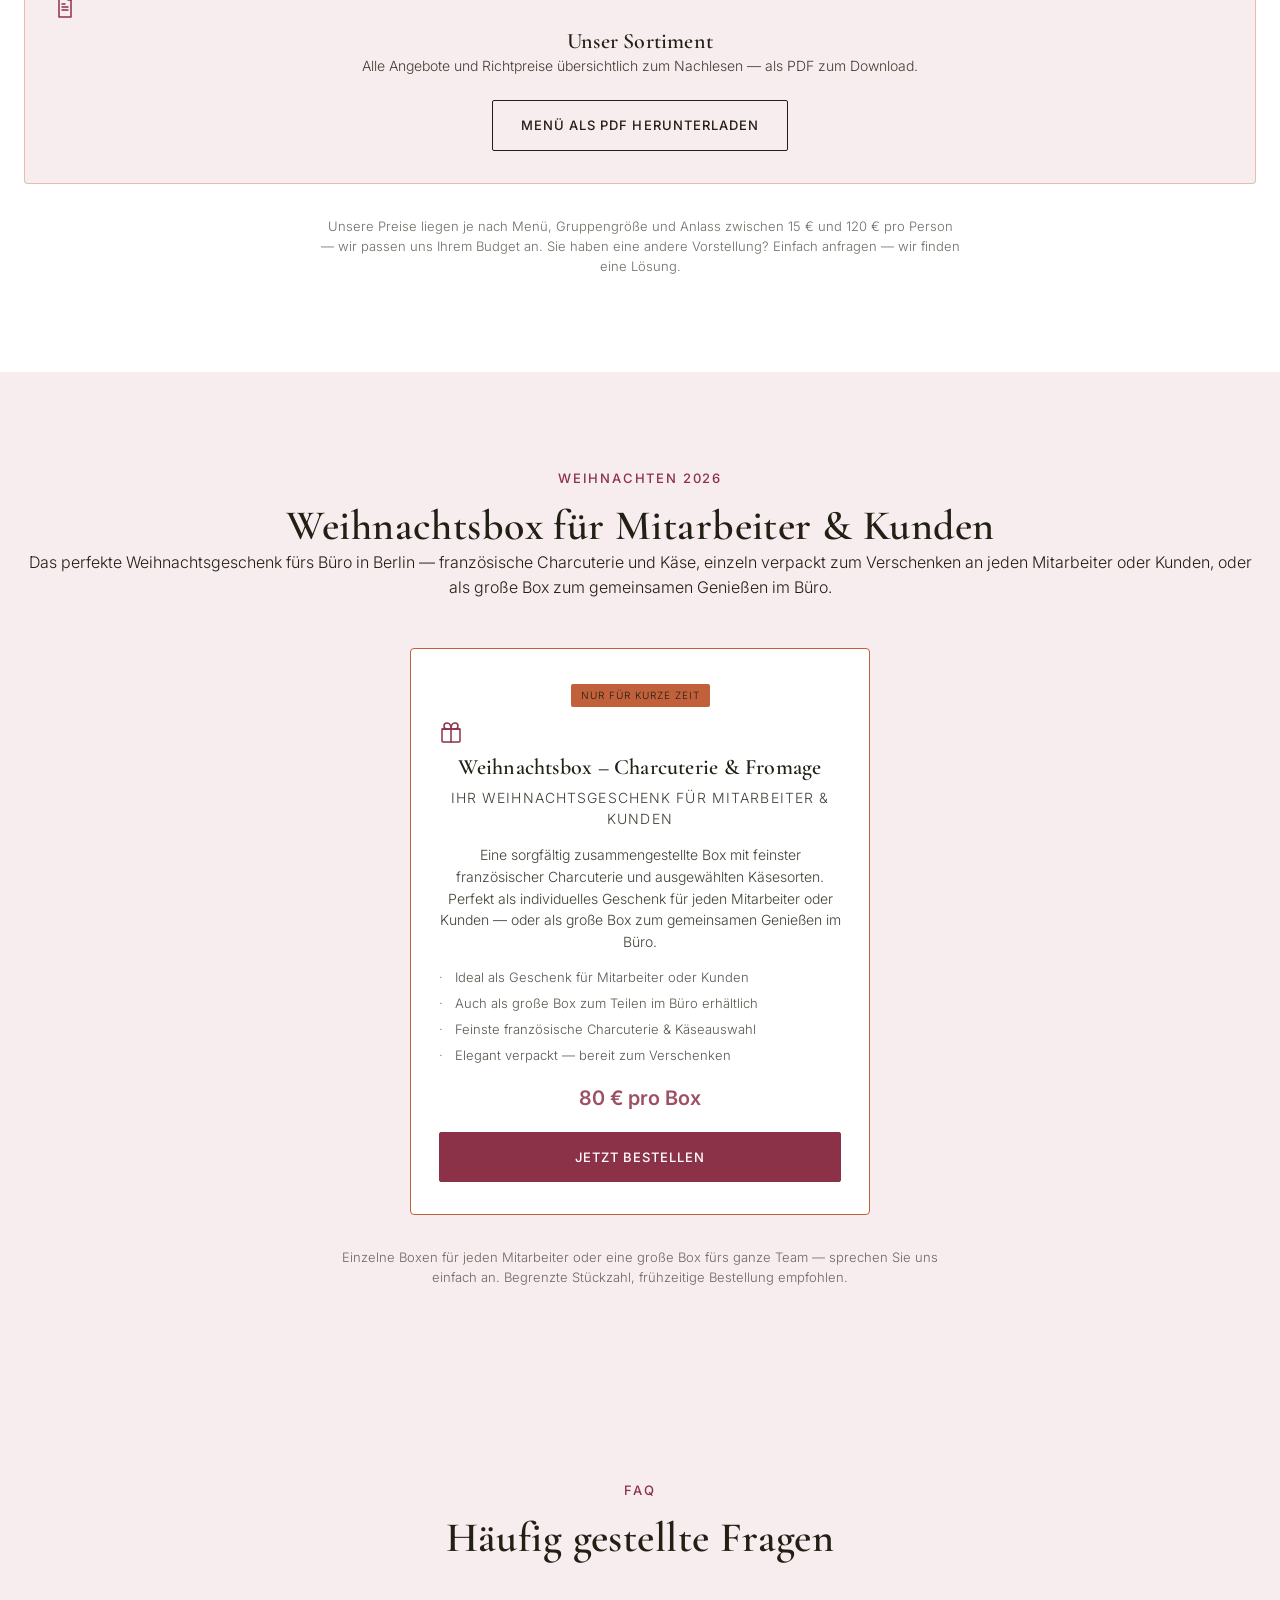
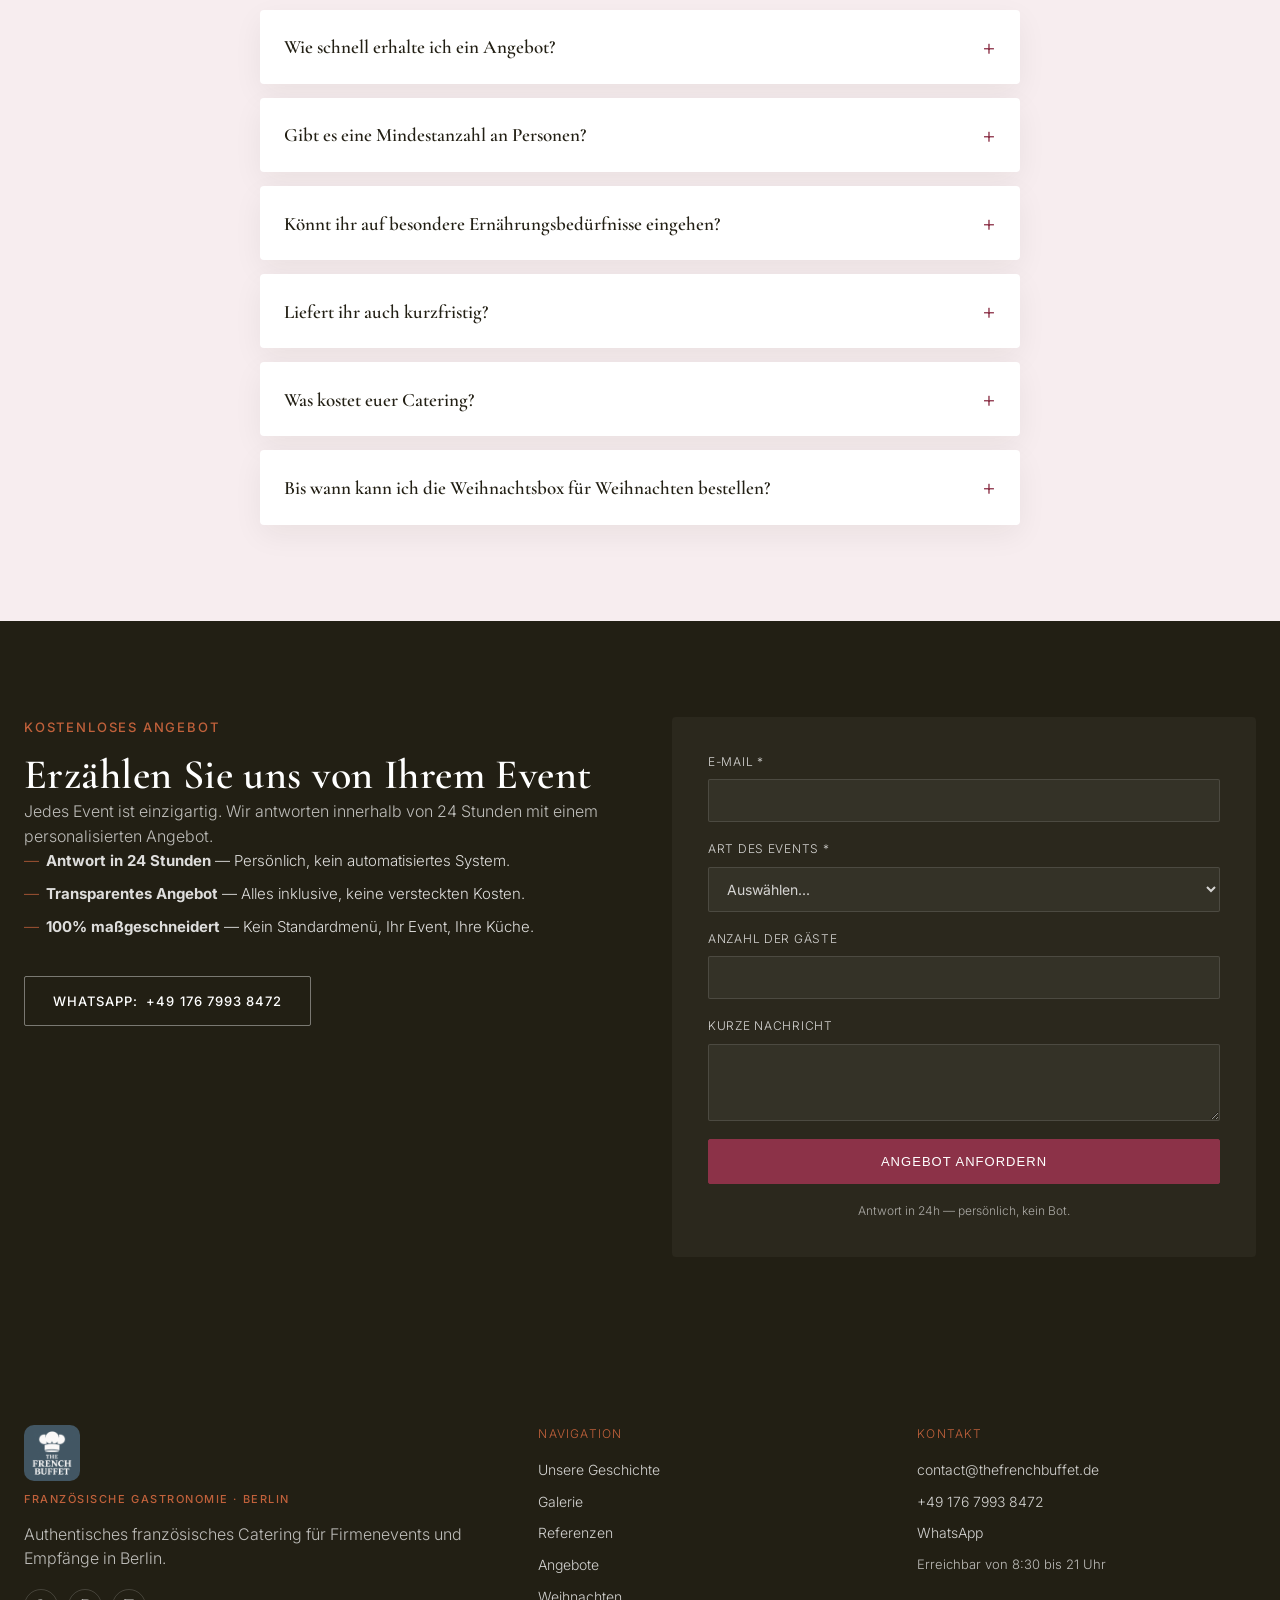
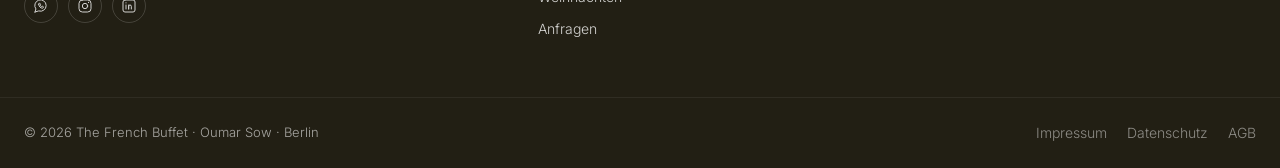
==== commit a0733113: "Add files via upload" ====
--- a/index.html
+++ b/index.html
@@ -3,15 +3,15 @@
 <head>
 <meta charset="UTF-8">
 <meta name="viewport" content="width=device-width, initial-scale=1">
-<title>The French Buffet Berlin — Französisches Catering für Firmenevents</title>
-<meta name="description" content="Authentisches französisches Catering in Berlin. Business Lunches, Firmenevents, Empfänge. Jetzt anfragen.">
+<title>The French Buffet Berlin — Catering & Weihnachtsbox für Firmen</title>
+<meta name="description" content="Französisches Catering in Berlin für Business Lunches, Firmenevents & Empfänge. Neu: unsere Weihnachtsbox 2026 mit Charcuterie & Käse als Geschenk für Mitarbeiter und Kunden. Jetzt anfragen.">
 <meta name="geo.region" content="DE-BE">
 <meta name="geo.placename" content="Berlin">
 <link rel="canonical" href="https://thefrenchbuffet.de/">
 <meta property="og:type" content="website">
 <meta property="og:url" content="https://thefrenchbuffet.de/">
-<meta property="og:title" content="The French Buffet Berlin — Französisches Catering">
-<meta property="og:description" content="Authentisches französisches Catering in Berlin. Business Lunches, Firmenevents, Empfänge.">
+<meta property="og:title" content="The French Buffet Berlin — Catering & Weihnachtsbox für Firmen">
+<meta property="og:description" content="Französisches Catering in Berlin für Business Lunches, Firmenevents & Empfänge. Neu: unsere Weihnachtsbox 2026 als Geschenk für Mitarbeiter und Kunden.">
 <meta property="og:image" content="https://thefrenchbuffet.de/img/og-image.png">
 <meta property="og:image:width" content="1200">
 <meta property="og:image:height" content="630">
@@ -59,6 +59,38 @@
     "ratingValue": "5.0",
     "bestRating": "5",
     "reviewCount": "6"
+  }
+}
+</script>
+
+<!-- Structured data: Weihnachtsbox product/offer, helps surface price & availability in Google Search during the Christmas period -->
+<script type="application/ld+json">
+{
+  "@context": "https://schema.org",
+  "@type": "Product",
+  "name": "Weihnachtsbox – Charcuterie & Fromage",
+  "description": "Weihnachtsgeschenk-Box mit feinster französischer Charcuterie und ausgewählten Käsesorten, ideal als Geschenk für Mitarbeiter oder Kunden, auch als große Box zum Teilen im Büro.",
+  "image": "https://thefrenchbuffet.de/img/og-image.png",
+  "brand": {
+    "@type": "Brand",
+    "name": "The French Buffet"
+  },
+  "offers": {
+    "@type": "Offer",
+    "url": "https://thefrenchbuffet.de/#weihnachten",
+    "priceCurrency": "EUR",
+    "price": "80",
+    "availability": "https://schema.org/LimitedAvailability",
+    "validFrom": "2026-11-01",
+    "priceValidUntil": "2026-12-24",
+    "areaServed": {
+      "@type": "City",
+      "name": "Berlin"
+    },
+    "seller": {
+      "@type": "Organization",
+      "name": "The French Buffet"
+    }
   }
 }
 </script>
@@ -108,6 +140,14 @@
         "@type": "Answer",
         "text": "Unsere Preise richten sich individuell nach Anlass, Personenzahl und Menüwahl. Kontaktieren Sie uns einfach für ein maßgeschneidertes Angebot."
       }
+    },
+    {
+      "@type": "Question",
+      "name": "Bis wann kann ich die Weihnachtsbox für Weihnachten 2026 bestellen?",
+      "acceptedAnswer": {
+        "@type": "Answer",
+        "text": "Die Weihnachtsbox ist nur in begrenzter Stückzahl verfügbar. Wir empfehlen eine frühzeitige Bestellung, idealerweise bis Mitte Dezember, damit wir die Lieferung rechtzeitig vor Weihnachten planen können."
+      }
     }
   ]
 }
@@ -387,6 +427,14 @@
         <picture><source srcset="img/gallery-grill-patties.webp" type="image/webp"><img src="img/gallery-grill-patties.jpg" loading="lazy" alt="Live-Grill Firmenevent"></picture>
         <div class="masonry-overlay"><span data-i18n="gallery.cap.grill">Live-Grill · Firmenevent</span></div>
       </div>
+      <div class="masonry-item">
+        <picture><source srcset="img/gallery-kitchen-flambe.webp" type="image/webp"><img src="img/gallery-kitchen-flambe.jpg" loading="lazy" alt="Flambieren in unserer Küche"></picture>
+        <div class="masonry-overlay"><span data-i18n="gallery.cap.flambe">In unserer Küche</span></div>
+      </div>
+      <div class="masonry-item">
+        <picture><source srcset="img/gallery-kitchen-prep.webp" type="image/webp"><img src="img/gallery-kitchen-prep.jpg" loading="lazy" alt="Vorbereitung in unserer Küche"></picture>
+        <div class="masonry-overlay"><span data-i18n="gallery.cap.kitchenprep">Frisch zubereitet</span></div>
+      </div>
     </div>
 
     <div class="center" style="margin-top:40px">
@@ -576,7 +624,7 @@
   <div class="container">
     <p class="eyebrow center" data-i18n="christmas.eyebrow">WEIHNACHTEN 2026</p>
     <h2 class="center" data-i18n="christmas.title">Weihnachtsbox für Mitarbeiter &amp; Kunden</h2>
-    <p class="center boxes-intro" data-i18n="christmas.intro">Das perfekte Weihnachtsgeschenk fürs Büro — französische Charcuterie und Käse, einzeln verpackt zum Verschenken an jeden Mitarbeiter oder Kunden, oder als große Box zum gemeinsamen Genießen im Büro.</p>
+    <p class="center boxes-intro" data-i18n="christmas.intro">Das perfekte Weihnachtsgeschenk fürs Büro in Berlin — französische Charcuterie und Käse, einzeln verpackt zum Verschenken an jeden Mitarbeiter oder Kunden, oder als große Box zum gemeinsamen Genießen im Büro.</p>
 
     <div class="christmas-card-wrap">
       <div class="offer-card christmas-card">
@@ -625,6 +673,10 @@
       <details class="faq-item">
         <summary data-i18n="faq.q5.q">Was kostet euer Catering?</summary>
         <p data-i18n="faq.q5.a">Unsere Preise richten sich individuell nach Anlass, Personenzahl und Menüwahl. Kontaktieren Sie uns einfach für ein maßgeschneidertes Angebot.</p>
+      </details>
+      <details class="faq-item">
+        <summary data-i18n="faq.q6.q">Bis wann kann ich die Weihnachtsbox für Weihnachten bestellen?</summary>
+        <p data-i18n="faq.q6.a">Die Weihnachtsbox ist nur in begrenzter Stückzahl verfügbar. Wir empfehlen eine frühzeitige Bestellung, idealerweise bis Mitte Dezember, damit wir die Lieferung rechtzeitig vor Weihnachten planen können.</p>
       </details>
     </div>
   </div>
--- a/css/styles.css
+++ b/css/styles.css
@@ -223,6 +223,16 @@
 .menu-card{grid-column:1 / -1;display:flex;flex-direction:column;justify-content:center;text-align:center;background:var(--cream-2)}
 .menu-card .btn{margin-top:10px;align-self:center}
 .offers-note{text-align:center;font-size:13px;opacity:.65;max-width:640px;margin:32px auto 0}
+
+/* ===== Weihnachten / Noël ===== */
+.christmas-section{background:var(--cream-2)}
+.christmas-card-wrap{max-width:460px;margin:48px auto 0}
+.christmas-card{border-color:var(--gold);background:var(--cream);text-align:center}
+.christmas-card .card-icon{margin:0 auto 10px}
+.christmas-card ul{text-align:left}
+.christmas-card .price-hint{font-size:20px;font-weight:600;color:var(--burgundy);border-top:none;padding-top:0;margin-bottom:18px}
+.christmas-card .btn{width:100%}
+.nav-xmas{color:var(--gold)}
 
 /* ===== Actus ===== */
 .faq{background:var(--cream-2)}
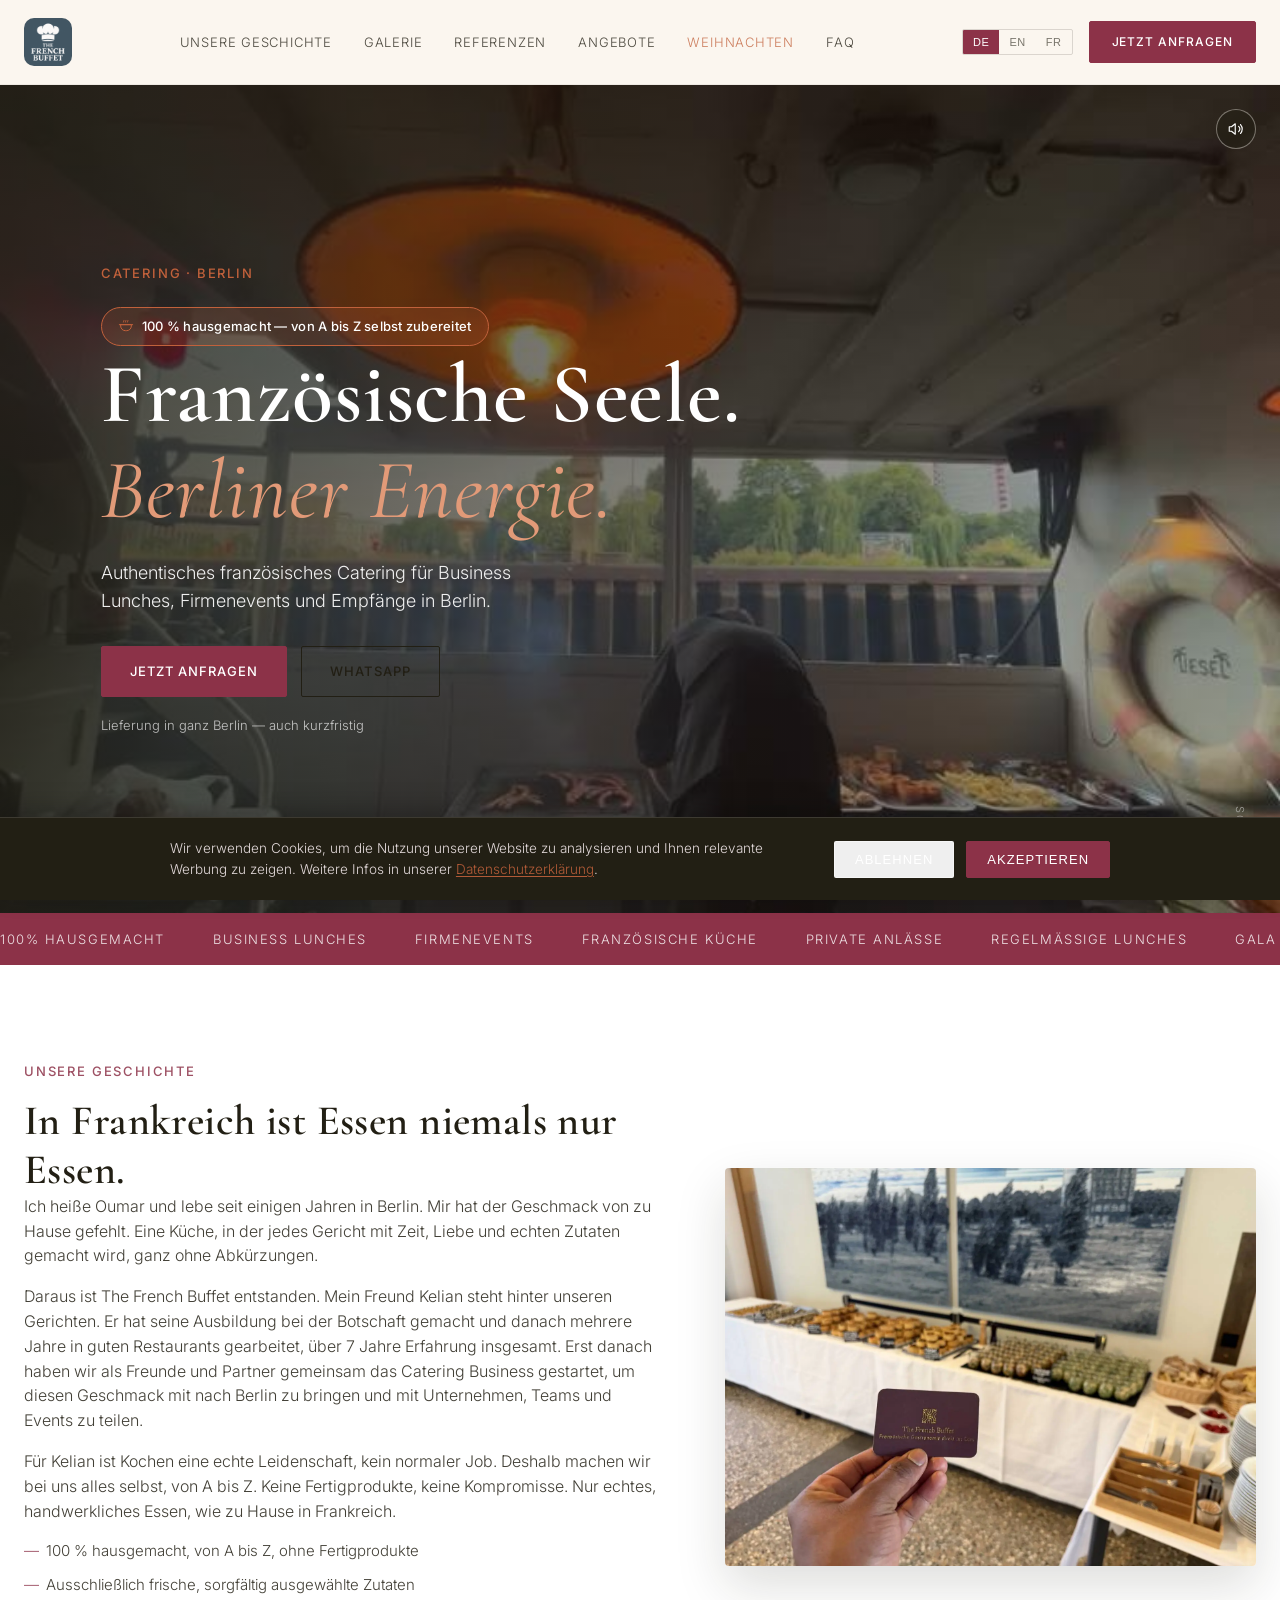
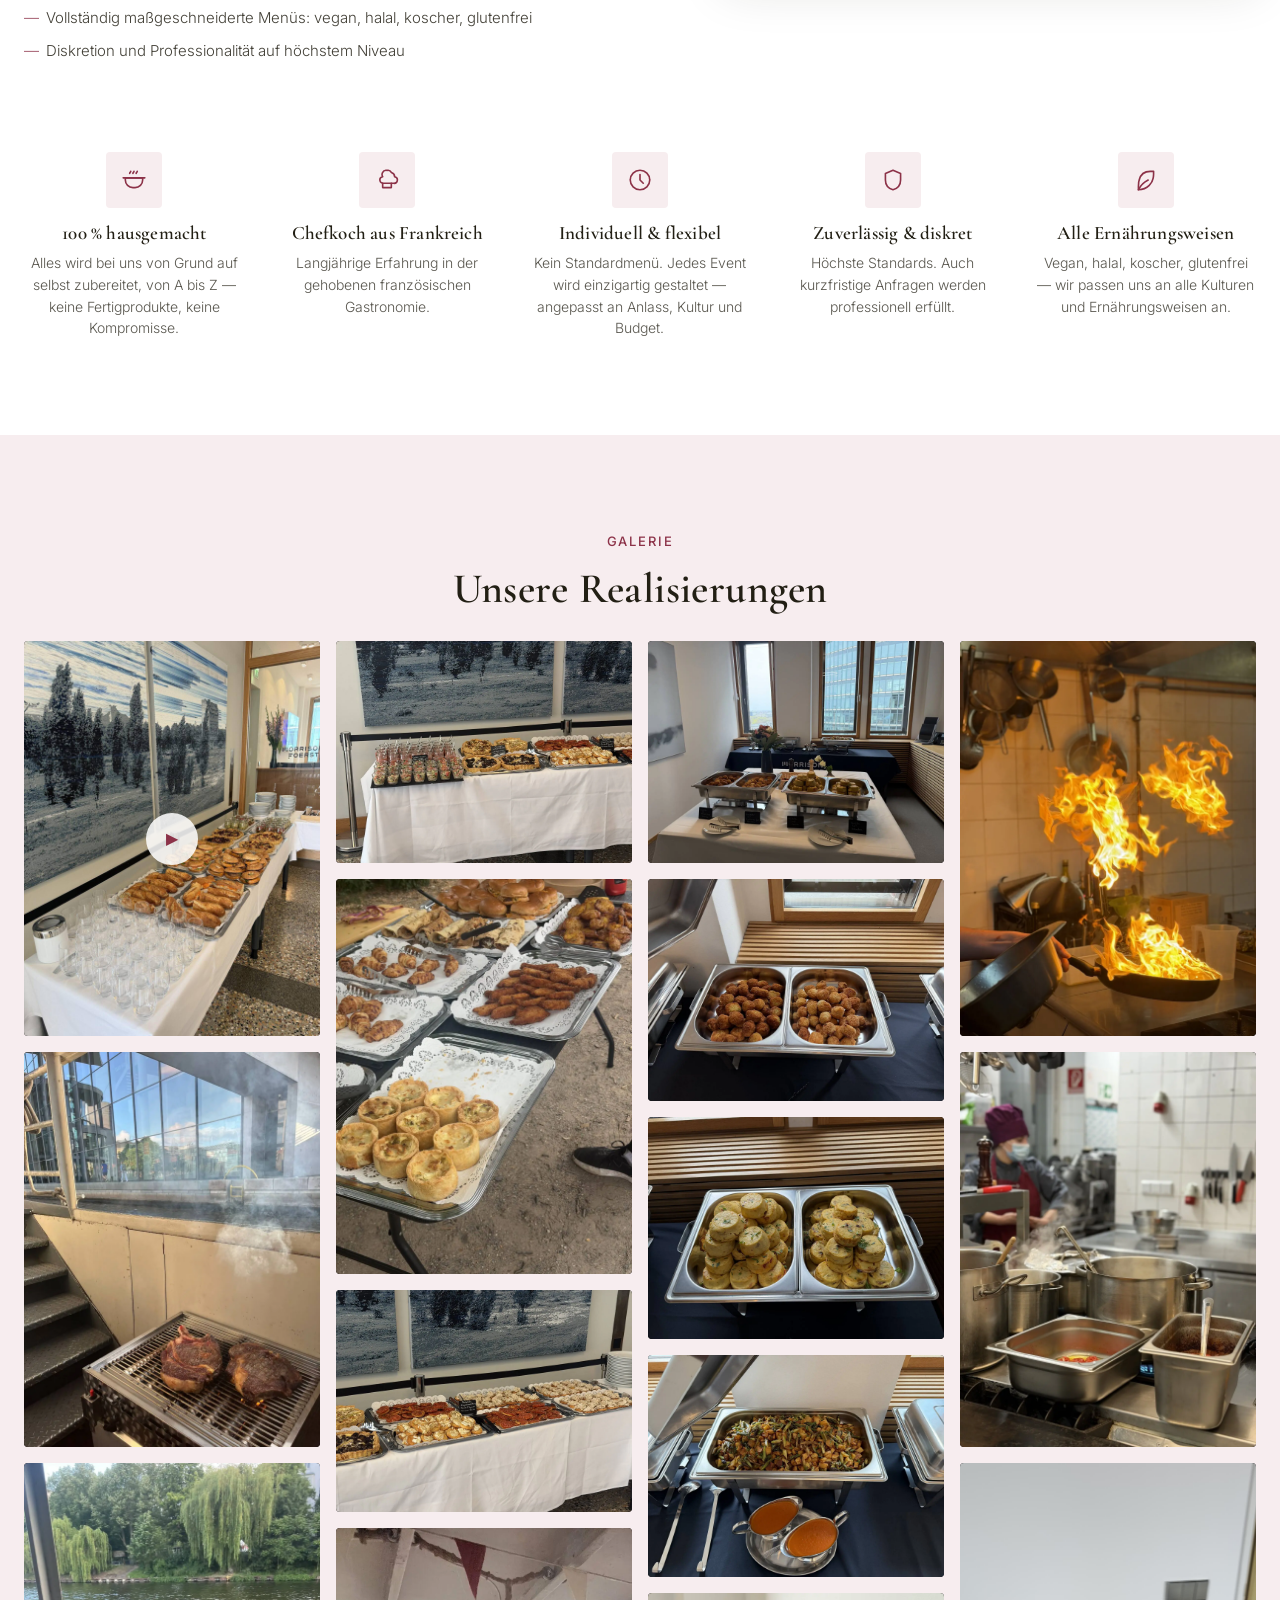
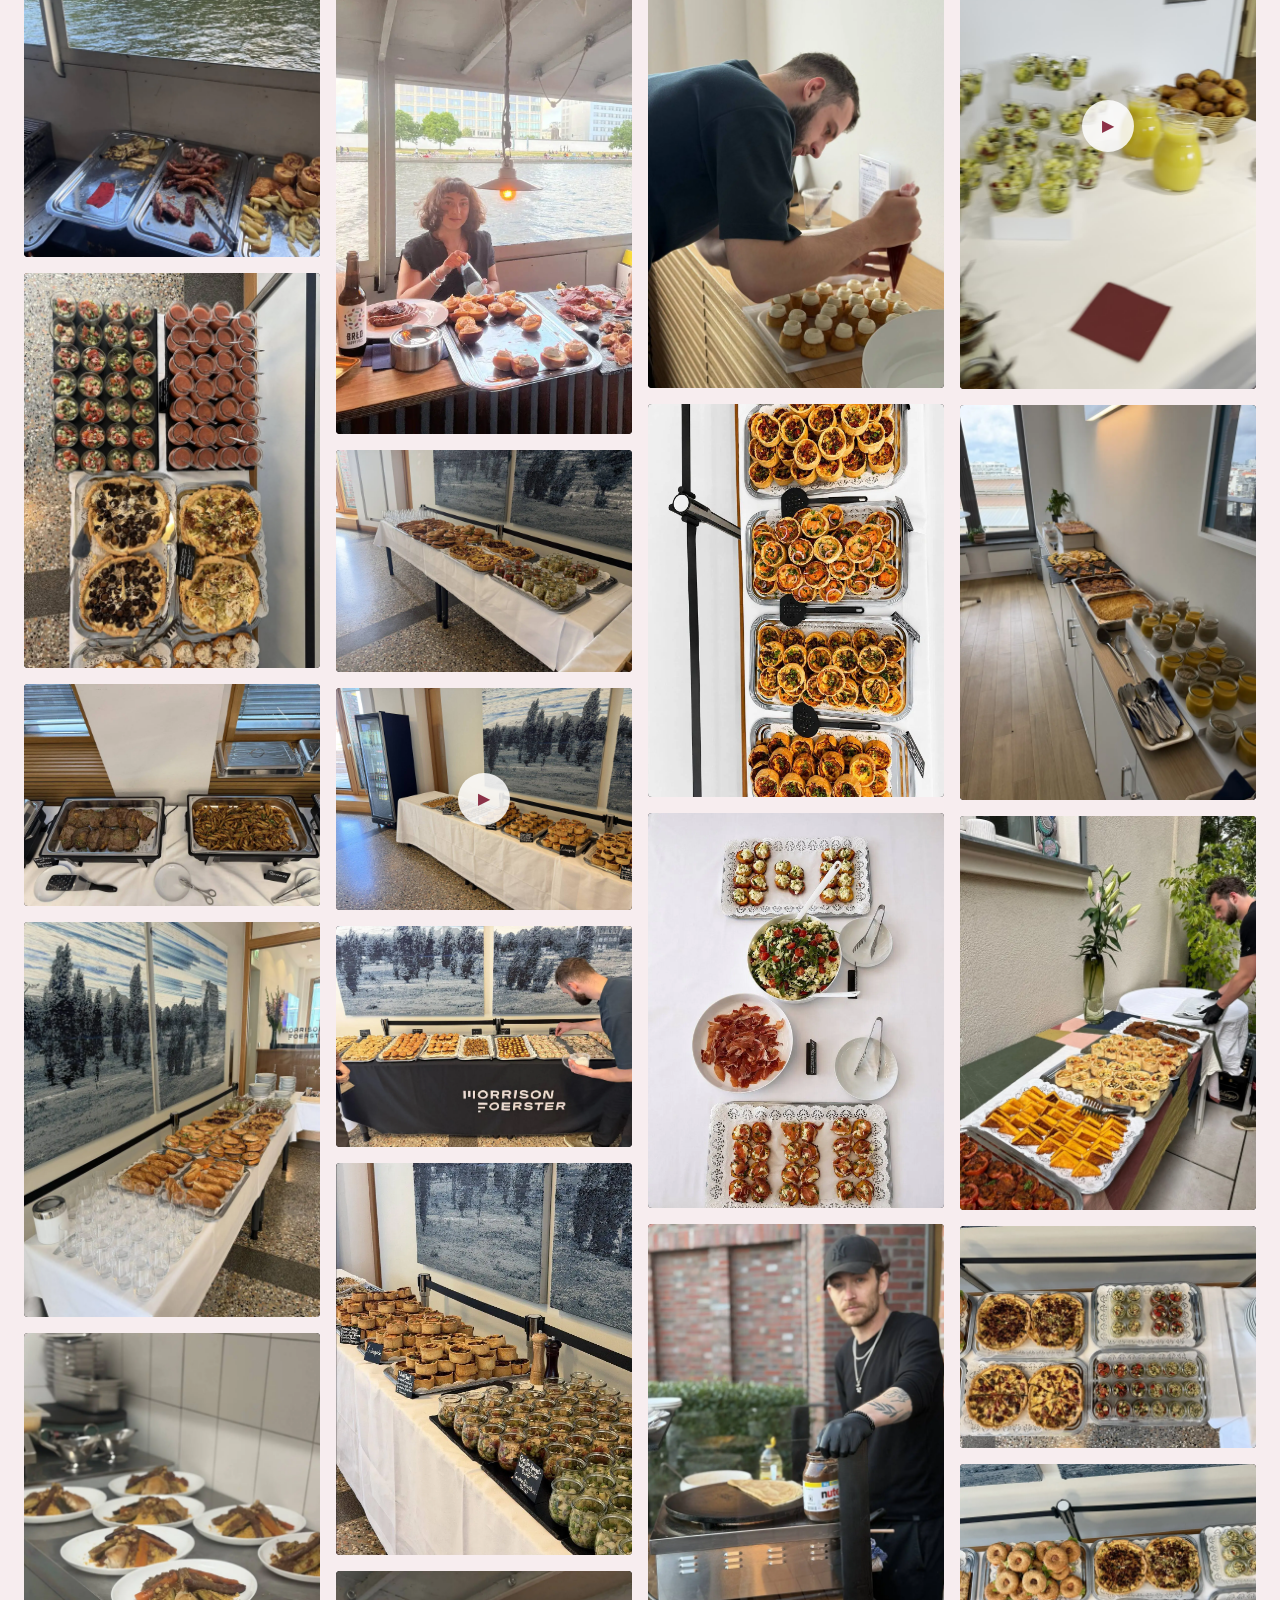
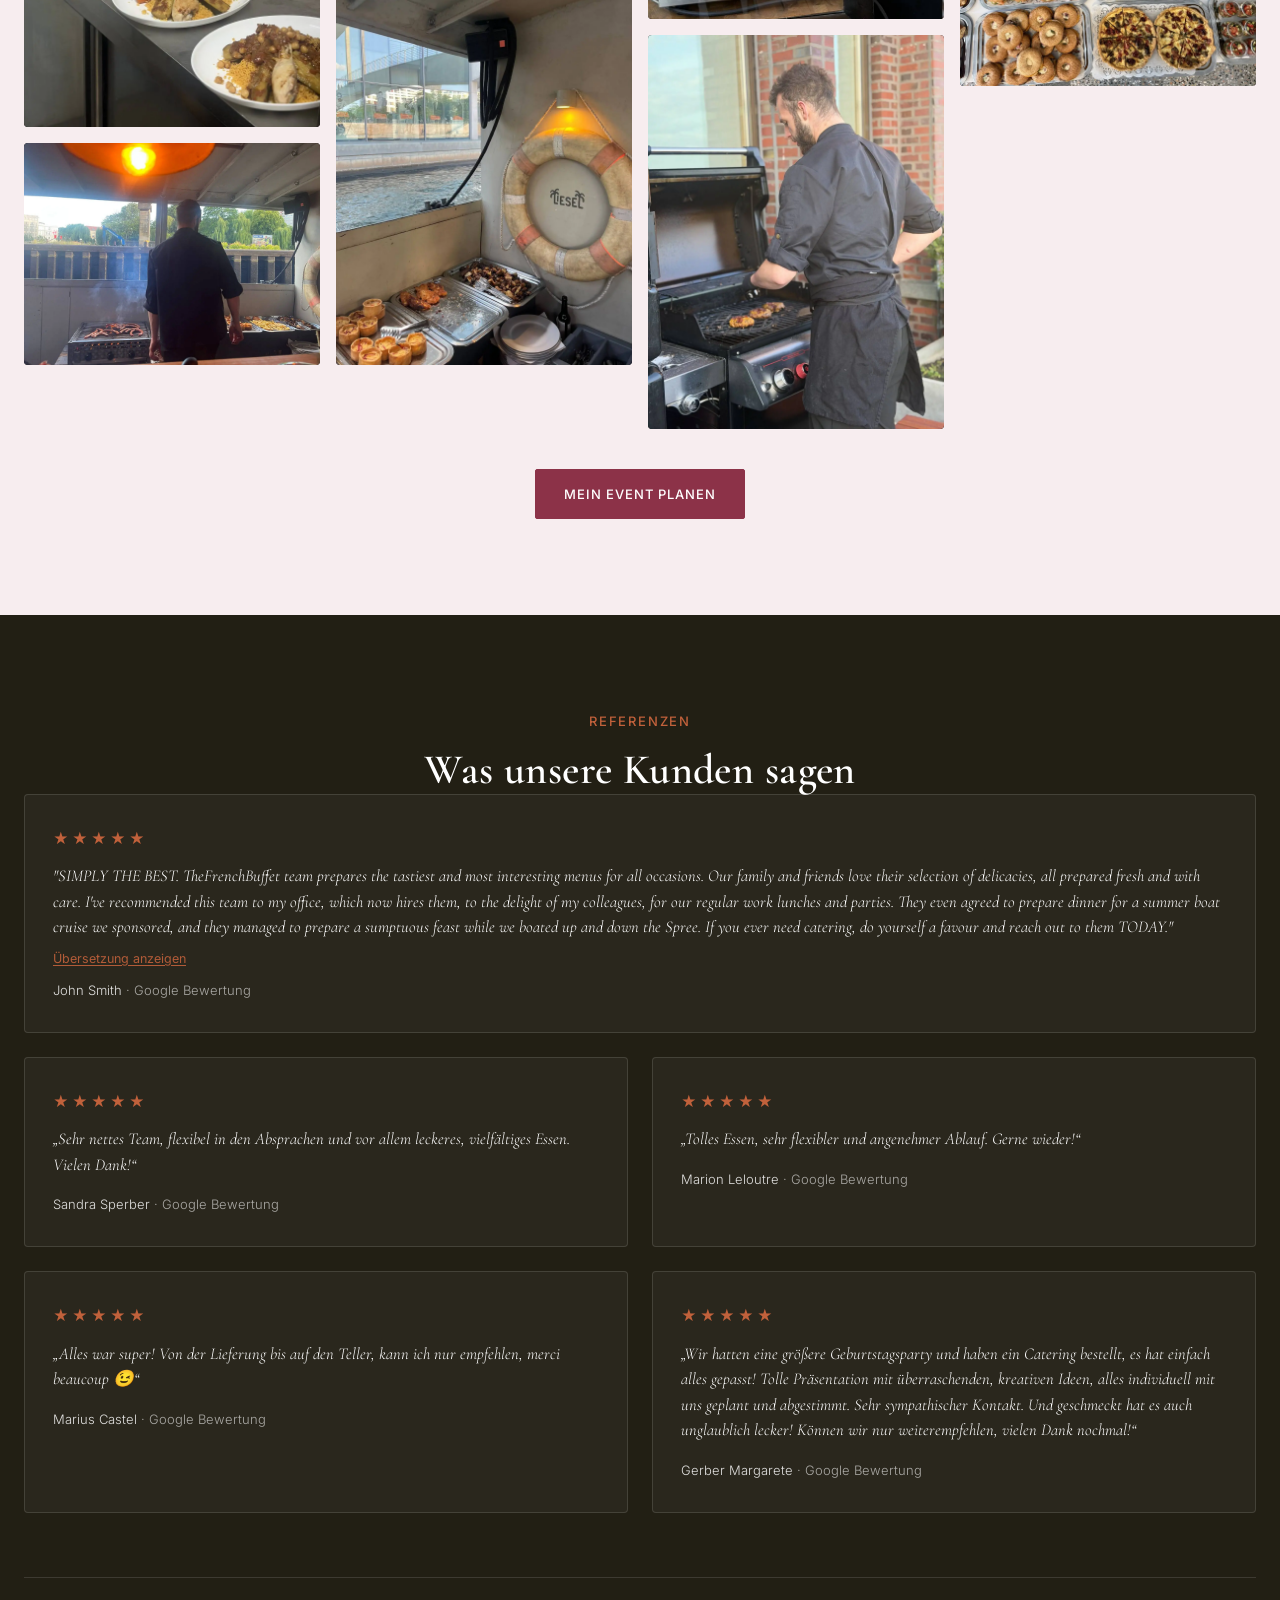
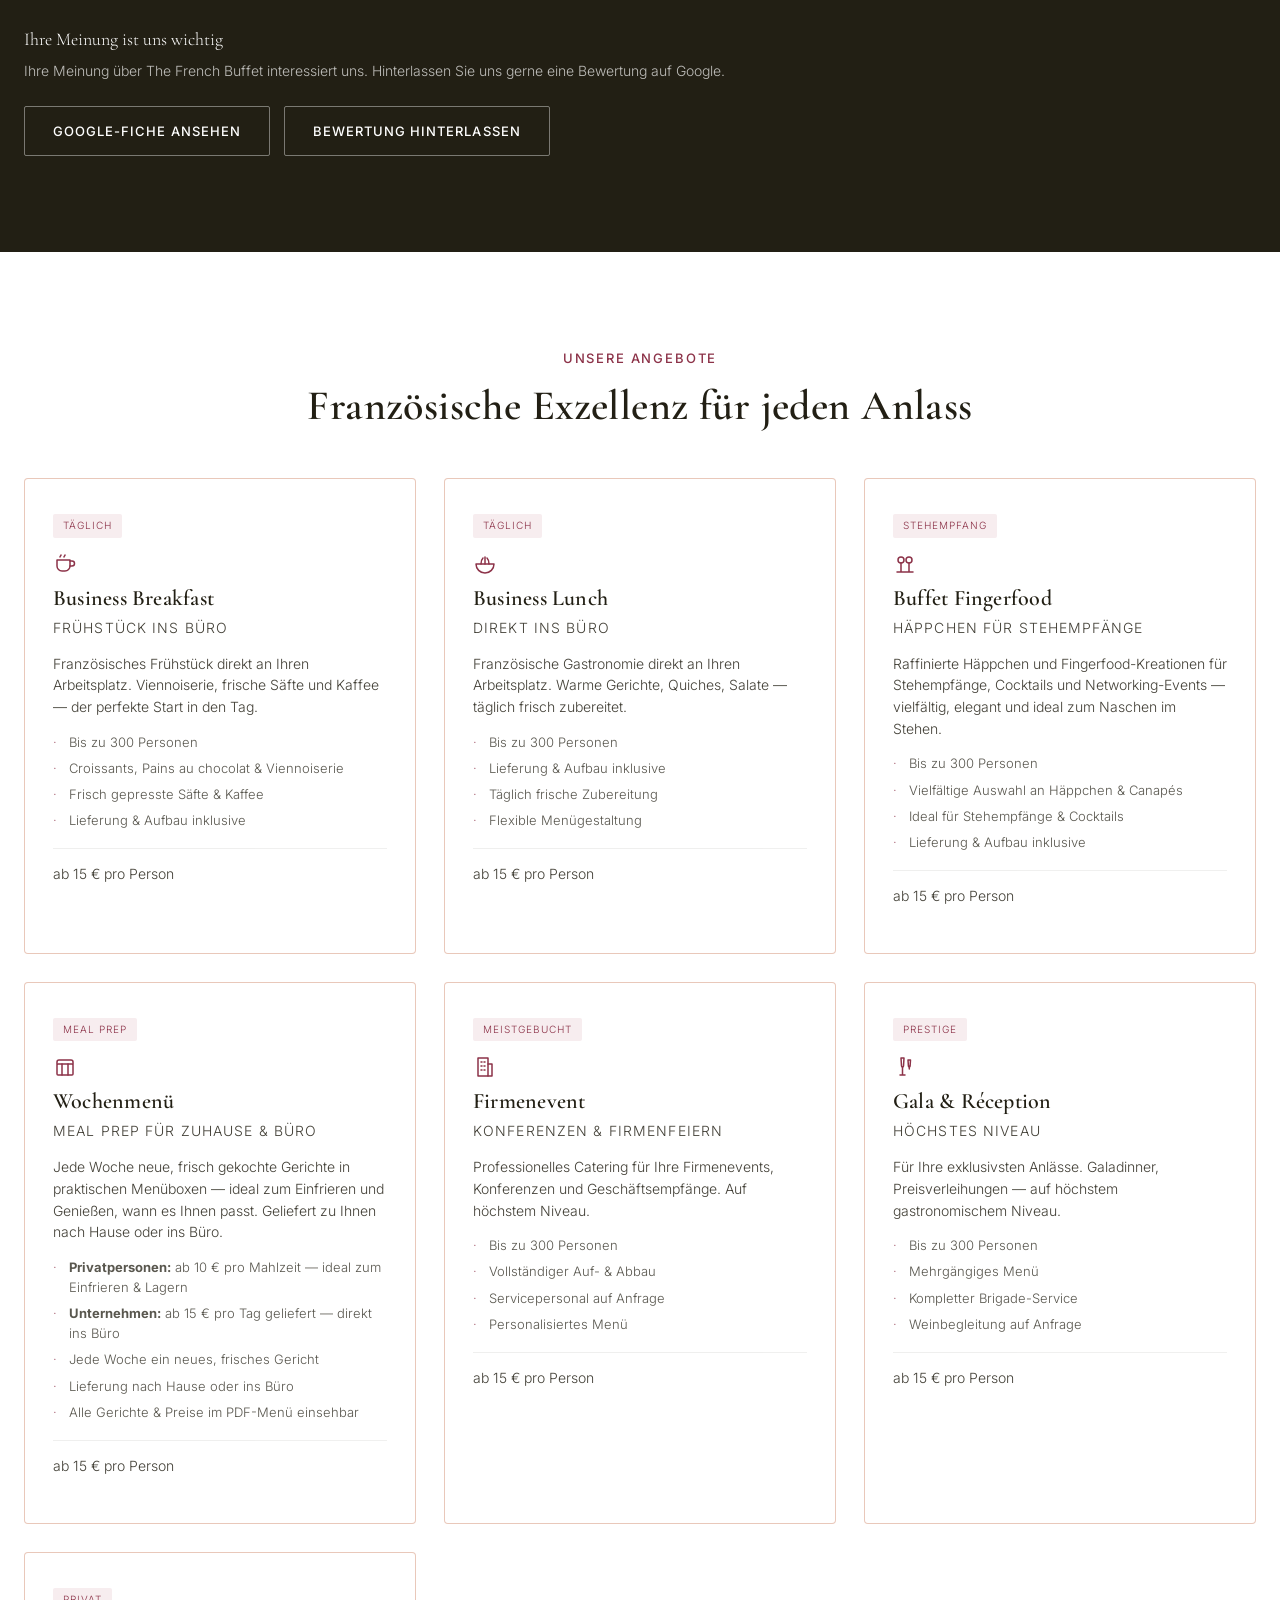
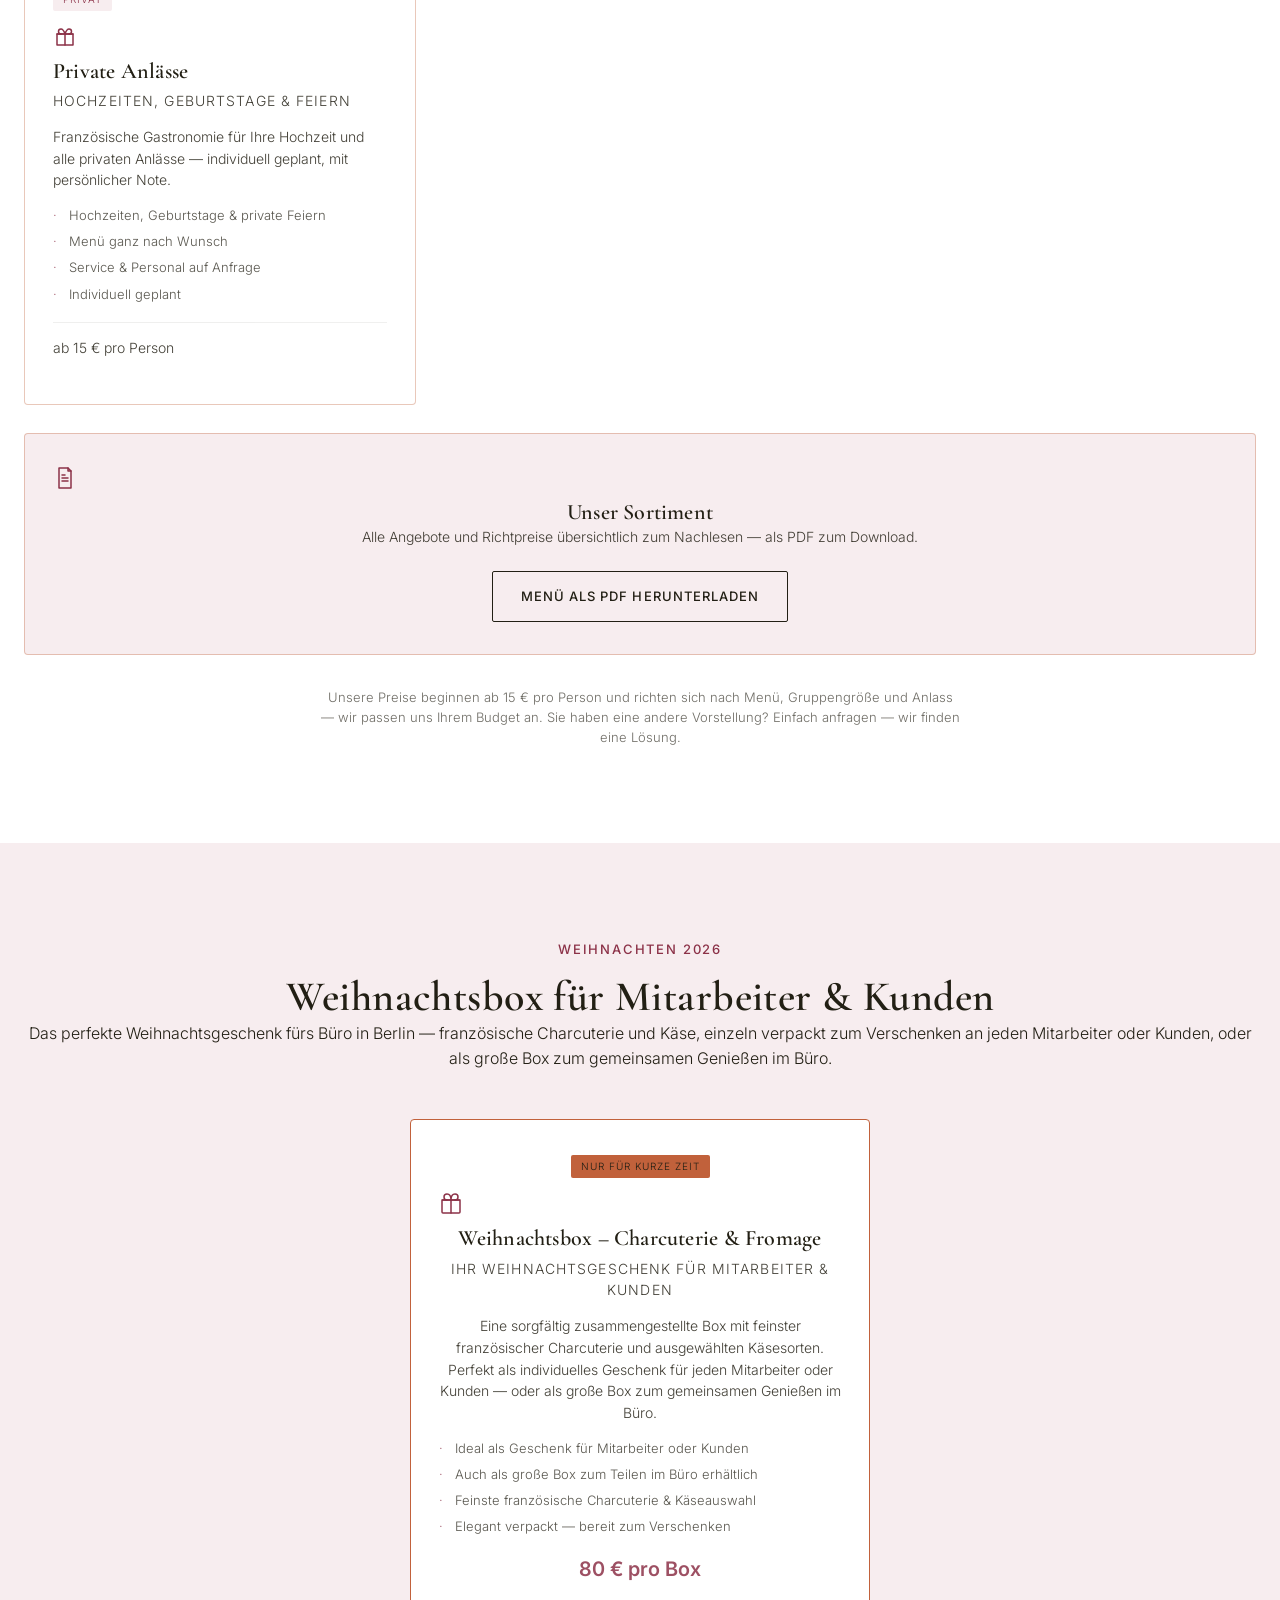
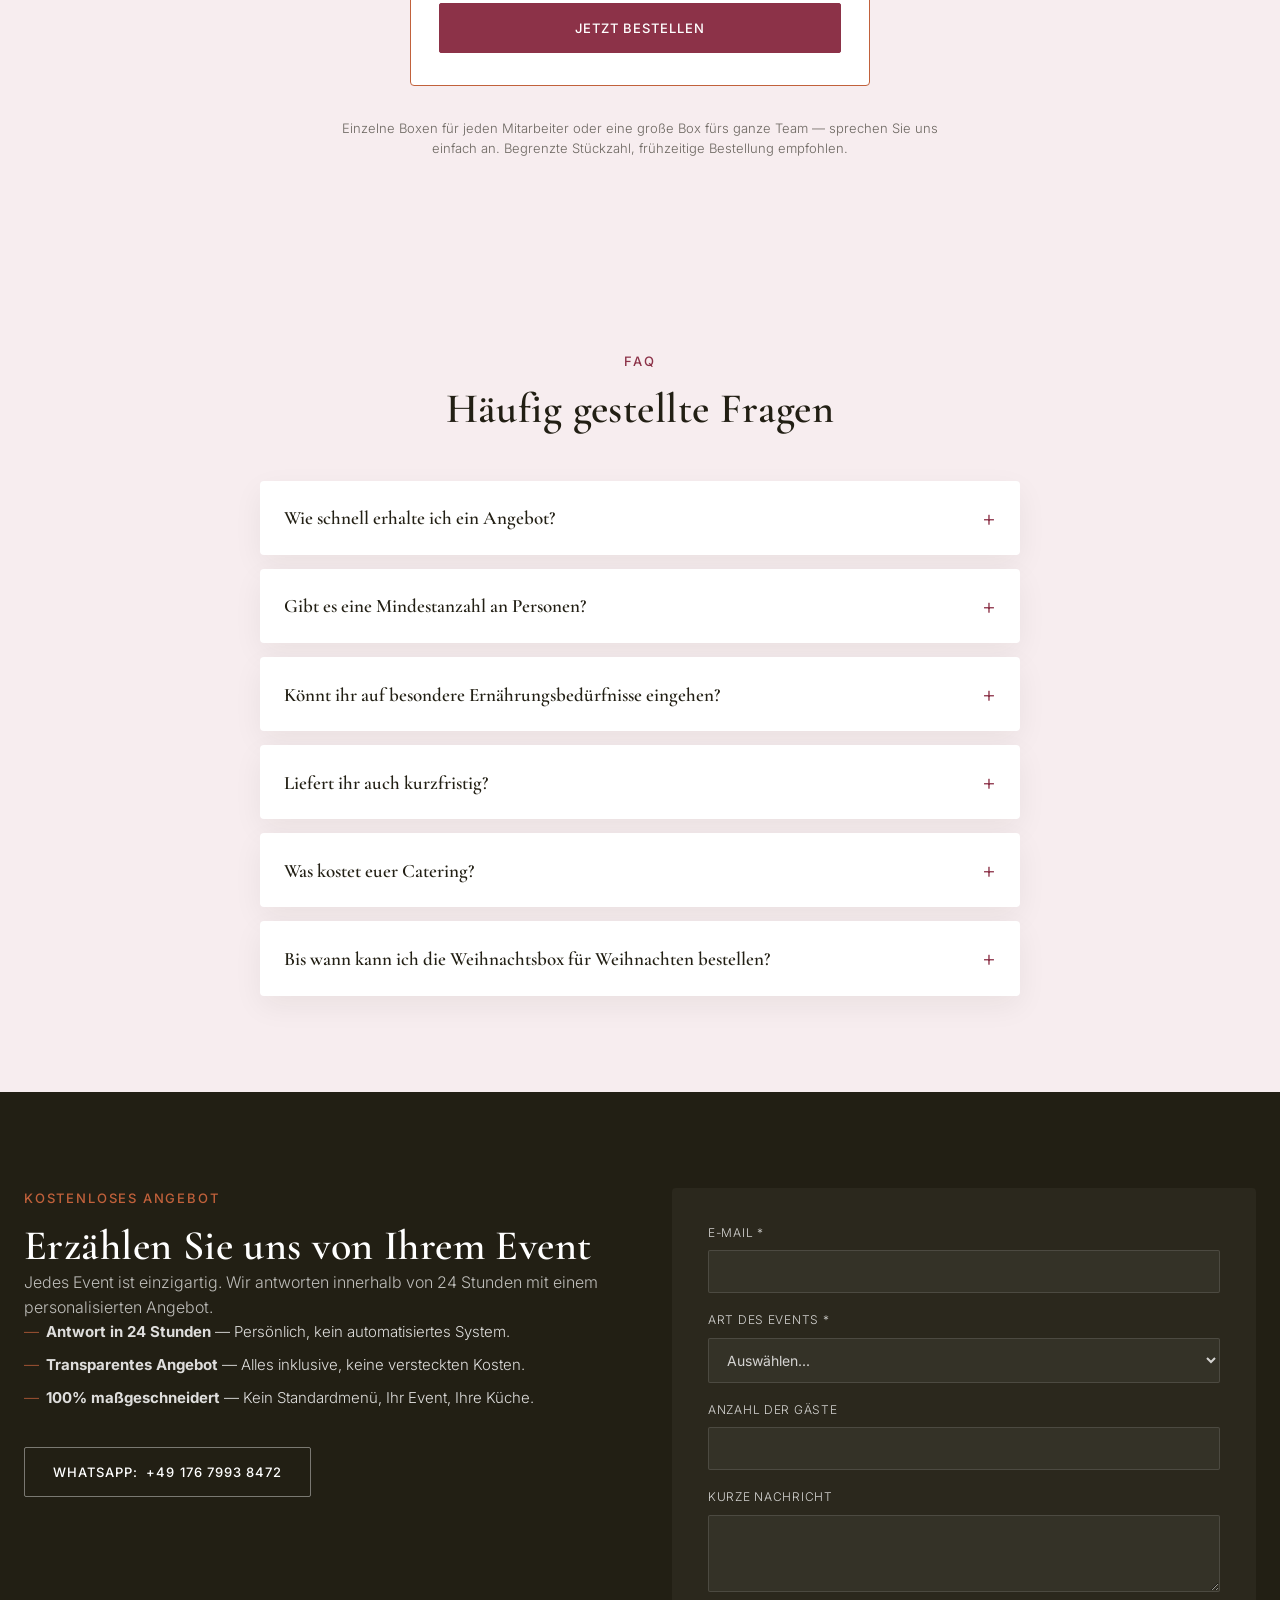
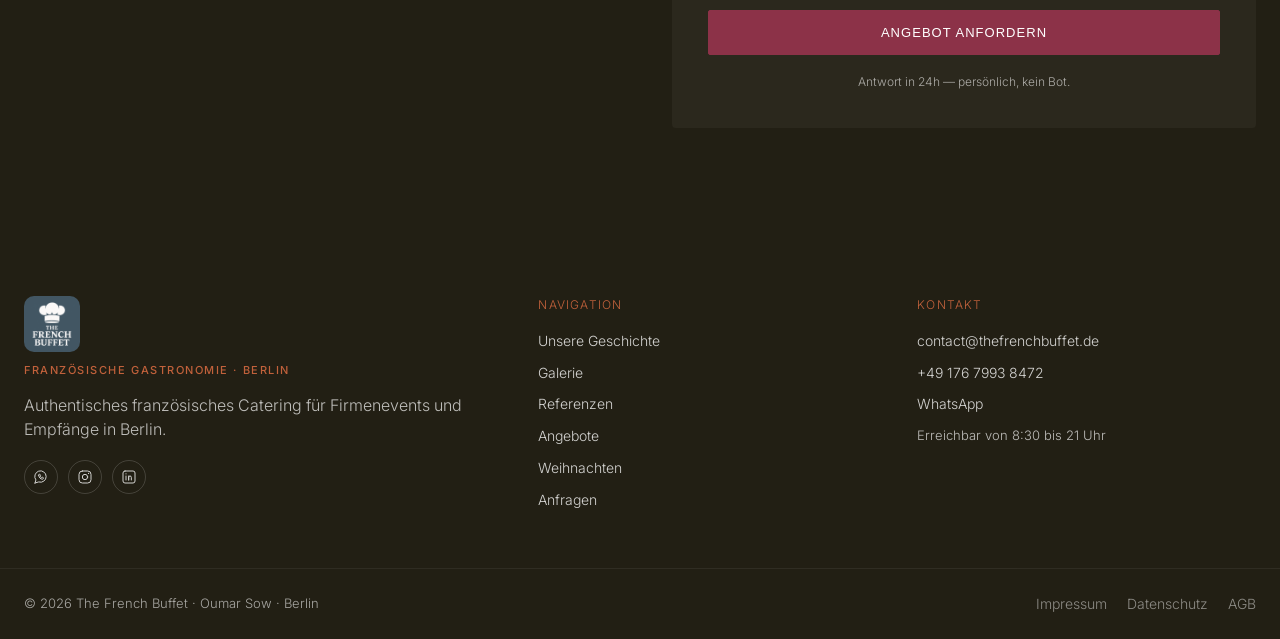
==== commit fa2a136d: "Add files via upload" ====
--- a/index.html
+++ b/index.html
@@ -435,6 +435,29 @@
         <picture><source srcset="img/gallery-kitchen-prep.webp" type="image/webp"><img src="img/gallery-kitchen-prep.jpg" loading="lazy" alt="Vorbereitung in unserer Küche"></picture>
         <div class="masonry-overlay"><span data-i18n="gallery.cap.kitchenprep">Frisch zubereitet</span></div>
       </div>
+      <div class="masonry-item">
+        <video muted loop playsinline preload="metadata" poster="img/gallery-garden-buffet-video-poster.jpg">
+          <source src="video/garden-buffet-service.mp4" type="video/mp4">
+        </video>
+        <div class="masonry-overlay"><span data-i18n="gallery.cap.video3">Gartenempfang · Berlin</span></div>
+        <button class="play-btn" aria-label="Play">▶</button>
+      </div>
+      <div class="masonry-item">
+        <picture><source srcset="img/gallery-office-jars-spread.webp" type="image/webp"><img src="img/gallery-office-jars-spread.jpg" loading="lazy" alt="Business Lunch Buffet mit Quiches und Verrinen"></picture>
+        <div class="masonry-overlay"><span data-i18n="gallery.cap.officejars">Business Lunch · Berlin</span></div>
+      </div>
+      <div class="masonry-item">
+        <picture><source srcset="img/gallery-garden-buffet-service.webp" type="image/webp"><img src="img/gallery-garden-buffet-service.jpg" loading="lazy" alt="Gartenempfang mit Fingerfood"></picture>
+        <div class="masonry-overlay"><span data-i18n="gallery.cap.gardenservice">Gartenempfang · Fingerfood</span></div>
+      </div>
+      <div class="masonry-item">
+        <picture><source srcset="img/gallery-quiche-verrines-overhead.webp" type="image/webp"><img src="img/gallery-quiche-verrines-overhead.jpg" loading="lazy" alt="Quiches und Verrinen von oben"></picture>
+        <div class="masonry-overlay"><span data-i18n="gallery.cap.quicheverrines">Quiches &amp; Verrinen</span></div>
+      </div>
+      <div class="masonry-item">
+        <picture><source srcset="img/gallery-bagels-quiche-spread.webp" type="image/webp"><img src="img/gallery-bagels-quiche-spread.jpg" loading="lazy" alt="Bagels und Quiches Buffet"></picture>
+        <div class="masonry-overlay"><span data-i18n="gallery.cap.bagelsquiche">Bagels &amp; Quiches · Firmenevent</span></div>
+      </div>
     </div>
 
     <div class="center" style="margin-top:40px">
@@ -514,7 +537,7 @@
           <li data-i18n="offers.c1.li3">Frisch gepresste Säfte &amp; Kaffee</li>
           <li data-i18n="offers.c1.li4">Lieferung &amp; Aufbau inklusive</li>
         </ul>
-        <p class="price-hint"><span data-i18n="offers.pricerange">15 € – 120 € pro Person</span></p>
+        <p class="price-hint"><span data-i18n="offers.pricerange">ab 15 € pro Person</span></p>
       </div>
 
       <div class="offer-card">
@@ -529,7 +552,7 @@
           <li data-i18n="offers.c2.li3">Täglich frische Zubereitung</li>
           <li data-i18n="offers.c2.li4">Flexible Menügestaltung</li>
         </ul>
-        <p class="price-hint"><span data-i18n="offers.pricerange">15 € – 120 € pro Person</span></p>
+        <p class="price-hint"><span data-i18n="offers.pricerange">ab 15 € pro Person</span></p>
       </div>
 
       <div class="offer-card">
@@ -544,7 +567,7 @@
           <li data-i18n="offers.c7.li3">Ideal für Stehempfänge &amp; Cocktails</li>
           <li data-i18n="offers.c7.li4">Lieferung &amp; Aufbau inklusive</li>
         </ul>
-        <p class="price-hint"><span data-i18n="offers.pricerange">15 € – 120 € pro Person</span></p>
+        <p class="price-hint"><span data-i18n="offers.pricerange">ab 15 € pro Person</span></p>
       </div>
 
       <div class="offer-card">
@@ -560,7 +583,7 @@
           <li data-i18n="offers.c6.li4">Lieferung nach Hause oder ins Büro</li>
           <li data-i18n="offers.c6.li5">Alle Gerichte &amp; Preise im PDF-Menü einsehbar</li>
         </ul>
-        <p class="price-hint"><span data-i18n="offers.pricerange">15 € – 120 € pro Person</span></p>
+        <p class="price-hint"><span data-i18n="offers.pricerange">ab 15 € pro Person</span></p>
       </div>
 
       <div class="offer-card">
@@ -575,7 +598,7 @@
           <li data-i18n="offers.c3.li3">Servicepersonal auf Anfrage</li>
           <li data-i18n="offers.c3.li4">Personalisiertes Menü</li>
         </ul>
-        <p class="price-hint"><span data-i18n="offers.pricerange">15 € – 120 € pro Person</span></p>
+        <p class="price-hint"><span data-i18n="offers.pricerange">ab 15 € pro Person</span></p>
       </div>
 
       <div class="offer-card">
@@ -590,7 +613,7 @@
           <li data-i18n="offers.c4.li3">Kompletter Brigade-Service</li>
           <li data-i18n="offers.c4.li4">Weinbegleitung auf Anfrage</li>
         </ul>
-        <p class="price-hint"><span data-i18n="offers.pricerange">15 € – 120 € pro Person</span></p>
+        <p class="price-hint"><span data-i18n="offers.pricerange">ab 15 € pro Person</span></p>
       </div>
 
       <div class="offer-card">
@@ -605,7 +628,7 @@
           <li data-i18n="offers.c5.li3">Service &amp; Personal auf Anfrage</li>
           <li data-i18n="offers.c5.li4">Individuell geplant</li>
         </ul>
-        <p class="price-hint"><span data-i18n="offers.pricerange">15 € – 120 € pro Person</span></p>
+        <p class="price-hint"><span data-i18n="offers.pricerange">ab 15 € pro Person</span></p>
       </div>
 
       <div class="offer-card menu-card">
@@ -615,7 +638,7 @@
         <a href="docs/the-french-buffet-menu.pdf" download class="btn btn-outline" data-i18n="offers.menu.cta">Menü als PDF herunterladen</a>
       </div>
     </div>
-    <p class="offers-note" data-i18n="offers.pricenote">Unsere Preise liegen je nach Menü, Gruppengröße und Anlass zwischen 15 € und 120 € pro Person — wir passen uns Ihrem Budget an. Sie haben eine andere Vorstellung? Einfach anfragen — wir finden eine Lösung.</p>
+    <p class="offers-note" data-i18n="offers.pricenote">Unsere Preise beginnen ab 15 € pro Person und richten sich nach Menü, Gruppengröße und Anlass — wir passen uns Ihrem Budget an. Sie haben eine andere Vorstellung? Einfach anfragen — wir finden eine Lösung.</p>
   </div>
 </section>
 
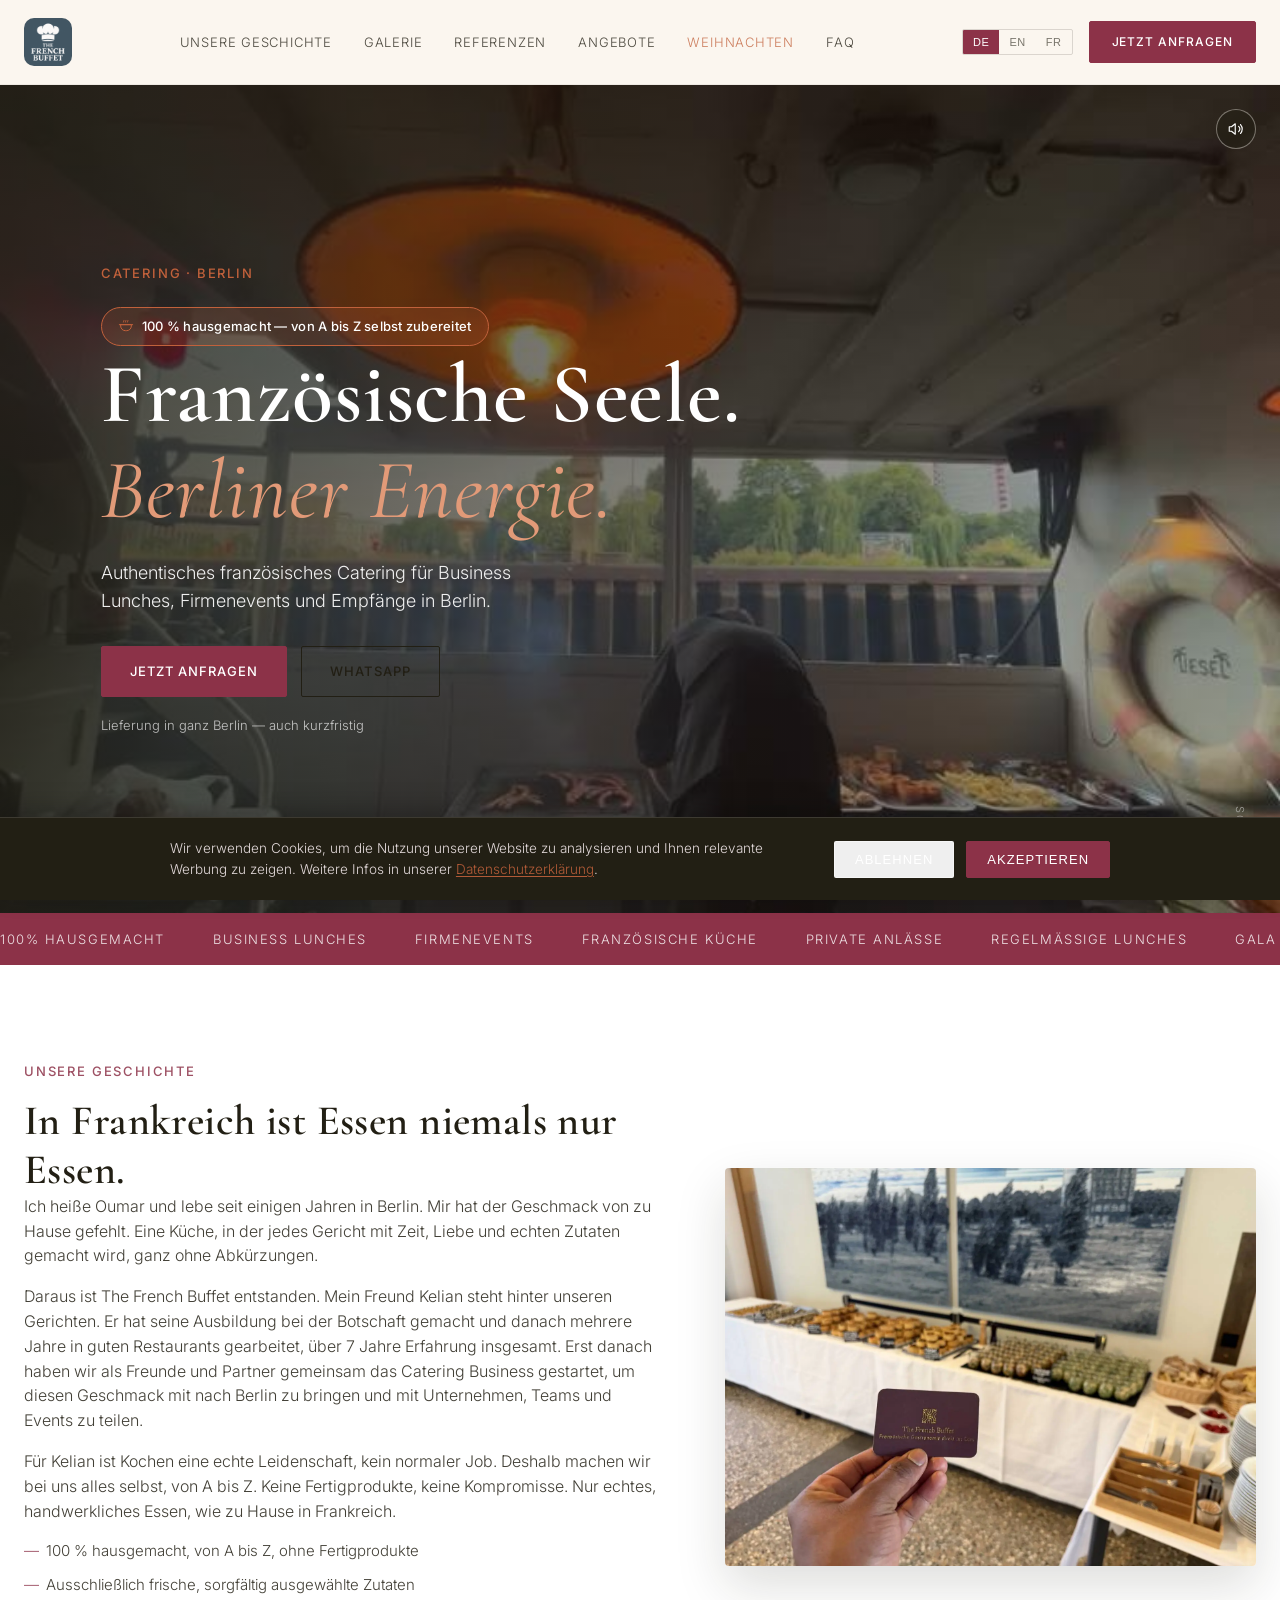
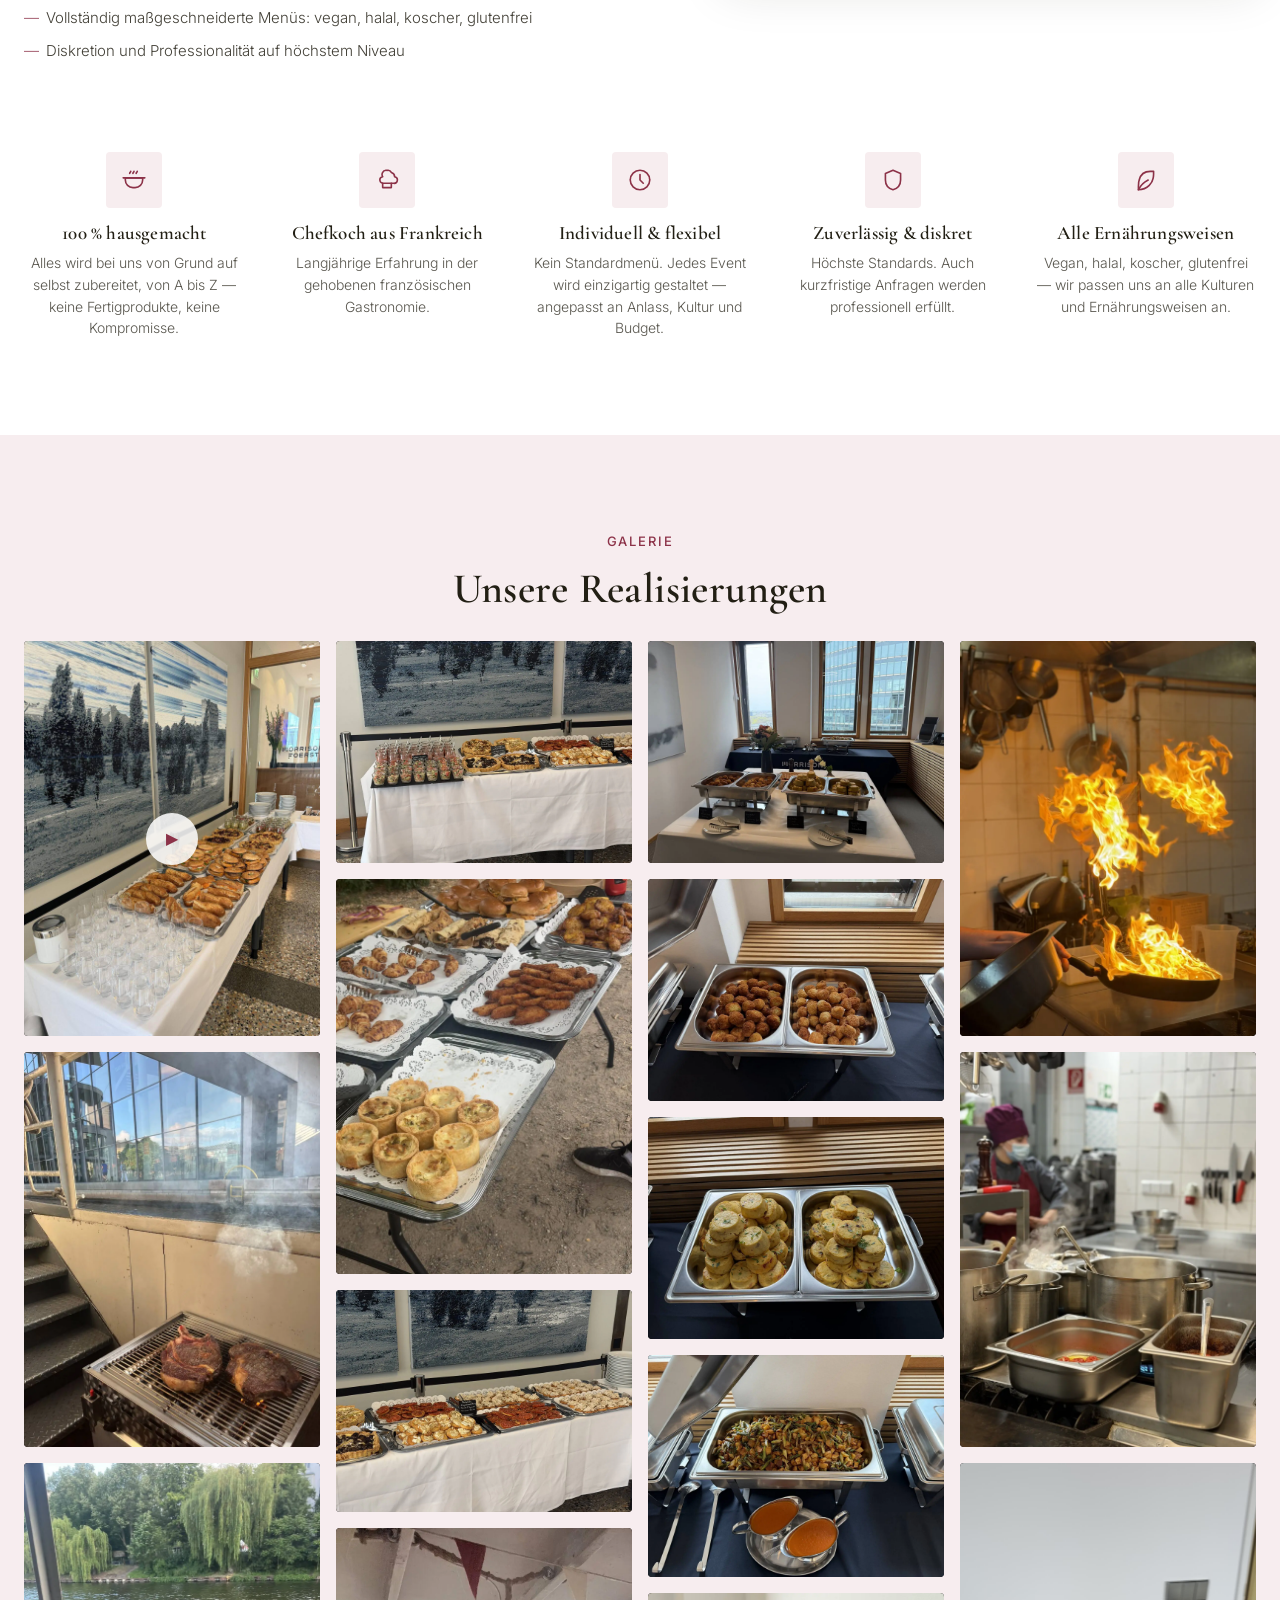
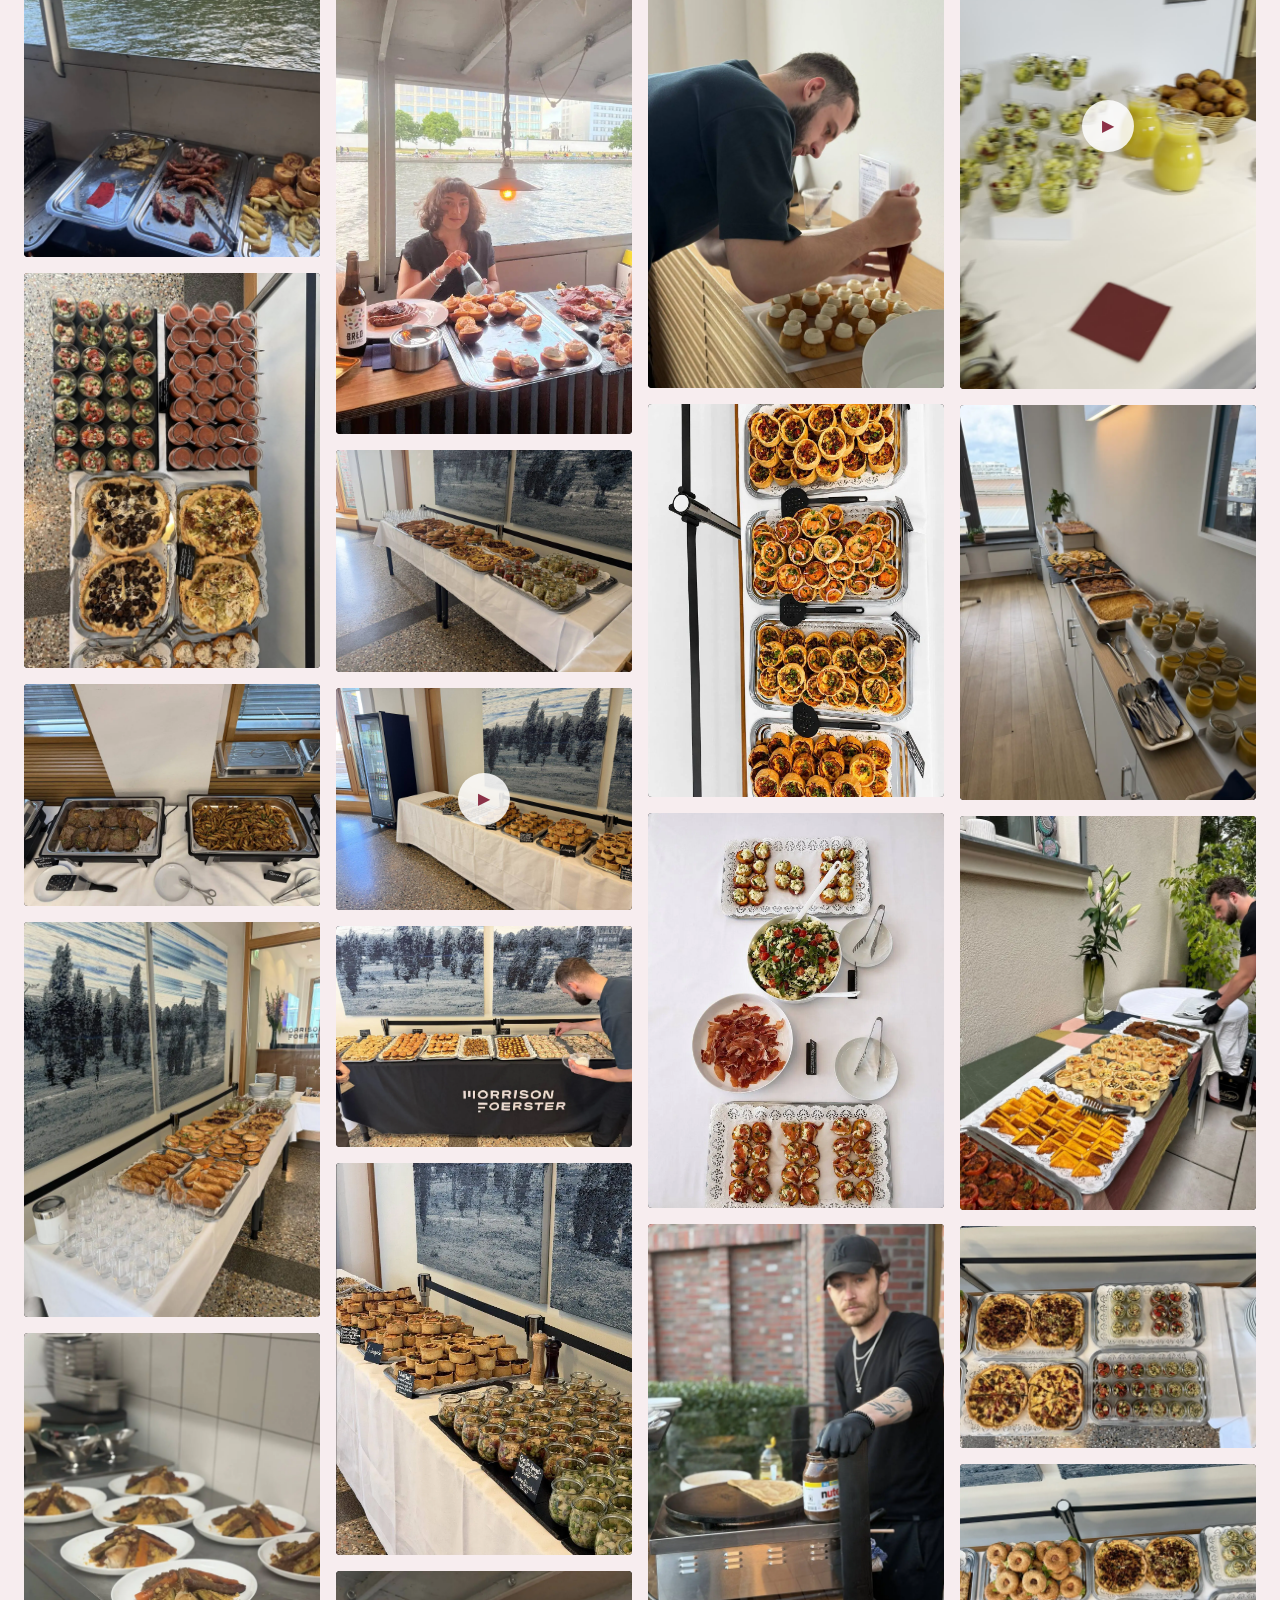
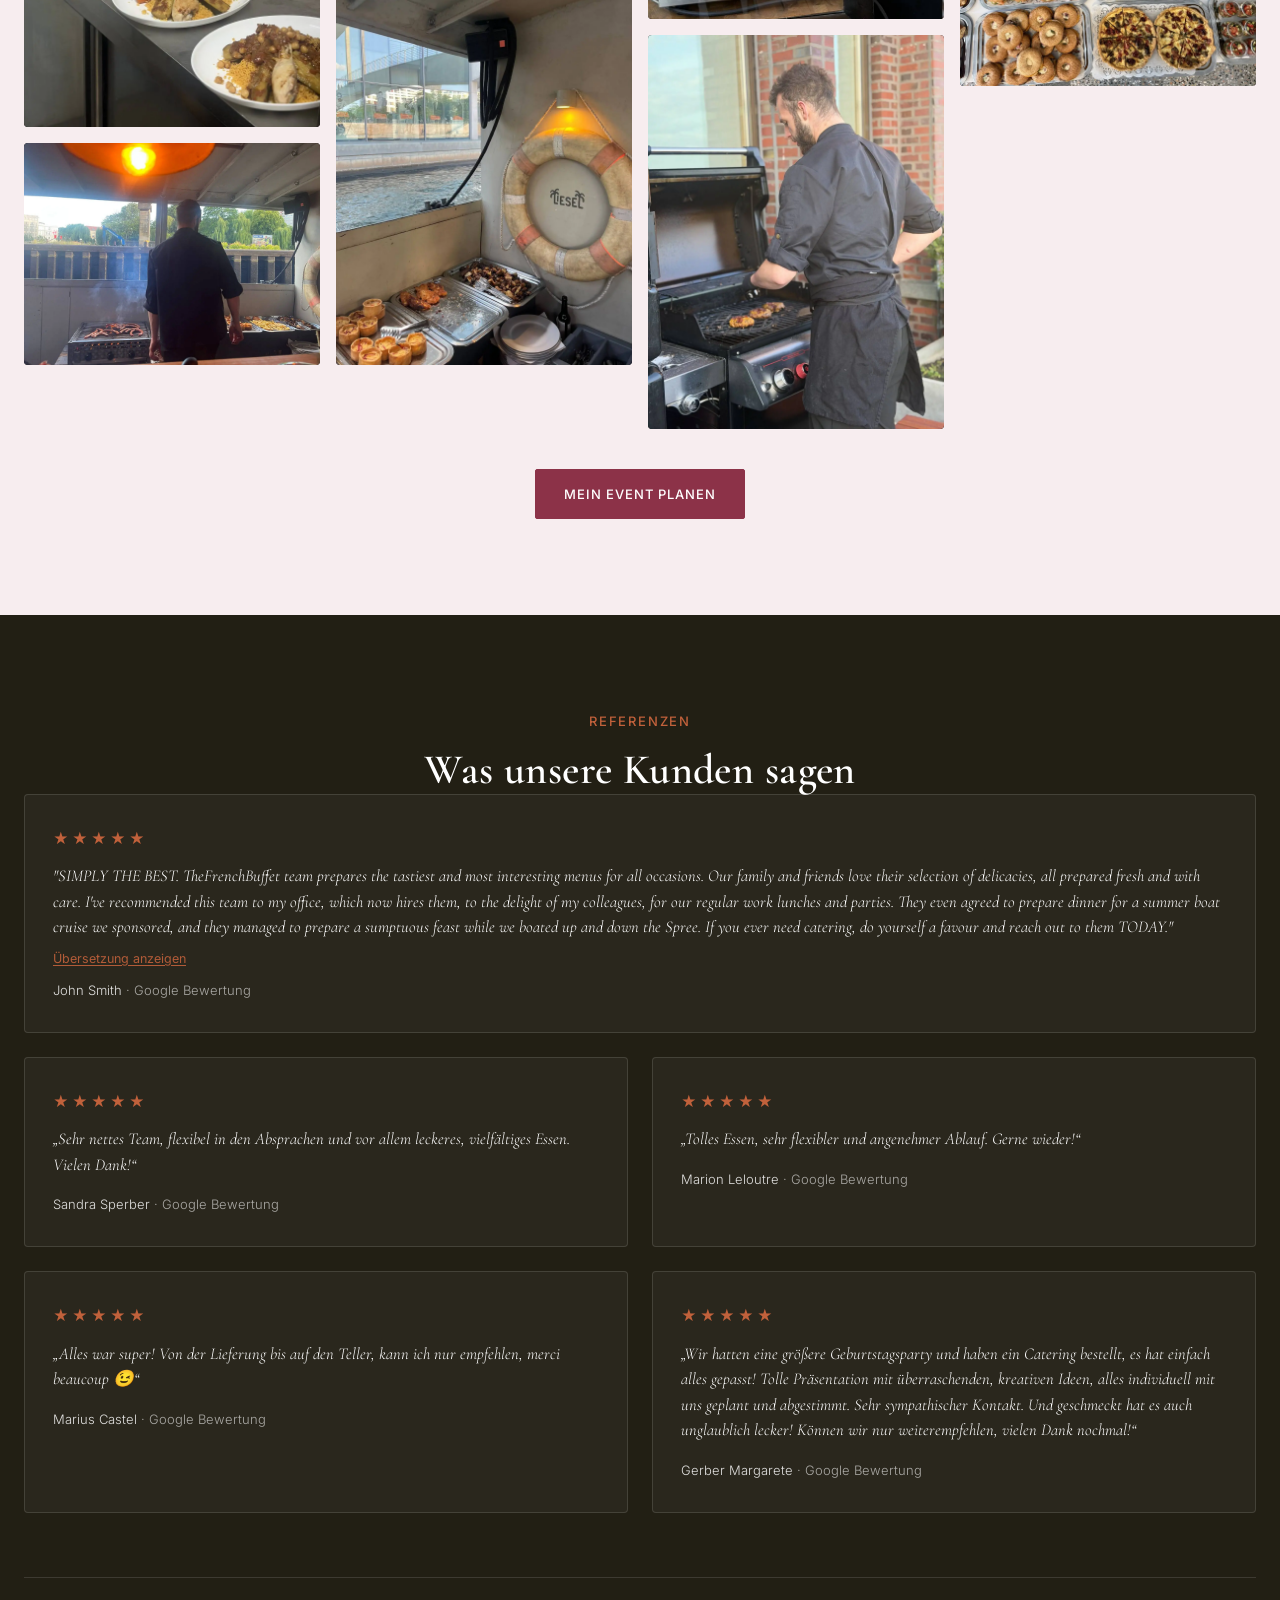
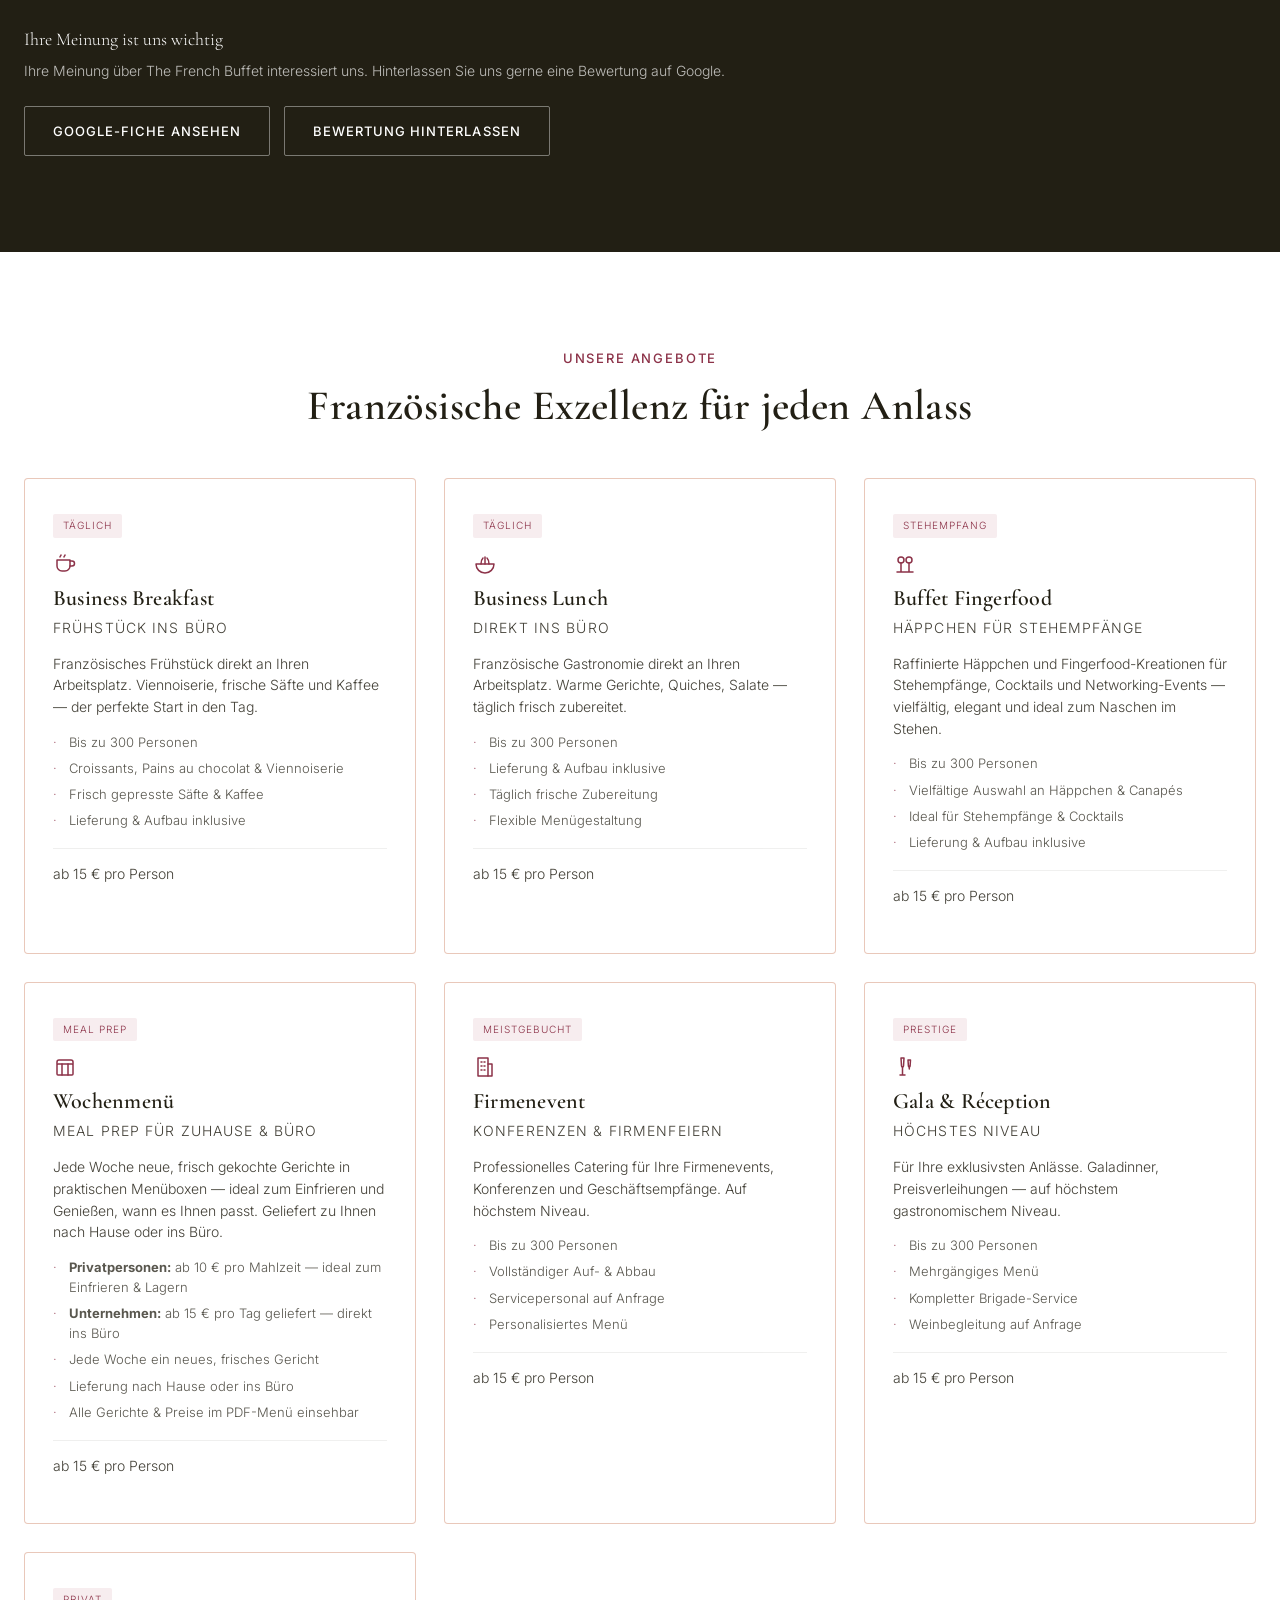
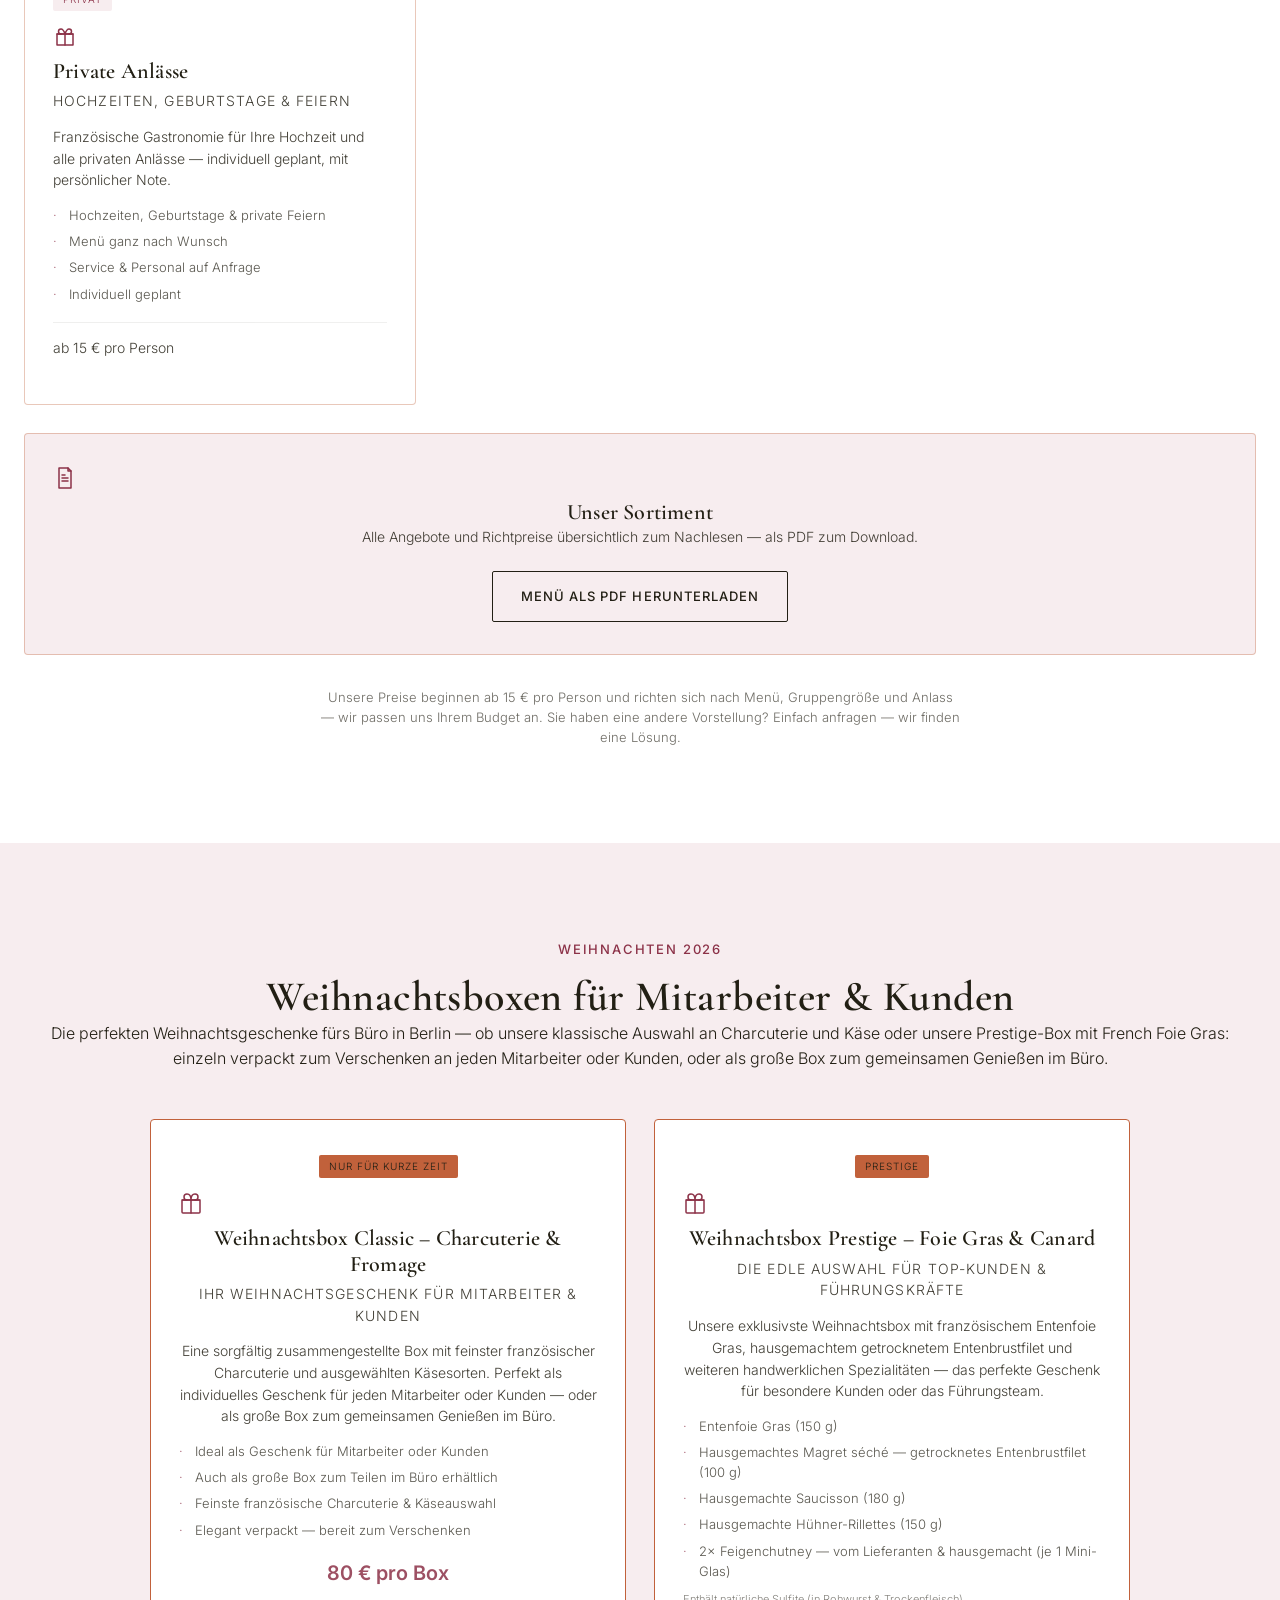
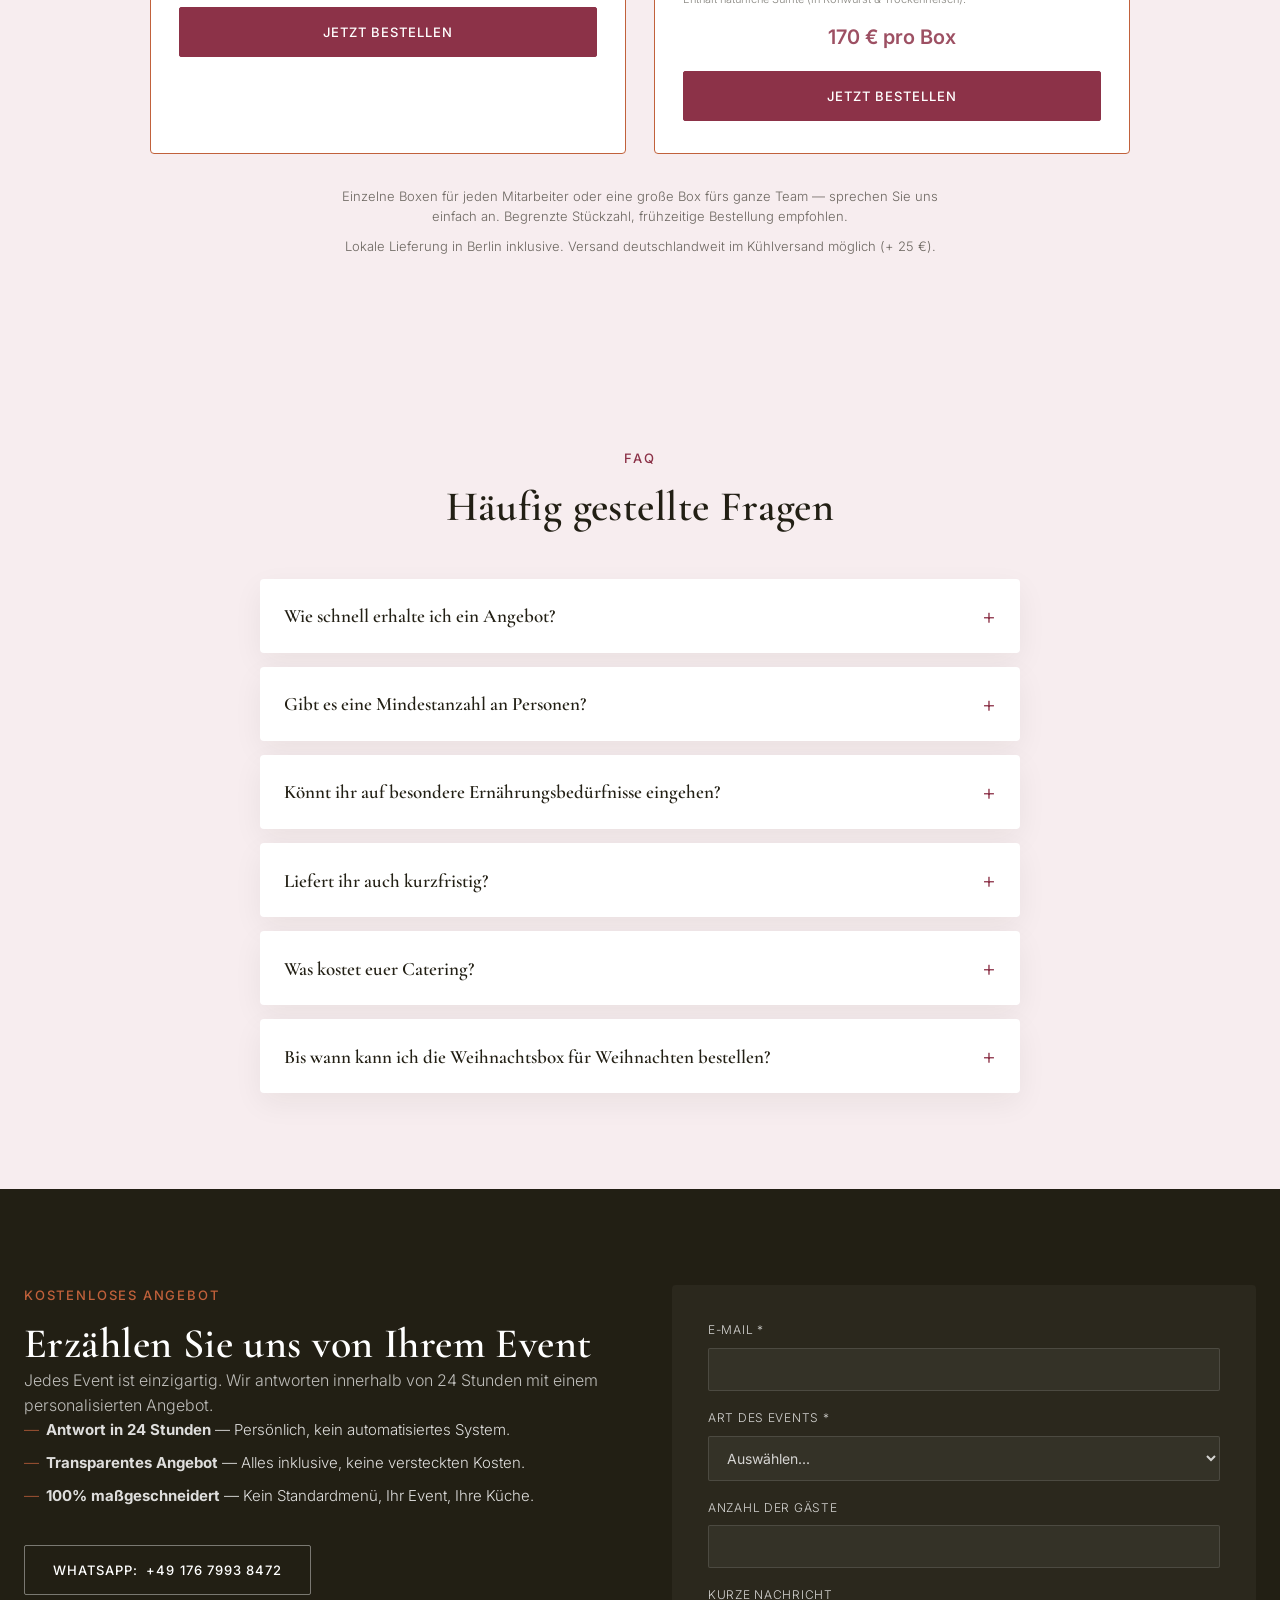
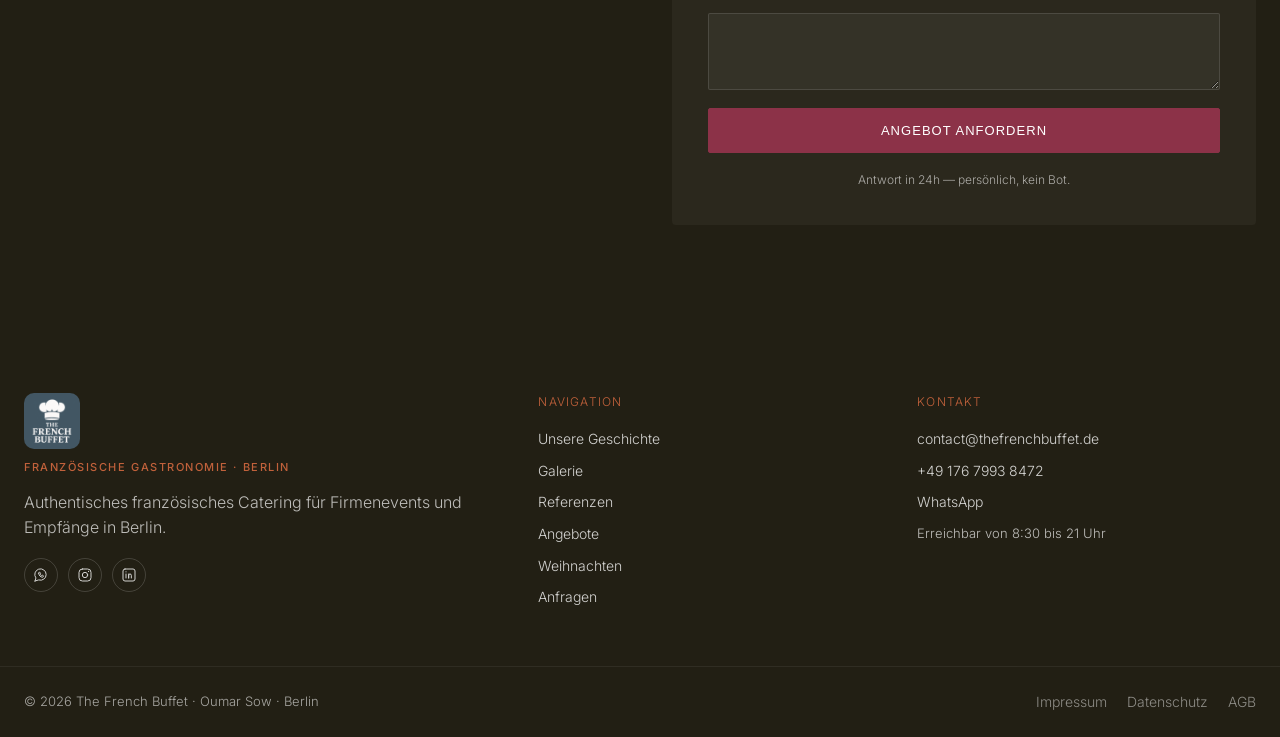
==== commit 4bc7f67e: "Add files via upload" ====
--- a/index.html
+++ b/index.html
@@ -68,7 +68,7 @@
 {
   "@context": "https://schema.org",
   "@type": "Product",
-  "name": "Weihnachtsbox – Charcuterie & Fromage",
+  "name": "Weihnachtsbox Classic – Charcuterie & Fromage",
   "description": "Weihnachtsgeschenk-Box mit feinster französischer Charcuterie und ausgewählten Käsesorten, ideal als Geschenk für Mitarbeiter oder Kunden, auch als große Box zum Teilen im Büro.",
   "image": "https://thefrenchbuffet.de/img/og-image.png",
   "brand": {
@@ -80,6 +80,38 @@
     "url": "https://thefrenchbuffet.de/#weihnachten",
     "priceCurrency": "EUR",
     "price": "80",
+    "availability": "https://schema.org/LimitedAvailability",
+    "validFrom": "2026-11-01",
+    "priceValidUntil": "2026-12-24",
+    "areaServed": {
+      "@type": "City",
+      "name": "Berlin"
+    },
+    "seller": {
+      "@type": "Organization",
+      "name": "The French Buffet"
+    }
+  }
+}
+</script>
+
+<!-- Structured data: Weihnachtsbox Prestige product/offer -->
+<script type="application/ld+json">
+{
+  "@context": "https://schema.org",
+  "@type": "Product",
+  "name": "Weihnachtsbox Prestige – Foie Gras & Canard",
+  "description": "Exklusive Weihnachtsgeschenk-Box mit französischem Entenfoie Gras, hausgemachtem getrocknetem Entenbrustfilet (Magret séché), hausgemachter Saucisson, hausgemachten Hühner-Rillettes und zweierlei Feigenchutney — ideal als Geschenk für besondere Kunden oder das Führungsteam.",
+  "image": "https://thefrenchbuffet.de/img/og-image.png",
+  "brand": {
+    "@type": "Brand",
+    "name": "The French Buffet"
+  },
+  "offers": {
+    "@type": "Offer",
+    "url": "https://thefrenchbuffet.de/#weihnachten",
+    "priceCurrency": "EUR",
+    "price": "170",
     "availability": "https://schema.org/LimitedAvailability",
     "validFrom": "2026-11-01",
     "priceValidUntil": "2026-12-24",
@@ -646,14 +678,14 @@
 <section class="section christmas-section" id="weihnachten">
   <div class="container">
     <p class="eyebrow center" data-i18n="christmas.eyebrow">WEIHNACHTEN 2026</p>
-    <h2 class="center" data-i18n="christmas.title">Weihnachtsbox für Mitarbeiter &amp; Kunden</h2>
-    <p class="center boxes-intro" data-i18n="christmas.intro">Das perfekte Weihnachtsgeschenk fürs Büro in Berlin — französische Charcuterie und Käse, einzeln verpackt zum Verschenken an jeden Mitarbeiter oder Kunden, oder als große Box zum gemeinsamen Genießen im Büro.</p>
+    <h2 class="center" data-i18n="christmas.title">Weihnachtsboxen für Mitarbeiter &amp; Kunden</h2>
+    <p class="center boxes-intro" data-i18n="christmas.intro">Die perfekten Weihnachtsgeschenke fürs Büro in Berlin — ob unsere klassische Auswahl an Charcuterie und Käse oder unsere Prestige-Box mit French Foie Gras: einzeln verpackt zum Verschenken an jeden Mitarbeiter oder Kunden, oder als große Box zum gemeinsamen Genießen im Büro.</p>
 
     <div class="christmas-card-wrap">
       <div class="offer-card christmas-card">
         <span class="offer-tag gold" data-i18n="christmas.tag">NUR FÜR KURZE ZEIT</span>
         <span class="card-icon"><svg viewBox="0 0 24 24" fill="none" stroke="currentColor" stroke-width="1.5" stroke-linecap="round" stroke-linejoin="round"><rect x="3" y="8" width="18" height="13" rx="1"/><path d="M3 8h18M12 8v13"/><path d="M8 8a3 3 0 0 1 0-6c2 0 4 2 4 6M16 8a3 3 0 0 0 0-6c-2 0-4 2-4 6"/></svg></span>
-        <h3 data-i18n="christmas.c1.title">Weihnachtsbox – Charcuterie &amp; Fromage</h3>
+        <h3 data-i18n="christmas.c1.title">Weihnachtsbox Classic – Charcuterie &amp; Fromage</h3>
         <p class="offer-kicker" data-i18n="christmas.c1.kicker">IHR WEIHNACHTSGESCHENK FÜR MITARBEITER &amp; KUNDEN</p>
         <p data-i18n="christmas.c1.desc">Eine sorgfältig zusammengestellte Box mit feinster französischer Charcuterie und ausgewählten Käsesorten. Perfekt als individuelles Geschenk für jeden Mitarbeiter oder Kunden — oder als große Box zum gemeinsamen Genießen im Büro.</p>
         <ul>
@@ -665,8 +697,27 @@
         <p class="price-hint"><span data-i18n="christmas.price">80 € pro Box</span></p>
         <a href="#anfragen" class="btn btn-primary" data-i18n="christmas.cta">Jetzt bestellen</a>
       </div>
+
+      <div class="offer-card christmas-card">
+        <span class="offer-tag gold" data-i18n="christmas.c2.tag">PRESTIGE</span>
+        <span class="card-icon"><svg viewBox="0 0 24 24" fill="none" stroke="currentColor" stroke-width="1.5" stroke-linecap="round" stroke-linejoin="round"><rect x="3" y="8" width="18" height="13" rx="1"/><path d="M3 8h18M12 8v13"/><path d="M8 8a3 3 0 0 1 0-6c2 0 4 2 4 6M16 8a3 3 0 0 0 0-6c-2 0-4 2-4 6"/></svg></span>
+        <h3 data-i18n="christmas.c2.title">Weihnachtsbox Prestige – Foie Gras &amp; Canard</h3>
+        <p class="offer-kicker" data-i18n="christmas.c2.kicker">DIE EDLE AUSWAHL FÜR TOP-KUNDEN &amp; FÜHRUNGSKRÄFTE</p>
+        <p data-i18n="christmas.c2.desc">Unsere exklusivste Weihnachtsbox mit französischem Entenfoie Gras, hausgemachtem getrocknetem Entenbrustfilet und weiteren handwerklichen Spezialitäten — das perfekte Geschenk für besondere Kunden oder das Führungsteam.</p>
+        <ul>
+          <li data-i18n="christmas.c2.li1">Entenfoie Gras (150 g)</li>
+          <li data-i18n="christmas.c2.li2">Hausgemachtes Magret séché — getrocknetes Entenbrustfilet (100 g)</li>
+          <li data-i18n="christmas.c2.li3">Hausgemachte Saucisson (180 g)</li>
+          <li data-i18n="christmas.c2.li4">Hausgemachte Hühner-Rillettes (150 g)</li>
+          <li data-i18n="christmas.c2.li5">2× Feigenchutney — vom Lieferanten &amp; hausgemacht (je 1 Mini-Glas)</li>
+        </ul>
+        <p class="allergen-note" data-i18n="christmas.c2.allergens">Enthält natürliche Sulfite (in Rohwurst &amp; Trockenfleisch).</p>
+        <p class="price-hint"><span data-i18n="christmas.price2">170 € pro Box</span></p>
+        <a href="#anfragen" class="btn btn-primary" data-i18n="christmas.cta">Jetzt bestellen</a>
+      </div>
     </div>
     <p class="offers-note" data-i18n="christmas.note">Einzelne Boxen für jeden Mitarbeiter oder eine große Box fürs ganze Team — sprechen Sie uns einfach an. Begrenzte Stückzahl, frühzeitige Bestellung empfohlen.</p>
+    <p class="offers-note shipping-note" data-i18n="christmas.shipping">Lokale Lieferung in Berlin inklusive. Versand deutschlandweit im Kühlversand möglich (+ 25 €).</p>
   </div>
 </section>
 
--- a/css/styles.css
+++ b/css/styles.css
@@ -226,10 +226,13 @@
 
 /* ===== Weihnachten / Noël ===== */
 .christmas-section{background:var(--cream-2)}
-.christmas-card-wrap{max-width:460px;margin:48px auto 0}
+.christmas-section .shipping-note{margin-top:10px}
+.christmas-card-wrap{display:grid;grid-template-columns:repeat(2,1fr);gap:28px;max-width:980px;margin:48px auto 0}
+@media(max-width:760px){.christmas-card-wrap{grid-template-columns:1fr;max-width:460px}}
 .christmas-card{border-color:var(--gold);background:var(--cream);text-align:center}
 .christmas-card .card-icon{margin:0 auto 10px}
 .christmas-card ul{text-align:left}
+.christmas-card .allergen-note{font-size:11px;opacity:.55;text-align:left;margin:-8px 0 14px}
 .christmas-card .price-hint{font-size:20px;font-weight:600;color:var(--burgundy);border-top:none;padding-top:0;margin-bottom:18px}
 .christmas-card .btn{width:100%}
 .nav-xmas{color:var(--gold)}
